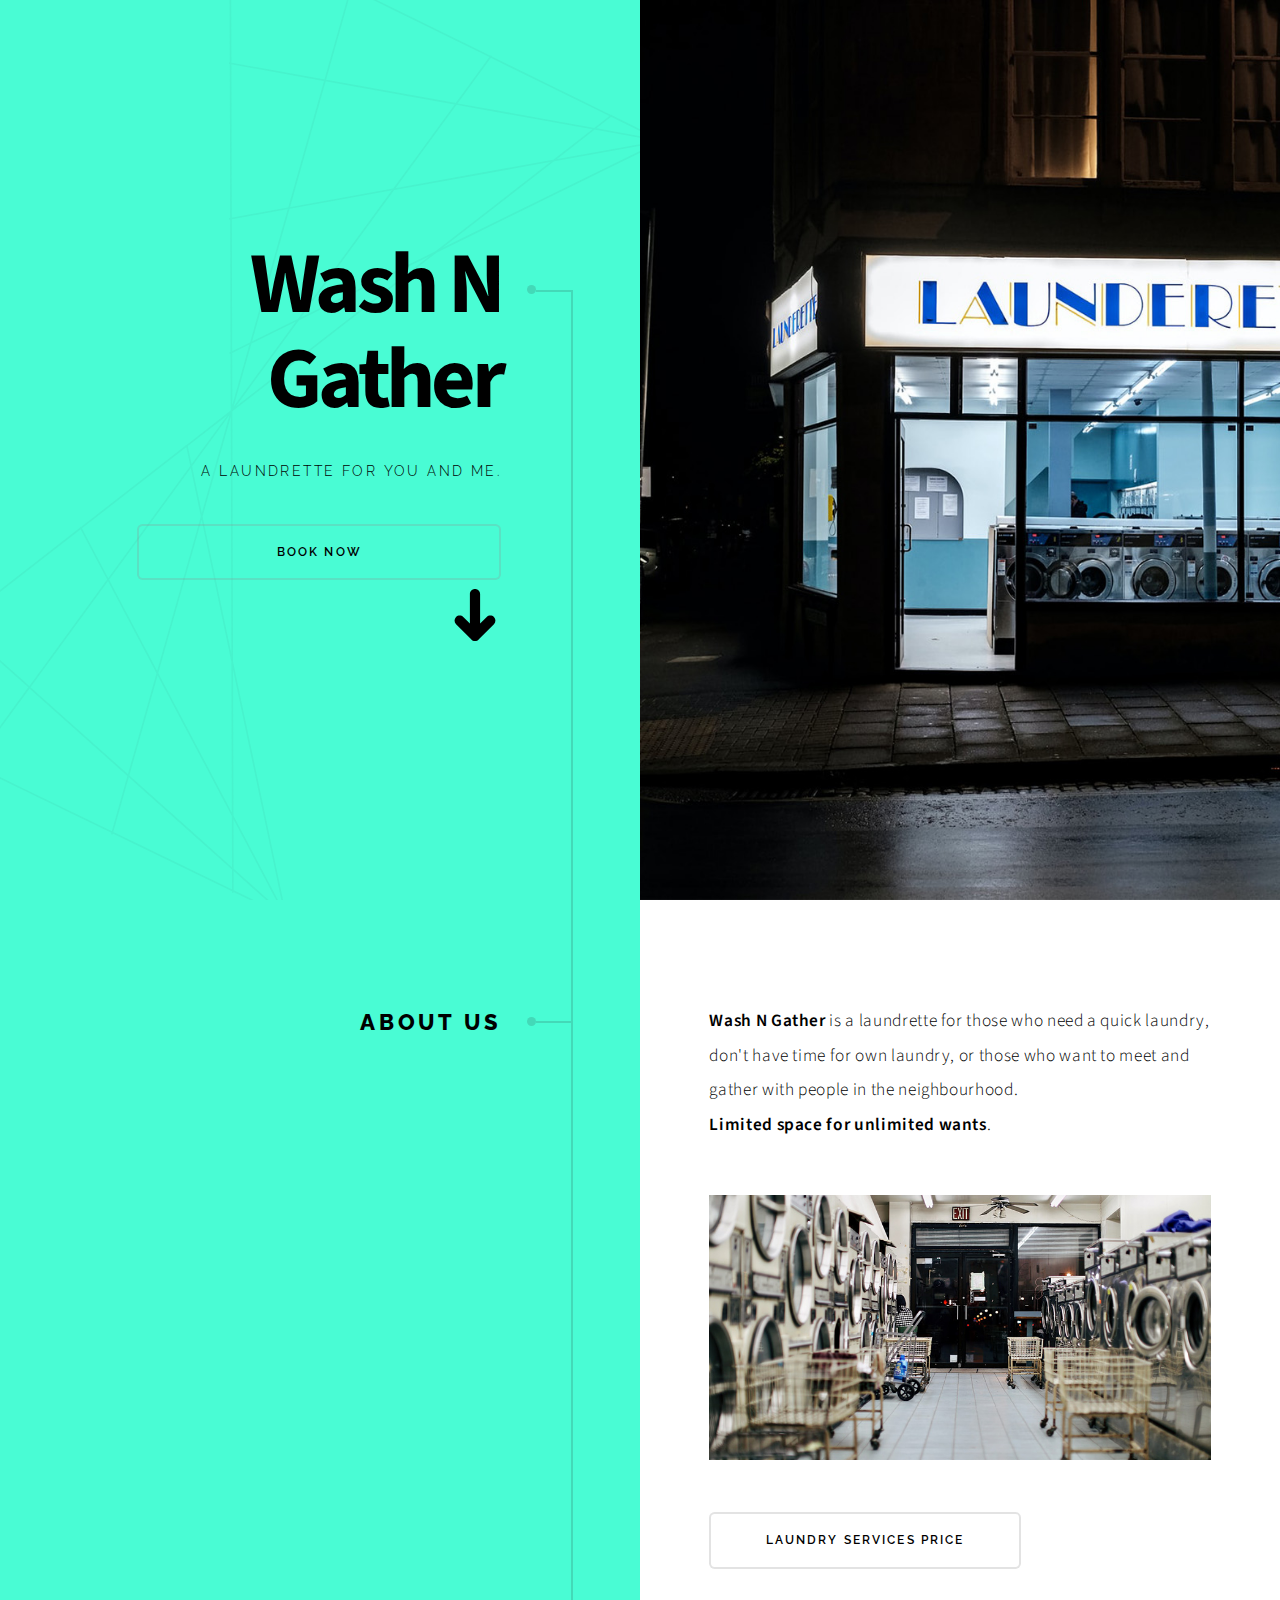
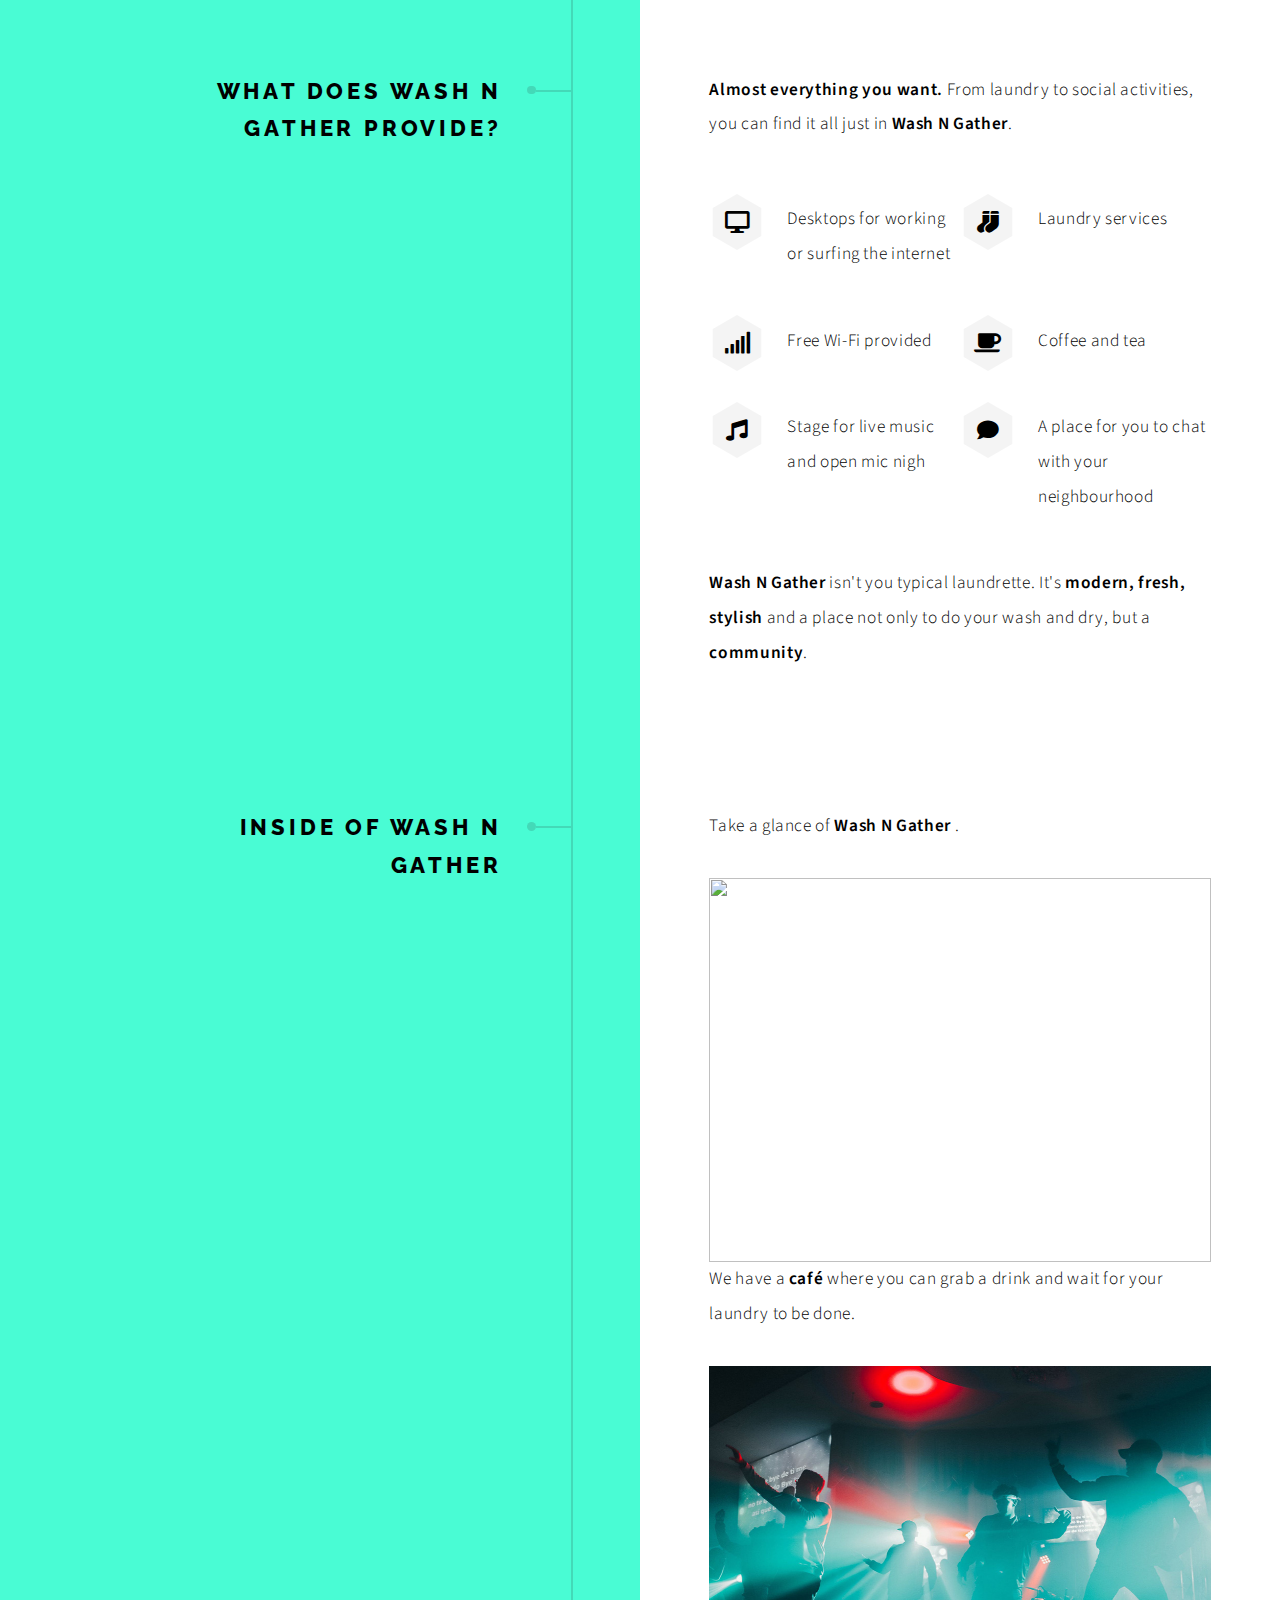
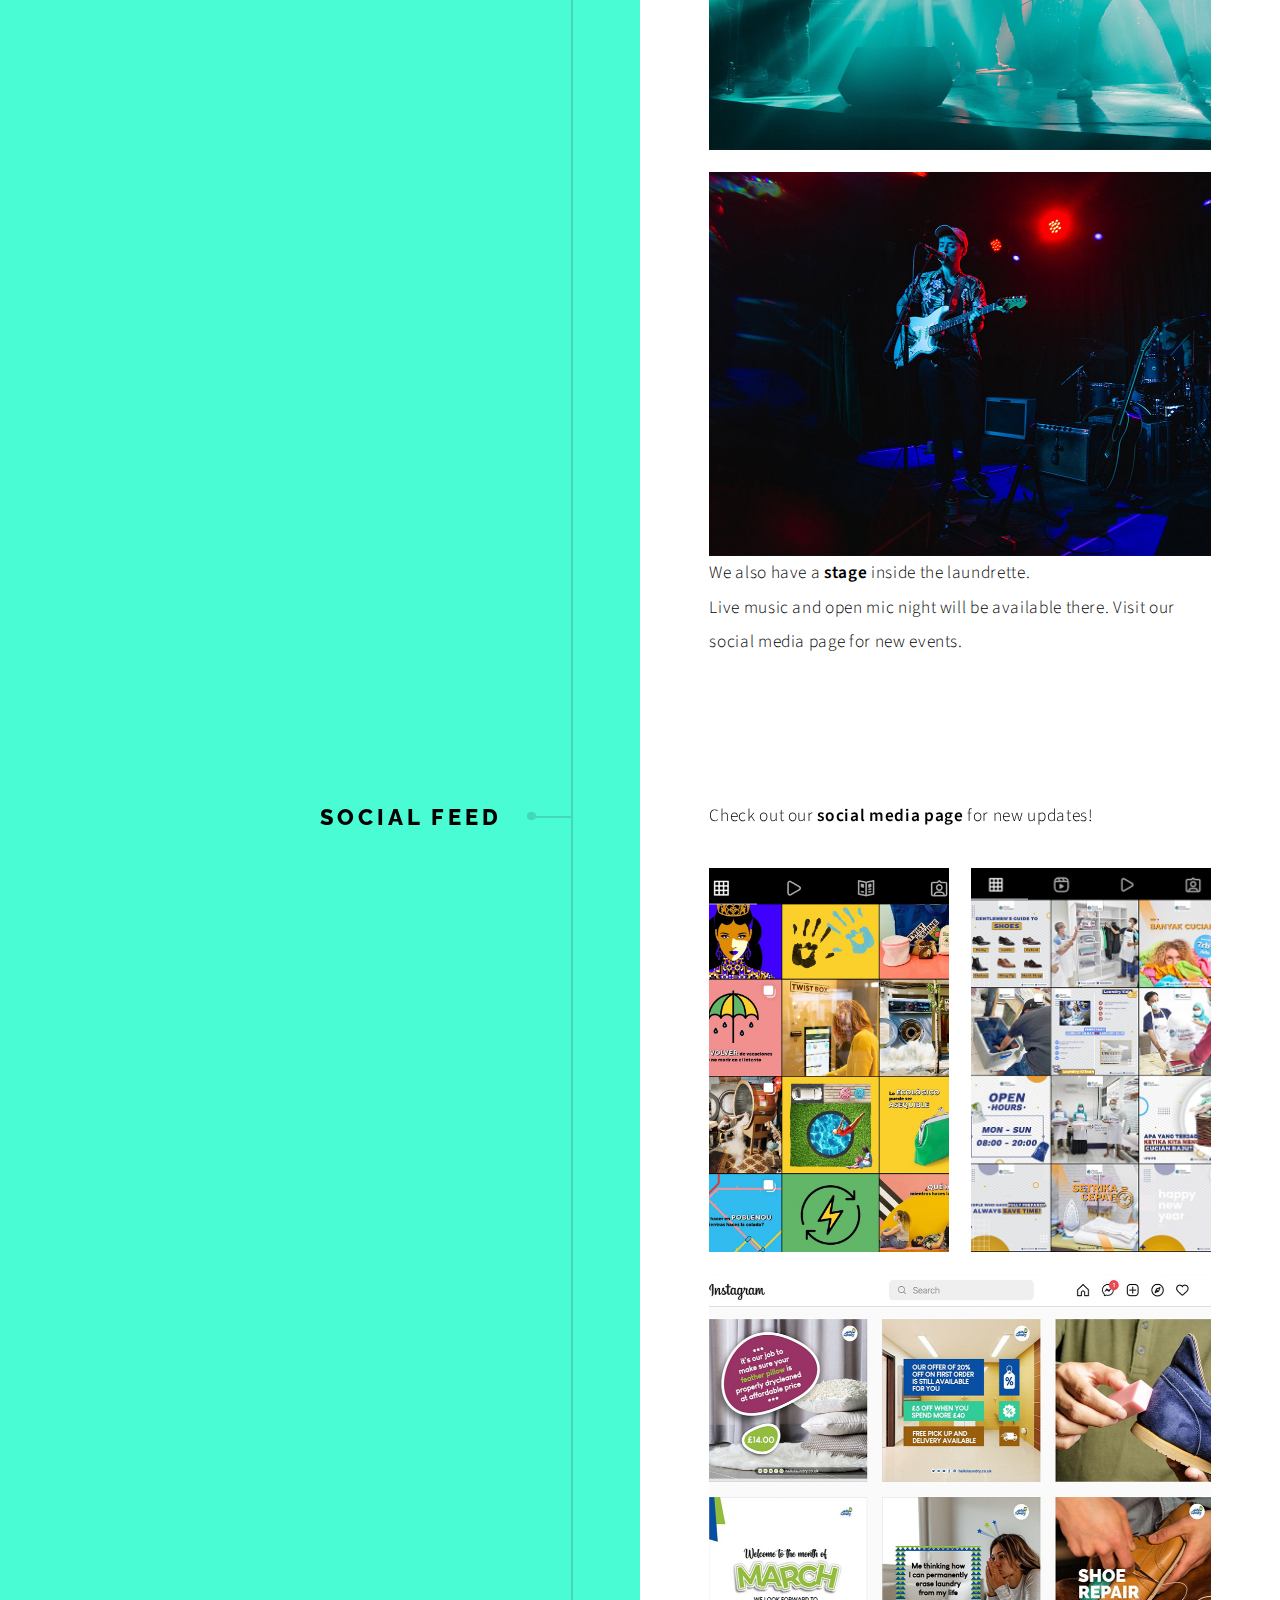
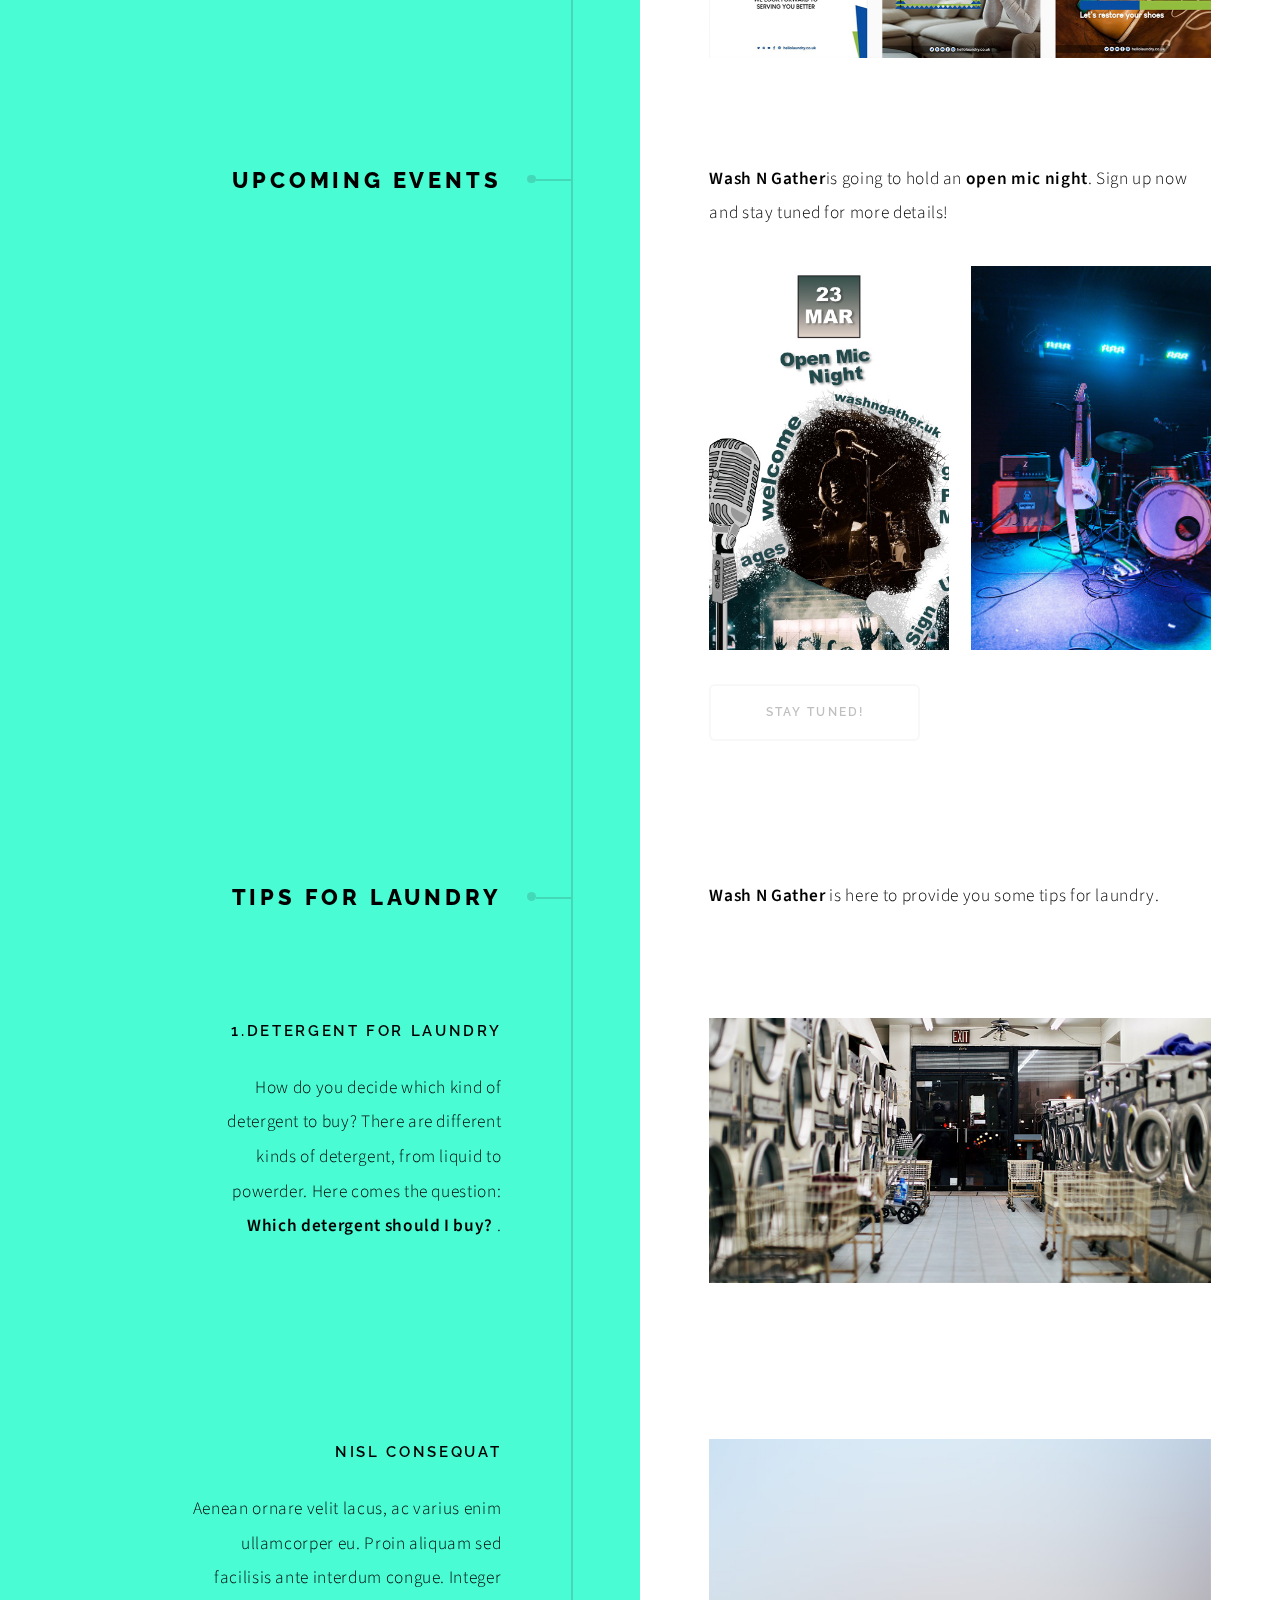
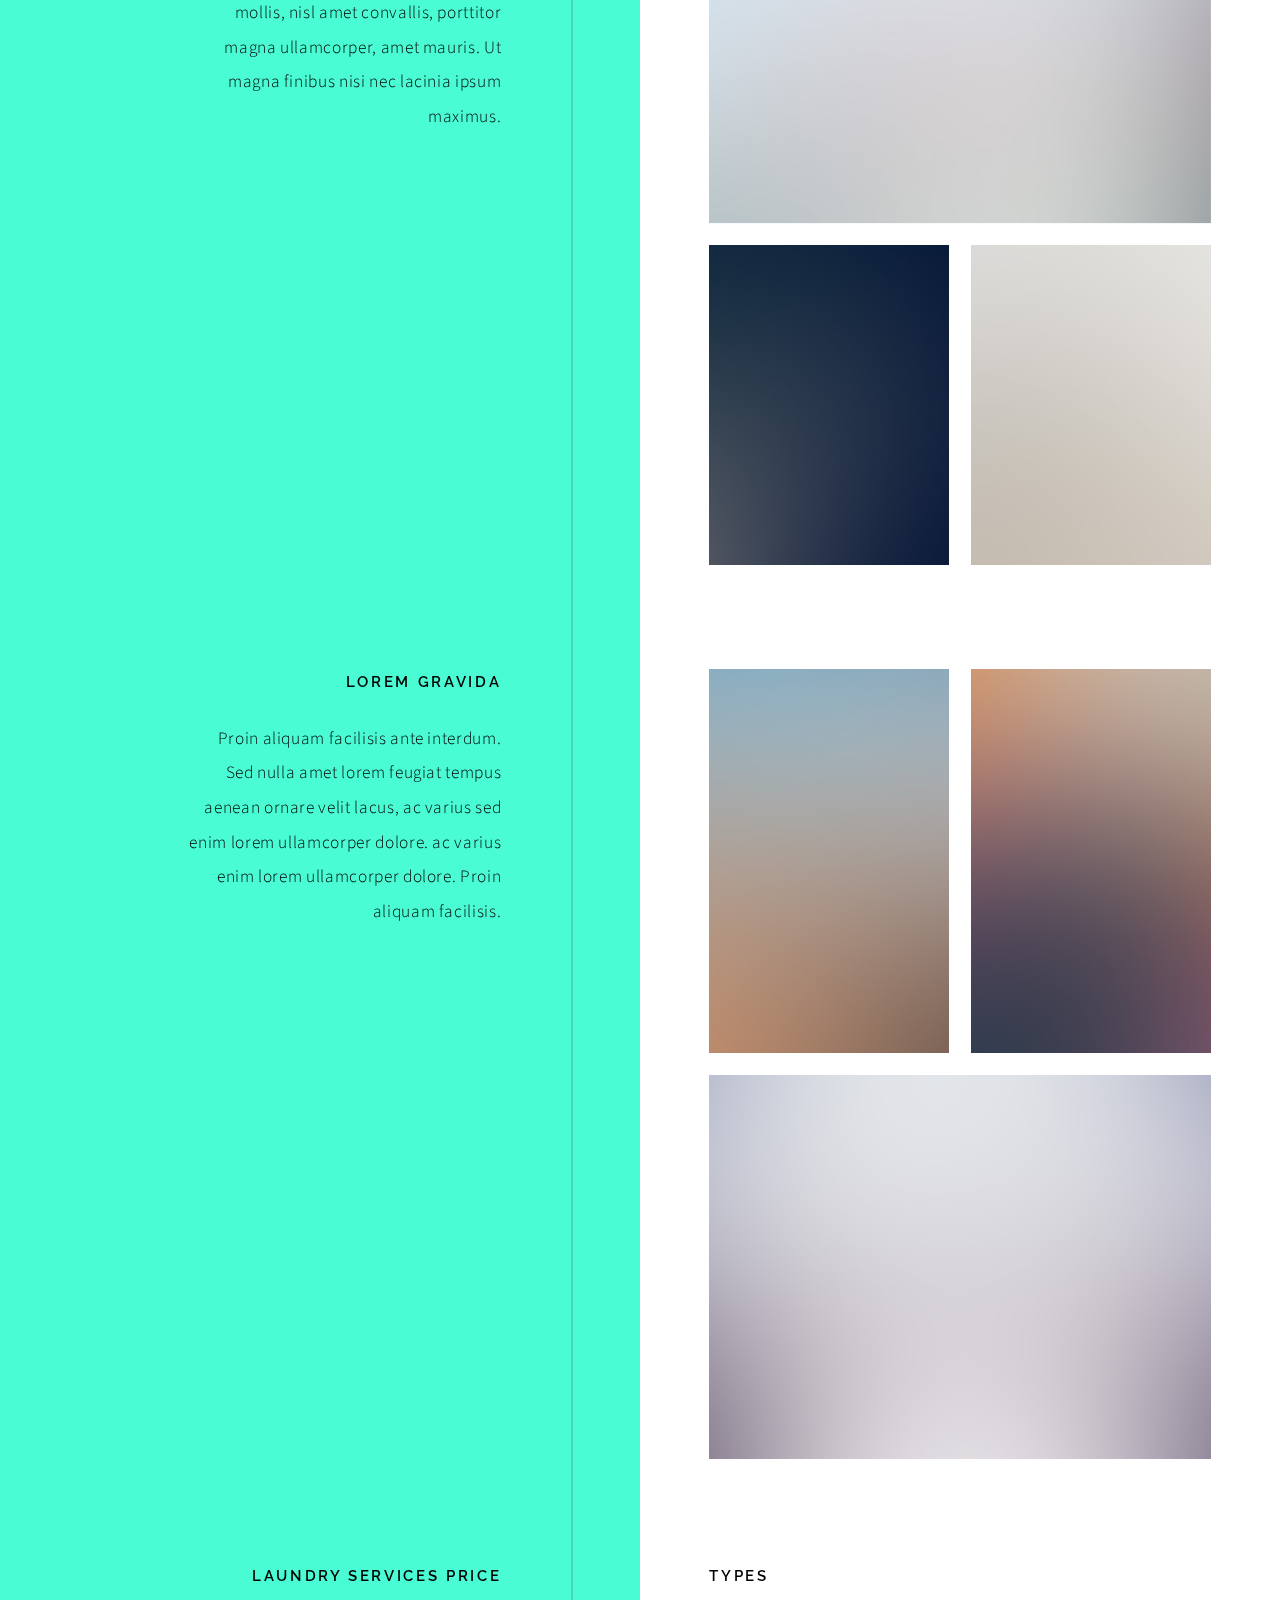
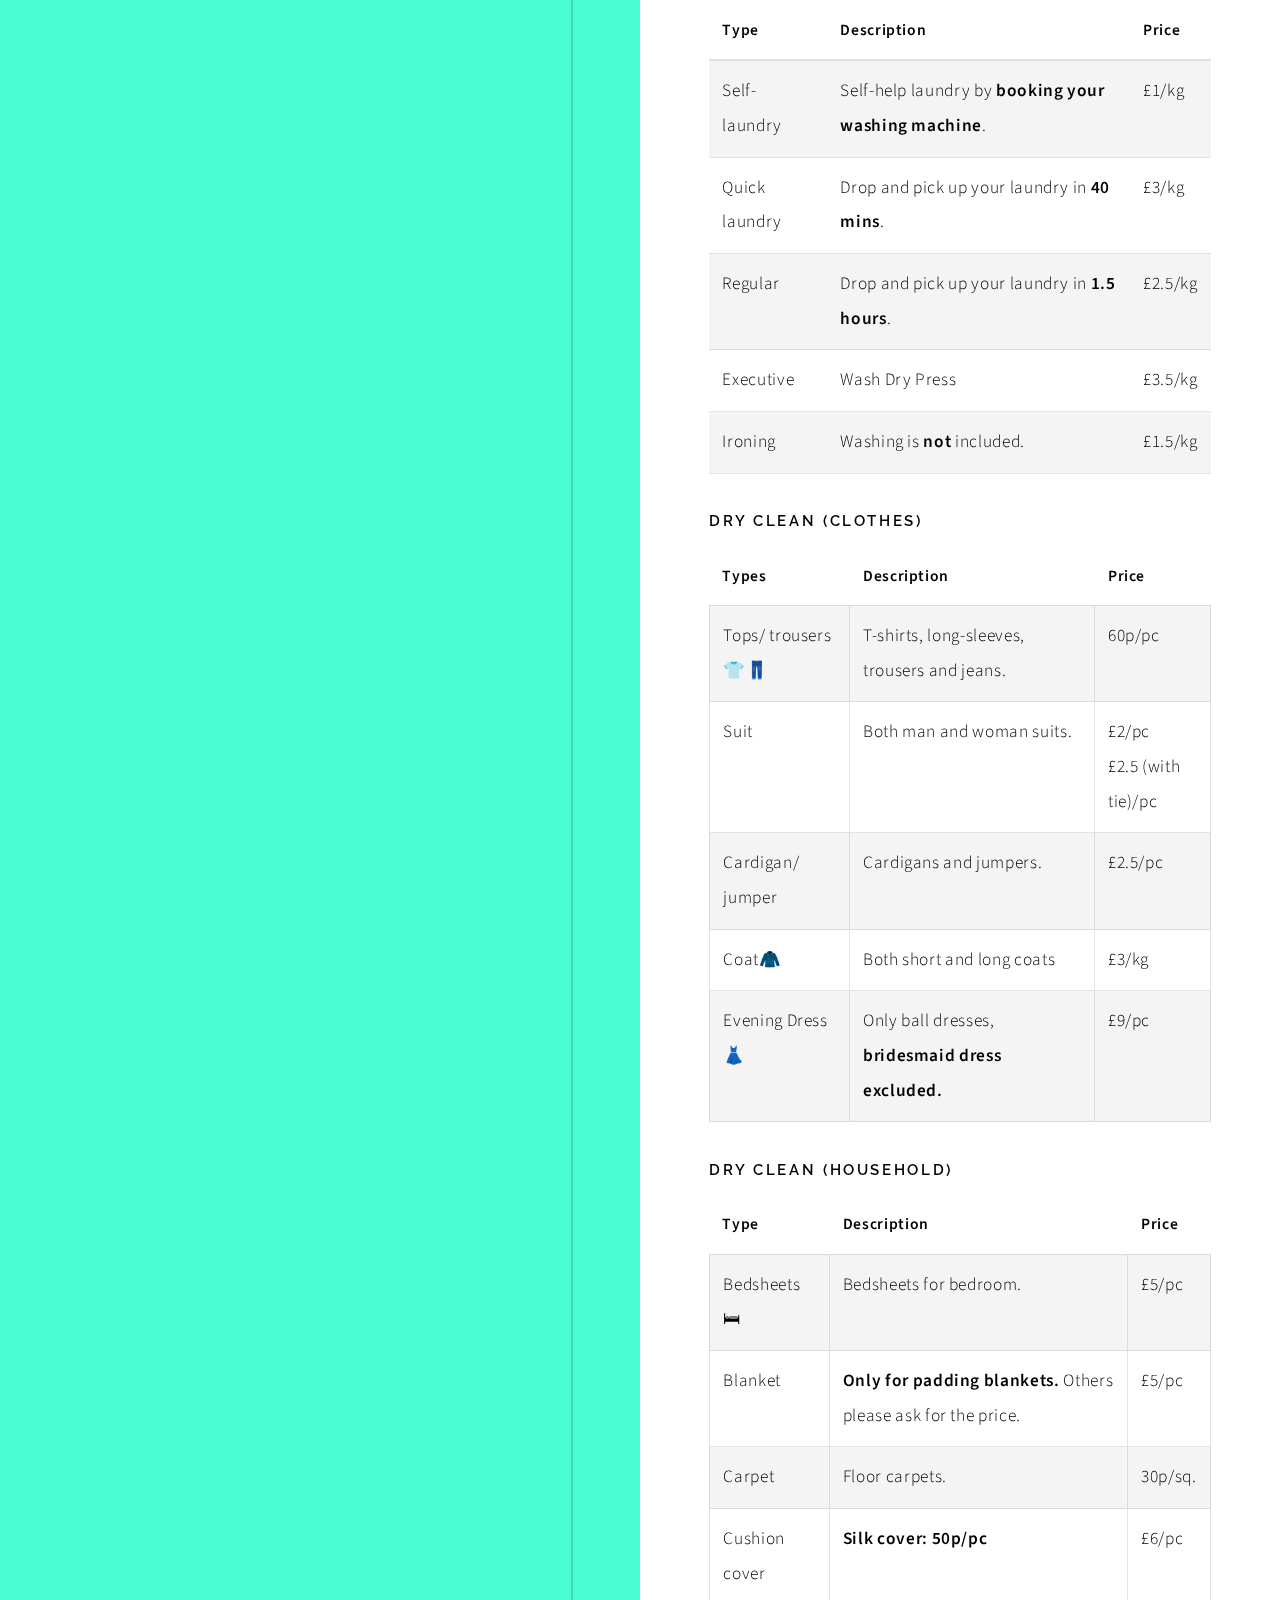
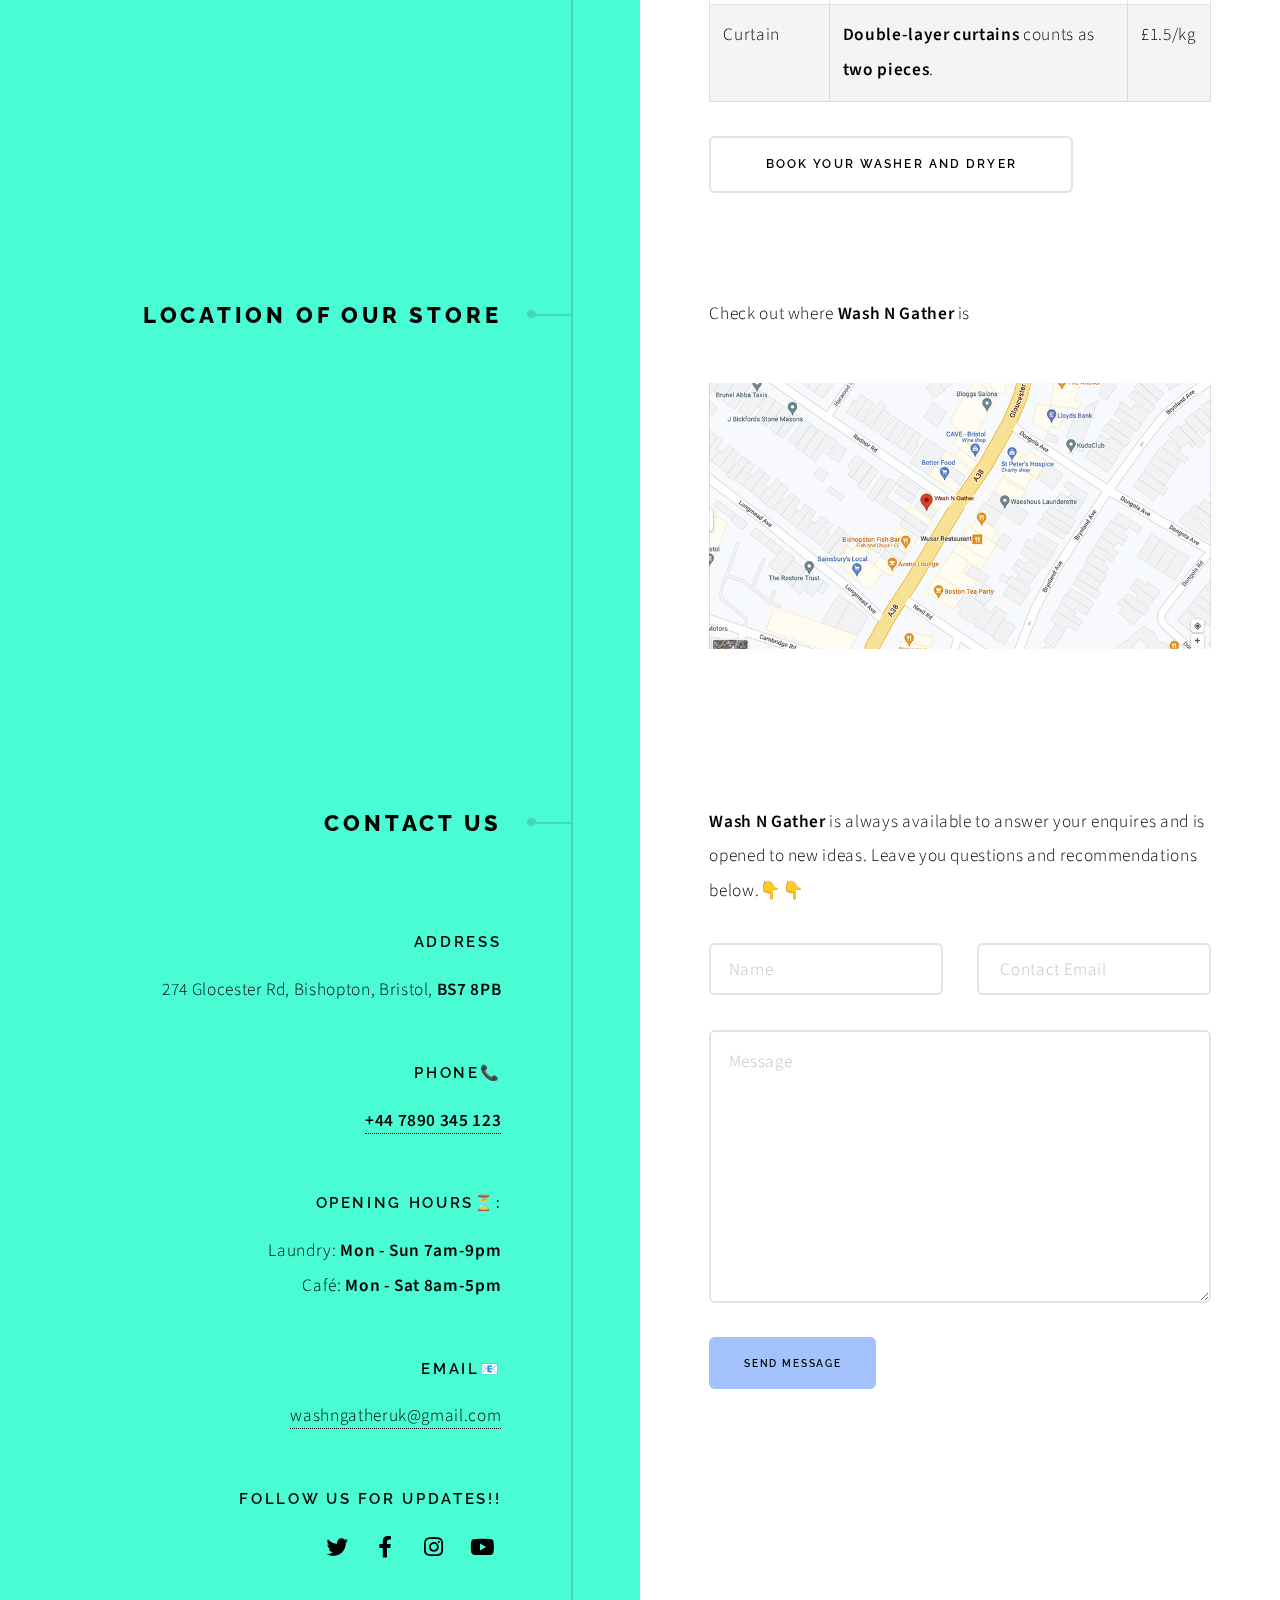
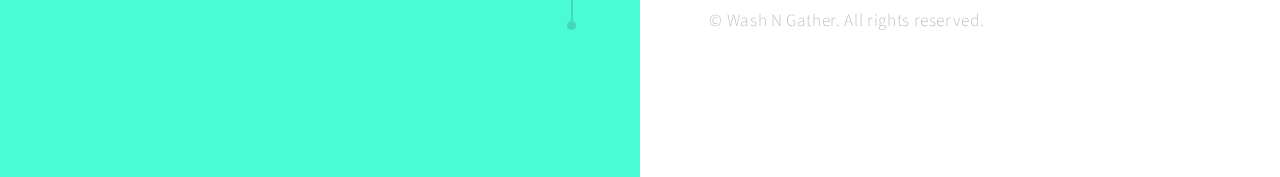
==== index.html @ a54f3ea3 "laundry bottle image" ====
<!DOCTYPE HTML>
<!--
	Paradigm Shift by HTML5 UP
	html5up.net | @ajlkn
	Free for personal and commercial use under the CCA 3.0 license (html5up.net/license)
-->
<html>
	<head>
		<title>Wash N Gather</title>
		<meta charset="utf-8" />
		<meta name="viewport" content="width=device-width, initial-scale=1, user-scalable=no" />
		<meta name="description" content="" />
		<meta name="keywords" content="" />
		<link rel="stylesheet" href="assets/css/main.css" />
	</head>
	<body class="is-preload">

		<!-- Wrapper -->
			<div id="wrapper">

				<!-- Intro -->
					<section class="intro">
						<header>
							<h1>Wash N Gather</h1>
							<p>A laundrette for you and me.</p>
							<a href="index.html#laundry-services-price" class="button large">Book now</a>
							<ul class="actions">
								<li><a href="#first" class="arrow scrolly"><span class="label">Next</span></a></li>
							</ul>
						</header>
						<div class="content">
							<span class="image fill" data-position="center"><img src="images/pic01_laundrette.jpg" alt="" /></span>
						</div>
					</section>

				<!-- Section -->
					<section id="first">
						<header>
							<h2>About Us</h2>
						</header>
						<div class="content">
							<p><strong>Wash N Gather</strong> is a laundrette for those who need a quick laundry, don't have time for own laundry, or those who want to meet and gather with people in the neighbourhood. <br> <strong>Limited space for unlimited wants</strong>.</p>
							<span class="image main"><img src="images/pic02_laundrette-washing-machine.jpg" alt="" /></span>
							<a href="index.html#laundry-services-price" class="button large">Laundry Services price</a>
						</div>
					</section>

				<!-- Section -->
					<section>
						<header>
							<h2>What does Wash N Gather provide?</h2>
						</header>
						<div class="content">
							<p><strong>Almost everything you want.</strong> From laundry to social activities, you can find it all just in <strong>Wash N Gather</strong>.</p>
							<ul class="feature-icons">
								<li class="icon solid fa-thin fa-desktop">Desktops for working or surfing the internet</li>
								<li class="icon solid fa-solid fa-socks">Laundry services</li>
								<li class="icon solid fa-signal">Free Wi-Fi provided</li>
								<li class="icon solid fa-solid fa-coffee">Coffee and tea </li>
								<li class="icon solid fa-music">Stage for live music and open mic nigh</li>
								<li class="icon solid fa-comment">A place for you to chat with your neighbourhood</li>
							</ul>
							<p><strong>Wash N Gather</strong> isn't you typical laundrette. It's <strong>modern, fresh, stylish</strong> and a place not only to do your wash and dry, but a <strong>community</strong>.</p>
						</div>
					</section>
				
				
					<section>
						<header>
							<h2>Inside of Wash N Gather</h2>
						</header>
						<div class="content">
							<p>Take a glance of <strong>	Wash N Gather </strong>.</p>
							<div class="gallery">
								<a href="images/gallery/fulls/01_café.jpg" class="landscape"><img src="images/gallery/thumbs/01_café.jpg" alt="" /></a>
							</div>
							<p>We have a <strong>café</strong> where you can grab a drink and wait for your laundry to be done.</p>
							
							<div class="gallery">
							<a href="images/gallery/fulls/10_stage_band.jpg" class="landscape"><img src="images/gallery/thumbs/10_stage_band.jpg" alt="" /></a>
							<a href="images/gallery/fulls/10_stage_singer.jpg" class="landscape"><img src="images/gallery/thumbs/10_stage_singer.jpg" alt="" /></a>
							</div>
							<p>We also have a <strong>stage</strong> inside the laundrette. <br> Live music and open mic night will be available there. Visit our social media page for new events.</p>
						</div>
					</section>
					<section>
						<header>
							<h2>Social feed</h2>
						</header>
						<div class="content">
							<p>Check out our <strong>social media page </strong> for new updates!</p>
								<div class="gallery">
									<a href="images/gallery/fulls/08_ig.jpg" class="portrait"><img src="images/gallery/thumbs/08_ig.jpg" alt="" /></a>
									<a href="images/gallery/fulls/09_ig.jpg" class="portrait"><img src="images/gallery/thumbs/09_ig.jpg" alt="" /></a>
									<a href="images/gallery/fulls/10_ig.jpg" class="landscape"><img src="images/gallery/thumbs/10_ig.jpg" alt="" /></a>
								</div>
							
						</div>
					</section>
						
				<!-- Section -->
					<section>
						<header>
							<h2>Upcoming events</h2>
						</header>
						<div class="content">
							<p><strong>Wash N Gather</strong>is going to hold an <strong>open mic night</strong>. Sign up now and stay tuned for more details! </p>
							<div class="gallery">
								<a href="images/gallery/fulls/08_poster.jpg" class="portrait"><img src="images/gallery/thumbs/08_poster.jpg" alt="" /></a>
								<a href="images/gallery/fulls/09_open-mic.jpg" class="portrait"><img src="images/gallery/thumbs/09_open-mic.jpg" alt="" /></a>
							</div>
							<div><br></div>
							<div><ul class="actions">
								
								<li><a href="#" class="button large disabled">Stay Tuned!</a></li>
							</ul>
							</div>
						</div>
					</section>
				<!-- Section -->
				<section>
					<header>
						<h2>Tips for laundry</h2>
					</header>
					<div class="content">
						<p><strong>Wash N Gather</strong> is here to provide you some tips for laundry.</p>

						<!-- Section -->
							<section>
								<header>
									<h3>1.Detergent for laundry</h3>
									<p>How do you decide which kind of detergent to buy? There are different kinds of detergent, from liquid to powerder. Here comes the question: <br><strong>Which detergent should I buy?</strong> .</p>
								</header>
								<div class="content">
									<span class="image main"><img src="images/pic02_laundrette-washing-machine.jpg" alt="" /></span>
								</div>
							</section>

						<!-- Section -->
							<section>
								<header>
									<h3>Nisl consequat</h3>
									<p>Aenean ornare velit lacus, ac varius enim ullamcorper eu. Proin aliquam sed facilisis ante interdum congue. Integer mollis, nisl amet convallis, porttitor magna ullamcorper, amet mauris. Ut magna finibus nisi nec lacinia ipsum maximus.</p>
								</header>
								<div class="content">
									<div class="gallery">
										<a href="images/gallery/fulls/05.jpg" class="landscape"><img src="images/gallery/thumbs/05.jpg" alt="" /></a>
										<a href="images/gallery/fulls/06.jpg"><img src="images/gallery/thumbs/06.jpg" alt="" /></a>
										<a href="images/gallery/fulls/07.jpg"><img src="images/gallery/thumbs/07.jpg" alt="" /></a>
									</div>
								</div>
							</section>

						<!-- Section -->
							<section>
								<header>
									<h3>Lorem gravida</h3>
									<p>Proin aliquam facilisis ante interdum. Sed nulla amet lorem feugiat tempus aenean ornare velit lacus, ac varius sed enim lorem ullamcorper dolore.  ac varius enim lorem ullamcorper dolore. Proin aliquam facilisis.</p>
								</header>
								<div class="content">
									<div class="gallery">
										<a href="images/gallery/fulls/08.jpg" class="portrait"><img src="images/gallery/thumbs/08.jpg" alt="" /></a>
										<a href="images/gallery/fulls/09.jpg" class="portrait"><img src="images/gallery/thumbs/09.jpg" alt="" /></a>
										<a href="images/gallery/fulls/10.jpg" class="landscape"><img src="images/gallery/thumbs/10.jpg" alt="" /></a>
									</div>
								</div>
							</section>

					</div>
				</section>
				<!-- Elements -->
				<!--
					<section>
						<header>
							<h2>Elements</h2>
						</header>
						<div class="content">

							<section>
								<header>
									<h3>Text</h3>
								</header>
								<div class="content">
									<p>This is <b>bold</b> and this is <strong>strong</strong>. This is <i>italic</i> and this is <em>emphasized</em>.
									This is <sup>superscript</sup> text and this is <sub>subscript</sub> text.
									This is <u>underlined</u> and this is code: <code>for (;;) { ... }</code>. Finally, <a href="#">this is a link</a>.</p>
									<hr />
									<h2>Heading Level 2</h2>
									<h3>Heading Level 3</h3>
									<h4>Heading Level 4</h4>
									<h5>Heading Level 5</h5>
									<hr />
									<h5>Blockquote</h5>
									<blockquote>Fringilla nisl. Donec accumsan interdum nisi, quis tincidunt felis sagittis eget tempus euismod. Vestibulum ante ipsum primis in faucibus vestibulum. Blandit adipiscing eu felis iaculis volutpat ac adipiscing accumsan faucibus. Vestibulum ante ipsum primis in faucibus lorem ipsum dolor sit amet nullam adipiscing eu felis.</blockquote>
									<h5>Preformatted</h5>
									<pre><code>i = 0;

while (!deck.isInOrder()) {
  print 'Iteration ' + i;
  deck.shuffle();
  i++;
}

print 'Sorted in ' + i + ' iterations.';</code></pre>
								</div>
							</section>

						<section>
								<header>
									<h3>Lists</h3>
								</header>
								<div class="content">

									<h4>Unordered</h4>
									<ul>
										<li>Dolor pulvinar etiam.</li>
										<li>Sagittis adipiscing.</li>
										<li>Felis enim feugiat.</li>
									</ul>

									<h4>Alternate</h4>
									<ul class="alt">
										<li>Dolor pulvinar etiam.</li>
										<li>Sagittis adipiscing.</li>
										<li>Felis enim feugiat.</li>
									</ul>

									<h4>Ordered</h4>
									<ol>
										<li>Dolor pulvinar etiam.</li>
										<li>Etiam vel felis viverra.</li>
										<li>Felis enim feugiat.</li>
										<li>Dolor pulvinar etiam.</li>
										<li>Etiam vel felis lorem.</li>
										<li>Felis enim et feugiat.</li>
									</ol>
									<h4>Icons</h4>
									<ul class="icons">
										<li><a href="#" class="icon brands fa-twitter"><span class="label">Twitter</span></a></li>
										<li><a href="#" class="icon brands fa-facebook-f"><span class="label">Facebook</span></a></li>
										<li><a href="#" class="icon brands fa-instagram"><span class="label">Instagram</span></a></li>
										<li><a href="#" class="icon brands fa-github"><span class="label">Github</span></a></li>
									</ul>

									<h4>Actions</h4>
									<ul class="actions">
										<li><a href="#" class="button primary">Default</a></li>
										<li><a href="#" class="button">Default</a></li>
									</ul>
									<ul class="actions stacked">
										<li><a href="#" class="button primary">Default</a></li>
										<li><a href="#" class="button">Default</a></li>
									</ul>
								</div>
							</section>

						-->	<section id="laundry-services-price">
								<header>
									<h3>Laundry services price</h3>
								</header>
								<div class="content">
									<h4>Types</h4>
									<div class="table-wrapper">
										<table>
											<thead>
												<tr>
													<th>Type</th>
													<th>Description</th>
													<th>Price</th>
												</tr>
											</thead>
											<tbody>
												<tr>
													<td>Self-laundry</td>
													<td>Self-help laundry by <strong> booking your washing machine</strong>.</td>
													<td>£1/kg</td>
												</tr>
												<tr>
													<td>Quick laundry</td>
													<td>Drop and pick up your laundry in <strong>40 mins</strong>.</td>
													<td>£3/kg</td>
												</tr>
												<tr>
													<td>Regular</td>
													<td> Drop and pick up your laundry in <strong>1.5 hours</strong>.</td>
													<td>£2.5/kg</td>
												</tr>
												<tr>
													<td>Executive</td>
													<td>Wash Dry Press</td>
													<td>£3.5/kg</td>
												</tr>
												<tr>
													<td>Ironing</td>
													<td>Washing is <strong>not</strong> included.</td>
													<td>£1.5/kg</td>
												</tr>
											</tbody>
											<!--<tfoot>
												<tr>
													<td colspan="2"></td>
													<td>100.00</td>
												</tr>
											</tfoot> -->
										</table>
									</div>


									<h4>Dry Clean (clothes)</h4>
									<div class="table-wrapper">
										<table class="alt">
											<thead>
												<tr>
													<th>Types</th>
													<th>Description</th>
													<th>Price</th>
												</tr>
											</thead>
											<tbody>
												<tr>
													<td>Tops/ trousers👕👖</td>
													<td>T-shirts, long-sleeves, trousers and jeans.</td>
													<td>60p/pc</td>
												</tr>
												<tr>
													<td>Suit</td>
													<td>Both man and woman suits.</td>
													<td>£2/pc <br> £2.5 (with tie)/pc</td>
													
												</tr>
												<tr>
													<td>Cardigan/ jumper</td>
													<td>Cardigans and jumpers.</td>
													<td>£2.5/pc</td>
												</tr>
												<tr>
													<td>Coat🧥</td>
													<td>Both short and long coats</td>
													<td>£3/kg</td>
												</tr>
												<tr>
													<td>Evening Dress👗</td>
													<td>Only ball dresses, <strong>bridesmaid dress excluded.</strong></td>
													<td>£9/pc</td>
												</tr>
												
											</tbody>
											<!--<tfoot>
												<tr>
													<td colspan="2"></td>
													<td>100.00</td>
												</tr>
											</tfoot> -->
										</table>
									</div>
									<div class="content">
										<h4>Dry Clean (household)</h4>
										<div class="table-wrapper">
											<table class="alt">
												<thead>
													<tr>
														<th>Type</th>
														<th>Description</th>
														<th>Price</th>
													</tr>
												</thead>
												<tbody>
													<tr>
														<td>Bedsheets🛏</td>
														<td>Bedsheets for bedroom.</td>
														<td>£5/pc</td>
													</tr>
													<tr>
														<td>Blanket</td>
														<td><strong>Only for padding blankets. </strong>Others please ask for the price.</td>
														<td>£5/pc</td>
													</tr>
													<tr>
														<td>Carpet</td>
														<td> Floor carpets.</td>
														<td>30p/sq.</td>
													</tr>
													<tr>
														<td>Cushion cover</td>
														<td><strong>Silk cover: 50p/pc</strong></td>
														<td>£6/pc</td>
													</tr>
													<tr>
														<td>Curtain</td>
														<td><strong>Double-layer curtains</strong> counts as <strong>two pieces</strong>.</td>
														<td>£1.5/kg</td>
													</tr>
												</tbody>
												<!--<tfoot>
													<tr>
														
														<td></td>
													</tr>
												</tfoot> -->
											</table>
										</div>
										<div><a href="index.html#laundry-services-price" class="button large">Book your washer and dryer</a></div>
								</div>

							</section>

						<!--	<section>
								<header>
									<h3>Buttons</h3>
								</header>
								<div class="content">
									<ul class="actions">
										<li><a href="#" class="button primary">Primary</a></li>
										<li><a href="#" class="button">Default</a></li>
									</ul>
									<ul class="actions">
										<li><a href="#" class="button large">Large</a></li>
										<li><a href="#" class="button">Default</a></li>
										<li><a href="#" class="button small">Small</a></li>
									</ul>
									<ul class="actions">
										<li><a href="#" class="button primary icon solid fa-download">Icon</a></li>
										<li><a href="#" class="button icon solid fa-download">Icon</a></li>
									</ul>
									<ul class="actions">
										<li><span class="button primary disabled">Disabled</span></li>
										<li><span class="button disabled">Disabled</span></li>
									</ul>
								</div>
							</section>

							<section>
								<header>
									<h3>Form</h3>
								</header>
								<div class="content">
									<form method="post" action="#">
										<div class="fields">
											<div class="field half">
												<label for="demo-name">Name</label>
												<input type="text" name="demo-name" id="demo-name" value="" placeholder="Jane Doe" />
											</div>
											<div class="field half">
												<label for="demo-email">Email</label>
												<input type="email" name="demo-email" id="demo-email" value="" placeholder="jane@untitled.tld" />
											</div>
											<div class="field">
												<label for="demo-category">Category</label>
												<select name="demo-category" id="demo-category">
													<option value="">-</option>
													<option value="1">Manufacturing</option>
													<option value="1">Shipping</option>
													<option value="1">Administration</option>
													<option value="1">Human Resources</option>
												</select>
											</div>
											<div class="field half">
												<input type="radio" id="demo-priority-low" name="demo-priority" checked>
												<label for="demo-priority-low">Low</label>
											</div>
											<div class="field half">
												<input type="radio" id="demo-priority-high" name="demo-priority">
												<label for="demo-priority-high">High</label>
											</div>
											<div class="field half">
												<input type="checkbox" id="demo-copy" name="demo-copy">
												<label for="demo-copy">Email me a copy</label>
											</div>
											<div class="field half">
												<input type="checkbox" id="demo-human" name="demo-human" checked>
												<label for="demo-human">Not a robot</label>
											</div>
											<div class="field">
												<label for="demo-message">Message</label>
												<textarea name="demo-message" id="demo-message" placeholder="Enter your message" rows="6"></textarea>
											</div>
										</div>
										<ul class="actions">
											<li><input type="submit" value="Send Message" class="primary" /></li>
											<li><input type="reset" value="Reset" /></li>
										</ul>
									</form>
								</div>
							</section>

						</div>
					</section>
				-->
				<!-- Section -->
				<section>
					<header>
						<h2>Location of our store</h2>
					</header>
					<div class="content">
						<p>Check out where <strong>Wash N Gather</strong> is</p>
						<span class="image main"><img src="images/pic02_map.jpg"></span>
						
					</div>
				</section>
				<!-- Section -->
					<section>
						<header>
							<h2>Contact Us</h2>
						</header>
						<div class="content">
							<p><strong>Wash N Gather</strong> is always available to answer your enquires and is opened to new ideas. Leave you questions and recommendations below.👇👇</p>
							<form>
								<div class="fields">
									<div class="field half">
										<input type="text" name="name" id="name" placeholder="Name" />
									</div>
									<div class="field half">
										<input type="email" name="email" id="email" placeholder=" Contact Email" />
									</div>
									<div class="field">
										<textarea name="message" id="message" placeholder="Message" rows="7"></textarea>
									</div>
								</div>
								<ul class="actions">
									<li><input type="submit" value="Send Message" class="button primary" /></li>
								</ul>
							</form>
						</div>
						<footer>
							<ul class="items">
								<li>
									<h3>Address</h3>
									<span>274 Glocester Rd, Bishopton, Bristol,<strong> BS7 8PB</strong></span>
									
								</li>
								<li>
									<h3>Phone📞</h3>
									<a href="#"> <strong> +44 7890 345 123</strong></a>
								</li>

								<li>
									<h3>Opening hours⏳:</h3>
									Laundry: <strong>Mon - Sun 7am-9pm</strong><br>
									Café:  <strong> Mon - Sat 8am-5pm </strong>
								</li>
								<li>
									<h3>Email📧</h3>
									<a href="#">washngatheruk@gmail.com</a>
								</li>
								<li>
									<h3>Follow us for updates!!</h3>
									<ul class="icons">
										<li><a href="#" class="icon brands fa-twitter"><span class="label">Twitter</span></a></li>
										<li><a href="#" class="icon brands fa-facebook-f"><span class="label">Facebook</span></a></li>
										<li><a href="#" class="icon brands fa-instagram"><span class="label">Instagram</span></a></li>
										<li><a href="#" class="icon brands fa-youtube"><span class="label">YouTube</span></a></li>
									</ul>
								</li>
							</ul>
						</footer>
					</section>

				<!-- Copyright -->
					<div class="copyright">&copy; Wash N Gather. All rights reserved.</div>

			</div>

		<!-- Scripts -->
			<script src="assets/js/jquery.min.js"></script>
			<script src="assets/js/jquery.scrolly.min.js"></script>
			<script src="assets/js/browser.min.js"></script>
			<script src="assets/js/breakpoints.min.js"></script>
			<script src="assets/js/util.js"></script>
			<script src="assets/js/main.js"></script>

	</body>
</html>
---- assets/css/main.css ----
@import url(fontawesome-all.min.css);
@import url("https://fonts.googleapis.com/css?family=Source+Sans+Pro:300,600,700,300i,600i,700i|Raleway:600,800");

/*
	Paradigm Shift by HTML5 UP
	html5up.net | @ajlkn
	Free for personal and commercial use under the CCA 3.0 license (html5up.net/license)
*/

html, body, div, span, applet, object,
iframe, h1, h2, h3, h4, h5, h6, p, blockquote,
pre, a, abbr, acronym, address, big, cite,
code, del, dfn, em, img, ins, kbd, q, s, samp,
small, strike, strong, sub, sup, tt, var, b,
u, i, center, dl, dt, dd, ol, ul, li, fieldset,
form, label, legend, table, caption, tbody,
tfoot, thead, tr, th, td, article, aside,
canvas, details, embed, figure, figcaption,
footer, header, hgroup, menu, nav, output, ruby,
section, summary, time, mark, audio, video {
	margin: 0;
	padding: 0;
	border: 0;
	font-size: 100%;
	font: inherit;
	vertical-align: baseline;}

article, aside, details, figcaption, figure,
footer, header, hgroup, menu, nav, section {
	display: block;}

body {
	line-height: 1;
}

ol, ul {
	list-style: none;
}

blockquote, q {
	quotes: none;
}

	blockquote:before, blockquote:after, q:before, q:after {
		content: '';
		content: none;
	}

table {
	border-collapse: collapse;
	border-spacing: 0;
}

body {
	-webkit-text-size-adjust: none;
}

mark {
	background-color: transparent;
	color: inherit;
}

input::-moz-focus-inner {
	border: 0;
	padding: 0;
}

input, select, textarea {
	-moz-appearance: none;
	-webkit-appearance: none;
	-ms-appearance: none;
	appearance: none;
}

/* Basic */

	@-ms-viewport {
		width: device-width;
	}

	body {
		-ms-overflow-style: scrollbar;
	}

	@media screen and (max-width: 480px) {

		html, body {
			min-width: 320px;
		}

	}

	html {
		box-sizing: border-box;
	}

	*, *:before, *:after {
		box-sizing: inherit;
	}

	html {
		overflow-x: hidden;
	}

	body {
		background: #ffffff;
		overflow-x: hidden;
	}

		body.is-preload *, body.is-preload *:before, body.is-preload *:after {
			-moz-animation: none !important;
			-webkit-animation: none !important;
			-ms-animation: none !important;
			animation: none !important;
			-moz-transition: none !important;
			-webkit-transition: none !important;
			-ms-transition: none !important;
			transition: none !important;
		}

/* Typography */

	html {
		font-size: 18pt;
	}

		@media screen and (max-width: 1920px) {

			html {
				font-size: 13pt;
			}

		}

		@media screen and (max-width: 1152px) {

			html {
				font-size: 14pt;
			}

		}

		@media screen and (max-width: 736px) {

			html {
				font-size: 12pt;
			}

		}

		@media screen and (max-width: 480px) {

			html {
				font-size: 11pt;
			}

		}

	body {
		background-color: #ffffff;
		color: #000000;
	}

	body, input, select, textarea {
		color: #000000;
		font-family: "Source Sans Pro", Helvetica, sans-serif;
		font-size: 1rem;
		font-weight: 300;
		letter-spacing: 0.0375em;
		line-height: 2;
	}

	a {
		-moz-transition: border-bottom-color 0.25s ease-in-out;
		-webkit-transition: border-bottom-color 0.25s ease-in-out;
		-ms-transition: border-bottom-color 0.25s ease-in-out;
		transition: border-bottom-color 0.25s ease-in-out;
		text-decoration: none;
		color: #000000;
		border-bottom: dotted 1px;
	}

		a:hover {
			text-decoration: none;
			border-bottom-color: transparent;
		}

	strong, b {
		font-weight: 600;
		color: #000000;
	}

	em, i {
		font-style: italic;
	}

	p {
		margin: 0 0 2rem 0;
	}

	h1, h2, h3, h4, h5, h6 {
		color: #000000;
		font-family: "Raleway", Helvetica, sans-serif;
		font-weight: 600;
		letter-spacing: 0.175em;
		line-height: 1.75;
		margin: 0 0 1.5rem 0;
		text-transform: uppercase;
	}

		h1 a, h2 a, h3 a, h4 a, h5 a, h6 a {
			color: inherit;
			text-decoration: none;
		}

	h1 {
		font-family: "Source Sans Pro", Helvetica, sans-serif;
		font-size: 5rem;
		font-weight: 700;
		letter-spacing: -0.05em;
		line-height: 1.1;
		margin: 0 0 1.5rem 0;
		text-transform: none;
	}

	h2 {
		font-size: 1.25rem;
		font-weight: 800;
		margin: 0 0 2rem 0;
	}

	h3 {
		font-size: 0.875rem;
	}

	h4 {
		font-size: 0.875rem;
	}

	h5 {
		font-size: 0.75rem;
	}

	h6 {
		font-size: 0.625rem;
	}

	@media screen and (max-width: 736px) {

		h1 {
			font-size: 4.5rem;
			line-height: 1.1;
		}

		h2 {
			font-size: 1.25rem;
			line-height: 1.7;
		}

		h3 {
			font-size: 0.9rem;
		}

		h4 {
			font-size: 0.75rem;
		}

		h5 {
			font-size: 0.675rem;
		}

	}

	@media screen and (max-width: 360px) {

		h1 {
			font-size: 3.75rem;
		}

		h2 {
			font-size: 1.125rem;
		}

		h3 {
			font-size: 0.8rem;
		}

		h4 {
			font-size: 0.675rem;
		}

		h5 {
			font-size: 0.675rem;
		}

	}

	sub {
		font-size: 0.8rem;
		position: relative;
		top: 0.5rem;
	}

	sup {
		font-size: 0.8rem;
		position: relative;
		top: -0.5rem;
	}

	blockquote {
		border-left: solid 0.5rem rgba(144, 144, 144, 0.25);
		font-style: italic;
		margin: 0 0 2rem 0;
		padding: 1rem 0 1rem 2rem;
	}

	code {
		background: rgba(144, 144, 144, 0.1);
		border-radius: 0.325rem;
		font-family: "Courier New", monospace;
		font-size: 0.9rem;
		margin: 0 0.25rem;
		padding: 0.25rem 0.65rem;
	}

	pre {
		-webkit-overflow-scrolling: touch;
		font-family: "Courier New", monospace;
		font-size: 0.9rem;
		margin: 0 0 2rem 0;
		width: 100%;
	}

		pre code {
			display: block;
			line-height: 1.75;
			padding: 1rem 1.5rem;
			overflow-x: auto;
		}

	hr {
		border: 0;
		border-bottom: solid 2px rgba(144, 144, 144, 0.25);
		margin: 3rem 0;
	}

		hr.major {
			margin: 5rem 0;
		}

		@media screen and (max-width: 736px) {

			hr.major {
				margin: 3rem 0;
			}

		}

/* Row */

	.row {
		display: flex;
		flex-wrap: wrap;
		box-sizing: border-box;
		align-items: stretch;
	}

		.row > * {
			box-sizing: border-box;
		}

		.row.gtr-uniform > * > :last-child {
			margin-bottom: 0;
		}

		.row.aln-left {
			justify-content: flex-start;
		}

		.row.aln-center {
			justify-content: center;
		}

		.row.aln-right {
			justify-content: flex-end;
		}

		.row.aln-top {
			align-items: flex-start;
		}

		.row.aln-middle {
			align-items: center;
		}

		.row.aln-bottom {
			align-items: flex-end;
		}

		.row > .imp {
			order: -1;
		}

		.row > .col-1 {
			width: 8.33333%;
		}

		.row > .off-1 {
			margin-left: 8.33333%;
		}

		.row > .col-2 {
			width: 16.66667%;
		}

		.row > .off-2 {
			margin-left: 16.66667%;
		}

		.row > .col-3 {
			width: 25%;
		}

		.row > .off-3 {
			margin-left: 25%;
		}

		.row > .col-4 {
			width: 33.33333%;
		}

		.row > .off-4 {
			margin-left: 33.33333%;
		}

		.row > .col-5 {
			width: 41.66667%;
		}

		.row > .off-5 {
			margin-left: 41.66667%;
		}

		.row > .col-6 {
			width: 50%;
		}

		.row > .off-6 {
			margin-left: 50%;
		}

		.row > .col-7 {
			width: 58.33333%;
		}

		.row > .off-7 {
			margin-left: 58.33333%;
		}

		.row > .col-8 {
			width: 66.66667%;
		}

		.row > .off-8 {
			margin-left: 66.66667%;
		}

		.row > .col-9 {
			width: 75%;
		}

		.row > .off-9 {
			margin-left: 75%;
		}

		.row > .col-10 {
			width: 83.33333%;
		}

		.row > .off-10 {
			margin-left: 83.33333%;
		}

		.row > .col-11 {
			width: 91.66667%;
		}

		.row > .off-11 {
			margin-left: 91.66667%;
		}

		.row > .col-12 {
			width: 100%;
		}

		.row > .off-12 {
			margin-left: 100%;
		}

		.row.gtr-0 {
			margin-top: 0;
			margin-left: 0rem;
		}

			.row.gtr-0 > * {
				padding: 0 0 0 0rem;
			}

			.row.gtr-0.gtr-uniform {
				margin-top: 0rem;
			}

				.row.gtr-0.gtr-uniform > * {
					padding-top: 0rem;
				}

		.row.gtr-25 {
			margin-top: 0;
			margin-left: -0.5rem;
		}

			.row.gtr-25 > * {
				padding: 0 0 0 0.5rem;
			}

			.row.gtr-25.gtr-uniform {
				margin-top: -0.5rem;
			}

				.row.gtr-25.gtr-uniform > * {
					padding-top: 0.5rem;
				}

		.row.gtr-50 {
			margin-top: 0;
			margin-left: -1rem;
		}

			.row.gtr-50 > * {
				padding: 0 0 0 1rem;
			}

			.row.gtr-50.gtr-uniform {
				margin-top: -1rem;
			}

				.row.gtr-50.gtr-uniform > * {
					padding-top: 1rem;
				}

		.row {
			margin-top: 0;
			margin-left: -2rem;
		}

			.row > * {
				padding: 0 0 0 2rem;
			}

			.row.gtr-uniform {
				margin-top: -2rem;
			}

				.row.gtr-uniform > * {
					padding-top: 2rem;
				}

		.row.gtr-150 {
			margin-top: 0;
			margin-left: -3rem;
		}

			.row.gtr-150 > * {
				padding: 0 0 0 3rem;
			}

			.row.gtr-150.gtr-uniform {
				margin-top: -3rem;
			}

				.row.gtr-150.gtr-uniform > * {
					padding-top: 3rem;
				}

		.row.gtr-200 {
			margin-top: 0;
			margin-left: -4rem;
		}

			.row.gtr-200 > * {
				padding: 0 0 0 4rem;
			}

			.row.gtr-200.gtr-uniform {
				margin-top: -4rem;
			}

				.row.gtr-200.gtr-uniform > * {
					padding-top: 4rem;
				}

		@media screen and (max-width: 1920px) {

			.row {
				display: flex;
				flex-wrap: wrap;
				box-sizing: border-box;
				align-items: stretch;
			}

				.row > * {
					box-sizing: border-box;
				}

				.row.gtr-uniform > * > :last-child {
					margin-bottom: 0;
				}

				.row.aln-left {
					justify-content: flex-start;
				}

				.row.aln-center {
					justify-content: center;
				}

				.row.aln-right {
					justify-content: flex-end;
				}

				.row.aln-top {
					align-items: flex-start;
				}

				.row.aln-middle {
					align-items: center;
				}

				.row.aln-bottom {
					align-items: flex-end;
				}

				.row > .imp-xlarge {
					order: -1;
				}

				.row > .col-1-xlarge {
					width: 8.33333%;
				}

				.row > .off-1-xlarge {
					margin-left: 8.33333%;
				}

				.row > .col-2-xlarge {
					width: 16.66667%;
				}

				.row > .off-2-xlarge {
					margin-left: 16.66667%;
				}

				.row > .col-3-xlarge {
					width: 25%;
				}

				.row > .off-3-xlarge {
					margin-left: 25%;
				}

				.row > .col-4-xlarge {
					width: 33.33333%;
				}

				.row > .off-4-xlarge {
					margin-left: 33.33333%;
				}

				.row > .col-5-xlarge {
					width: 41.66667%;
				}

				.row > .off-5-xlarge {
					margin-left: 41.66667%;
				}

				.row > .col-6-xlarge {
					width: 50%;
				}

				.row > .off-6-xlarge {
					margin-left: 50%;
				}

				.row > .col-7-xlarge {
					width: 58.33333%;
				}

				.row > .off-7-xlarge {
					margin-left: 58.33333%;
				}

				.row > .col-8-xlarge {
					width: 66.66667%;
				}

				.row > .off-8-xlarge {
					margin-left: 66.66667%;
				}

				.row > .col-9-xlarge {
					width: 75%;
				}

				.row > .off-9-xlarge {
					margin-left: 75%;
				}

				.row > .col-10-xlarge {
					width: 83.33333%;
				}

				.row > .off-10-xlarge {
					margin-left: 83.33333%;
				}

				.row > .col-11-xlarge {
					width: 91.66667%;
				}

				.row > .off-11-xlarge {
					margin-left: 91.66667%;
				}

				.row > .col-12-xlarge {
					width: 100%;
				}

				.row > .off-12-xlarge {
					margin-left: 100%;
				}

				.row.gtr-0 {
					margin-top: 0;
					margin-left: 0rem;
				}

					.row.gtr-0 > * {
						padding: 0 0 0 0rem;
					}

					.row.gtr-0.gtr-uniform {
						margin-top: 0rem;
					}

						.row.gtr-0.gtr-uniform > * {
							padding-top: 0rem;
						}

				.row.gtr-25 {
					margin-top: 0;
					margin-left: -0.5rem;
				}

					.row.gtr-25 > * {
						padding: 0 0 0 0.5rem;
					}

					.row.gtr-25.gtr-uniform {
						margin-top: -0.5rem;
					}

						.row.gtr-25.gtr-uniform > * {
							padding-top: 0.5rem;
						}

				.row.gtr-50 {
					margin-top: 0;
					margin-left: -1rem;
				}

					.row.gtr-50 > * {
						padding: 0 0 0 1rem;
					}

					.row.gtr-50.gtr-uniform {
						margin-top: -1rem;
					}

						.row.gtr-50.gtr-uniform > * {
							padding-top: 1rem;
						}

				.row {
					margin-top: 0;
					margin-left: -2rem;
				}

					.row > * {
						padding: 0 0 0 2rem;
					}

					.row.gtr-uniform {
						margin-top: -2rem;
					}

						.row.gtr-uniform > * {
							padding-top: 2rem;
						}

				.row.gtr-150 {
					margin-top: 0;
					margin-left: -3rem;
				}

					.row.gtr-150 > * {
						padding: 0 0 0 3rem;
					}

					.row.gtr-150.gtr-uniform {
						margin-top: -3rem;
					}

						.row.gtr-150.gtr-uniform > * {
							padding-top: 3rem;
						}

				.row.gtr-200 {
					margin-top: 0;
					margin-left: -4rem;
				}

					.row.gtr-200 > * {
						padding: 0 0 0 4rem;
					}

					.row.gtr-200.gtr-uniform {
						margin-top: -4rem;
					}

						.row.gtr-200.gtr-uniform > * {
							padding-top: 4rem;
						}

		}

		@media screen and (max-width: 1280px) {

			.row {
				display: flex;
				flex-wrap: wrap;
				box-sizing: border-box;
				align-items: stretch;
			}

				.row > * {
					box-sizing: border-box;
				}

				.row.gtr-uniform > * > :last-child {
					margin-bottom: 0;
				}

				.row.aln-left {
					justify-content: flex-start;
				}

				.row.aln-center {
					justify-content: center;
				}

				.row.aln-right {
					justify-content: flex-end;
				}

				.row.aln-top {
					align-items: flex-start;
				}

				.row.aln-middle {
					align-items: center;
				}

				.row.aln-bottom {
					align-items: flex-end;
				}

				.row > .imp-large {
					order: -1;
				}

				.row > .col-1-large {
					width: 8.33333%;
				}

				.row > .off-1-large {
					margin-left: 8.33333%;
				}

				.row > .col-2-large {
					width: 16.66667%;
				}

				.row > .off-2-large {
					margin-left: 16.66667%;
				}

				.row > .col-3-large {
					width: 25%;
				}

				.row > .off-3-large {
					margin-left: 25%;
				}

				.row > .col-4-large {
					width: 33.33333%;
				}

				.row > .off-4-large {
					margin-left: 33.33333%;
				}

				.row > .col-5-large {
					width: 41.66667%;
				}

				.row > .off-5-large {
					margin-left: 41.66667%;
				}

				.row > .col-6-large {
					width: 50%;
				}

				.row > .off-6-large {
					margin-left: 50%;
				}

				.row > .col-7-large {
					width: 58.33333%;
				}

				.row > .off-7-large {
					margin-left: 58.33333%;
				}

				.row > .col-8-large {
					width: 66.66667%;
				}

				.row > .off-8-large {
					margin-left: 66.66667%;
				}

				.row > .col-9-large {
					width: 75%;
				}

				.row > .off-9-large {
					margin-left: 75%;
				}

				.row > .col-10-large {
					width: 83.33333%;
				}

				.row > .off-10-large {
					margin-left: 83.33333%;
				}

				.row > .col-11-large {
					width: 91.66667%;
				}

				.row > .off-11-large {
					margin-left: 91.66667%;
				}

				.row > .col-12-large {
					width: 100%;
				}

				.row > .off-12-large {
					margin-left: 100%;
				}

				.row.gtr-0 {
					margin-top: 0;
					margin-left: 0rem;
				}

					.row.gtr-0 > * {
						padding: 0 0 0 0rem;
					}

					.row.gtr-0.gtr-uniform {
						margin-top: 0rem;
					}

						.row.gtr-0.gtr-uniform > * {
							padding-top: 0rem;
						}

				.row.gtr-25 {
					margin-top: 0;
					margin-left: -0.375rem;
				}

					.row.gtr-25 > * {
						padding: 0 0 0 0.375rem;
					}

					.row.gtr-25.gtr-uniform {
						margin-top: -0.375rem;
					}

						.row.gtr-25.gtr-uniform > * {
							padding-top: 0.375rem;
						}

				.row.gtr-50 {
					margin-top: 0;
					margin-left: -0.75rem;
				}

					.row.gtr-50 > * {
						padding: 0 0 0 0.75rem;
					}

					.row.gtr-50.gtr-uniform {
						margin-top: -0.75rem;
					}

						.row.gtr-50.gtr-uniform > * {
							padding-top: 0.75rem;
						}

				.row {
					margin-top: 0;
					margin-left: -1.5rem;
				}

					.row > * {
						padding: 0 0 0 1.5rem;
					}

					.row.gtr-uniform {
						margin-top: -1.5rem;
					}

						.row.gtr-uniform > * {
							padding-top: 1.5rem;
						}

				.row.gtr-150 {
					margin-top: 0;
					margin-left: -2.25rem;
				}

					.row.gtr-150 > * {
						padding: 0 0 0 2.25rem;
					}

					.row.gtr-150.gtr-uniform {
						margin-top: -2.25rem;
					}

						.row.gtr-150.gtr-uniform > * {
							padding-top: 2.25rem;
						}

				.row.gtr-200 {
					margin-top: 0;
					margin-left: -3rem;
				}

					.row.gtr-200 > * {
						padding: 0 0 0 3rem;
					}

					.row.gtr-200.gtr-uniform {
						margin-top: -3rem;
					}

						.row.gtr-200.gtr-uniform > * {
							padding-top: 3rem;
						}

		}

		@media screen and (max-width: 1152px) {

			.row {
				display: flex;
				flex-wrap: wrap;
				box-sizing: border-box;
				align-items: stretch;
			}

				.row > * {
					box-sizing: border-box;
				}

				.row.gtr-uniform > * > :last-child {
					margin-bottom: 0;
				}

				.row.aln-left {
					justify-content: flex-start;
				}

				.row.aln-center {
					justify-content: center;
				}

				.row.aln-right {
					justify-content: flex-end;
				}

				.row.aln-top {
					align-items: flex-start;
				}

				.row.aln-middle {
					align-items: center;
				}

				.row.aln-bottom {
					align-items: flex-end;
				}

				.row > .imp-medium {
					order: -1;
				}

				.row > .col-1-medium {
					width: 8.33333%;
				}

				.row > .off-1-medium {
					margin-left: 8.33333%;
				}

				.row > .col-2-medium {
					width: 16.66667%;
				}

				.row > .off-2-medium {
					margin-left: 16.66667%;
				}

				.row > .col-3-medium {
					width: 25%;
				}

				.row > .off-3-medium {
					margin-left: 25%;
				}

				.row > .col-4-medium {
					width: 33.33333%;
				}

				.row > .off-4-medium {
					margin-left: 33.33333%;
				}

				.row > .col-5-medium {
					width: 41.66667%;
				}

				.row > .off-5-medium {
					margin-left: 41.66667%;
				}

				.row > .col-6-medium {
					width: 50%;
				}

				.row > .off-6-medium {
					margin-left: 50%;
				}

				.row > .col-7-medium {
					width: 58.33333%;
				}

				.row > .off-7-medium {
					margin-left: 58.33333%;
				}

				.row > .col-8-medium {
					width: 66.66667%;
				}

				.row > .off-8-medium {
					margin-left: 66.66667%;
				}

				.row > .col-9-medium {
					width: 75%;
				}

				.row > .off-9-medium {
					margin-left: 75%;
				}

				.row > .col-10-medium {
					width: 83.33333%;
				}

				.row > .off-10-medium {
					margin-left: 83.33333%;
				}

				.row > .col-11-medium {
					width: 91.66667%;
				}

				.row > .off-11-medium {
					margin-left: 91.66667%;
				}

				.row > .col-12-medium {
					width: 100%;
				}

				.row > .off-12-medium {
					margin-left: 100%;
				}

				.row.gtr-0 {
					margin-top: 0;
					margin-left: 0rem;
				}

					.row.gtr-0 > * {
						padding: 0 0 0 0rem;
					}

					.row.gtr-0.gtr-uniform {
						margin-top: 0rem;
					}

						.row.gtr-0.gtr-uniform > * {
							padding-top: 0rem;
						}

				.row.gtr-25 {
					margin-top: 0;
					margin-left: -0.375rem;
				}

					.row.gtr-25 > * {
						padding: 0 0 0 0.375rem;
					}

					.row.gtr-25.gtr-uniform {
						margin-top: -0.375rem;
					}

						.row.gtr-25.gtr-uniform > * {
							padding-top: 0.375rem;
						}

				.row.gtr-50 {
					margin-top: 0;
					margin-left: -0.75rem;
				}

					.row.gtr-50 > * {
						padding: 0 0 0 0.75rem;
					}

					.row.gtr-50.gtr-uniform {
						margin-top: -0.75rem;
					}

						.row.gtr-50.gtr-uniform > * {
							padding-top: 0.75rem;
						}

				.row {
					margin-top: 0;
					margin-left: -1.5rem;
				}

					.row > * {
						padding: 0 0 0 1.5rem;
					}

					.row.gtr-uniform {
						margin-top: -1.5rem;
					}

						.row.gtr-uniform > * {
							padding-top: 1.5rem;
						}

				.row.gtr-150 {
					margin-top: 0;
					margin-left: -2.25rem;
				}

					.row.gtr-150 > * {
						padding: 0 0 0 2.25rem;
					}

					.row.gtr-150.gtr-uniform {
						margin-top: -2.25rem;
					}

						.row.gtr-150.gtr-uniform > * {
							padding-top: 2.25rem;
						}

				.row.gtr-200 {
					margin-top: 0;
					margin-left: -3rem;
				}

					.row.gtr-200 > * {
						padding: 0 0 0 3rem;
					}

					.row.gtr-200.gtr-uniform {
						margin-top: -3rem;
					}

						.row.gtr-200.gtr-uniform > * {
							padding-top: 3rem;
						}

		}

		@media screen and (max-width: 736px) {

			.row {
				display: flex;
				flex-wrap: wrap;
				box-sizing: border-box;
				align-items: stretch;
			}

				.row > * {
					box-sizing: border-box;
				}

				.row.gtr-uniform > * > :last-child {
					margin-bottom: 0;
				}

				.row.aln-left {
					justify-content: flex-start;
				}

				.row.aln-center {
					justify-content: center;
				}

				.row.aln-right {
					justify-content: flex-end;
				}

				.row.aln-top {
					align-items: flex-start;
				}

				.row.aln-middle {
					align-items: center;
				}

				.row.aln-bottom {
					align-items: flex-end;
				}

				.row > .imp-small {
					order: -1;
				}

				.row > .col-1-small {
					width: 8.33333%;
				}

				.row > .off-1-small {
					margin-left: 8.33333%;
				}

				.row > .col-2-small {
					width: 16.66667%;
				}

				.row > .off-2-small {
					margin-left: 16.66667%;
				}

				.row > .col-3-small {
					width: 25%;
				}

				.row > .off-3-small {
					margin-left: 25%;
				}

				.row > .col-4-small {
					width: 33.33333%;
				}

				.row > .off-4-small {
					margin-left: 33.33333%;
				}

				.row > .col-5-small {
					width: 41.66667%;
				}

				.row > .off-5-small {
					margin-left: 41.66667%;
				}

				.row > .col-6-small {
					width: 50%;
				}

				.row > .off-6-small {
					margin-left: 50%;
				}

				.row > .col-7-small {
					width: 58.33333%;
				}

				.row > .off-7-small {
					margin-left: 58.33333%;
				}

				.row > .col-8-small {
					width: 66.66667%;
				}

				.row > .off-8-small {
					margin-left: 66.66667%;
				}

				.row > .col-9-small {
					width: 75%;
				}

				.row > .off-9-small {
					margin-left: 75%;
				}

				.row > .col-10-small {
					width: 83.33333%;
				}

				.row > .off-10-small {
					margin-left: 83.33333%;
				}

				.row > .col-11-small {
					width: 91.66667%;
				}

				.row > .off-11-small {
					margin-left: 91.66667%;
				}

				.row > .col-12-small {
					width: 100%;
				}

				.row > .off-12-small {
					margin-left: 100%;
				}

				.row.gtr-0 {
					margin-top: 0;
					margin-left: 0rem;
				}

					.row.gtr-0 > * {
						padding: 0 0 0 0rem;
					}

					.row.gtr-0.gtr-uniform {
						margin-top: 0rem;
					}

						.row.gtr-0.gtr-uniform > * {
							padding-top: 0rem;
						}

				.row.gtr-25 {
					margin-top: 0;
					margin-left: -0.3125rem;
				}

					.row.gtr-25 > * {
						padding: 0 0 0 0.3125rem;
					}

					.row.gtr-25.gtr-uniform {
						margin-top: -0.3125rem;
					}

						.row.gtr-25.gtr-uniform > * {
							padding-top: 0.3125rem;
						}

				.row.gtr-50 {
					margin-top: 0;
					margin-left: -0.625rem;
				}

					.row.gtr-50 > * {
						padding: 0 0 0 0.625rem;
					}

					.row.gtr-50.gtr-uniform {
						margin-top: -0.625rem;
					}

						.row.gtr-50.gtr-uniform > * {
							padding-top: 0.625rem;
						}

				.row {
					margin-top: 0;
					margin-left: -1.25rem;
				}

					.row > * {
						padding: 0 0 0 1.25rem;
					}

					.row.gtr-uniform {
						margin-top: -1.25rem;
					}

						.row.gtr-uniform > * {
							padding-top: 1.25rem;
						}

				.row.gtr-150 {
					margin-top: 0;
					margin-left: -1.875rem;
				}

					.row.gtr-150 > * {
						padding: 0 0 0 1.875rem;
					}

					.row.gtr-150.gtr-uniform {
						margin-top: -1.875rem;
					}

						.row.gtr-150.gtr-uniform > * {
							padding-top: 1.875rem;
						}

				.row.gtr-200 {
					margin-top: 0;
					margin-left: -2.5rem;
				}

					.row.gtr-200 > * {
						padding: 0 0 0 2.5rem;
					}

					.row.gtr-200.gtr-uniform {
						margin-top: -2.5rem;
					}

						.row.gtr-200.gtr-uniform > * {
							padding-top: 2.5rem;
						}

		}

		@media screen and (max-width: 480px) {

			.row {
				display: flex;
				flex-wrap: wrap;
				box-sizing: border-box;
				align-items: stretch;
			}

				.row > * {
					box-sizing: border-box;
				}

				.row.gtr-uniform > * > :last-child {
					margin-bottom: 0;
				}

				.row.aln-left {
					justify-content: flex-start;
				}

				.row.aln-center {
					justify-content: center;
				}

				.row.aln-right {
					justify-content: flex-end;
				}

				.row.aln-top {
					align-items: flex-start;
				}

				.row.aln-middle {
					align-items: center;
				}

				.row.aln-bottom {
					align-items: flex-end;
				}

				.row > .imp-xsmall {
					order: -1;
				}

				.row > .col-1-xsmall {
					width: 8.33333%;
				}

				.row > .off-1-xsmall {
					margin-left: 8.33333%;
				}

				.row > .col-2-xsmall {
					width: 16.66667%;
				}

				.row > .off-2-xsmall {
					margin-left: 16.66667%;
				}

				.row > .col-3-xsmall {
					width: 25%;
				}

				.row > .off-3-xsmall {
					margin-left: 25%;
				}

				.row > .col-4-xsmall {
					width: 33.33333%;
				}

				.row > .off-4-xsmall {
					margin-left: 33.33333%;
				}

				.row > .col-5-xsmall {
					width: 41.66667%;
				}

				.row > .off-5-xsmall {
					margin-left: 41.66667%;
				}

				.row > .col-6-xsmall {
					width: 50%;
				}

				.row > .off-6-xsmall {
					margin-left: 50%;
				}

				.row > .col-7-xsmall {
					width: 58.33333%;
				}

				.row > .off-7-xsmall {
					margin-left: 58.33333%;
				}

				.row > .col-8-xsmall {
					width: 66.66667%;
				}

				.row > .off-8-xsmall {
					margin-left: 66.66667%;
				}

				.row > .col-9-xsmall {
					width: 75%;
				}

				.row > .off-9-xsmall {
					margin-left: 75%;
				}

				.row > .col-10-xsmall {
					width: 83.33333%;
				}

				.row > .off-10-xsmall {
					margin-left: 83.33333%;
				}

				.row > .col-11-xsmall {
					width: 91.66667%;
				}

				.row > .off-11-xsmall {
					margin-left: 91.66667%;
				}

				.row > .col-12-xsmall {
					width: 100%;
				}

				.row > .off-12-xsmall {
					margin-left: 100%;
				}

				.row.gtr-0 {
					margin-top: 0;
					margin-left: 0rem;
				}

					.row.gtr-0 > * {
						padding: 0 0 0 0rem;
					}

					.row.gtr-0.gtr-uniform {
						margin-top: 0rem;
					}

						.row.gtr-0.gtr-uniform > * {
							padding-top: 0rem;
						}

				.row.gtr-25 {
					margin-top: 0;
					margin-left: -0.3125rem;
				}

					.row.gtr-25 > * {
						padding: 0 0 0 0.3125rem;
					}

					.row.gtr-25.gtr-uniform {
						margin-top: -0.3125rem;
					}

						.row.gtr-25.gtr-uniform > * {
							padding-top: 0.3125rem;
						}

				.row.gtr-50 {
					margin-top: 0;
					margin-left: -0.625rem;
				}

					.row.gtr-50 > * {
						padding: 0 0 0 0.625rem;
					}

					.row.gtr-50.gtr-uniform {
						margin-top: -0.625rem;
					}

						.row.gtr-50.gtr-uniform > * {
							padding-top: 0.625rem;
						}

				.row {
					margin-top: 0;
					margin-left: -1.25rem;
				}

					.row > * {
						padding: 0 0 0 1.25rem;
					}

					.row.gtr-uniform {
						margin-top: -1.25rem;
					}

						.row.gtr-uniform > * {
							padding-top: 1.25rem;
						}

				.row.gtr-150 {
					margin-top: 0;
					margin-left: -1.875rem;
				}

					.row.gtr-150 > * {
						padding: 0 0 0 1.875rem;
					}

					.row.gtr-150.gtr-uniform {
						margin-top: -1.875rem;
					}

						.row.gtr-150.gtr-uniform > * {
							padding-top: 1.875rem;
						}

				.row.gtr-200 {
					margin-top: 0;
					margin-left: -2.5rem;
				}

					.row.gtr-200 > * {
						padding: 0 0 0 2.5rem;
					}

					.row.gtr-200.gtr-uniform {
						margin-top: -2.5rem;
					}

						.row.gtr-200.gtr-uniform > * {
							padding-top: 2.5rem;
						}

		}

/* Box */

	.box {
		border: solid 2px rgba(144, 144, 144, 0.25);
		border-radius: 0.325rem;
		margin-bottom: 2rem;
		padding: 1.5rem;
	}

		.box > :last-child {
			margin-bottom: 0;
		}

		.box.alt {
			border: 0;
			border-radius: 0;
			padding: 0;
		}

/* Button */

	input[type="submit"],
	input[type="reset"],
	input[type="button"],
	button,
	.button {
		-moz-appearance: none;
		-webkit-appearance: none;
		-ms-appearance: none;
		appearance: none;
		-moz-transition: background-color 0.25s ease-in-out, box-shadow 0.25s ease-in-out, color 0.25s ease-in-out;
		-webkit-transition: background-color 0.25s ease-in-out, box-shadow 0.25s ease-in-out, color 0.25s ease-in-out;
		-ms-transition: background-color 0.25s ease-in-out, box-shadow 0.25s ease-in-out, color 0.25s ease-in-out;
		transition: background-color 0.25s ease-in-out, box-shadow 0.25s ease-in-out, color 0.25s ease-in-out;
		background-color: transparent;
		border-radius: 0.325rem;
		border: 0;
		box-shadow: inset 0 0 0 2px rgba(144, 144, 144, 0.25);
		color: #000000 !important;
		cursor: pointer;
		display: inline-block;
		font-family: "Raleway", Helvetica, sans-serif;
		font-size: 0.6rem;
		font-weight: 600;
		height: 3rem;
		letter-spacing: 0.175em;
		line-height: 3rem;
		padding: 0 2rem;
		text-align: center;
		text-decoration: none;
		text-transform: uppercase;
		white-space: nowrap;
	}

		input[type="submit"]:hover,
		input[type="reset"]:hover,
		input[type="button"]:hover,
		button:hover,
		.button:hover {
			box-shadow: inset 0 0 0 2px #6082B6;
			color: #6082B6 !important;
		}

		input[type="submit"]:active,
		input[type="reset"]:active,
		input[type="button"]:active,
		button:active,
		.button:active {
			background-color: rgba(73, 252, 212, 0.25);
			box-shadow: inset 0 0 0 2px #6082B6;
			color: #6082B6 !important;
		}

		input[type="submit"].small,
		input[type="reset"].small,
		input[type="button"].small,
		button.small,
		.button.small {
			font-size: 0.5rem;
			height: 2.25rem;
			line-height: 2.25rem;
			padding: 0 1.25rem;
		}

		input[type="submit"].large,
		input[type="reset"].large,
		input[type="button"].large,
		button.large,
		.button.large {
			font-size: 0.7rem;
			height: 3.2625rem;
			line-height: 3.2625rem;
			padding: 0 3.25rem;
		}

		input[type="submit"].wide,
		input[type="reset"].wide,
		input[type="button"].wide,
		button.wide,
		.button.wide {
			min-width: 13rem;
		}

		input[type="submit"].icon:before,
		input[type="reset"].icon:before,
		input[type="button"].icon:before,
		button.icon:before,
		.button.icon:before {
			margin-right: 0.5rem;
		}

		input[type="submit"].fit,
		input[type="reset"].fit,
		input[type="button"].fit,
		button.fit,
		.button.fit {
			width: 100%;
		}

		input[type="submit"].disabled, input[type="submit"]:disabled,
		input[type="reset"].disabled,
		input[type="reset"]:disabled,
		input[type="button"].disabled,
		input[type="button"]:disabled,
		button.disabled,
		button:disabled,
		.button.disabled,
		.button:disabled {
			pointer-events: none;
			opacity: 0.25;
		}

		input[type="submit"].primary,
		input[type="reset"].primary,
		input[type="button"].primary,
		button.primary,
		.button.primary {
			background-color:#A2C2FD ;
			box-shadow: none;
			color: #000000 !important;
		}

			input[type="submit"].primary:hover,
			input[type="reset"].primary:hover,
			input[type="button"].primary:hover,
			button.primary:hover,
			.button.primary:hover {
				background-color: #93ffe7;
			}

			input[type="submit"].primary:active,
			input[type="reset"].primary:active,
			input[type="button"].primary:active,
			button.primary:active,
			.button.primary:active {
				background-color: #44f2cb;
			}

		@media screen and (max-width: 736px) {

			input[type="submit"],
			input[type="reset"],
			input[type="button"],
			button,
			.button {
				font-size: 0.7rem;
				height: 3.3rem;
				line-height: 3.3rem;
			}

				input[type="submit"].large,
				input[type="reset"].large,
				input[type="button"].large,
				button.large,
				.button.large {
					font-size: 0.8rem;
					height: 3.75rem;
					line-height: 3.75rem;
				}

				input[type="submit"].small,
				input[type="reset"].small,
				input[type="button"].small,
				button.small,
				.button.small {
					font-size: 0.6rem;
					height: 3rem;
					line-height: 3rem;
				}

		}

/* Form */

	form {
		margin: 0 0 2rem 0;
	}

		form > :last-child {
			margin-bottom: 0;
		}

		form > .fields {
			display: -moz-flex;
			display: -webkit-flex;
			display: -ms-flex;
			display: flex;
			-moz-flex-wrap: wrap;
			-webkit-flex-wrap: wrap;
			-ms-flex-wrap: wrap;
			flex-wrap: wrap;
			margin: -2rem 0 2rem -2rem;
			width: calc(100% + 4rem);
		}

			form > .fields > .field {
				-moz-flex-grow: 0;
				-webkit-flex-grow: 0;
				-ms-flex-grow: 0;
				flex-grow: 0;
				-moz-flex-shrink: 0;
				-webkit-flex-shrink: 0;
				-ms-flex-shrink: 0;
				flex-shrink: 0;
				padding: 2rem 0 0 2rem;
				width: calc(100% - 2rem);
			}

				form > .fields > .field > :last-child {
					margin-bottom: 0;
				}

				form > .fields > .field.half {
					width: calc(50% - 1rem);
				}

				form > .fields > .field.third {
					width: calc(100%/3 - 0.66667rem);
				}

				form > .fields > .field.quarter {
					width: calc(25% - 0.5rem);
				}

		@media screen and (max-width: 480px) {

			form > .fields {
				margin: -1.5rem 0 2rem -1.5rem;
				width: calc(100% + 3rem);
			}

				form > .fields > .field {
					padding: 1.5rem 0 0 1.5rem;
					width: calc(100% - 1.5rem);
				}

					form > .fields > .field.half {
						width: calc(100% - 1.5rem);
					}

					form > .fields > .field.third {
						width: calc(100% - 1.5rem);
					}

					form > .fields > .field.quarter {
						width: calc(100% - 1.5rem);
					}

		}

	input[type="text"],
	input[type="password"],
	input[type="email"],
	input[type="tel"],
	input[type="search"],
	input[type="url"],
	select,
	textarea {
		-moz-appearance: none;
		-webkit-appearance: none;
		-ms-appearance: none;
		appearance: none;
		border-radius: 0.325rem;
		border: solid 2px rgba(144, 144, 144, 0.25);
		color: inherit;
		display: block;
		outline: 0;
		padding: 0 1rem;
		text-decoration: none;
		width: 100%;
	}

		input[type="text"]:invalid,
		input[type="password"]:invalid,
		input[type="email"]:invalid,
		input[type="tel"]:invalid,
		input[type="search"]:invalid,
		input[type="url"]:invalid,
		select:invalid,
		textarea:invalid {
			box-shadow: none;
		}

		input[type="text"]:focus,
		input[type="password"]:focus,
		input[type="email"]:focus,
		input[type="tel"]:focus,
		input[type="search"]:focus,
		input[type="url"]:focus,
		select:focus,
		textarea:focus {
			border-color: #2ee4bb;
		}

	label {
		color: #000000;
		display: block;
		font-family: "Raleway", Helvetica, sans-serif;
		font-size: 0.75rem;
		font-weight: 600;
		letter-spacing: 0.175em;
		line-height: 1.75;
		margin: 0 0 1rem 0;
		text-transform: uppercase;
	}

	input[type="text"],
	input[type="password"],
	input[type="email"],
	input[type="tel"],
	input[type="search"],
	input[type="url"] {
		height: 3rem;
	}

	select {
		background-image: url("data:image/svg+xml;charset=utf8,%3Csvg xmlns='http://www.w3.org/2000/svg' width='40' height='40' preserveAspectRatio='none' viewBox='0 0 40 40'%3E%3Cpath d='M9.4,12.3l10.4,10.4l10.4-10.4c0.2-0.2,0.5-0.4,0.9-0.4c0.3,0,0.6,0.1,0.9,0.4l3.3,3.3c0.2,0.2,0.4,0.5,0.4,0.9 c0,0.4-0.1,0.6-0.4,0.9L20.7,31.9c-0.2,0.2-0.5,0.4-0.9,0.4c-0.3,0-0.6-0.1-0.9-0.4L4.3,17.3c-0.2-0.2-0.4-0.5-0.4-0.9 c0-0.4,0.1-0.6,0.4-0.9l3.3-3.3c0.2-0.2,0.5-0.4,0.9-0.4S9.1,12.1,9.4,12.3z' fill='rgba(144, 144, 144, 0.25)' /%3E%3C/svg%3E");
		background-position: calc(100% - 1rem) center;
		background-repeat: no-repeat;
		background-size: 1.25rem;
		height: 3rem;
		padding-right: 3rem;
		text-overflow: ellipsis;
	}

		select option {
			background-color: #ffffff;
			color: #000000;
		}

		select:focus::-ms-value {
			background-color: transparent;
		}

		select::-ms-expand {
			display: none;
		}

	textarea {
		padding: 0.75rem 1rem;
	}

	input[type="checkbox"],
	input[type="radio"] {
		-moz-appearance: none;
		-webkit-appearance: none;
		-ms-appearance: none;
		appearance: none;
		display: block;
		float: left;
		margin-right: -2rem;
		opacity: 0;
		width: 1rem;
		z-index: -1;
	}

		input[type="checkbox"] + label,
		input[type="radio"] + label {
			text-decoration: none;
			color: #000000;
			cursor: pointer;
			display: inline-block;
			font-family: "Source Sans Pro", Helvetica, sans-serif;
			font-size: 1rem;
			font-weight: 300;
			letter-spacing: 0.0375em;
			padding-left: 2.675rem;
			padding-right: 0.875rem;
			position: relative;
			text-transform: none;
		}

			input[type="checkbox"] + label:before,
			input[type="radio"] + label:before {
				-moz-osx-font-smoothing: grayscale;
				-webkit-font-smoothing: antialiased;
				display: inline-block;
				font-style: normal;
				font-variant: normal;
				text-rendering: auto;
				line-height: 1;
				text-transform: none !important;
				font-family: 'Font Awesome 5 Free';
				font-weight: 900;
			}

			input[type="checkbox"] + label:before,
			input[type="radio"] + label:before {
				border-radius: 0.325rem;
				border: solid 2px rgba(144, 144, 144, 0.25);
				content: '';
				display: inline-block;
				font-size: 0.8rem;
				height: 2.25rem;
				left: 0;
				line-height: 2.25rem;
				position: absolute;
				text-align: center;
				top: -0.15rem;
				width: 2.25rem;
			}

		input[type="checkbox"]:checked + label:before,
		input[type="radio"]:checked + label:before {
			content: '\f00c';
			background-color: #49fcd4;
			border-color: #49fcd4;
			color: #ffffff;
		}

		input[type="checkbox"]:focus + label:before,
		input[type="radio"]:focus + label:before {
			border-color: #49fcd4;
			box-shadow: 0 0 0 1px #49fcd4;
		}

	input[type="checkbox"] + label:before {
		border-radius: 0.325rem;
	}

	input[type="radio"] + label:before {
		border-radius: 100%;
	}

	::-webkit-input-placeholder {
		opacity: 1.0;
		color: rgba(0, 0, 0, 0.25) !important;
	}

	:-moz-placeholder {
		opacity: 1.0;
		color: rgba(0, 0, 0, 0.25) !important;
	}

	::-moz-placeholder {
		opacity: 1.0;
		color: rgba(0, 0, 0, 0.25) !important;
	}

	:-ms-input-placeholder {
		opacity: 1.0;
		color: rgba(0, 0, 0, 0.25) !important;
	}

	@media screen and (max-width: 736px) {

		label {
			font-size: 0.675rem;
		}

		input[type="checkbox"] + label,
		input[type="radio"] + label {
			font-size: 1rem;
		}

	}

	@media screen and (max-width: 360px) {

		label {
			font-size: 0.675rem;
		}

		input[type="checkbox"] + label,
		input[type="radio"] + label {
			font-size: 1rem;
		}

	}

/* Icon */

	.icon {
		text-decoration: none;
		border-bottom: none;
		position: relative;
	}

		.icon:before {
			-moz-osx-font-smoothing: grayscale;
			-webkit-font-smoothing: antialiased;
			display: inline-block;
			font-style: normal;
			font-variant: normal;
			text-rendering: auto;
			line-height: 1;
			text-transform: none !important;
			font-family: 'Font Awesome 5 Free';
			font-weight: 400;
		}

		.icon > .label {
			display: none;
		}

		.icon.solid:before {
			font-weight: 900;
		}

		.icon.brands:before {
			font-family: 'Font Awesome 5 Brands';
		}

/* Image */

	.image {
		border: 0;
		display: inline-block;
		position: relative;
	}

		.image img {
			display: block;
		}

		.image[data-position] img {
			-moz-object-fit: cover;
			-webkit-object-fit: cover;
			-ms-object-fit: cover;
			object-fit: cover;
			display: block;
			position: absolute;
			top: 0;
			left: 0;
			width: 100%;
			height: 100%;
		}

		.image[data-position="top left"] img {
			-moz-object-position: top left;
			-webkit-object-position: top left;
			-ms-object-position: top left;
			object-position: top left;
		}

		.image[data-position="top"] img {
			-moz-object-position: top;
			-webkit-object-position: top;
			-ms-object-position: top;
			object-position: top;
		}

		.image[data-position="top right"] img {
			-moz-object-position: top right;
			-webkit-object-position: top right;
			-ms-object-position: top right;
			object-position: top right;
		}

		.image[data-position="right"] img {
			-moz-object-position: right;
			-webkit-object-position: right;
			-ms-object-position: right;
			object-position: right;
		}

		.image[data-position="bottom right"] img {
			-moz-object-position: bottom right;
			-webkit-object-position: bottom right;
			-ms-object-position: bottom right;
			object-position: bottom right;
		}

		.image[data-position="bottom"] img {
			-moz-object-position: bottom;
			-webkit-object-position: bottom;
			-ms-object-position: bottom;
			object-position: bottom;
		}

		.image[data-position="bottom left"] img {
			-moz-object-position: bottom left;
			-webkit-object-position: bottom left;
			-ms-object-position: bottom left;
			object-position: bottom left;
		}

		.image[data-position="left"] img {
			-moz-object-position: left;
			-webkit-object-position: left;
			-ms-object-position: left;
			object-position: left;
		}

		.image[data-position="center"] img {
			-moz-object-position: center;
			-webkit-object-position: center;
			-ms-object-position: center;
			object-position: center;
		}

		.image[data-position="25% 25%"] img {
			-moz-object-position: 25% 25%;
			-webkit-object-position: 25% 25%;
			-ms-object-position: 25% 25%;
			object-position: 25% 25%;
		}

		.image[data-position="75% 25%"] img {
			-moz-object-position: 75% 25%;
			-webkit-object-position: 75% 25%;
			-ms-object-position: 75% 25%;
			object-position: 75% 25%;
		}

		.image[data-position="75% 75%"] img {
			-moz-object-position: 75% 75%;
			-webkit-object-position: 75% 75%;
			-ms-object-position: 75% 75%;
			object-position: 75% 75%;
		}

		.image[data-position="25% 75%"] img {
			-moz-object-position: 25% 75%;
			-webkit-object-position: 25% 75%;
			-ms-object-position: 25% 75%;
			object-position: 25% 75%;
		}

		.image.left, .image.right {
			max-width: 40%;
		}

			.image.left img, .image.right img {
				width: 100%;
			}

		.image.left {
			float: left;
			margin: 0 2rem 2rem 0;
			top: 0.25rem;
		}

		.image.right {
			float: right;
			margin: 0 0 2rem 2rem;
			top: 0.25rem;
		}

		.image.fit {
			display: block;
			margin: 0 0 2rem 0;
			width: 100%;
		}

			.image.fit img {
				width: 100%;
			}

		.image.main {
			display: block;
			margin: 3rem 0;
			width: 100%;
		}

			.image.main img {
				width: 100%;
			}

			.image.main:first-child {
				margin-top: 0;
			}

		.image.fill {
			height: 100%;
			left: 0;
			position: absolute;
			top: 0;
			width: 100%;
		}

			.image.fill img {
				height: 100%;
				left: 0;
				position: absolute;
				top: 0;
				width: 100%;
			}

/* List */

	ol {
		list-style: decimal;
		margin: 0 0 2rem 0;
		padding-left: 1.25rem;
	}

		ol li {
			padding-left: 0.25rem;
		}

	ul {
		list-style: disc;
		margin: 0 0 2rem 0;
		padding-left: 1rem;
	}

		ul li {
			padding-left: 0.325rem;
		}

		ul.alt {
			list-style: none;
			padding-left: 0;
		}

			ul.alt > li {
				border-top: solid 1px rgba(144, 144, 144, 0.25);
				padding: 0.75rem 0;
			}

				ul.alt > li:first-child {
					border-top: 0;
					padding-top: 0;
				}

				ul.alt > li:last-child {
					padding-bottom: 0;
				}

		ul.items {
			list-style: none;
			padding-left: 0;
		}

			ul.items > li {
				padding-left: 0;
				margin: 0 0 3rem 0;
			}

				ul.items > li > h3 {
					margin: 0 0 1rem 0;
				}

				ul.items > li > :last-child {
					margin-bottom: 0;
				}

				ul.items > li:last-child {
					margin-bottom: 0;
				}

		@media screen and (max-width: 736px) {

			ul.items > li {
				margin: 0 0 2rem 0;
			}

		}

	dl {
		margin: 0 0 2rem 0;
	}

		dl dt {
			display: block;
			font-weight: 600;
			margin: 0 0 1rem 0;
		}

		dl dd {
			margin-left: 1.5rem;
		}

/* Actions */

	ul.actions {
		display: -moz-flex;
		display: -webkit-flex;
		display: -ms-flex;
		display: flex;
		cursor: default;
		list-style: none;
		margin-left: -1rem;
		padding-left: 0;
	}

		ul.actions li {
			padding: 0 0 0 1rem;
			vertical-align: middle;
		}

		ul.actions.special {
			-moz-justify-content: center;
			-webkit-justify-content: center;
			-ms-justify-content: center;
			justify-content: center;
			width: 100%;
			margin-left: 0;
		}

			ul.actions.special li:first-child {
				padding-left: 0;
			}

		ul.actions.stacked {
			-moz-flex-direction: column;
			-webkit-flex-direction: column;
			-ms-flex-direction: column;
			flex-direction: column;
			margin-left: 0;
		}

			ul.actions.stacked li {
				padding: 1.3rem 0 0 0;
			}

				ul.actions.stacked li:first-child {
					padding-top: 0;
				}

		ul.actions.fit {
			width: calc(100% + 1rem);
		}

			ul.actions.fit li {
				-moz-flex-grow: 1;
				-webkit-flex-grow: 1;
				-ms-flex-grow: 1;
				flex-grow: 1;
				-moz-flex-shrink: 1;
				-webkit-flex-shrink: 1;
				-ms-flex-shrink: 1;
				flex-shrink: 1;
				width: 100%;
			}

				ul.actions.fit li > * {
					width: 100%;
				}

			ul.actions.fit.stacked {
				width: 100%;
			}

		@media screen and (max-width: 480px) {

			ul.actions:not(.fixed) {
				-moz-flex-direction: column;
				-webkit-flex-direction: column;
				-ms-flex-direction: column;
				flex-direction: column;
				margin-left: 0;
				width: 100% !important;
			}

				ul.actions:not(.fixed) li {
					-moz-flex-grow: 1;
					-webkit-flex-grow: 1;
					-ms-flex-grow: 1;
					flex-grow: 1;
					-moz-flex-shrink: 1;
					-webkit-flex-shrink: 1;
					-ms-flex-shrink: 1;
					flex-shrink: 1;
					padding: 1rem 0 0 0;
					text-align: center;
					width: 100%;
				}

					ul.actions:not(.fixed) li > * {
						width: 100%;
					}

					ul.actions:not(.fixed) li:first-child {
						padding-top: 0;
					}

					ul.actions:not(.fixed) li input[type="submit"],
					ul.actions:not(.fixed) li input[type="reset"],
					ul.actions:not(.fixed) li input[type="button"],
					ul.actions:not(.fixed) li button,
					ul.actions:not(.fixed) li .button {
						width: 100%;
					}

						ul.actions:not(.fixed) li input[type="submit"].icon:before,
						ul.actions:not(.fixed) li input[type="reset"].icon:before,
						ul.actions:not(.fixed) li input[type="button"].icon:before,
						ul.actions:not(.fixed) li button.icon:before,
						ul.actions:not(.fixed) li .button.icon:before {
							margin-left: -0.5rem;
						}

		}

/* Icons */

	ul.icons {
		cursor: default;
		list-style: none;
		padding-left: 0;
	}

		ul.icons li {
			display: inline-block;
		}

			ul.icons li:last-child {
				padding-right: 0;
			}

			ul.icons li .icon {
				-moz-transition: background-color 0.25s ease-in-out;
				-webkit-transition: background-color 0.25s ease-in-out;
				-ms-transition: background-color 0.25s ease-in-out;
				transition: background-color 0.25s ease-in-out;
				width: 2.25rem;
				height: 2.25rem;
				text-align: center;
				line-height: 2.25rem;
				border-radius: 2.25rem;
				display: inline-block;
			}

				ul.icons li .icon:before {
					font-size: 1.25rem;
				}

				ul.icons li .icon:hover {
					background-color: rgba(144, 144, 144, 0.1);
				}

/* Table */

	.table-wrapper {
		-webkit-overflow-scrolling: touch;
		overflow-x: auto;
	}

	table {
		margin: 0 0 2rem 0;
		width: 100%;
	}

		table tbody tr {
			border: solid 1px rgba(144, 144, 144, 0.25);
			border-left: 0;
			border-right: 0;
		}

			table tbody tr:nth-child(2n + 1) {
				background-color: rgba(144, 144, 144, 0.1);
			}

		table td {
			padding: 0.75rem 0.75rem;
		}

		table th {
			color: #000000;
			font-size: 0.9rem;
			font-weight: 600;
			padding: 0 0.75rem 0.75rem 0.75rem;
			text-align: left;
		}

		table thead {
			border-bottom: solid 2px rgba(144, 144, 144, 0.25);
		}

		table tfoot {
			border-top: solid 2px rgba(144, 144, 144, 0.25);
		}

		table.alt {
			border-collapse: separate;
		}

			table.alt tbody tr td {
				border: solid 1px rgba(144, 144, 144, 0.25);
				border-left-width: 0;
				border-top-width: 0;
			}

				table.alt tbody tr td:first-child {
					border-left-width: 1px;
				}

			table.alt tbody tr:first-child td {
				border-top-width: 1px;
			}

			table.alt thead {
				border-bottom: 0;
			}

			table.alt tfoot {
				border-top: 0;
			}

/* Arrow */

	a.arrow {
		border-bottom: 0;
		display: inline-block;
		height: 4rem;
		position: relative;
		width: 6rem;
	}

		a.arrow .label {
			display: none;
		}

		a.arrow:before {
			background-image: url("data:image/svg+xml;charset=utf8,%3Csvg xmlns='http://www.w3.org/2000/svg' x='0px' y='0px' viewBox='0 0 512 512'%3E%3Cpath d='M442.53,346.28L293.65,495.16c-0.33,0.33-0.7,0.62-1.05,0.94c-9.16,9.77-22.15,15.9-36.6,15.9 c-14.44,0-27.43-6.13-36.59-15.88c-0.35-0.33-0.72-0.62-1.06-0.96L69.47,346.28c-19.62-19.62-19.62-51.44,0-71.05 c19.62-19.62,51.43-19.62,71.06,0l65.23,65.23V50.24C205.76,22.5,228.25,0,256,0s50.24,22.5,50.24,50.24v290.21l65.23-65.23 c19.62-19.62,51.43-19.62,71.05,0C462.15,294.84,462.15,326.66,442.53,346.28z' fill='%23000000' /%3E%3C/svg%3E");
			background-position: center;
			background-repeat: no-repeat;
			background-size: contain;
			content: '';
			display: inline-block;
			height: 100%;
			position: relative;
			width: 3rem;
		}

/* Gallery */

	@-moz-keyframes gallery-modal-spinner {
		0% {
			-moz-transform: rotate(0deg);
			-webkit-transform: rotate(0deg);
			-ms-transform: rotate(0deg);
			transform: rotate(0deg);
		}

		100% {
			-moz-transform: rotate(360deg);
			-webkit-transform: rotate(360deg);
			-ms-transform: rotate(360deg);
			transform: rotate(360deg);
		}
	}

	@-webkit-keyframes gallery-modal-spinner {
		0% {
			-moz-transform: rotate(0deg);
			-webkit-transform: rotate(0deg);
			-ms-transform: rotate(0deg);
			transform: rotate(0deg);
		}

		100% {
			-moz-transform: rotate(360deg);
			-webkit-transform: rotate(360deg);
			-ms-transform: rotate(360deg);
			transform: rotate(360deg);
		}
	}

	@-ms-keyframes gallery-modal-spinner {
		0% {
			-moz-transform: rotate(0deg);
			-webkit-transform: rotate(0deg);
			-ms-transform: rotate(0deg);
			transform: rotate(0deg);
		}

		100% {
			-moz-transform: rotate(360deg);
			-webkit-transform: rotate(360deg);
			-ms-transform: rotate(360deg);
			transform: rotate(360deg);
		}
	}

	@keyframes gallery-modal-spinner {
		0% {
			-moz-transform: rotate(0deg);
			-webkit-transform: rotate(0deg);
			-ms-transform: rotate(0deg);
			transform: rotate(0deg);
		}

		100% {
			-moz-transform: rotate(360deg);
			-webkit-transform: rotate(360deg);
			-ms-transform: rotate(360deg);
			transform: rotate(360deg);
		}
	}

	.gallery {
		display: flex;
		flex-wrap: wrap;
		margin: -1.25rem 0 0 -1.25rem;
		width: calc(100% + 1.25rem);
	}

		.gallery a {
			border-bottom: 0;
			display: block;
			margin: 1.25rem 0 0 1.25rem;
			outline: 0;
			position: relative;
			width: calc(50% - 1.25rem);
		}

			.gallery a img {
				display: block;
				height: 25vw;
				min-height: 18rem;
				object-fit: cover;
				object-position: center;
				width: 100%;
			}

			.gallery a.landscape {
				width: 100%;
			}

				.gallery a.landscape img {
					height: 30vw;
				}

			.gallery a.portrait img {
				height: 30vw;
			}

		.gallery .modal {
			display: -moz-flex;
			display: -webkit-flex;
			display: -ms-flex;
			display: flex;
			-moz-align-items: center;
			-webkit-align-items: center;
			-ms-align-items: center;
			align-items: center;
			-moz-justify-content: center;
			-webkit-justify-content: center;
			-ms-justify-content: center;
			justify-content: center;
			pointer-events: none;
			-moz-user-select: none;
			-webkit-user-select: none;
			-ms-user-select: none;
			user-select: none;
			-moz-transition: opacity 0.5s ease, visibility 0.5s, z-index 0.5s;
			-webkit-transition: opacity 0.5s ease, visibility 0.5s, z-index 0.5s;
			-ms-transition: opacity 0.5s ease, visibility 0.5s, z-index 0.5s;
			transition: opacity 0.5s ease, visibility 0.5s, z-index 0.5s;
			-webkit-tap-highlight-color: rgba(0, 0, 0, 0);
			background-color: rgba(255, 255, 255, 0.875);
			height: 100%;
			left: 0;
			opacity: 0;
			outline: 0;
			position: fixed;
			top: 0;
			visibility: none;
			width: 100%;
			z-index: 0;
		}

			.gallery .modal:before {
				-moz-animation: gallery-modal-spinner 1s infinite linear;
				-webkit-animation: gallery-modal-spinner 1s infinite linear;
				-ms-animation: gallery-modal-spinner 1s infinite linear;
				animation: gallery-modal-spinner 1s infinite linear;
				-moz-transition: opacity 0.25s ease;
				-webkit-transition: opacity 0.25s ease;
				-ms-transition: opacity 0.25s ease;
				transition: opacity 0.25s ease;
				-moz-transition-delay: 0.5s;
				-webkit-transition-delay: 0.5s;
				-ms-transition-delay: 0.5s;
				transition-delay: 0.5s;
				background-image: url("data:image/svg+xml;charset=utf8,%3Csvg xmlns='http://www.w3.org/2000/svg' xmlns:xlink='http://www.w3.org/1999/xlink' width='96px' height='96px' viewBox='0 0 96 96' zoomAndPan='disable'%3E%3Cstyle%3Ecircle %7Bfill: transparent%3B stroke: %23000000%3B stroke-width: 2px%3B %7D%3C/style%3E%3Cdefs%3E%3CclipPath id='corner'%3E%3Cpolygon points='0,0 48,0 48,48 96,48 96,96 0,96' /%3E%3C/clipPath%3E%3C/defs%3E%3Cg clip-path='url(%23corner)'%3E%3Ccircle cx='48' cy='48' r='32'/%3E%3C/g%3E%3C/svg%3E");
				background-position: center;
				background-repeat: no-repeat;
				background-size: 4rem;
				content: '';
				display: block;
				height: 4rem;
				left: 50%;
				margin: -2rem 0 0 -2rem;
				opacity: 0;
				position: absolute;
				top: 50%;
				width: 4rem;
			}

			.gallery .modal:after {
				background-image: url("data:image/svg+xml;charset=utf8,%3Csvg xmlns='http://www.w3.org/2000/svg' xmlns:xlink='http://www.w3.org/1999/xlink' width='64px' height='64px' viewBox='0 0 64 64' zoomAndPan='disable'%3E%3Cstyle%3Eline %7Bstroke: %23000000%3Bstroke-width: 2px%3B%7D%3C/style%3E%3Cline x1='20' y1='20' x2='44' y2='44' /%3E%3Cline x1='20' y1='44' x2='44' y2='20' /%3E%3C/svg%3E");
				background-position: center;
				background-repeat: no-repeat;
				background-size: 3rem;
				content: '';
				cursor: pointer;
				display: block;
				height: 4rem;
				position: absolute;
				right: 0.5rem;
				top: 0.5rem;
				width: 4rem;
			}

			.gallery .modal .inner {
				-moz-transform: translateY(0.75rem);
				-webkit-transform: translateY(0.75rem);
				-ms-transform: translateY(0.75rem);
				transform: translateY(0.75rem);
				-moz-transition: opacity 0.25s ease, -moz-transform 0.25s ease;
				-webkit-transition: opacity 0.25s ease, -webkit-transform 0.25s ease;
				-ms-transition: opacity 0.25s ease, -ms-transform 0.25s ease;
				transition: opacity 0.25s ease, transform 0.25s ease;
				opacity: 0;
			}

				.gallery .modal .inner img {
					box-shadow: 0 1rem 3rem 0 rgba(0, 0, 0, 0.35);
					display: block;
					max-height: 90vh;
					max-width: 90vw;
				}

			.gallery .modal.visible {
				pointer-events: auto;
				opacity: 1;
				visibility: visible;
				z-index: 11000;
			}

				.gallery .modal.visible:before {
					opacity: 1;
				}

			.gallery .modal.loaded .inner {
				-moz-transform: translateY(0);
				-webkit-transform: translateY(0);
				-ms-transform: translateY(0);
				transform: translateY(0);
				-moz-transition: opacity 0.5s ease, -moz-transform 0.5s ease;
				-webkit-transition: opacity 0.5s ease, -webkit-transform 0.5s ease;
				-ms-transition: opacity 0.5s ease, -ms-transform 0.5s ease;
				transition: opacity 0.5s ease, transform 0.5s ease;
				opacity: 1;
			}

			.gallery .modal.loaded:before {
				-moz-transition-delay: 0s;
				-webkit-transition-delay: 0s;
				-ms-transition-delay: 0s;
				transition-delay: 0s;
				opacity: 0;
			}

		@media screen and (max-width: 1152px) {

			.gallery a img {
				height: 20rem;
			}

			.gallery a.landscape img {
				height: 25rem;
			}

			.gallery a.portrait img {
				height: 25rem;
			}

			.gallery .modal .inner img {
				max-width: 100vw;
			}

		}

		@media screen and (max-width: 736px) {

			.gallery {
				margin: -0.625rem 0 0 -0.625rem;
				width: calc(100% + 0.625rem);
			}

				.gallery a {
					margin: 0.625rem 0 0 0.625rem;
					width: calc(50% - 0.625rem);
				}

					.gallery a img {
						height: 20rem;
					}

					.gallery a.landscape img {
						height: 20rem;
					}

					.gallery a.portrait img {
						height: 30rem;
					}

		}

		@media screen and (max-width: 480px) {

			.gallery a img {
				height: 12rem;
				min-height: 0;
			}

			.gallery a.landscape img {
				height: 12rem;
			}

			.gallery a.portrait img {
				height: 14rem;
			}

		}

/* Feature Icons */

	ul.feature-icons {
		display: flex;
		flex-wrap: wrap;
		list-style: none;
		margin: 3rem 0;
		padding-left: 0;
	}

		ul.feature-icons:first-child {
			margin-top: 0;
		}

		ul.feature-icons li {
			margin: 2.5rem 0 0 0;
			padding: 0.5rem 0 0 4.5rem;
			position: relative;
			width: 50%;
		}

			ul.feature-icons li:before {
				background-image: url("data:image/svg+xml;charset=utf8,%3Csvg xmlns='http://www.w3.org/2000/svg' x='0px' y='0px' viewBox='0 0 512 512'%3E%3Cpath d='M256,0l221.7,128v256L256,512L34.3,384V128L256,0z' fill='rgba(144, 144, 144, 0.1)' /%3E%3C/svg%3E");
				background-position: center;
				background-repeat: no-repeat;
				background-size: contain;
				color: #000000;
				display: block;
				font-size: 1.25rem;
				height: 3.25rem;
				left: 0;
				line-height: 3.25rem;
				position: absolute;
				text-align: center;
				top: 0;
				width: 3.25rem;
			}

			ul.feature-icons li:nth-child(1), ul.feature-icons li:nth-child(2) {
				margin-top: 0;
			}

		@media screen and (max-width: 736px) {

			ul.feature-icons {
				margin: 0 0 3rem 0;
			}

				ul.feature-icons li {
					width: 100%;
				}

					ul.feature-icons li:nth-child(2) {
						margin-top: 2rem;
					}

		}

/* Wrapper */

	#wrapper {
		position: relative;
		width: 100vw;
		padding: 0 0 10rem 0;
	}

		#wrapper:before {
			background-attachment: fixed;
			background-color: #49fcd4;
			background-image: url("data:image/svg+xml;charset=utf8,%3Csvg xmlns='http://www.w3.org/2000/svg' viewBox='0 0 920 1750' x='0px' y='0px'%3E %3Cpath style='fill: rgba(67, 217, 184, 0.25)' d='M889.72,1137.55l-2.91-0.75l-364.39,282.94l-0.7-0.9l-0.51,0.11l-94.77-451.5l-32.51-15.75l-16.73-8.11l0,0.68 l-1.46,0l0-1.39l-1.89-0.92l-112.41-54.47l-0.29,1.03l-1.41-0.37l0.37-1.31l-34.14-16.54l-98.56-47.76l-0.59,0.81l-1.16-0.88 l0.42-0.57L11.43,766.33l-0.25,0.2l-0.9-1.15l102.87-79.98l0.08-0.1l0.02,0.02l116.68-90.72l-0.18-0.34l1.3-0.66l0.05,0.09 l100.5-78.14l-0.07-0.32l0.65-0.14l42.3-32.89l-0.15-54.54l-0.59,0.29l-0.64-1.31l1.23-0.6l-0.01-4.54l-0.33-122.47l-0.99,0.18 l-0.28-1.43l1.27-0.23l-0.4-147.49l-0.87-0.16l0.28-1.43l0.58,0.1l-0.35-127.48l-0.13-0.06l0.64-1.31L489.97,76.8l0.73,0.19 l-0.04,0.14l132.63,65.11l0.33-0.45l1.16,0.88l-0.16,0.22l114.21,56.07l0.45-0.35l0.72,0.93l47.89,23.51l2.76-1.36l0.56,4.61 l-3.32-1.63L571.52,330.88L375.95,482.93l0.66,239.95l51.12,243.57l222.53,107.83l236.23,60.93l2.27-1.77 M375.8,425.34l17.25-8.47 l36.13-127.75l-53.73,9.66L375.8,425.34z M551,241.05l38.19-52.2l-123.83-22.27l-34.13,120.68l98.99-17.81L551,241.05z M532.3,269.09l151.34-27.22l37.63-29.25l-130.48-23.47L532.3,269.09z M303.38,733.9l-2.36-4.48l-44.18-83.78L182.5,747.25 l40.78,36.46l52.69,47.11L303.38,733.9z M277.18,831.91l56.95,50.93L375.69,920l-0.13-49.23l-71.19-135L277.18,831.91z M303.96,731.86l41.93-148.25l-9.74-46.39L257.8,644.33L303.96,731.86z M304.94,733.73l9.55,18.12l61.05,115.78l-0.39-144.6 l-16.9-80.53l-11.71-55.81L304.94,733.73z M375.21,211.79l0.23,85.51l54.17-9.74l34.29-121.23l-88.87-15.98L375.21,211.79z M430.78,288.83l-17.88,63.21L394.81,416l44.01-21.6l90.15-123.23L430.78,288.83z M287.76,898.62l87.99,42.64l-0.05-19.29 l-91.37-81.71l-7.59-6.78l-14.88,52.59L287.76,898.62z M174.26,843.62l86.26,41.8l15-53.03l-93.89-83.95l-53.34,72.91L174.26,843.62 z M113.18,687.22L12.71,765.33l55.69,26.99l58.56,28.38l53.58-73.24l-34.83-31.14L113.18,687.22z M230.62,595.92l-116.27,90.4 l63.02,56.36l4.03,3.61l74.67-102.08l-7.47-14.17L230.62,595.92z M331.94,517.15l-100.15,77.86l25.25,47.88l78.71-107.59l-1.71-8.14 L331.94,517.15z M333.22,516.15l2.02,9.64l1.66,7.92l34.65-47.37L333.22,516.15z M337.31,535.63l9.43,44.95l26.67-94.3 L337.31,535.63z M347.39,583.66l27.74,132.16l-0.62-228.04L347.39,583.66z M374.7,21.83l0.35,127.02l89.27,16.06l24.61-87 L374.7,21.83z M490.25,78.56l-22.26,78.7l-2.24,7.91l124.39,22.37l10.23-13.99l22.04-30.12L490.25,78.56z M623.74,144.09 l-12.29,16.8l-19.71,26.95l131.07,23.58l14.73-11.45L623.74,144.09z M739,200.67l-13.3,10.34l-0.96,0.74l58.14,10.46L739,200.67z M723.19,212.96l-25.33,19.69l-11.14,8.66l97.03-17.45L723.19,212.96z M782.89,225.5l-98.64,17.74l-107.06,83.23L782.89,225.5z M631.68,282.26l49.48-38.47l-150.1,27l-89.41,122.22l129.1-63.37L631.68,282.26z M565.06,334.05l-125.28,61.5l-45.94,62.8 l-14.96,20.44L565.06,334.05z M425.31,412.87l11.65-15.93l-42.69,20.96l-13.66,48.3l-3.58,12.67L425.31,412.87z M392.51,418.76 l-16.71,8.2l0.01,4.72l0.12,45.68L392.51,418.76z M377.21,941.96l21.37,10.36l24.14,11.7l-45.56-40.74L377.21,941.96z M377.15,921.31l34.83,31.15l12.57,11.24l-47.53-90.14L377.15,921.31z M376.63,730.07l0.38,140.33l48.29,91.59L376.63,730.07z M806.29,1197.48l75.8-58.86l-28.56,11.47l-25.6,10.28l14.96,7.25l-0.64,1.31l-16.16-7.83l-124.76,50.1l40.56,36.27L806.29,1197.48z M522.43,1146.18l58.88,111.66l52.71-21.17l64.61-25.95l-75.11-67.17L522.43,1146.18z M621.92,1142.14l-115.78-103.53l-46.8-12.07 l62.33,118.2l7.06-0.18L621.92,1142.14z M700.14,1210.12l124.19-49.87l-42.89-20.78l-155.8,4.04L700.14,1210.12z M679.7,1295.77 l61.03-47.39l-40.9-36.57l-117.85,47.32l42.09,79.82L679.7,1295.77z M522.48,1417.85l1.83-1.42l98.6-76.56l-42.28-80.19 l-84.25,33.83L522.48,1417.85z M496.08,1292.06l83.87-33.68l-59.14-112.16l-55.04,1.43L496.08,1292.06z M465.46,1146.2l54.58-1.42 l-62.61-118.74l-18.03-4.65l0.36-1.41l16.74,4.32l-27.63-52.4L465.46,1146.2z M458.42,1024.79l45.35,11.7l-74.14-66.29 L458.42,1024.79z M431.46,969.87l75.38,67.41l136.26,35.15L431.46,969.87z M649.76,1075.65l-140.54-36.25l114.83,102.68l154.53-4.01 L649.76,1075.65z M656.92,1077.5l124.84,60.5l51.97-1.35l47.7-1.24L656.92,1077.5z M784.62,1139.38l41.54,20.13l56.45-22.67 L784.62,1139.38z'/%3E %3C/svg%3E");
			background-position: -50% 10%;
			background-repeat: repeat-y;
			background-size: 75% auto;
			content: '';
			display: block;
			height: 100%;
			left: 0;
			position: absolute;
			top: 0;
			width: 50vw;
			z-index: -1;
		}

		#wrapper section {
			display: grid;
			grid-template-areas: "header content" "footer content";
			grid-template-columns: 50vw 50vw;
			grid-template-rows: 1fr;
		}

			#wrapper section:first-child {
				margin-top: 0;
			}

			#wrapper section > header {
				grid-area: header;
				justify-self: end;
				text-align: right;
			}

				#wrapper section > header h2 {
					margin: 0 0 5rem 0;
				}

				#wrapper section > header h1 + p {
					font-family: "Raleway", Helvetica, sans-serif;
					font-size: 0.8rem;
					letter-spacing: 0.175em;
					line-height: 2.5;
					text-transform: uppercase;
				}

				#wrapper section > header ul.actions {
					justify-content: flex-end;
				}

			#wrapper section > .content {
				grid-area: content;
				max-width: 60rem;
				position: relative;
			}

			#wrapper section > footer {
				grid-area: footer;
				text-align: right;
			}

				#wrapper section > footer ul.actions {
					justify-content: flex-end;
				}

		#wrapper > section {
			position: relative;
		}

			#wrapper > section > header:before {
				background: #43d9b8;
				content: '';
				display: block;
				margin-top: 1rem;
				position: absolute;
				width: 2px;
			}

			#wrapper > section > header h1, #wrapper > section > header h2 {
				position: relative;
			}

				#wrapper > section > header h1:before, #wrapper > section > header h2:before {
					background: #43d9b8;
					content: '';
					display: block;
					height: 2px;
					position: absolute;
					top: 1rem;
				}

				#wrapper > section > header h1:after, #wrapper > section > header h2:after {
					background: #43d9b8;
					border-radius: 0.5rem;
					content: '';
					display: block;
					height: 0.5rem;
					position: absolute;
					top: 0.75rem;
					width: 0.5rem;
				}

			#wrapper > section > header h1 {
				margin-top: -2rem;
			}

				#wrapper > section > header h1:before {
					top: 3rem;
				}

				#wrapper > section > header h1:after {
					top: 2.75rem;
				}

			#wrapper > section > .content > section {
				position: relative;
			}

				#wrapper > section > .content > section:first-child {
					margin-top: 6rem;
				}

			#wrapper > section.intro {
				align-items: center;
			}

				#wrapper > section.intro > header {
					padding-top: 4rem;
					width: 100%;
				}

					#wrapper > section.intro > header > * {
						margin-left: auto;
					}

					#wrapper > section.intro > header:before {
						left: auto;
					}

				#wrapper > section.intro > .content {
					height: 100vh;
					max-width: none;
				}

			#wrapper > section:last-of-type > header:before {
				height: 100%;
			}

			#wrapper > section:last-of-type > header:after {
				background: #43d9b8;
				border-radius: 0.5rem;
				bottom: -1.5rem;
				content: '';
				display: block;
				height: 0.5rem;
				position: absolute;
				width: 0.5rem;
				z-index: 1;
			}

		#wrapper .copyright {
			color: rgba(0, 0, 0, 0.25);
			font-size: 1rem;
			left: 50vw;
			position: relative;
			width: 50vw;
		}

			#wrapper .copyright a {
				color: inherit;
			}

		#wrapper section {
			margin: 7.5rem 0 0 0;
		}

			#wrapper section > header {
				padding: 0 10rem 0 5rem;
				width: 35rem;
			}

			#wrapper section > .content {
				padding: 0 5rem;
			}

			#wrapper section > footer {
				padding: 0 10rem;
			}

		#wrapper > section > header:before {
			height: calc(100% + 10rem);
			left: calc(50vw - 5rem);
		}

		#wrapper > section > header h1:before, #wrapper > section > header h2:before {
			right: -5rem;
			width: 2.5rem;
		}

		#wrapper > section > header h1:after, #wrapper > section > header h2:after {
			right: -2.5rem;
		}

		#wrapper > section > .content > section {
			left: calc(-50vw - 5rem);
		}

			#wrapper > section > .content > section > header {
				width: 32rem;
			}

		#wrapper > section.intro > header > * {
			width: 20rem;
		}

		#wrapper > section.intro > header:before {
			margin-left: calc(50vw - 10rem);
		}

		@media screen and (max-width: 1152px) {

			#wrapper > section.intro > header > * {
				width: 100%;
			}

			#wrapper > section.intro > header:before {
				margin-left: 0;
			}

		}

		#wrapper > section:last-of-type > header:after {
			left: calc(50vw - 5rem - 0.25rem + 1px);
		}

		#wrapper .copyright {
			padding: 0 5rem;
		}

		@media screen and (max-width: 1280px) {

			#wrapper {
				padding: 0 0 8rem 0;
			}

				#wrapper section {
					margin: 6rem 0 0 0;
				}

					#wrapper section > header {
						padding: 0 8rem 0 4rem;
						width: 33rem;
					}

					#wrapper section > .content {
						padding: 0 4rem;
					}

					#wrapper section > footer {
						padding: 0 8rem;
					}

				#wrapper > section > header:before {
					height: calc(100% + 8rem);
					left: calc(50vw - 4rem);
				}

				#wrapper > section > header h1:before, #wrapper > section > header h2:before {
					right: -4rem;
					width: 2rem;
				}

				#wrapper > section > header h1:after, #wrapper > section > header h2:after {
					right: -2rem;
				}

				#wrapper > section > .content > section {
					left: calc(-50vw - 4rem);
				}

					#wrapper > section > .content > section > header {
						width: 30rem;
					}

				#wrapper > section.intro > header > * {
					width: 21rem;
				}

				#wrapper > section.intro > header:before {
					margin-left: calc(50vw - 8rem);
				}

		}

		@media screen and (max-width: 1280px) and (max-width: 1152px) {

			#wrapper > section.intro > header > * {
				width: 100%;
			}

			#wrapper > section.intro > header:before {
				margin-left: 0;
			}

		}

		@media screen and (max-width: 1280px) {

				#wrapper > section:last-of-type > header:after {
					left: calc(50vw - 4rem - 0.25rem + 1px);
				}

				#wrapper .copyright {
					padding: 0 4rem;
				}

		}

		@media screen and (max-width: 1152px) {

			#wrapper {
				padding: 0;
			}

				#wrapper:before {
					display: none;
				}

				#wrapper section {
					grid-template-areas: "header" "content" "footer";
					grid-template-columns: 1fr;
					grid-template-rows: 3fr;
				}

					#wrapper section > header {
						justify-self: start;
						padding: 0;
						text-align: left;
						width: 100%;
					}

						#wrapper section > header ul.actions {
							justify-content: flex-start;
						}

					#wrapper section > .content {
						padding: 0;
						width: 100%;
						overflow-x: hidden;
					}

					#wrapper section > footer {
						padding: 0;
						text-align: left;
					}

						#wrapper section > footer ul.actions {
							justify-content: flex-start;
						}

				#wrapper > section {
					margin: 0;
				}

					#wrapper > section > header {
						background-attachment: fixed;
						background-color:#B6D0E2 ;
						background-image: url("data:image/svg+xml;charset=utf8,%3Csvg xmlns='http://www.w3.org/2000/svg' viewBox='0 0 920 1750' x='0px' y='0px'%3E %3Cpath style='fill: rgba(67, 217, 184, 0.5)' d='M889.72,1137.55l-2.91-0.75l-364.39,282.94l-0.7-0.9l-0.51,0.11l-94.77-451.5l-32.51-15.75l-16.73-8.11l0,0.68 l-1.46,0l0-1.39l-1.89-0.92l-112.41-54.47l-0.29,1.03l-1.41-0.37l0.37-1.31l-34.14-16.54l-98.56-47.76l-0.59,0.81l-1.16-0.88 l0.42-0.57L11.43,766.33l-0.25,0.2l-0.9-1.15l102.87-79.98l0.08-0.1l0.02,0.02l116.68-90.72l-0.18-0.34l1.3-0.66l0.05,0.09 l100.5-78.14l-0.07-0.32l0.65-0.14l42.3-32.89l-0.15-54.54l-0.59,0.29l-0.64-1.31l1.23-0.6l-0.01-4.54l-0.33-122.47l-0.99,0.18 l-0.28-1.43l1.27-0.23l-0.4-147.49l-0.87-0.16l0.28-1.43l0.58,0.1l-0.35-127.48l-0.13-0.06l0.64-1.31L489.97,76.8l0.73,0.19 l-0.04,0.14l132.63,65.11l0.33-0.45l1.16,0.88l-0.16,0.22l114.21,56.07l0.45-0.35l0.72,0.93l47.89,23.51l2.76-1.36l0.56,4.61 l-3.32-1.63L571.52,330.88L375.95,482.93l0.66,239.95l51.12,243.57l222.53,107.83l236.23,60.93l2.27-1.77 M375.8,425.34l17.25-8.47 l36.13-127.75l-53.73,9.66L375.8,425.34z M551,241.05l38.19-52.2l-123.83-22.27l-34.13,120.68l98.99-17.81L551,241.05z M532.3,269.09l151.34-27.22l37.63-29.25l-130.48-23.47L532.3,269.09z M303.38,733.9l-2.36-4.48l-44.18-83.78L182.5,747.25 l40.78,36.46l52.69,47.11L303.38,733.9z M277.18,831.91l56.95,50.93L375.69,920l-0.13-49.23l-71.19-135L277.18,831.91z M303.96,731.86l41.93-148.25l-9.74-46.39L257.8,644.33L303.96,731.86z M304.94,733.73l9.55,18.12l61.05,115.78l-0.39-144.6 l-16.9-80.53l-11.71-55.81L304.94,733.73z M375.21,211.79l0.23,85.51l54.17-9.74l34.29-121.23l-88.87-15.98L375.21,211.79z M430.78,288.83l-17.88,63.21L394.81,416l44.01-21.6l90.15-123.23L430.78,288.83z M287.76,898.62l87.99,42.64l-0.05-19.29 l-91.37-81.71l-7.59-6.78l-14.88,52.59L287.76,898.62z M174.26,843.62l86.26,41.8l15-53.03l-93.89-83.95l-53.34,72.91L174.26,843.62 z M113.18,687.22L12.71,765.33l55.69,26.99l58.56,28.38l53.58-73.24l-34.83-31.14L113.18,687.22z M230.62,595.92l-116.27,90.4 l63.02,56.36l4.03,3.61l74.67-102.08l-7.47-14.17L230.62,595.92z M331.94,517.15l-100.15,77.86l25.25,47.88l78.71-107.59l-1.71-8.14 L331.94,517.15z M333.22,516.15l2.02,9.64l1.66,7.92l34.65-47.37L333.22,516.15z M337.31,535.63l9.43,44.95l26.67-94.3 L337.31,535.63z M347.39,583.66l27.74,132.16l-0.62-228.04L347.39,583.66z M374.7,21.83l0.35,127.02l89.27,16.06l24.61-87 L374.7,21.83z M490.25,78.56l-22.26,78.7l-2.24,7.91l124.39,22.37l10.23-13.99l22.04-30.12L490.25,78.56z M623.74,144.09 l-12.29,16.8l-19.71,26.95l131.07,23.58l14.73-11.45L623.74,144.09z M739,200.67l-13.3,10.34l-0.96,0.74l58.14,10.46L739,200.67z M723.19,212.96l-25.33,19.69l-11.14,8.66l97.03-17.45L723.19,212.96z M782.89,225.5l-98.64,17.74l-107.06,83.23L782.89,225.5z M631.68,282.26l49.48-38.47l-150.1,27l-89.41,122.22l129.1-63.37L631.68,282.26z M565.06,334.05l-125.28,61.5l-45.94,62.8 l-14.96,20.44L565.06,334.05z M425.31,412.87l11.65-15.93l-42.69,20.96l-13.66,48.3l-3.58,12.67L425.31,412.87z M392.51,418.76 l-16.71,8.2l0.01,4.72l0.12,45.68L392.51,418.76z M377.21,941.96l21.37,10.36l24.14,11.7l-45.56-40.74L377.21,941.96z M377.15,921.31l34.83,31.15l12.57,11.24l-47.53-90.14L377.15,921.31z M376.63,730.07l0.38,140.33l48.29,91.59L376.63,730.07z M806.29,1197.48l75.8-58.86l-28.56,11.47l-25.6,10.28l14.96,7.25l-0.64,1.31l-16.16-7.83l-124.76,50.1l40.56,36.27L806.29,1197.48z M522.43,1146.18l58.88,111.66l52.71-21.17l64.61-25.95l-75.11-67.17L522.43,1146.18z M621.92,1142.14l-115.78-103.53l-46.8-12.07 l62.33,118.2l7.06-0.18L621.92,1142.14z M700.14,1210.12l124.19-49.87l-42.89-20.78l-155.8,4.04L700.14,1210.12z M679.7,1295.77 l61.03-47.39l-40.9-36.57l-117.85,47.32l42.09,79.82L679.7,1295.77z M522.48,1417.85l1.83-1.42l98.6-76.56l-42.28-80.19 l-84.25,33.83L522.48,1417.85z M496.08,1292.06l83.87-33.68l-59.14-112.16l-55.04,1.43L496.08,1292.06z M465.46,1146.2l54.58-1.42 l-62.61-118.74l-18.03-4.65l0.36-1.41l16.74,4.32l-27.63-52.4L465.46,1146.2z M458.42,1024.79l45.35,11.7l-74.14-66.29 L458.42,1024.79z M431.46,969.87l75.38,67.41l136.26,35.15L431.46,969.87z M649.76,1075.65l-140.54-36.25l114.83,102.68l154.53-4.01 L649.76,1075.65z M656.92,1077.5l124.84,60.5l51.97-1.35l47.7-1.24L656.92,1077.5z M784.62,1139.38l41.54,20.13l56.45-22.67 L784.62,1139.38z'/%3E %3C/svg%3E");
						background-position: 25% 50%;
						background-repeat: repeat-y;
						background-size: 40rem auto;
					}

						#wrapper > section > header > * {
							max-width: 25rem;
						}

						#wrapper > section > header > :last-child {
							margin-bottom: 0;
						}

						#wrapper > section > header:before {
							display: none;
						}

						#wrapper > section > header h1:before, #wrapper > section > header h2:before {
							display: none;
						}

						#wrapper > section > header h1:after, #wrapper > section > header h2:after {
							display: none;
						}

					#wrapper > section > .content > :last-child {
						margin-bottom: 0;
					}

					#wrapper > section > .content > section {
						left: 0;
					}

						#wrapper > section > .content > section:first-child {
							margin-top: 0;
						}

						#wrapper > section > .content > section > header {
							width: 100%;
						}

						#wrapper > section > .content > section:last-child {
							margin-bottom: 0;
						}

					#wrapper > section > footer > :last-child {
						margin-bottom: 0;
					}

					#wrapper > section.intro {
						margin-bottom: 0;
					}

						#wrapper > section.intro > header {
							margin-bottom: 0;
						}

							#wrapper > section.intro > header ul.actions {
								display: none;
							}

							#wrapper > section.intro > header > * {
								margin-left: 0;
								margin-right: 0;
								width: 100%;
							}

							#wrapper > section.intro > header > ul.actions {
								margin-left: -1rem;
							}

							#wrapper > section.intro > header:before {
								margin-left: 0;
							}

					#wrapper > section:last-of-type > header:after {
						display: none;
					}

				#wrapper .copyright {
					left: 0;
					width: 100%;
				}

				#wrapper section {
					margin: 6rem 0 0 0;
				}

				#wrapper > section {
					margin: 0;
				}

					#wrapper > section > header {
						padding: 4rem 4rem;
					}

					#wrapper > section > .content {
						padding: 4rem 4rem;
					}

						#wrapper > section > .content > section {
							margin: 4rem 0;
						}

					#wrapper > section > footer {
						padding: 0 4rem 4rem 4rem;
					}

					#wrapper > section.intro > header {
						padding: 8rem 4rem 5rem 4rem;
					}

				#wrapper .copyright {
					padding: 0 4rem 4rem 4rem;
				}

		}

		@media screen and (max-width: 736px) {

			#wrapper section {
				margin: 3rem 0 0 0;
			}

			#wrapper > section {
				margin: 0;
			}

				#wrapper > section > header {
					padding: 3rem 2rem;
				}

				#wrapper > section > .content {
					padding: 3rem 2rem;
				}

					#wrapper > section > .content > section {
						margin: 3rem 0;
					}

				#wrapper > section > footer {
					padding: 0 2rem 3rem 2rem;
				}

				#wrapper > section.intro > header {
					padding: 5.5rem 2rem 2.5rem 2rem;
				}

			#wrapper .copyright {
				padding: 0 2rem 2rem 2rem;
			}

		}

		@media screen and (max-width: 360px) {

			#wrapper section {
				margin: 2.25rem 0 0 0;
			}

			#wrapper > section {
				margin: 0;
			}

				#wrapper > section > header {
					padding: 2.25rem 1.5rem;
				}

				#wrapper > section > .content {
					padding: 2.25rem 1.5rem;
				}

					#wrapper > section > .content > section {
						margin: 2.25rem 0;
					}

				#wrapper > section > footer {
					padding: 0 1.5rem 2.25rem 1.5rem;
				}

				#wrapper > section.intro > header {
					padding: 4.875rem 1.5rem 1.875rem 1.5rem;
				}

			#wrapper .copyright {
				padding: 0 1.5rem 1.5rem 1.5rem;
			}

		}

	body.is-mobile #wrapper:before {
		background-attachment: scroll;
		background-position: 50% -3%;
		background-repeat: repeat-y;
		background-size: 150% auto;
	}

	body.is-mobile #wrapper > section > header {
		background-attachment: scroll;
		background-position: 25% 50%;
	}

	body.is-mobile #wrapper > section.intro > header {
		background-position: 25% 23%;
	}

	#wrapper:before {
		transition: opacity 1s ease;
	}

		body.is-preload #wrapper:before {
			opacity: 0;
		}

	#wrapper > section.intro {
		transition: opacity 1s ease;
		opacity: 1;
	}

		#wrapper > section.intro > header {
			transition: transform 1s ease;
		}

		#wrapper > section.intro > .content {
			transition: transform 1s ease;
		}

		body.is-preload #wrapper > section.intro {
			opacity: 0;
		}

			body.is-preload #wrapper > section.intro > header {
				transform: translateY(1rem);
			}

			body.is-preload #wrapper > section.intro > .content {
				transform: translateY(-1rem);
			}

		@media screen and (max-width: 1280px) {

			#wrapper > section.intro > header > * {
				transition: transform 1s ease, opacity 1s ease;
			}

			body.is-preload #wrapper > section.intro > header {
				transform: none;
			}

				body.is-preload #wrapper > section.intro > header > * {
					transform: translate(-0.5rem);
					opacity: 0;
				}

			body.is-preload #wrapper > section.intro > .content {
				transform: none;
			}

		}

	body.is-ie #wrapper section {
		display: flex;
		flex-wrap: wrap;
	}

		body.is-ie #wrapper section > header {
			width: 50%;
		}

		body.is-ie #wrapper section > .content {
			width: 50%;
		}

		body.is-ie #wrapper section > footer {
			width: 50%;
			text-align: left;
			margin-left: 50%;
			padding: 5rem;
		}

	body.is-ie #wrapper > section > .content > section {
		width: 100vw;
	}

	@media screen and (max-width: 1280px) {

		body.is-ie #wrapper section > footer {
			padding: 4rem;
		}

	}
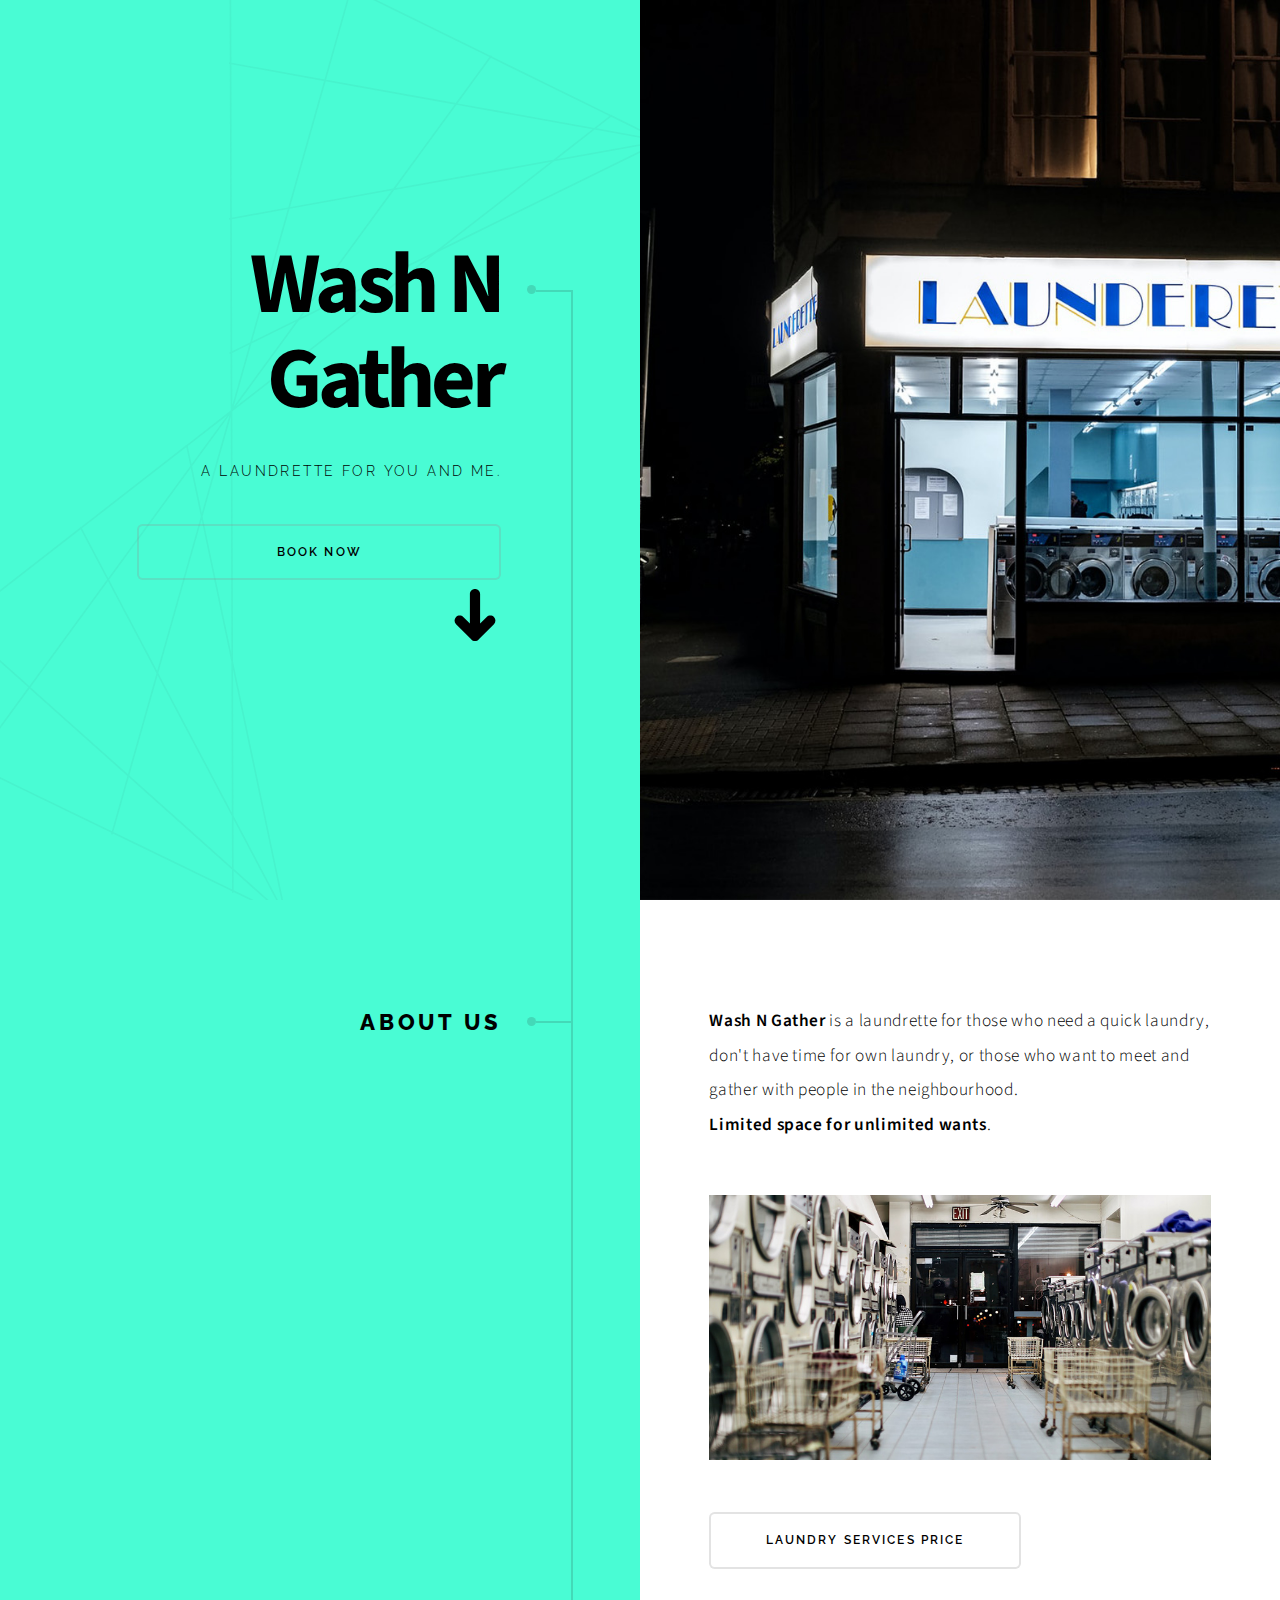
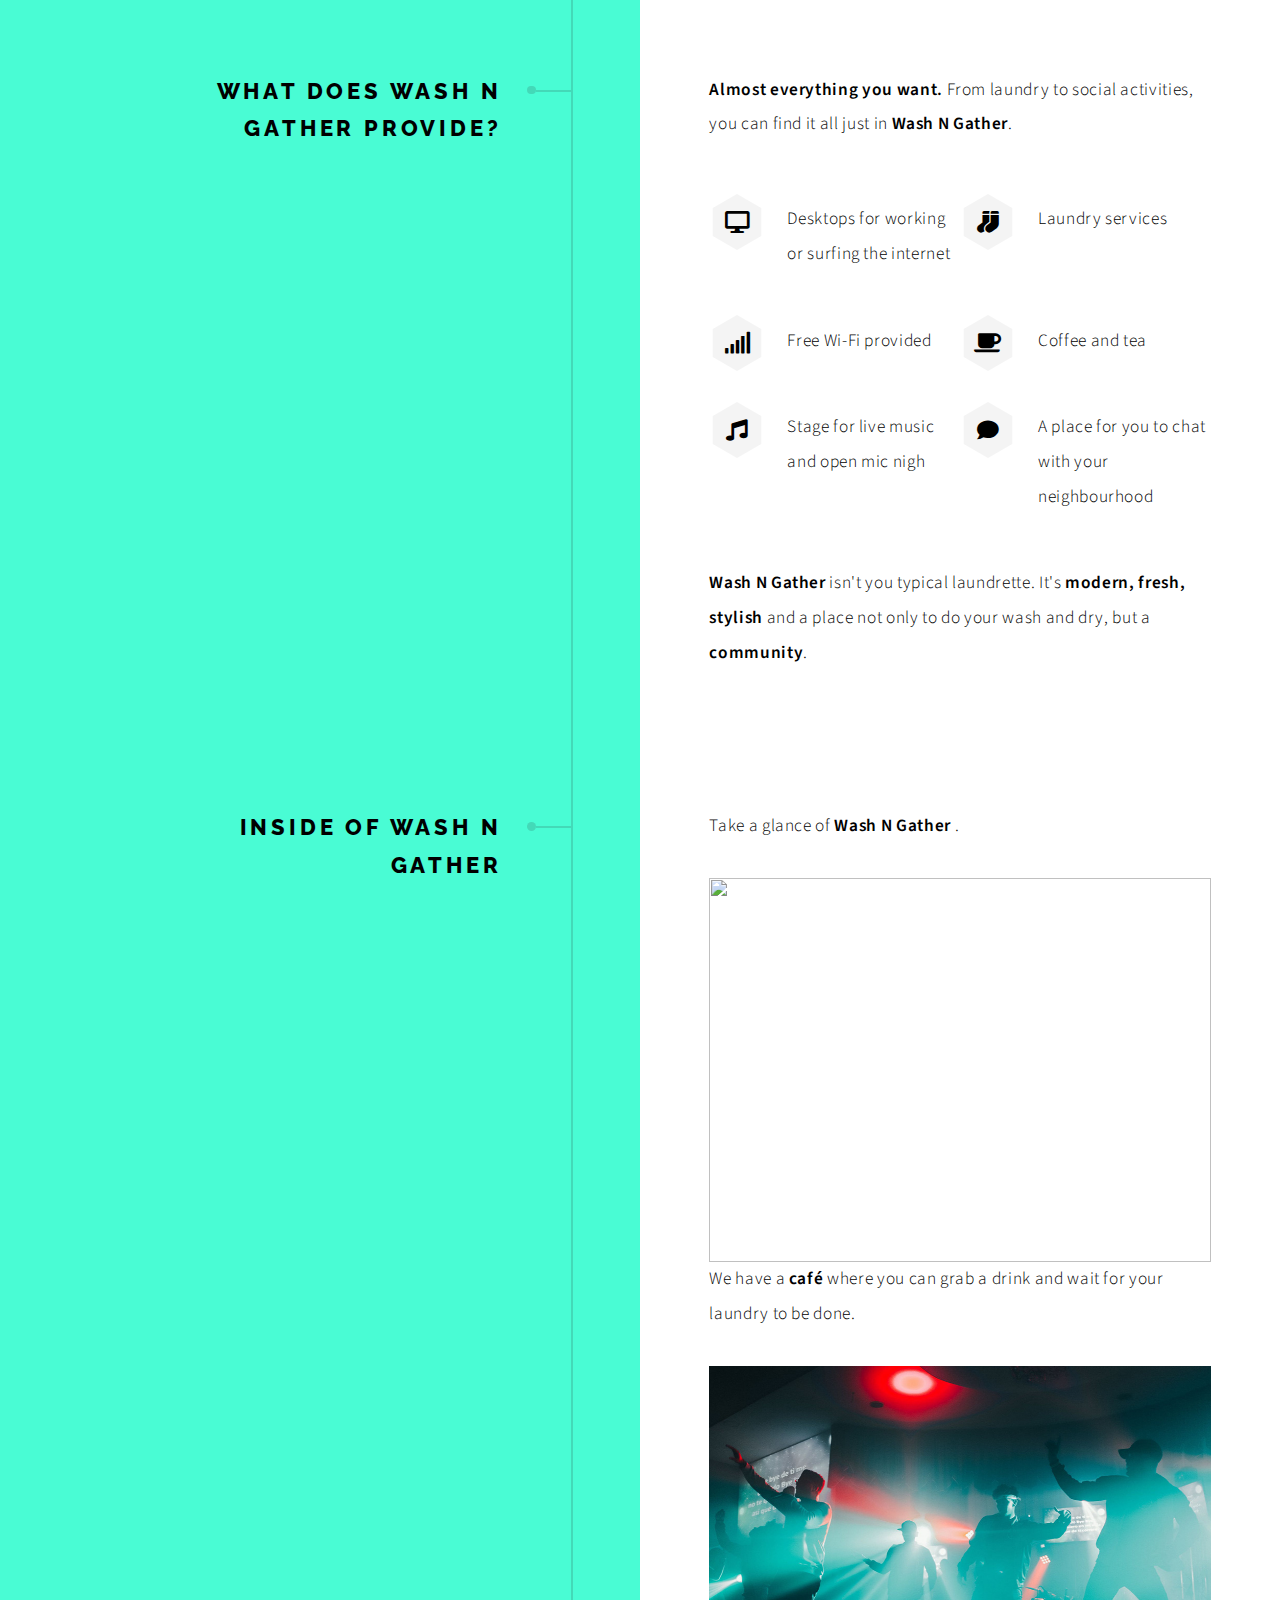
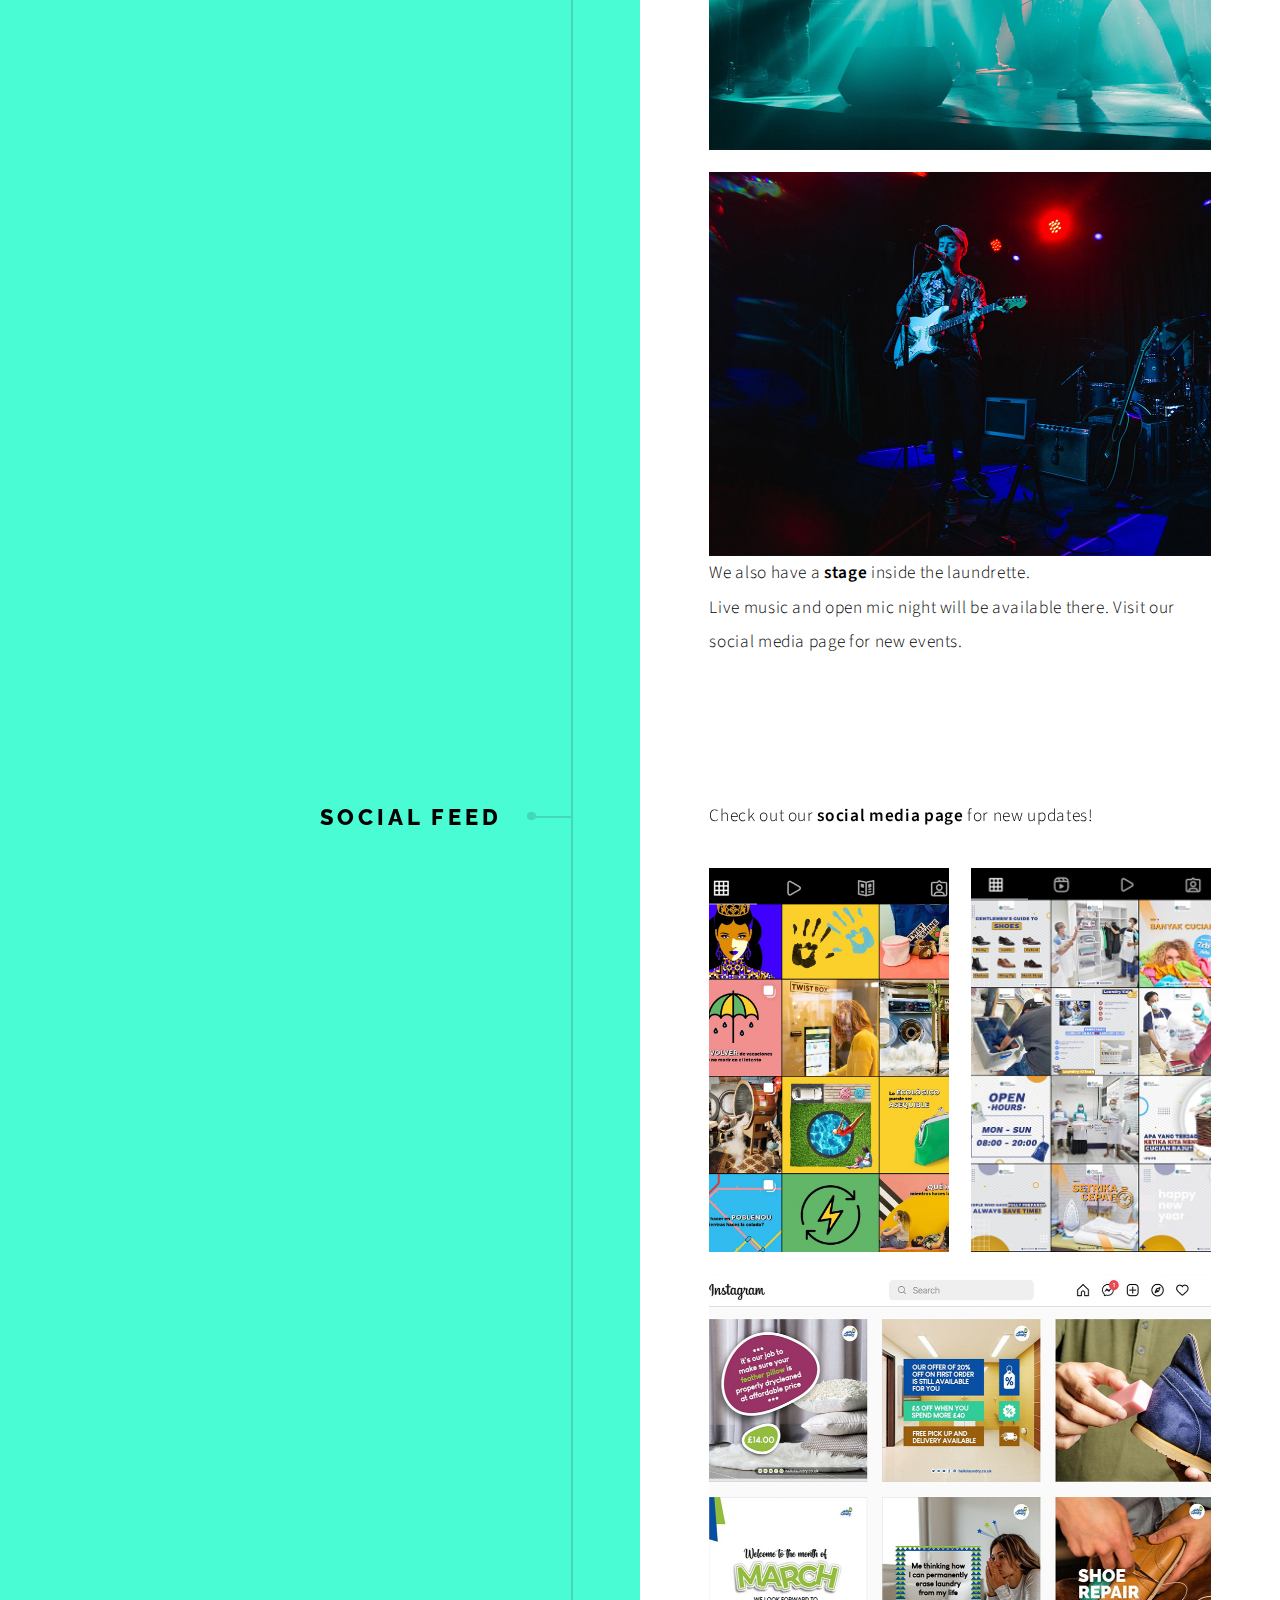
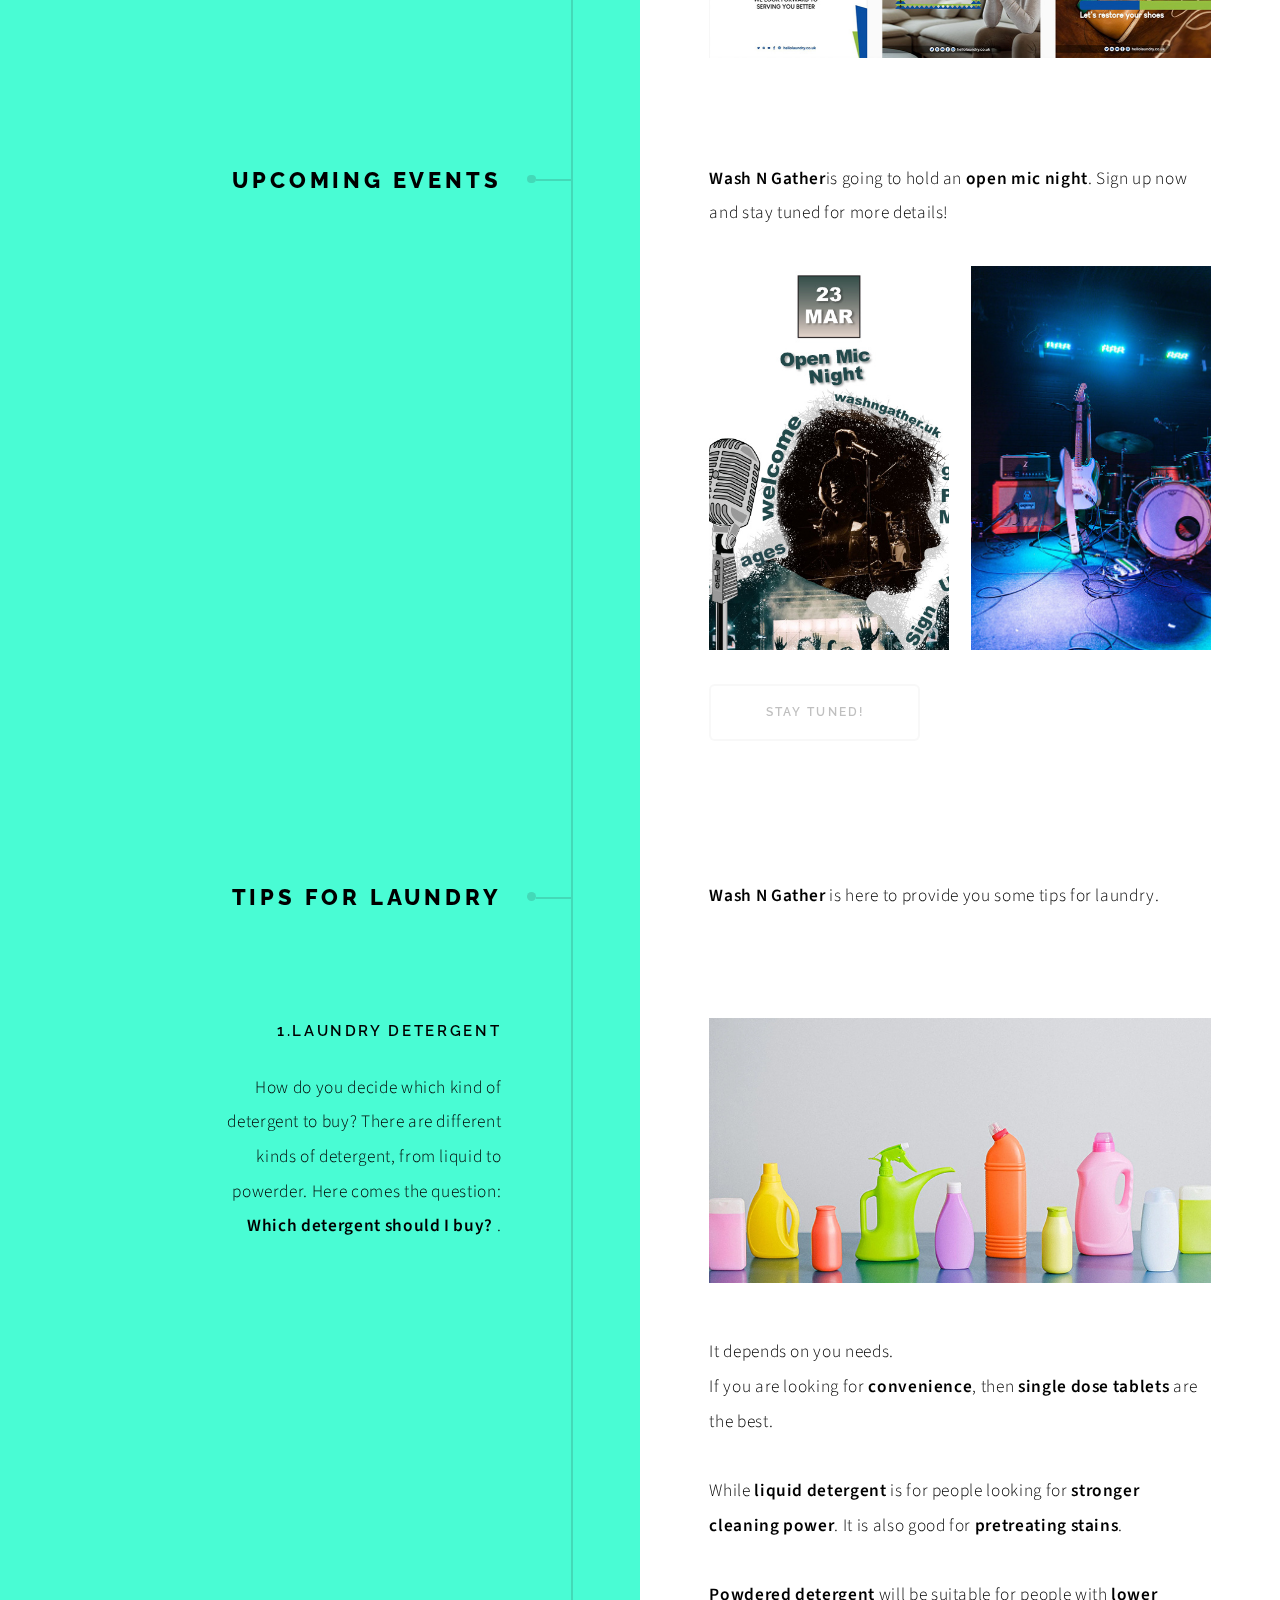
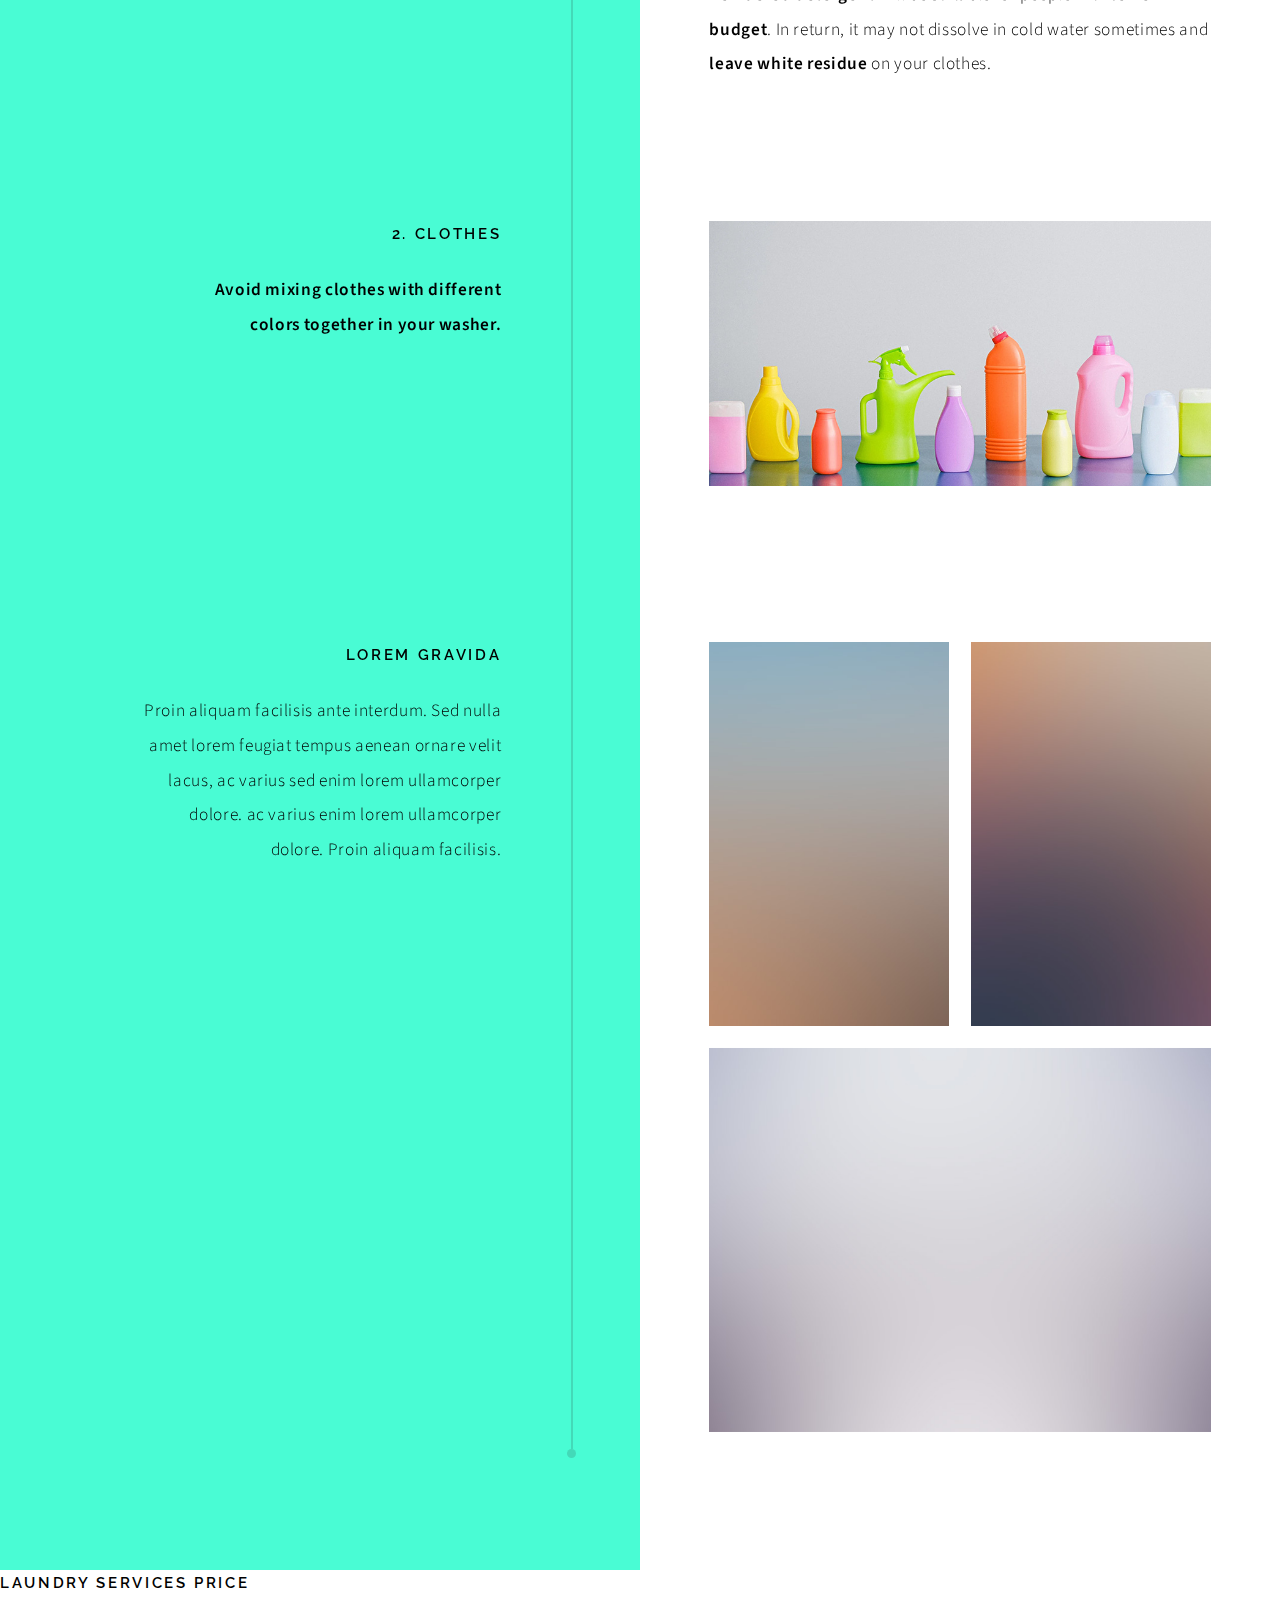
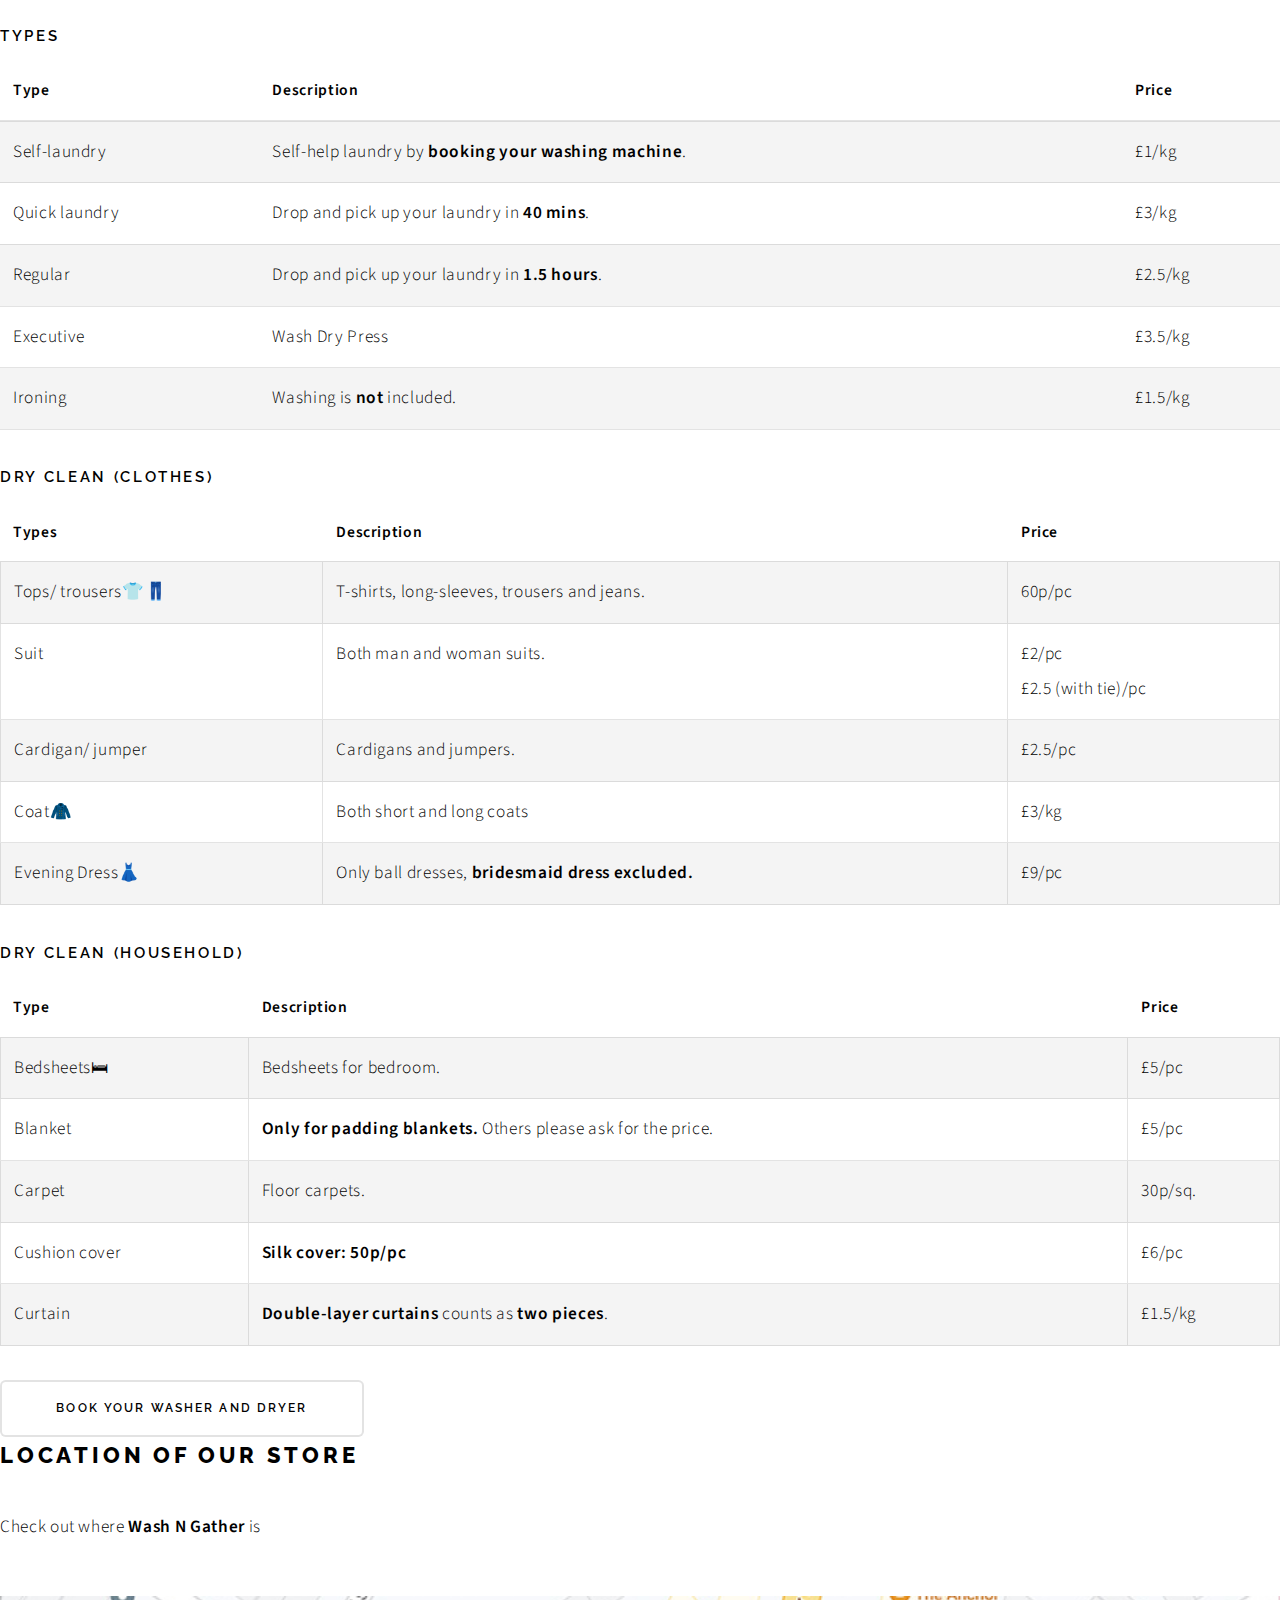
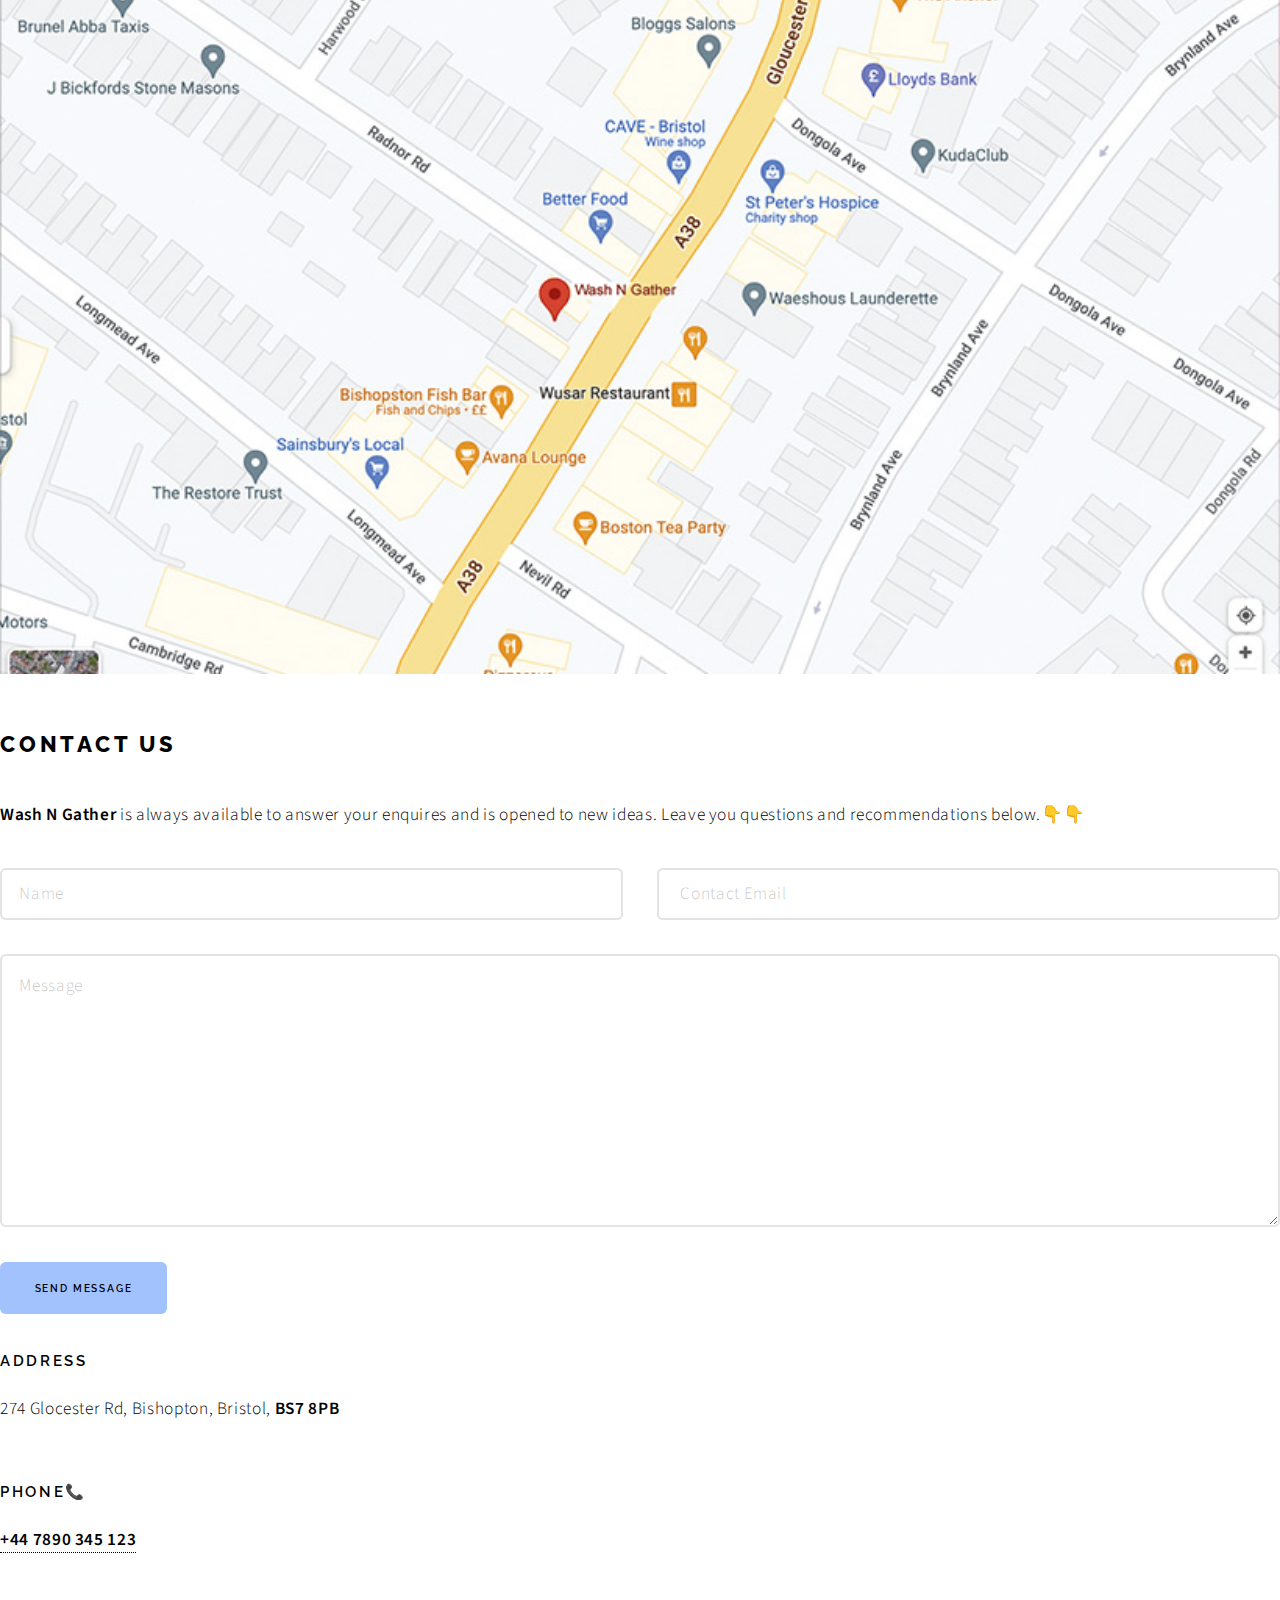
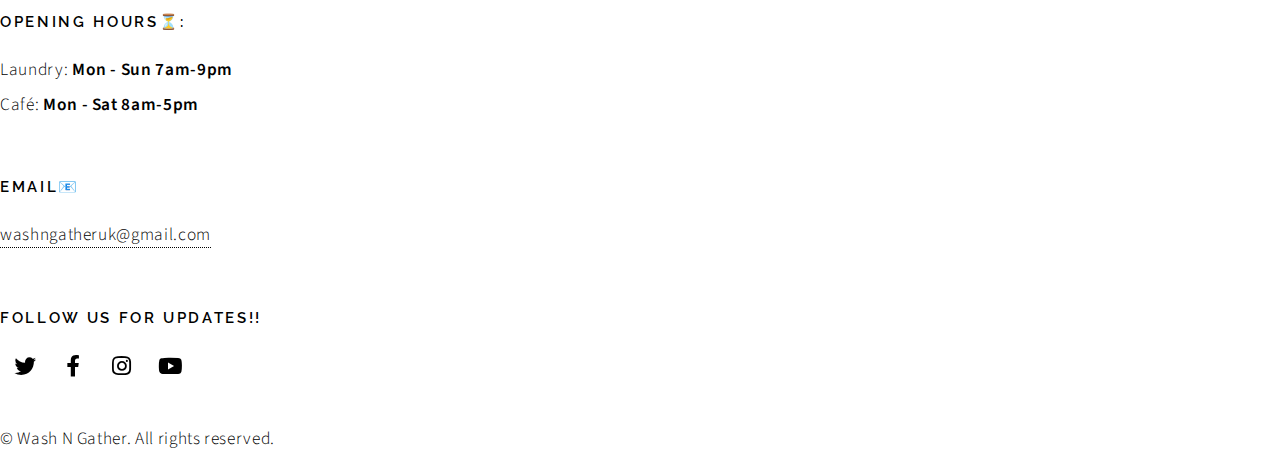
==== commit 3b20c0be: "putting clothes in washer image" ====
--- a/index.html
+++ b/index.html
@@ -128,25 +128,24 @@
 						<!-- Section -->
 							<section>
 								<header>
-									<h3>1.Detergent for laundry</h3>
+									<h3>1.Laundry Detergent</h3>
 									<p>How do you decide which kind of detergent to buy? There are different kinds of detergent, from liquid to powerder. Here comes the question: <br><strong>Which detergent should I buy?</strong> .</p>
 								</header>
 								<div class="content">
-									<span class="image main"><img src="images/pic02_laundrette-washing-machine.jpg" alt="" /></span>
+									<span class="image main"><img src="images/pic02_laundry-bottle.jpg" alt="" /></span>
+									<p>It depends on you needs.<br>If you are looking for <strong>convenience</strong>, then <strong>single dose tablets</strong> are the best. <br><br>While <strong>liquid detergent</strong>  is for people looking for <strong>stronger cleaning power</strong>. It is also good for <strong>pretreating stains</strong>.
+									<br><br><strong>Powdered detergent</strong> will be suitable for people with <strong> lower budget</strong>. In return, it may not dissolve in cold water sometimes and <strong>leave white residue</strong> on your clothes. </p>
 								</div>
 							</section>
 
 						<!-- Section -->
 							<section>
 								<header>
-									<h3>Nisl consequat</h3>
-									<p>Aenean ornare velit lacus, ac varius enim ullamcorper eu. Proin aliquam sed facilisis ante interdum congue. Integer mollis, nisl amet convallis, porttitor magna ullamcorper, amet mauris. Ut magna finibus nisi nec lacinia ipsum maximus.</p>
-								</header>
-								<div class="content">
-									<div class="gallery">
-										<a href="images/gallery/fulls/05.jpg" class="landscape"><img src="images/gallery/thumbs/05.jpg" alt="" /></a>
-										<a href="images/gallery/fulls/06.jpg"><img src="images/gallery/thumbs/06.jpg" alt="" /></a>
-										<a href="images/gallery/fulls/07.jpg"><img src="images/gallery/thumbs/07.jpg" alt="" /></a>
+									<h3>2. Clothes</h3>
+									<p><strong>Avoid mixing clothes with different colors together in your washer.</strong></p>
+								</header>
+								<div class="content">
+									<span class="image main"><img src="images/pic02_laundry-bottle.jpg" alt="" /></span>
 									</div>
 								</div>
 							</section>
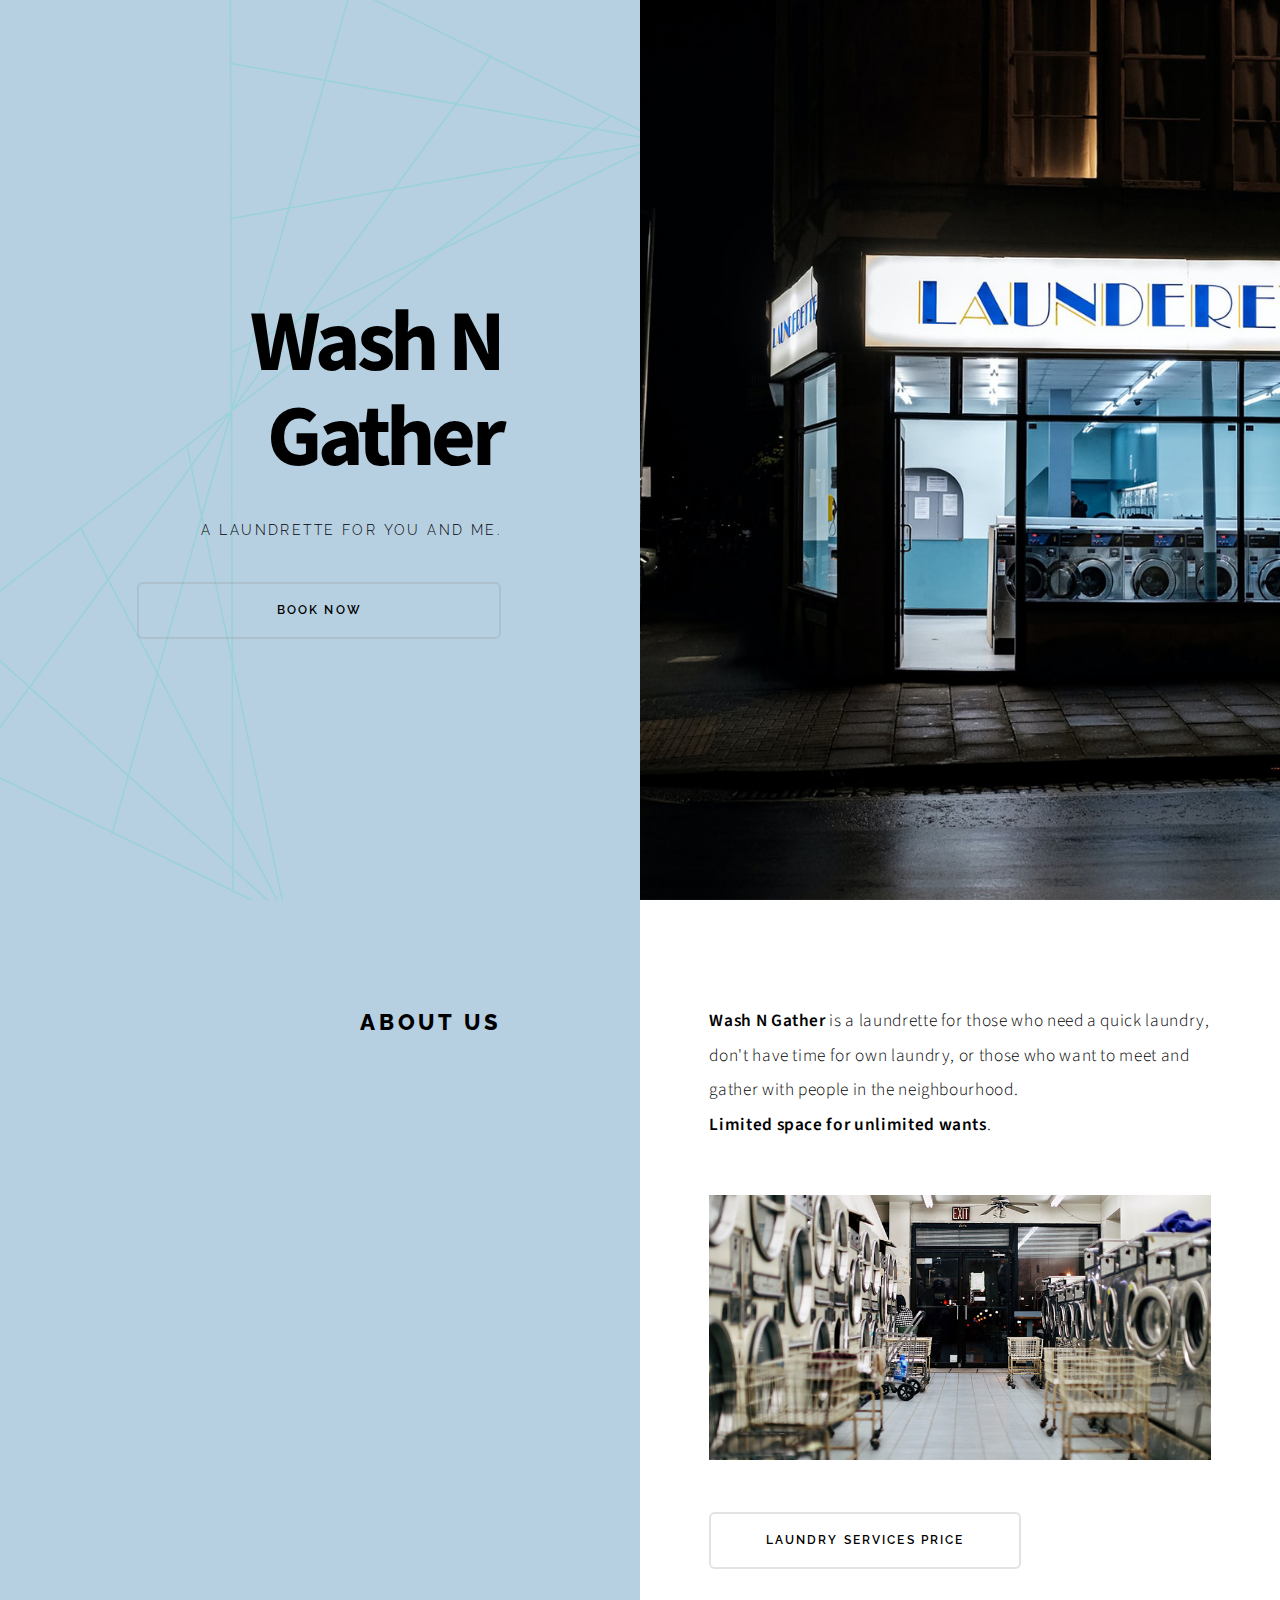
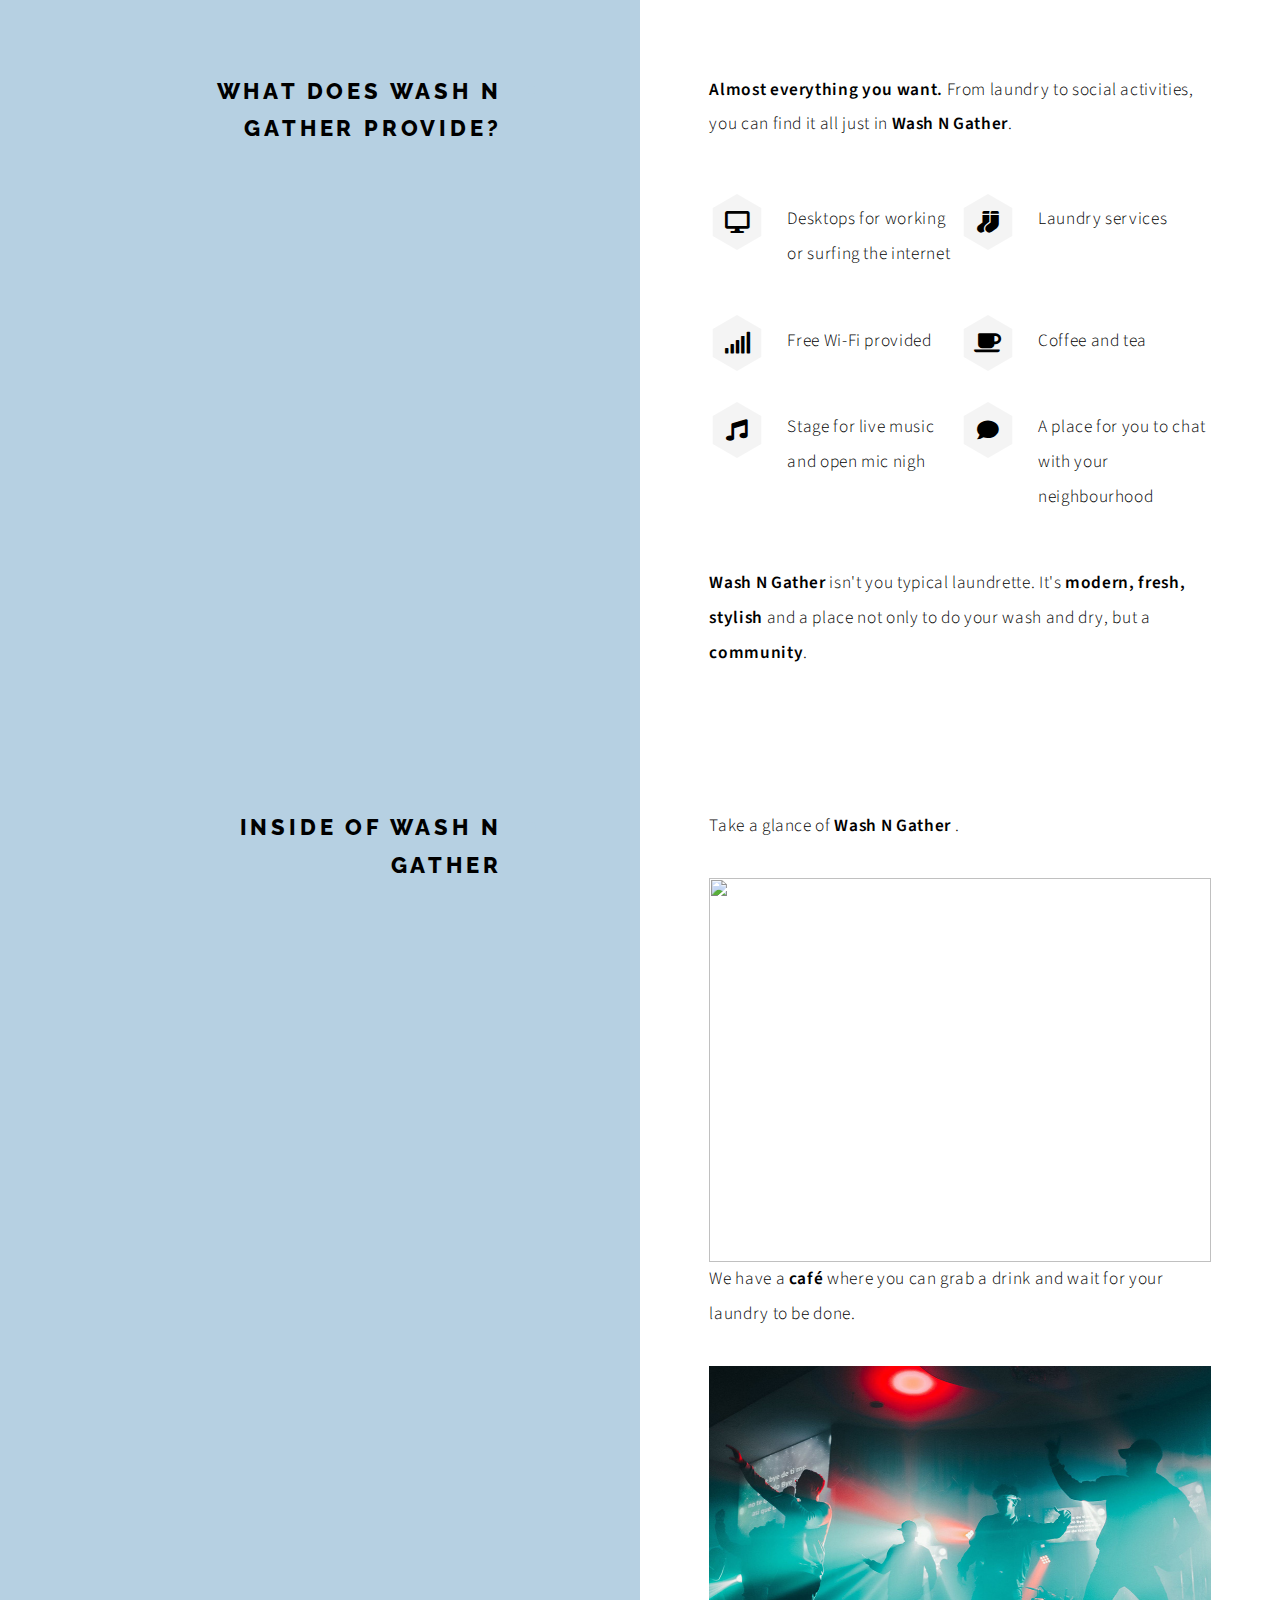
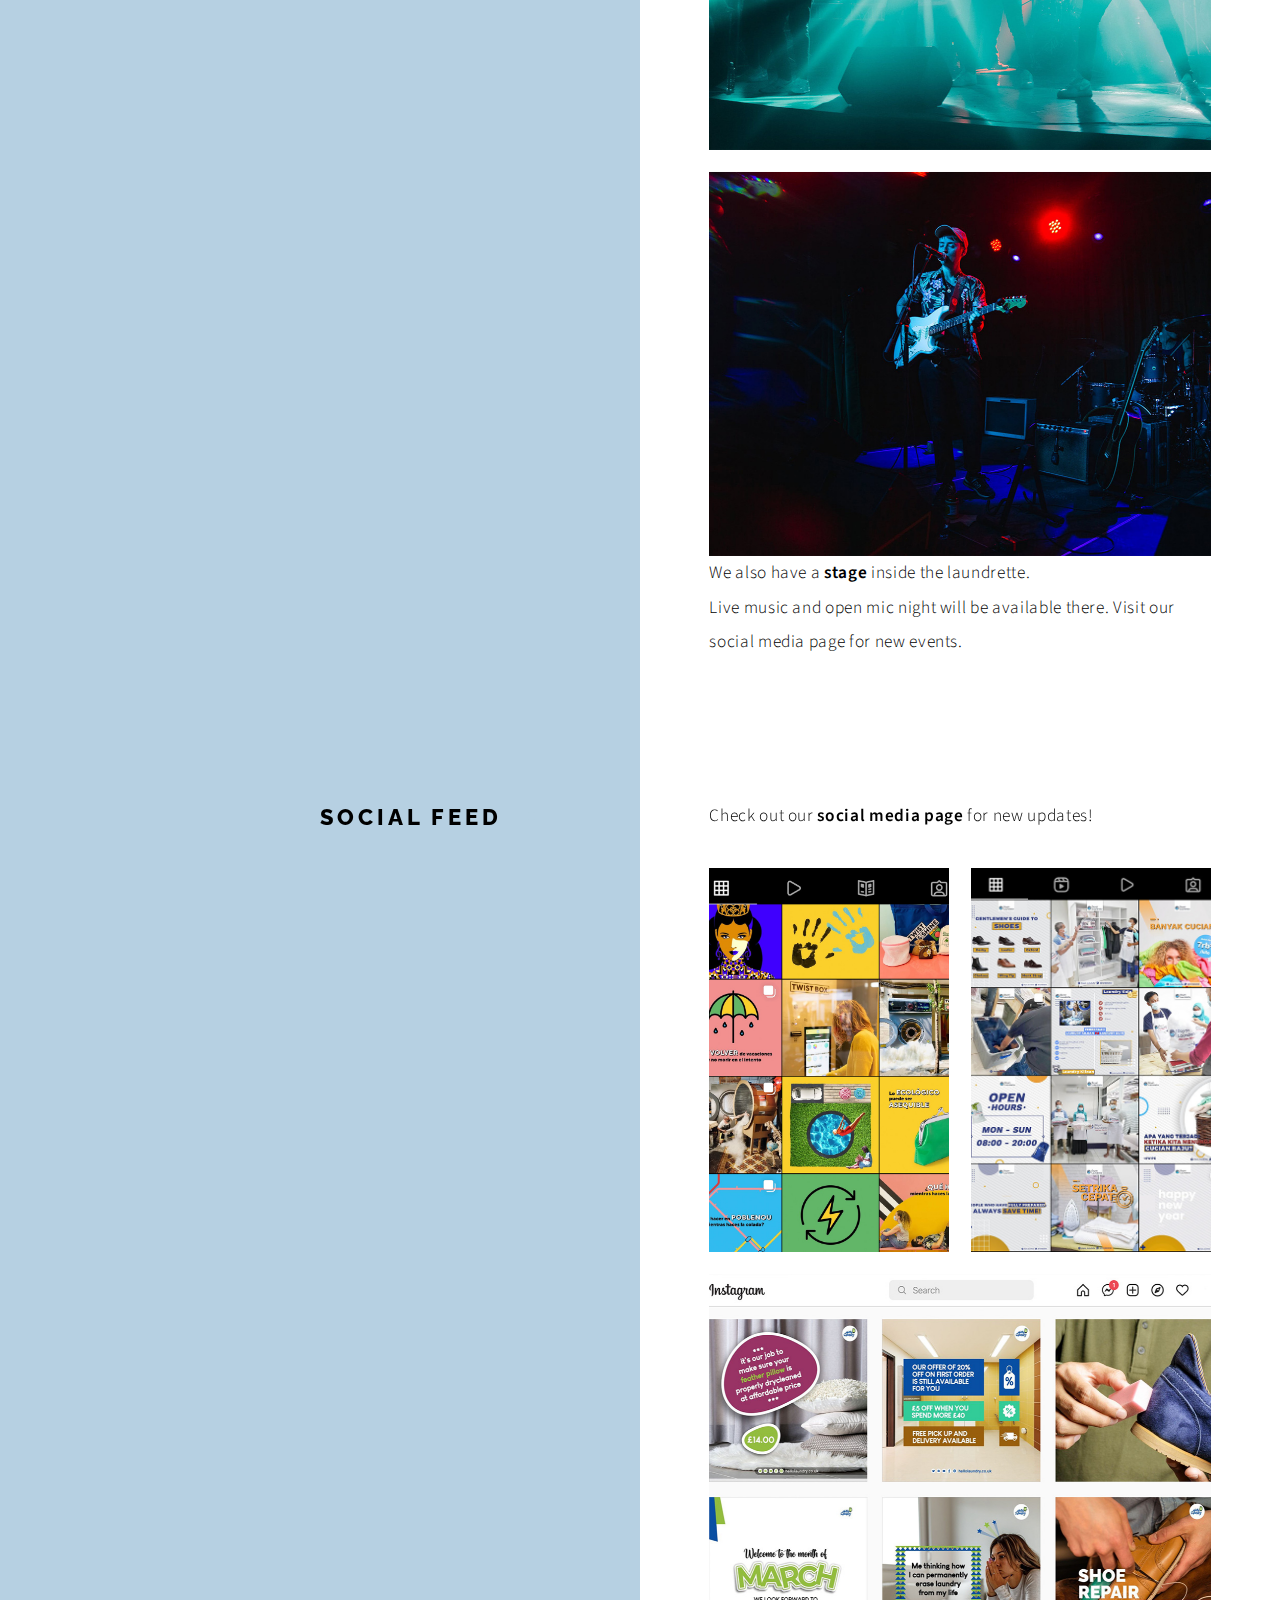
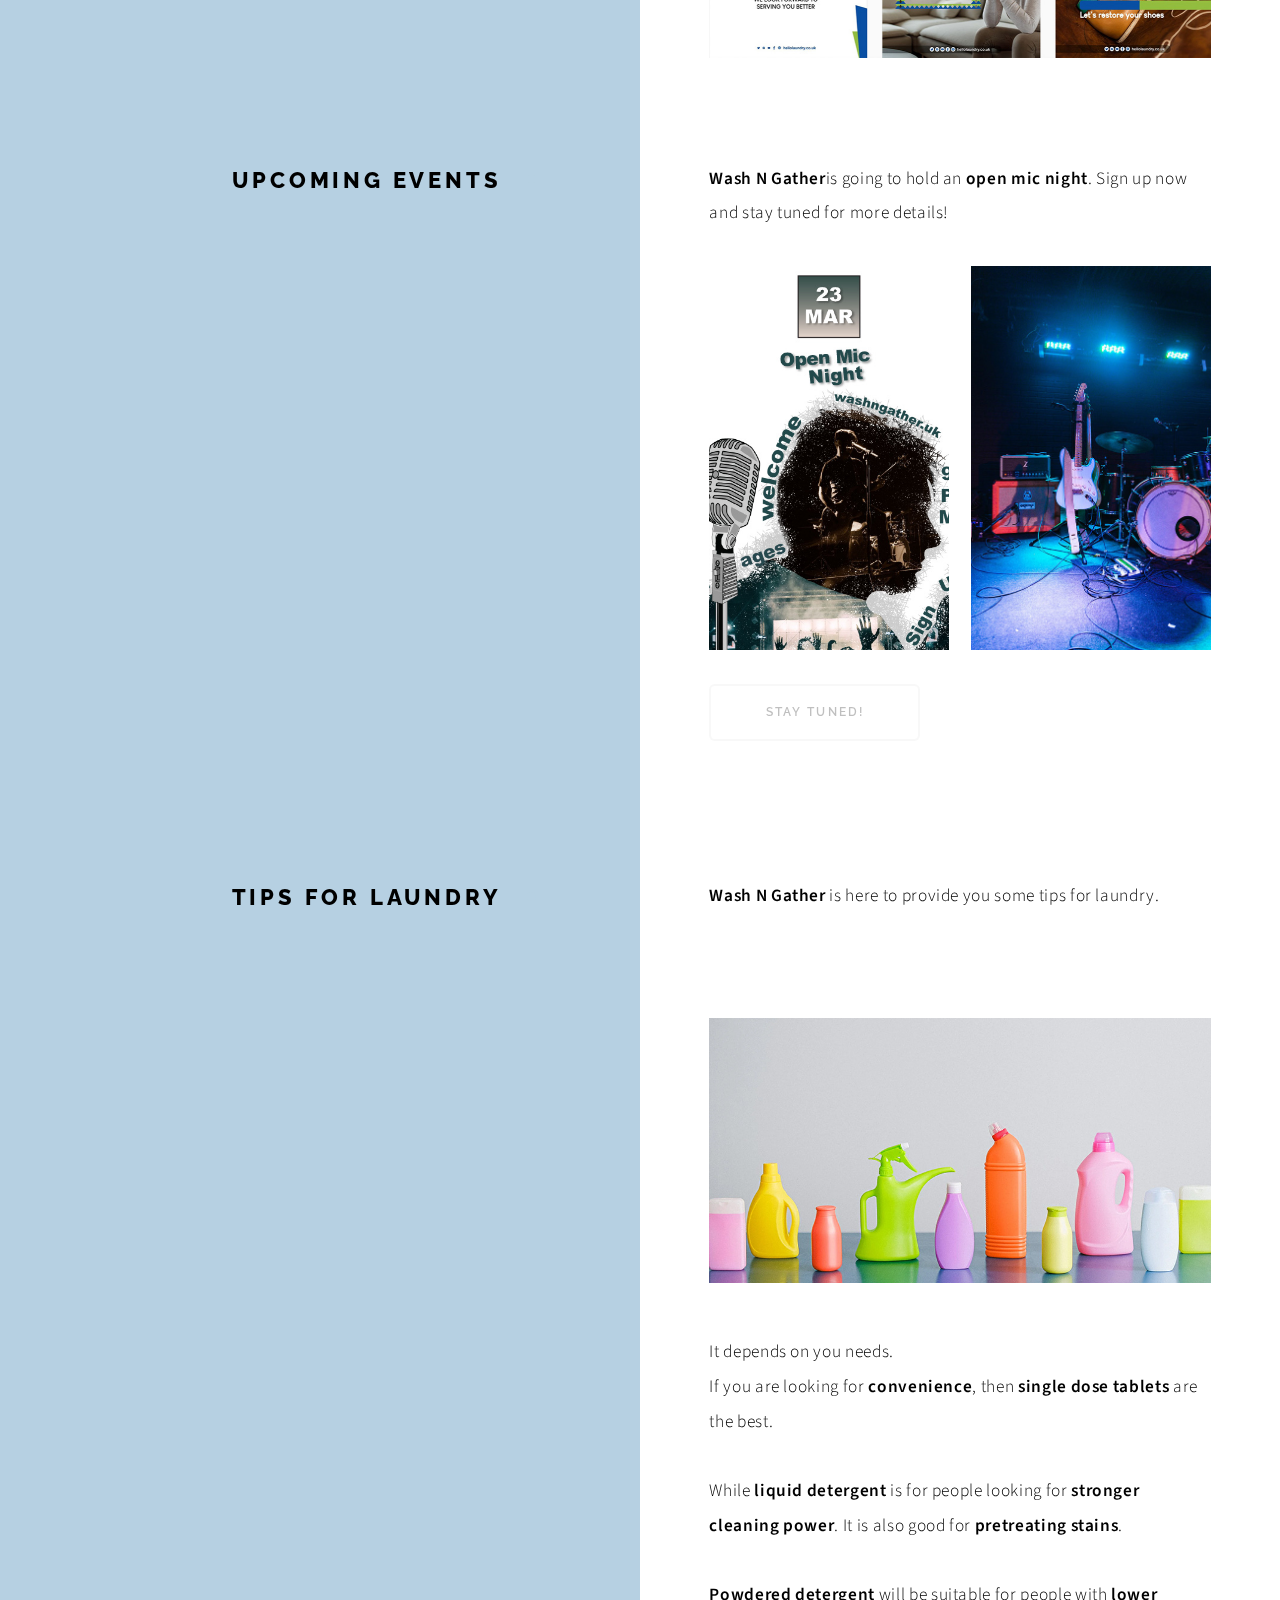
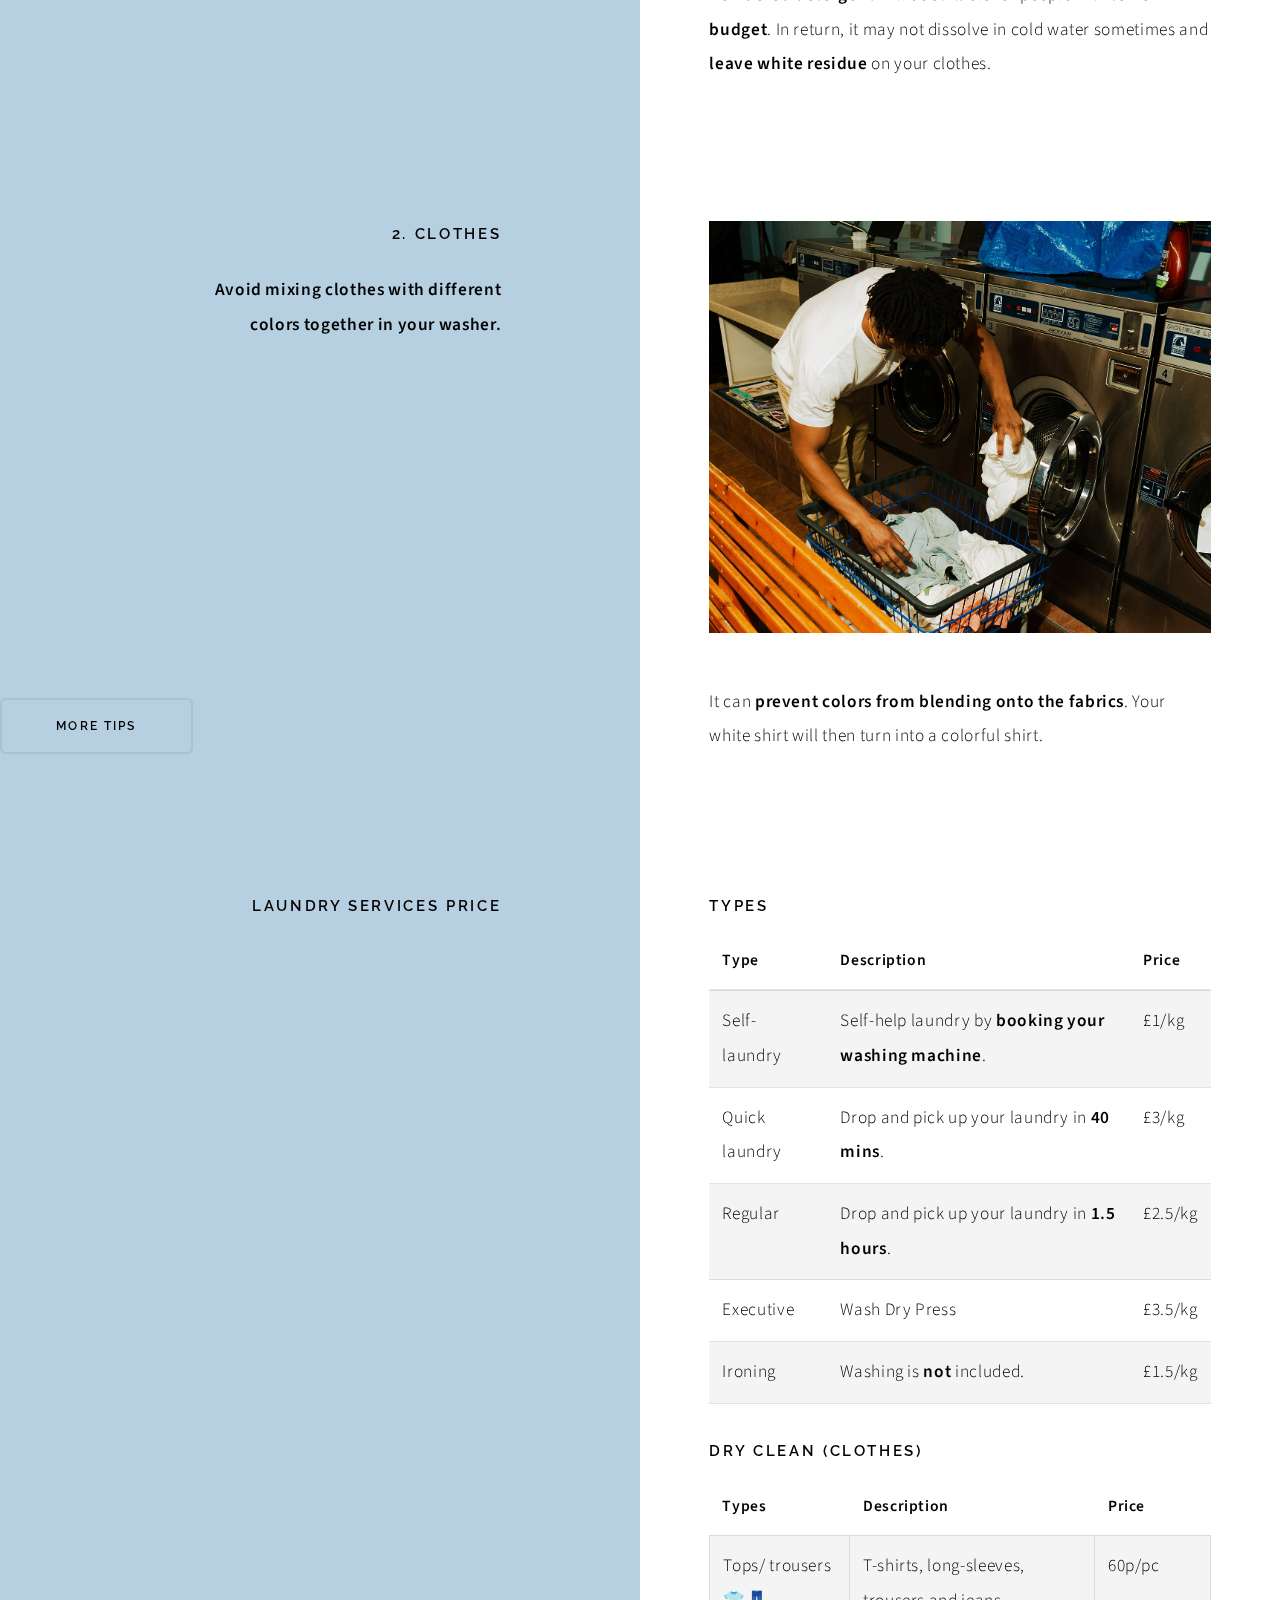
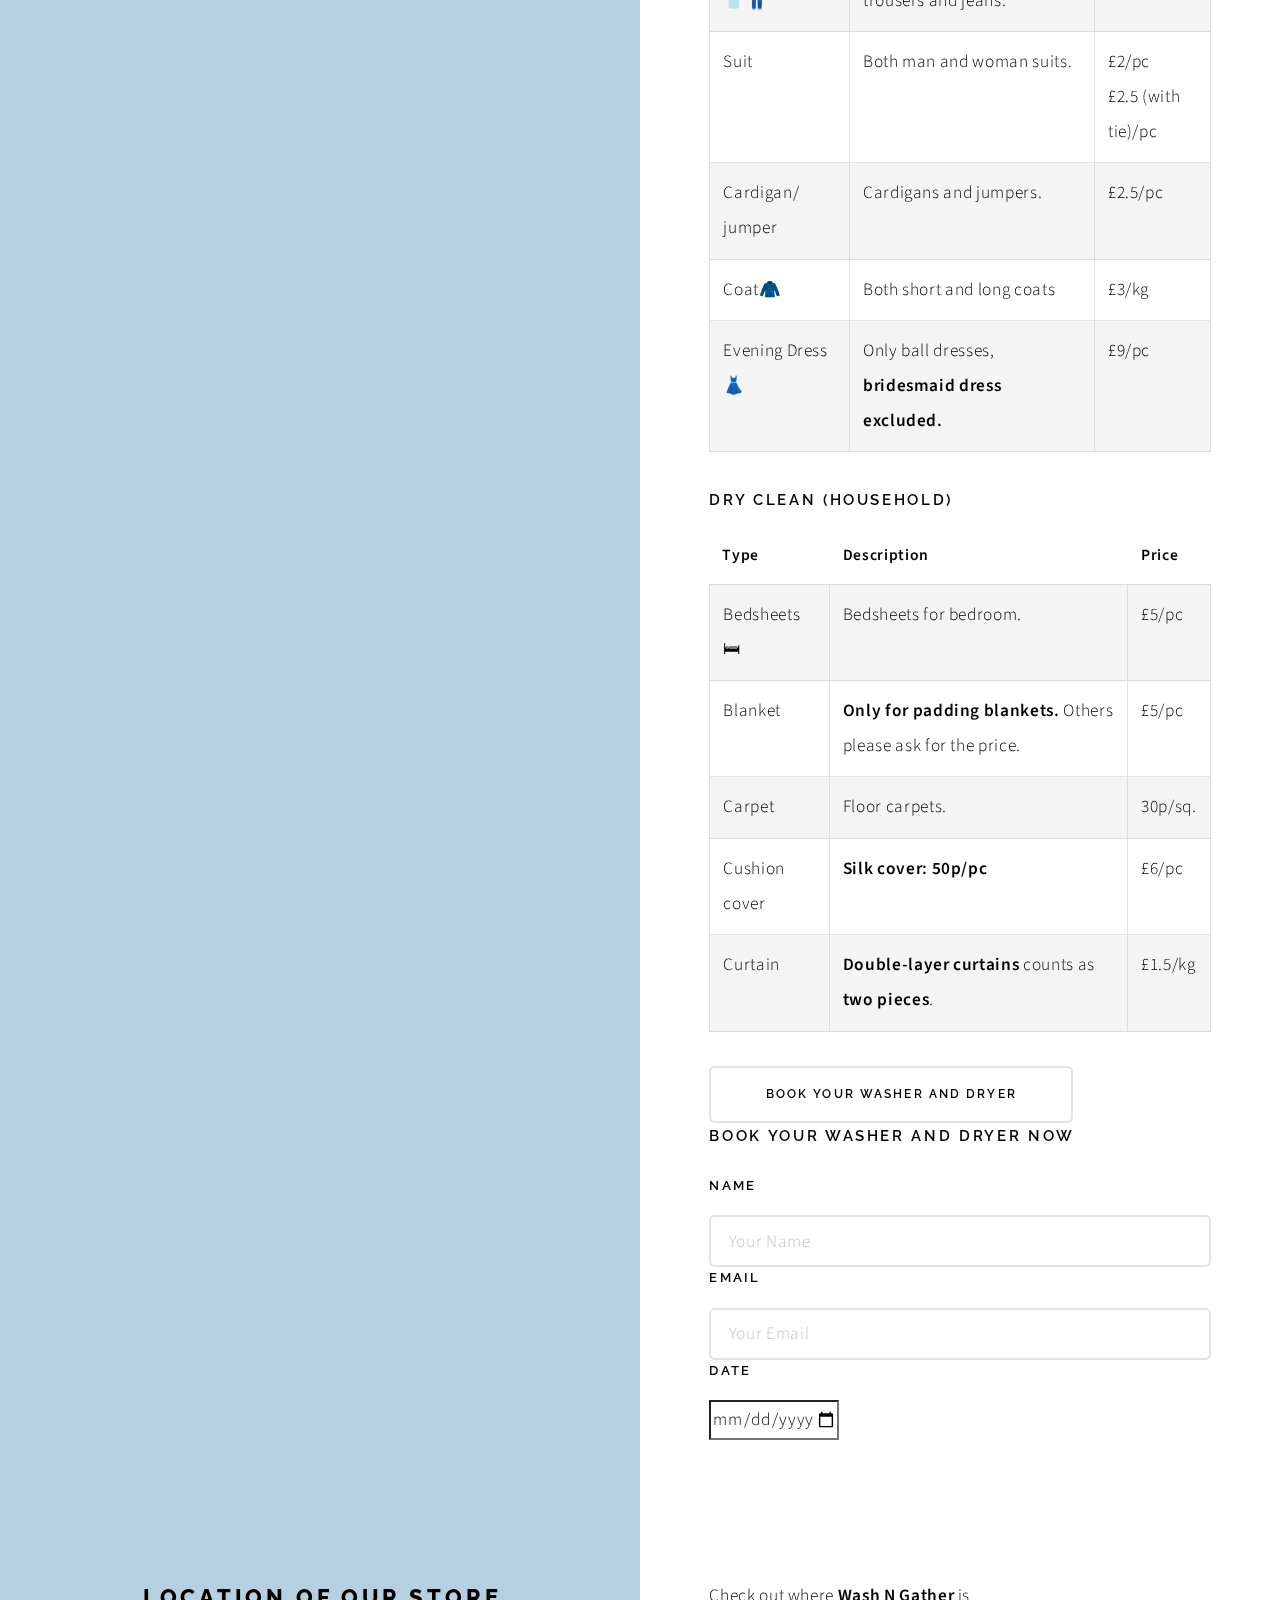
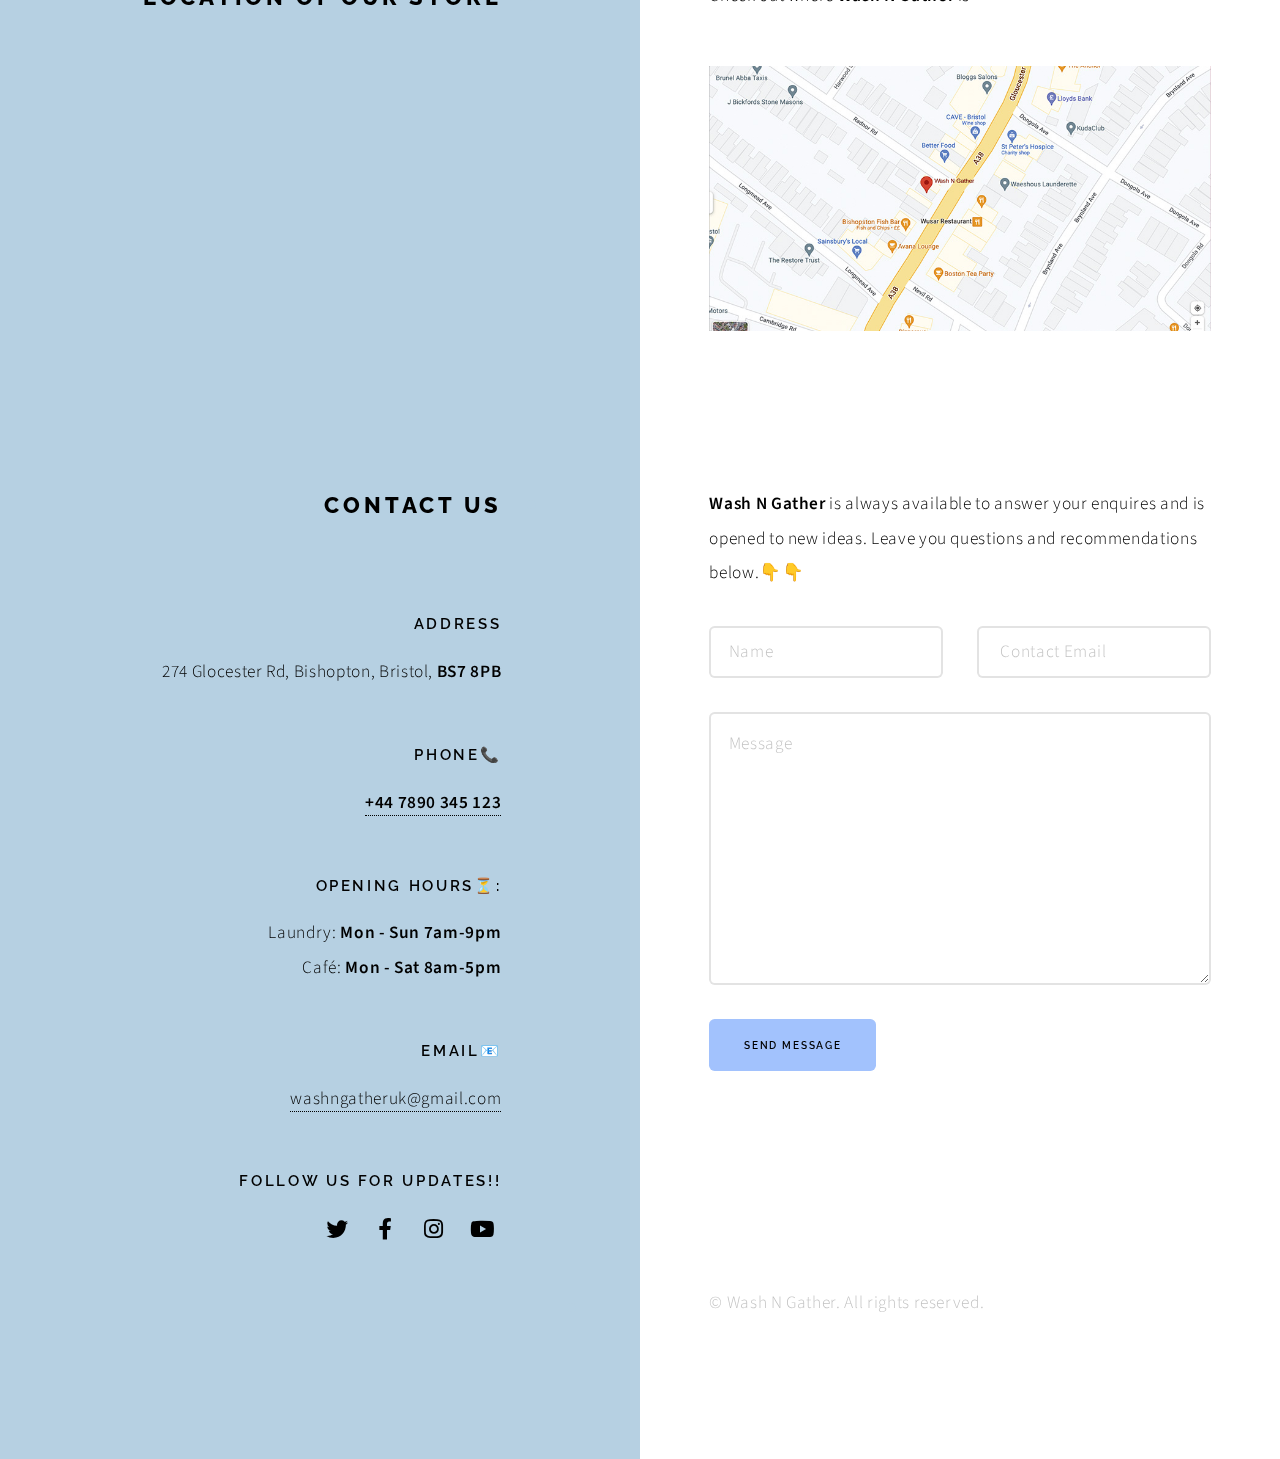
==== commit 3b140504: "form" ====
--- a/index.html
+++ b/index.html
@@ -24,9 +24,7 @@
 							<h1>Wash N Gather</h1>
 							<p>A laundrette for you and me.</p>
 							<a href="index.html#laundry-services-price" class="button large">Book now</a>
-							<ul class="actions">
-								<li><a href="#first" class="arrow scrolly"><span class="label">Next</span></a></li>
-							</ul>
+							
 						</header>
 						<div class="content">
 							<span class="image fill" data-position="center"><img src="images/pic01_laundrette.jpg" alt="" /></span>
@@ -128,8 +126,7 @@
 						<!-- Section -->
 							<section>
 								<header>
-									<h3>1.Laundry Detergent</h3>
-									<p>How do you decide which kind of detergent to buy? There are different kinds of detergent, from liquid to powerder. Here comes the question: <br><strong>Which detergent should I buy?</strong> .</p>
+
 								</header>
 								<div class="content">
 									<span class="image main"><img src="images/pic02_laundry-bottle.jpg" alt="" /></span>
@@ -145,28 +142,18 @@
 									<p><strong>Avoid mixing clothes with different colors together in your washer.</strong></p>
 								</header>
 								<div class="content">
-									<span class="image main"><img src="images/pic02_laundry-bottle.jpg" alt="" /></span>
-									</div>
-								</div>
-							</section>
-
-						<!-- Section -->
-							<section>
-								<header>
-									<h3>Lorem gravida</h3>
-									<p>Proin aliquam facilisis ante interdum. Sed nulla amet lorem feugiat tempus aenean ornare velit lacus, ac varius sed enim lorem ullamcorper dolore.  ac varius enim lorem ullamcorper dolore. Proin aliquam facilisis.</p>
-								</header>
-								<div class="content">
-									<div class="gallery">
-										<a href="images/gallery/fulls/08.jpg" class="portrait"><img src="images/gallery/thumbs/08.jpg" alt="" /></a>
-										<a href="images/gallery/fulls/09.jpg" class="portrait"><img src="images/gallery/thumbs/09.jpg" alt="" /></a>
-										<a href="images/gallery/fulls/10.jpg" class="landscape"><img src="images/gallery/thumbs/10.jpg" alt="" /></a>
-									</div>
-								</div>
-							</section>
-
-					</div>
-				</section>
+									<span class="image main"><img src="images/pic01_washer.jpg" alt="" /></span>
+									<p>It can <strong>prevent colors from blending onto the fabrics</strong>. Your white shirt will then turn into a colorful shirt.</p>
+									</div>
+									<div><ul class="actions">
+								
+										<li><a href="#" class="button large">More tips</a></li>
+									</ul>
+									</div>
+								</div>
+							</section>
+
+						
 				<!-- Elements -->
 				<!--
 					<section>
@@ -398,7 +385,18 @@
 												</tfoot> -->
 											</table>
 										</div>
-										<div><a href="index.html#laundry-services-price" class="button large">Book your washer and dryer</a></div>
+										<div><button class="button large" onclick="openForm()">Book your washer and dryer</a></div>
+											<div class="form-popup">
+												<form action="/action_page.php" class="form-container">
+													<h3>Book your washer and dryer now</h3>
+													<label for="name"><b>Name</b></label>
+													<input type="text" placeholder="Your Name" name="name" required>
+													<label for="email"><b>Email</b></label>
+													<input type="text" placeholder="Your Email" name="email" required>
+													<label for="date"><b>Date</b></label>
+													<input type="date" id="date" name="date" value="DD//MM/YYYY" min="2022-03-11" max="2023-07-31"></label>
+												</form>
+											</div>
 								</div>
 
 							</section>
--- a/assets/css/main.css
+++ b/assets/css/main.css
@@ -2835,7 +2835,7 @@
 				border-top: 0;
 			}
 
-/* Arrow */
+/* Arrow 
 
 	a.arrow {
 		border-bottom: 0;
@@ -2860,7 +2860,7 @@
 			position: relative;
 			width: 3rem;
 		}
-
+*/
 /* Gallery */
 
 	@-moz-keyframes gallery-modal-spinner {
@@ -3223,7 +3223,7 @@
 
 		#wrapper:before {
 			background-attachment: fixed;
-			background-color: #49fcd4;
+			background-color: #B6D0E2;
 			background-image: url("data:image/svg+xml;charset=utf8,%3Csvg xmlns='http://www.w3.org/2000/svg' viewBox='0 0 920 1750' x='0px' y='0px'%3E %3Cpath style='fill: rgba(67, 217, 184, 0.25)' d='M889.72,1137.55l-2.91-0.75l-364.39,282.94l-0.7-0.9l-0.51,0.11l-94.77-451.5l-32.51-15.75l-16.73-8.11l0,0.68 l-1.46,0l0-1.39l-1.89-0.92l-112.41-54.47l-0.29,1.03l-1.41-0.37l0.37-1.31l-34.14-16.54l-98.56-47.76l-0.59,0.81l-1.16-0.88 l0.42-0.57L11.43,766.33l-0.25,0.2l-0.9-1.15l102.87-79.98l0.08-0.1l0.02,0.02l116.68-90.72l-0.18-0.34l1.3-0.66l0.05,0.09 l100.5-78.14l-0.07-0.32l0.65-0.14l42.3-32.89l-0.15-54.54l-0.59,0.29l-0.64-1.31l1.23-0.6l-0.01-4.54l-0.33-122.47l-0.99,0.18 l-0.28-1.43l1.27-0.23l-0.4-147.49l-0.87-0.16l0.28-1.43l0.58,0.1l-0.35-127.48l-0.13-0.06l0.64-1.31L489.97,76.8l0.73,0.19 l-0.04,0.14l132.63,65.11l0.33-0.45l1.16,0.88l-0.16,0.22l114.21,56.07l0.45-0.35l0.72,0.93l47.89,23.51l2.76-1.36l0.56,4.61 l-3.32-1.63L571.52,330.88L375.95,482.93l0.66,239.95l51.12,243.57l222.53,107.83l236.23,60.93l2.27-1.77 M375.8,425.34l17.25-8.47 l36.13-127.75l-53.73,9.66L375.8,425.34z M551,241.05l38.19-52.2l-123.83-22.27l-34.13,120.68l98.99-17.81L551,241.05z M532.3,269.09l151.34-27.22l37.63-29.25l-130.48-23.47L532.3,269.09z M303.38,733.9l-2.36-4.48l-44.18-83.78L182.5,747.25 l40.78,36.46l52.69,47.11L303.38,733.9z M277.18,831.91l56.95,50.93L375.69,920l-0.13-49.23l-71.19-135L277.18,831.91z M303.96,731.86l41.93-148.25l-9.74-46.39L257.8,644.33L303.96,731.86z M304.94,733.73l9.55,18.12l61.05,115.78l-0.39-144.6 l-16.9-80.53l-11.71-55.81L304.94,733.73z M375.21,211.79l0.23,85.51l54.17-9.74l34.29-121.23l-88.87-15.98L375.21,211.79z M430.78,288.83l-17.88,63.21L394.81,416l44.01-21.6l90.15-123.23L430.78,288.83z M287.76,898.62l87.99,42.64l-0.05-19.29 l-91.37-81.71l-7.59-6.78l-14.88,52.59L287.76,898.62z M174.26,843.62l86.26,41.8l15-53.03l-93.89-83.95l-53.34,72.91L174.26,843.62 z M113.18,687.22L12.71,765.33l55.69,26.99l58.56,28.38l53.58-73.24l-34.83-31.14L113.18,687.22z M230.62,595.92l-116.27,90.4 l63.02,56.36l4.03,3.61l74.67-102.08l-7.47-14.17L230.62,595.92z M331.94,517.15l-100.15,77.86l25.25,47.88l78.71-107.59l-1.71-8.14 L331.94,517.15z M333.22,516.15l2.02,9.64l1.66,7.92l34.65-47.37L333.22,516.15z M337.31,535.63l9.43,44.95l26.67-94.3 L337.31,535.63z M347.39,583.66l27.74,132.16l-0.62-228.04L347.39,583.66z M374.7,21.83l0.35,127.02l89.27,16.06l24.61-87 L374.7,21.83z M490.25,78.56l-22.26,78.7l-2.24,7.91l124.39,22.37l10.23-13.99l22.04-30.12L490.25,78.56z M623.74,144.09 l-12.29,16.8l-19.71,26.95l131.07,23.58l14.73-11.45L623.74,144.09z M739,200.67l-13.3,10.34l-0.96,0.74l58.14,10.46L739,200.67z M723.19,212.96l-25.33,19.69l-11.14,8.66l97.03-17.45L723.19,212.96z M782.89,225.5l-98.64,17.74l-107.06,83.23L782.89,225.5z M631.68,282.26l49.48-38.47l-150.1,27l-89.41,122.22l129.1-63.37L631.68,282.26z M565.06,334.05l-125.28,61.5l-45.94,62.8 l-14.96,20.44L565.06,334.05z M425.31,412.87l11.65-15.93l-42.69,20.96l-13.66,48.3l-3.58,12.67L425.31,412.87z M392.51,418.76 l-16.71,8.2l0.01,4.72l0.12,45.68L392.51,418.76z M377.21,941.96l21.37,10.36l24.14,11.7l-45.56-40.74L377.21,941.96z M377.15,921.31l34.83,31.15l12.57,11.24l-47.53-90.14L377.15,921.31z M376.63,730.07l0.38,140.33l48.29,91.59L376.63,730.07z M806.29,1197.48l75.8-58.86l-28.56,11.47l-25.6,10.28l14.96,7.25l-0.64,1.31l-16.16-7.83l-124.76,50.1l40.56,36.27L806.29,1197.48z M522.43,1146.18l58.88,111.66l52.71-21.17l64.61-25.95l-75.11-67.17L522.43,1146.18z M621.92,1142.14l-115.78-103.53l-46.8-12.07 l62.33,118.2l7.06-0.18L621.92,1142.14z M700.14,1210.12l124.19-49.87l-42.89-20.78l-155.8,4.04L700.14,1210.12z M679.7,1295.77 l61.03-47.39l-40.9-36.57l-117.85,47.32l42.09,79.82L679.7,1295.77z M522.48,1417.85l1.83-1.42l98.6-76.56l-42.28-80.19 l-84.25,33.83L522.48,1417.85z M496.08,1292.06l83.87-33.68l-59.14-112.16l-55.04,1.43L496.08,1292.06z M465.46,1146.2l54.58-1.42 l-62.61-118.74l-18.03-4.65l0.36-1.41l16.74,4.32l-27.63-52.4L465.46,1146.2z M458.42,1024.79l45.35,11.7l-74.14-66.29 L458.42,1024.79z M431.46,969.87l75.38,67.41l136.26,35.15L431.46,969.87z M649.76,1075.65l-140.54-36.25l114.83,102.68l154.53-4.01 L649.76,1075.65z M656.92,1077.5l124.84,60.5l51.97-1.35l47.7-1.24L656.92,1077.5z M784.62,1139.38l41.54,20.13l56.45-22.67 L784.62,1139.38z'/%3E %3C/svg%3E");
 			background-position: -50% 10%;
 			background-repeat: repeat-y;
@@ -3291,7 +3291,7 @@
 		}
 
 			#wrapper > section > header:before {
-				background: #43d9b8;
+				background: #B6D0E2;
 				content: '';
 				display: block;
 				margin-top: 1rem;
@@ -3304,7 +3304,7 @@
 			}
 
 				#wrapper > section > header h1:before, #wrapper > section > header h2:before {
-					background: #43d9b8;
+					background:#B6D0E2;
 					content: '';
 					display: block;
 					height: 2px;
@@ -3313,7 +3313,7 @@
 				}
 
 				#wrapper > section > header h1:after, #wrapper > section > header h2:after {
-					background: #43d9b8;
+					background: #B6D0E2;
 					border-radius: 0.5rem;
 					content: '';
 					display: block;
@@ -3370,7 +3370,7 @@
 			}
 
 			#wrapper > section:last-of-type > header:after {
-				background: #43d9b8;
+				background: #B6D0E2;
 				border-radius: 0.5rem;
 				bottom: -1.5rem;
 				content: '';
@@ -3854,7 +3854,7 @@
 		flex-wrap: wrap;
 	}
 
-		body.is-ie #wrapper section > header {
+	/*	body.is-ie #wrapper section > header {
 			width: 50%;
 		}
 
@@ -3872,7 +3872,7 @@
 	body.is-ie #wrapper > section > .content > section {
 		width: 100vw;
 	}
-
+	*/
 	@media screen and (max-width: 1280px) {
 
 		body.is-ie #wrapper section > footer {
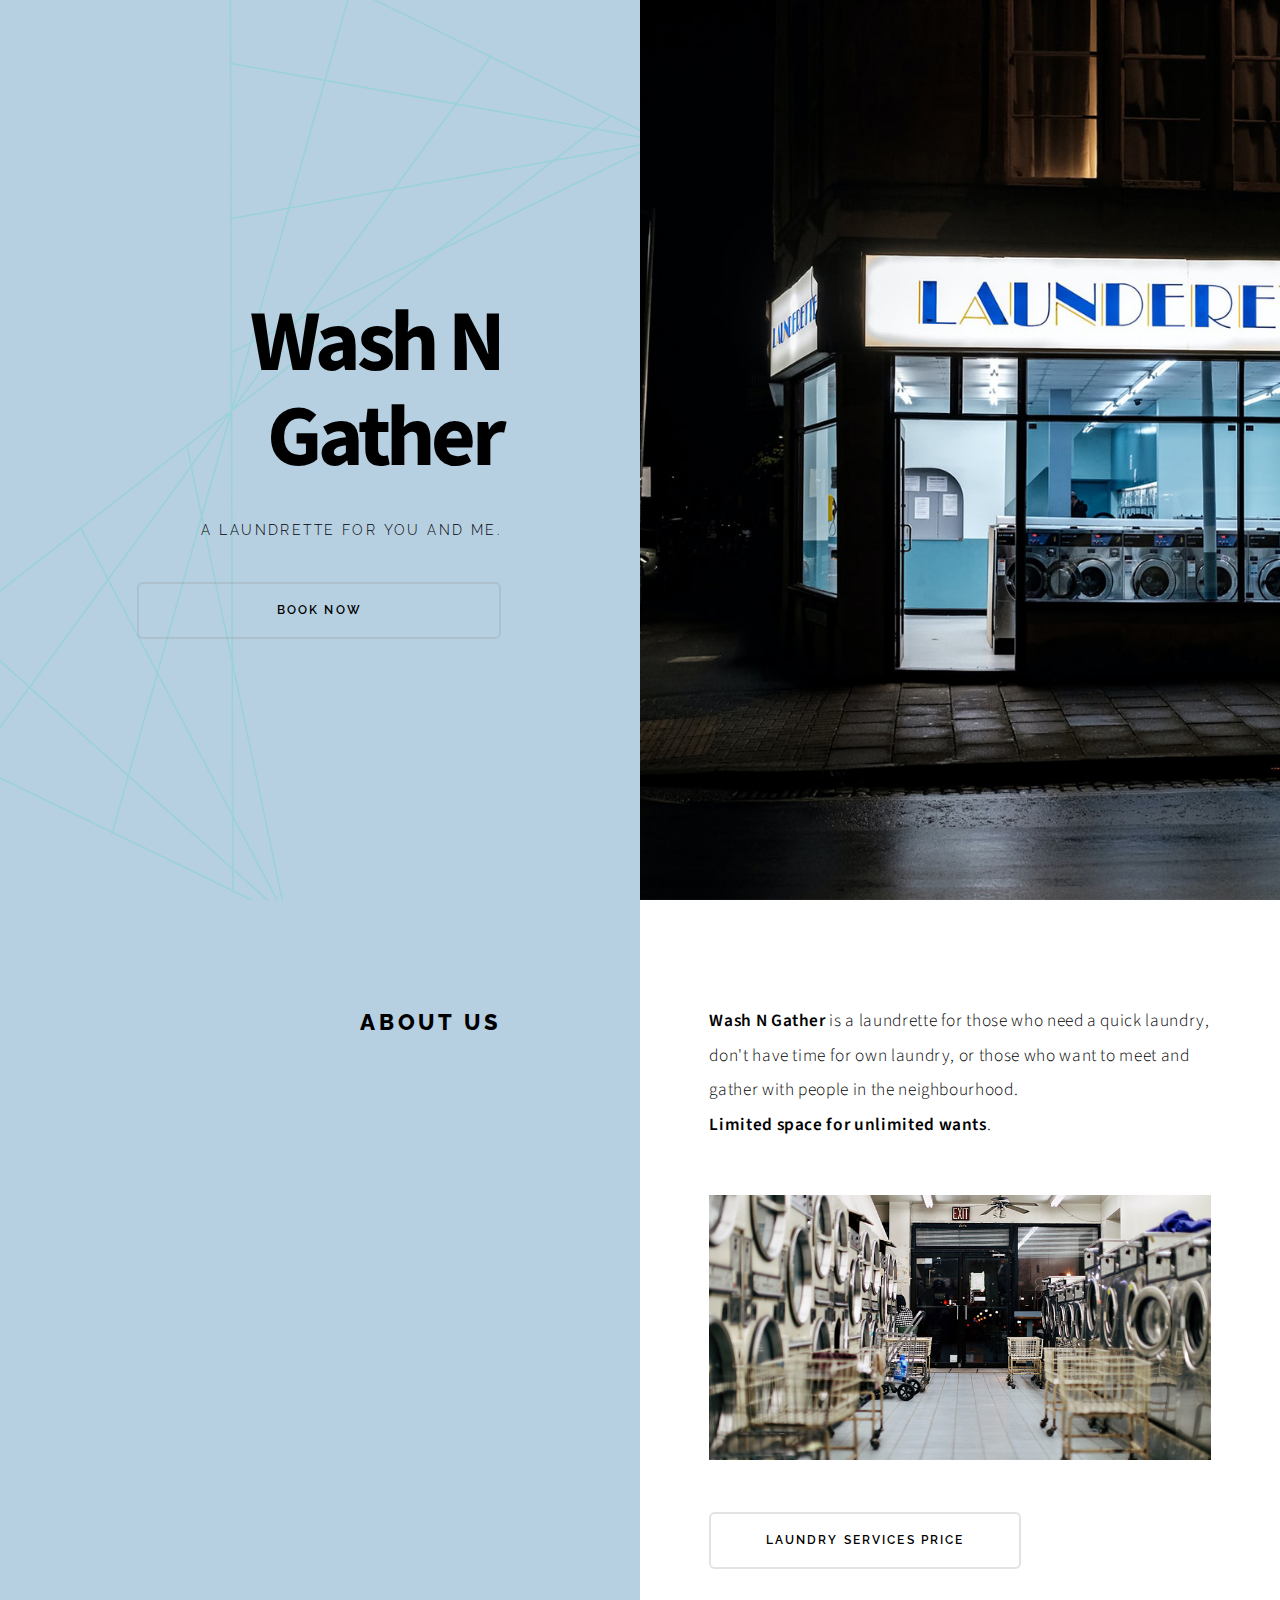
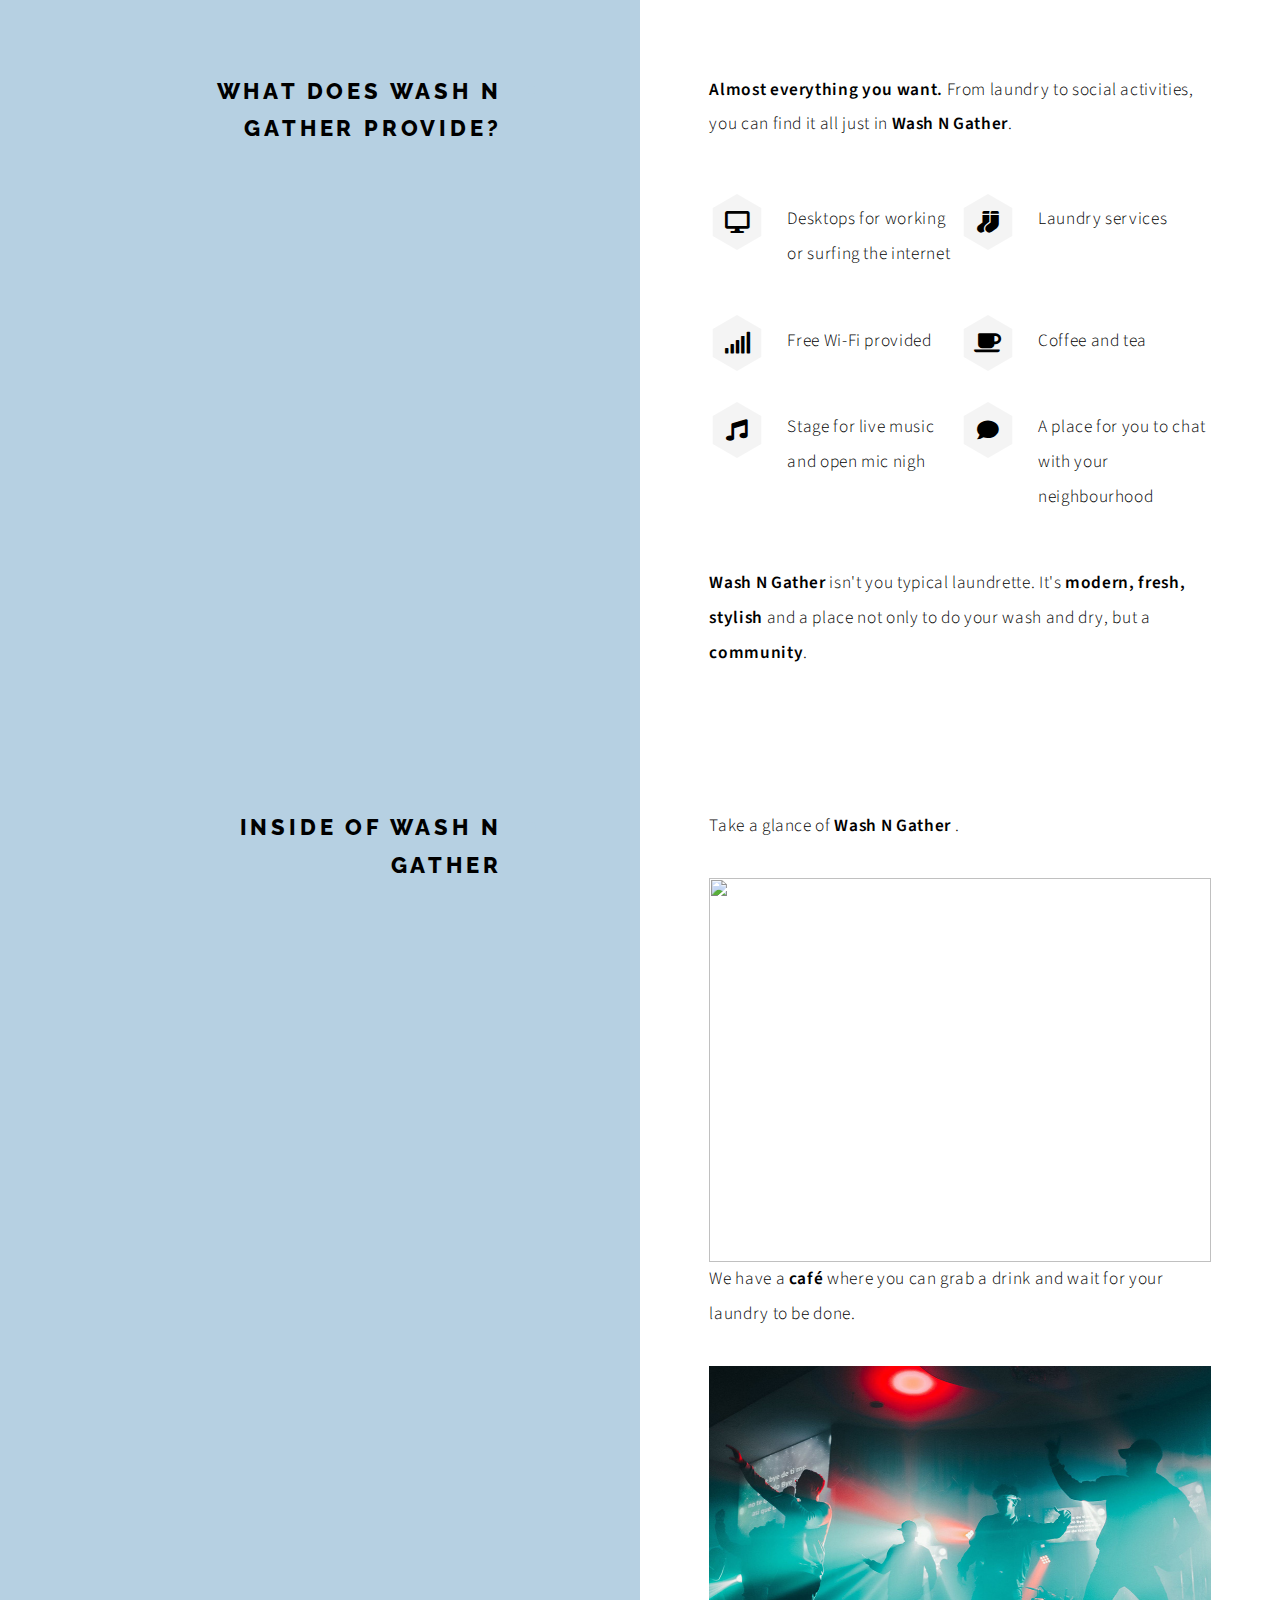
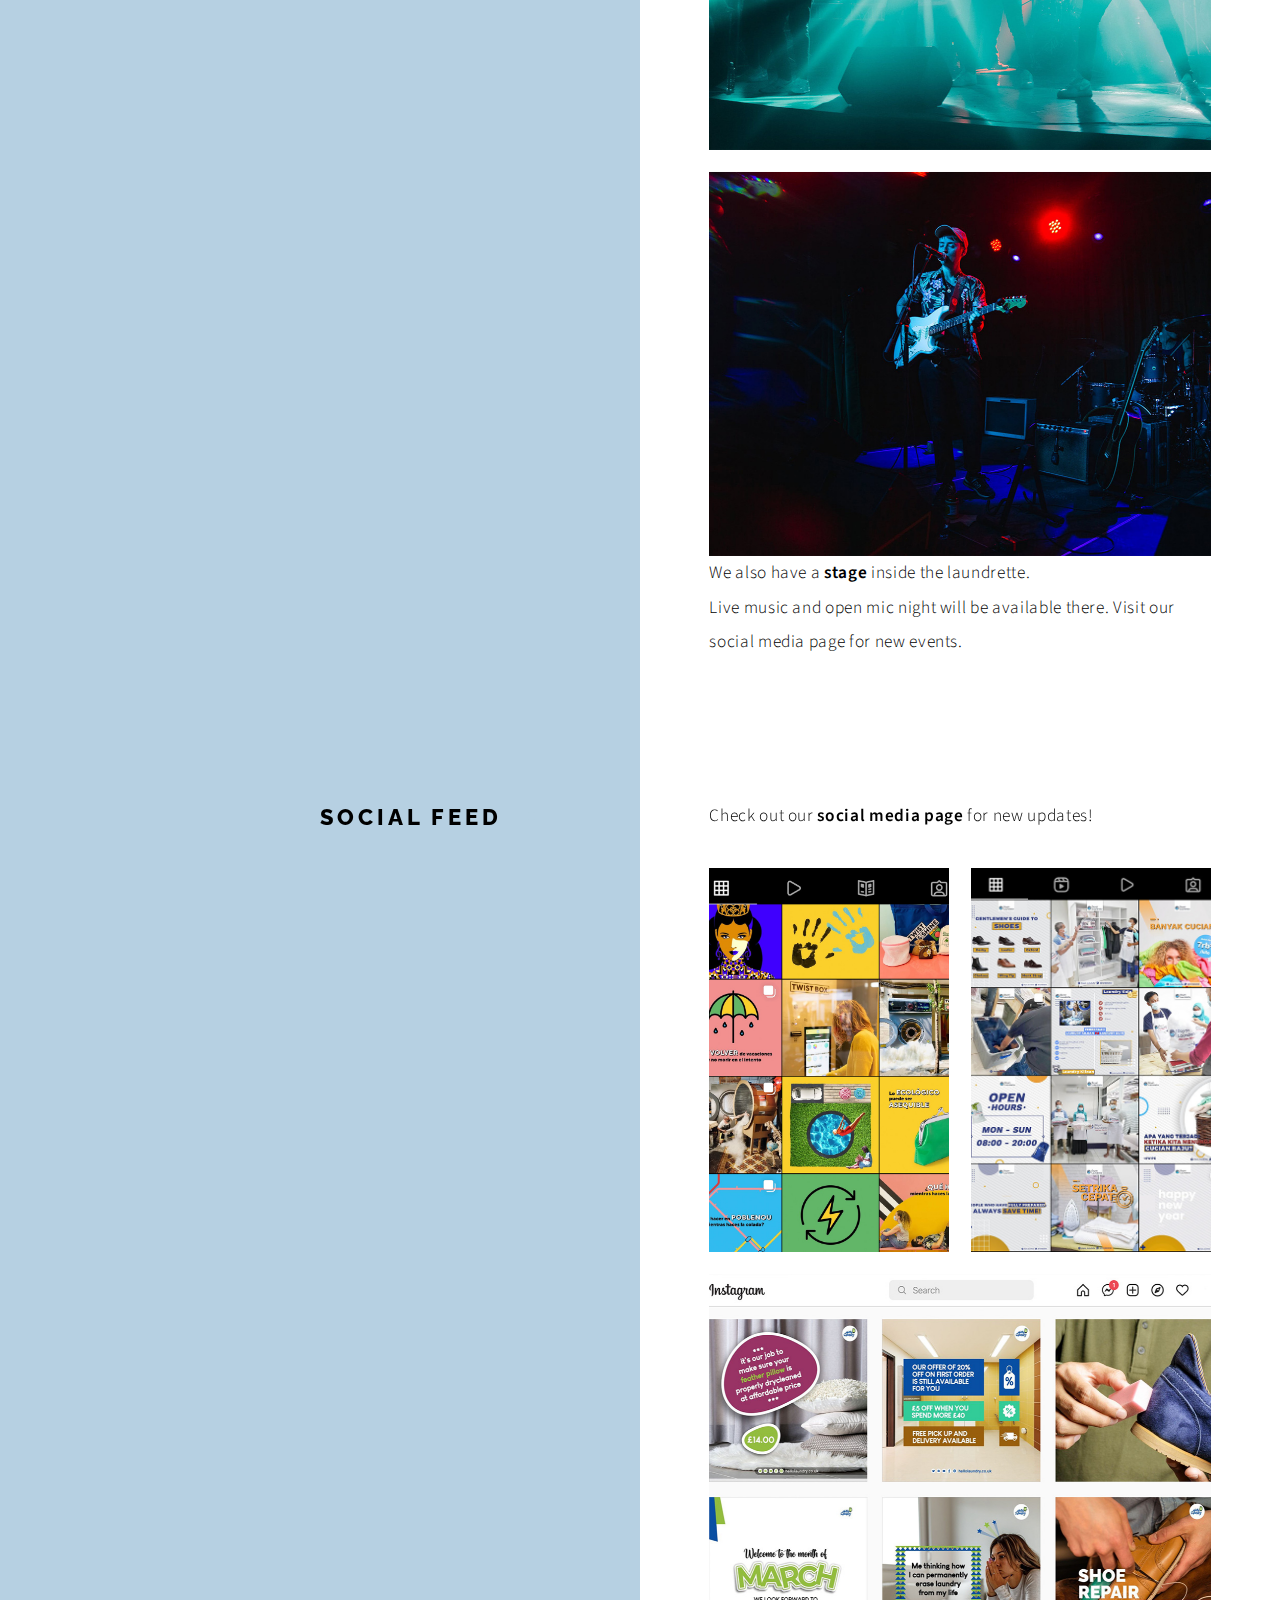
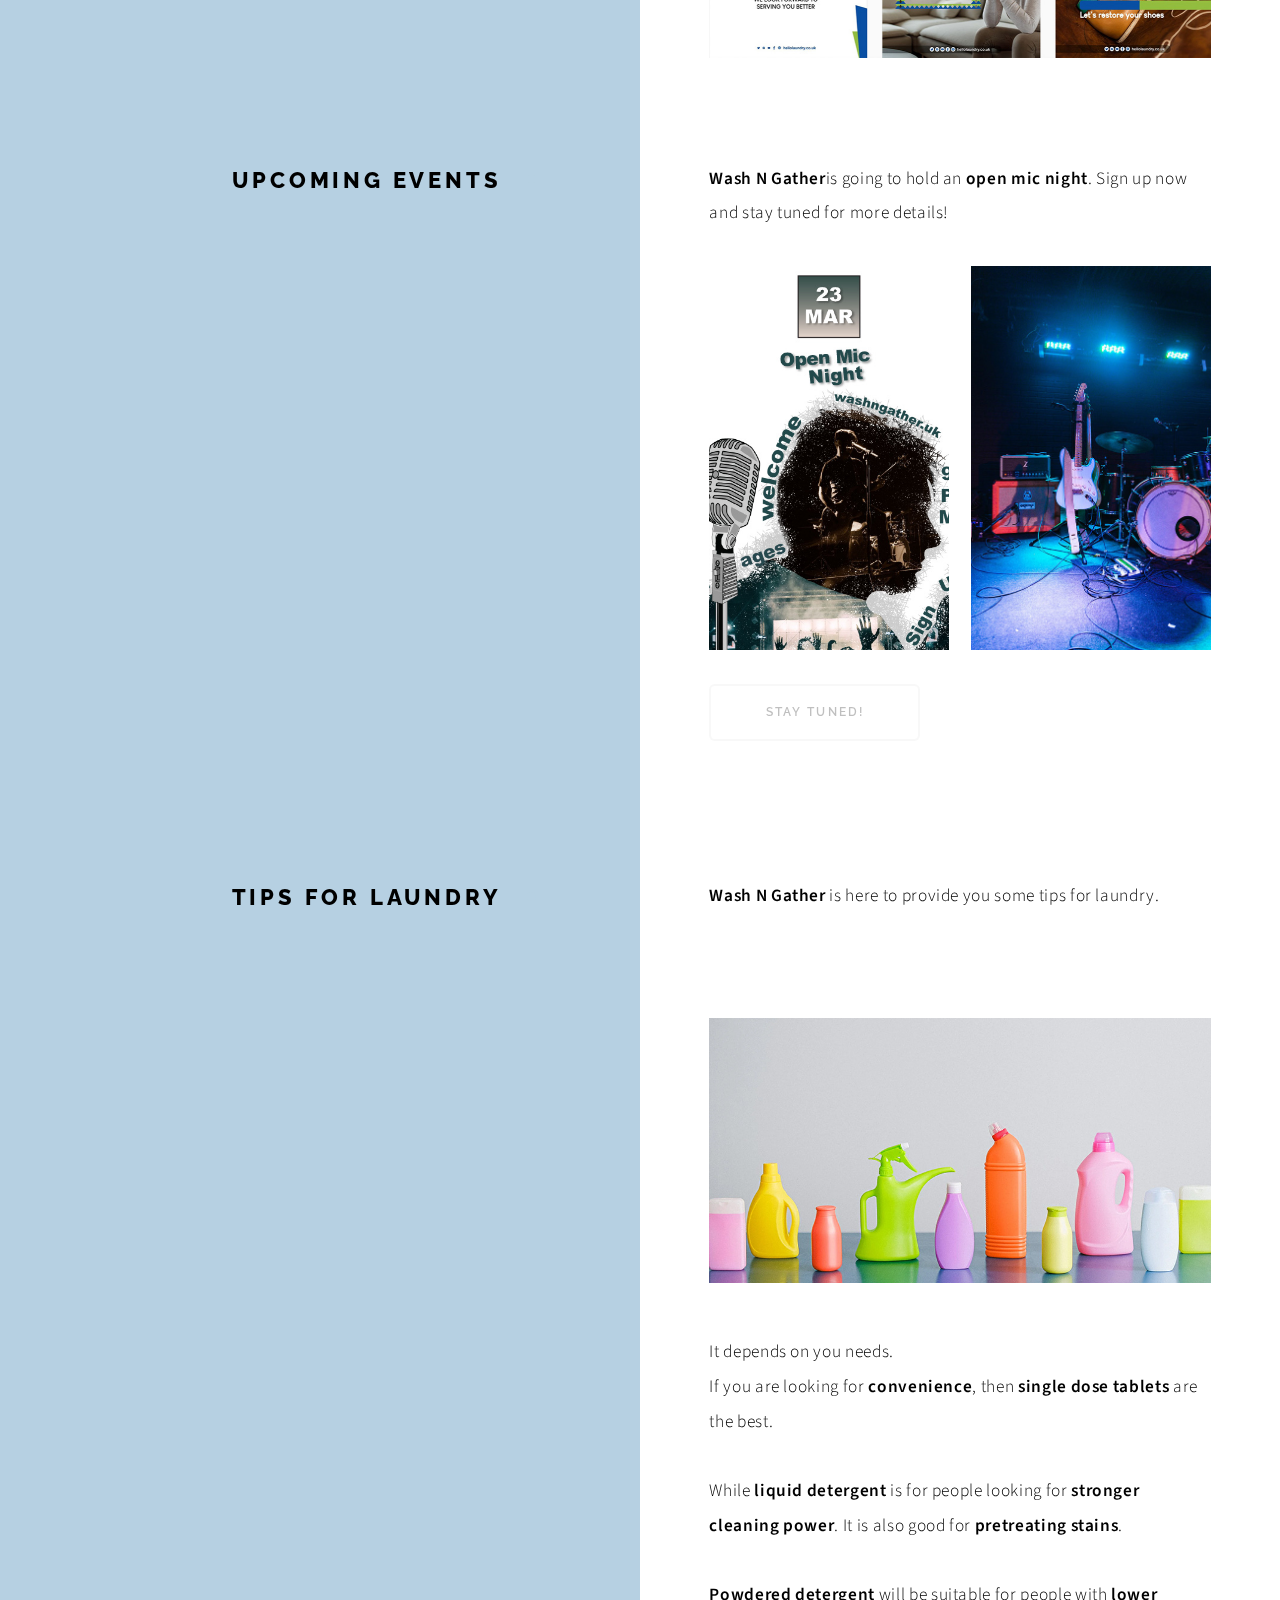
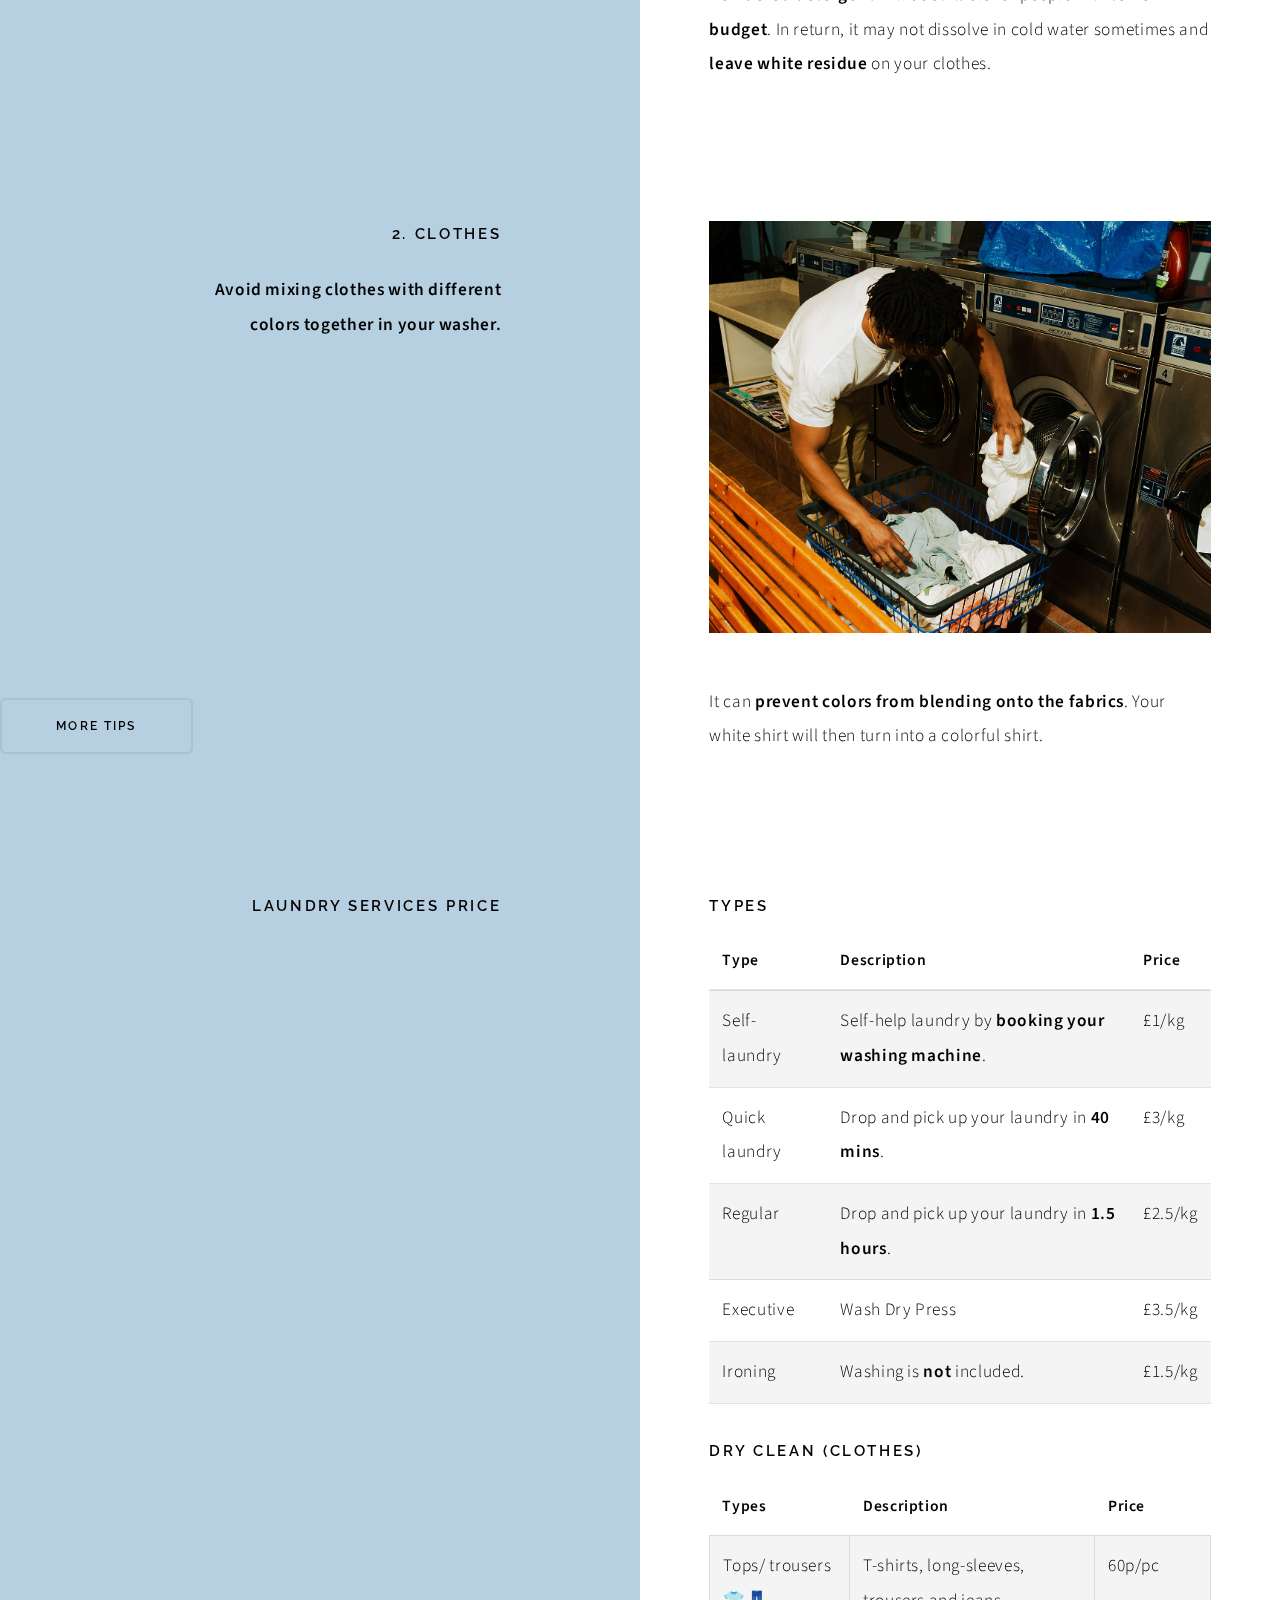
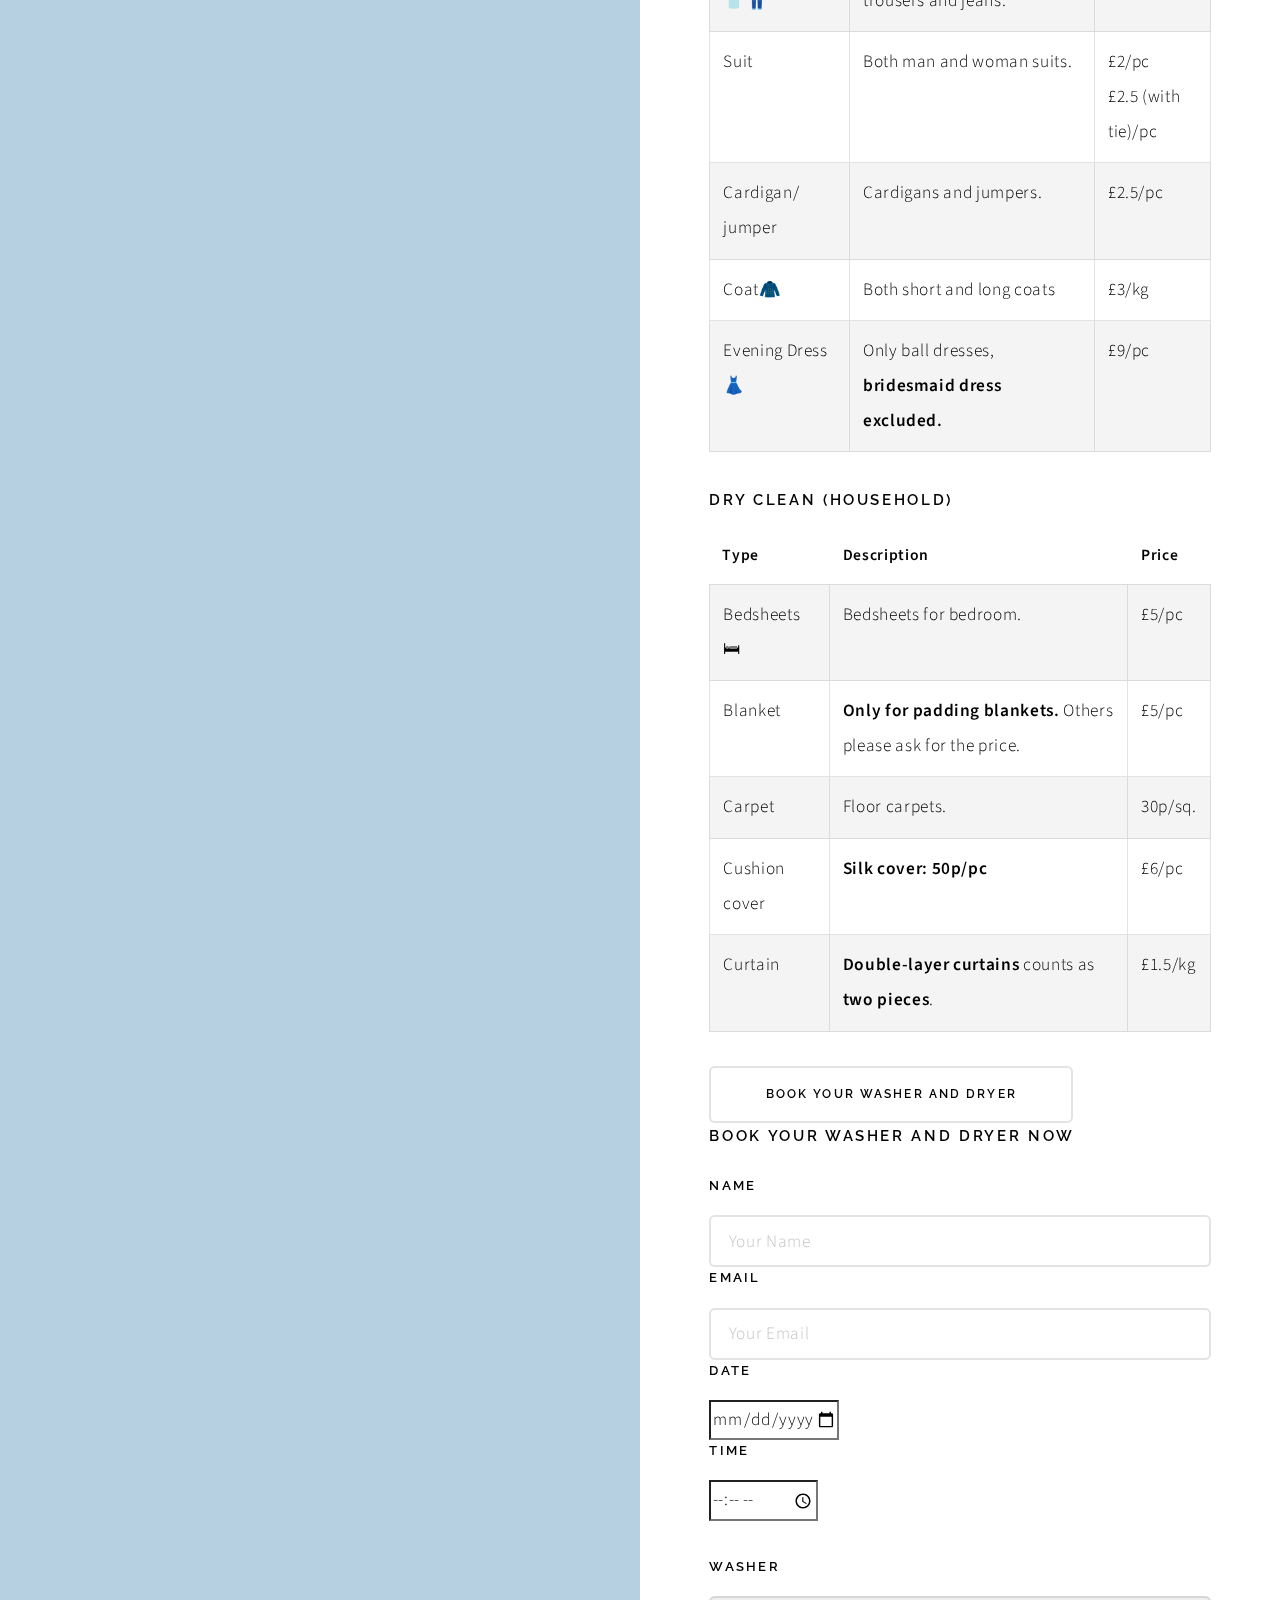
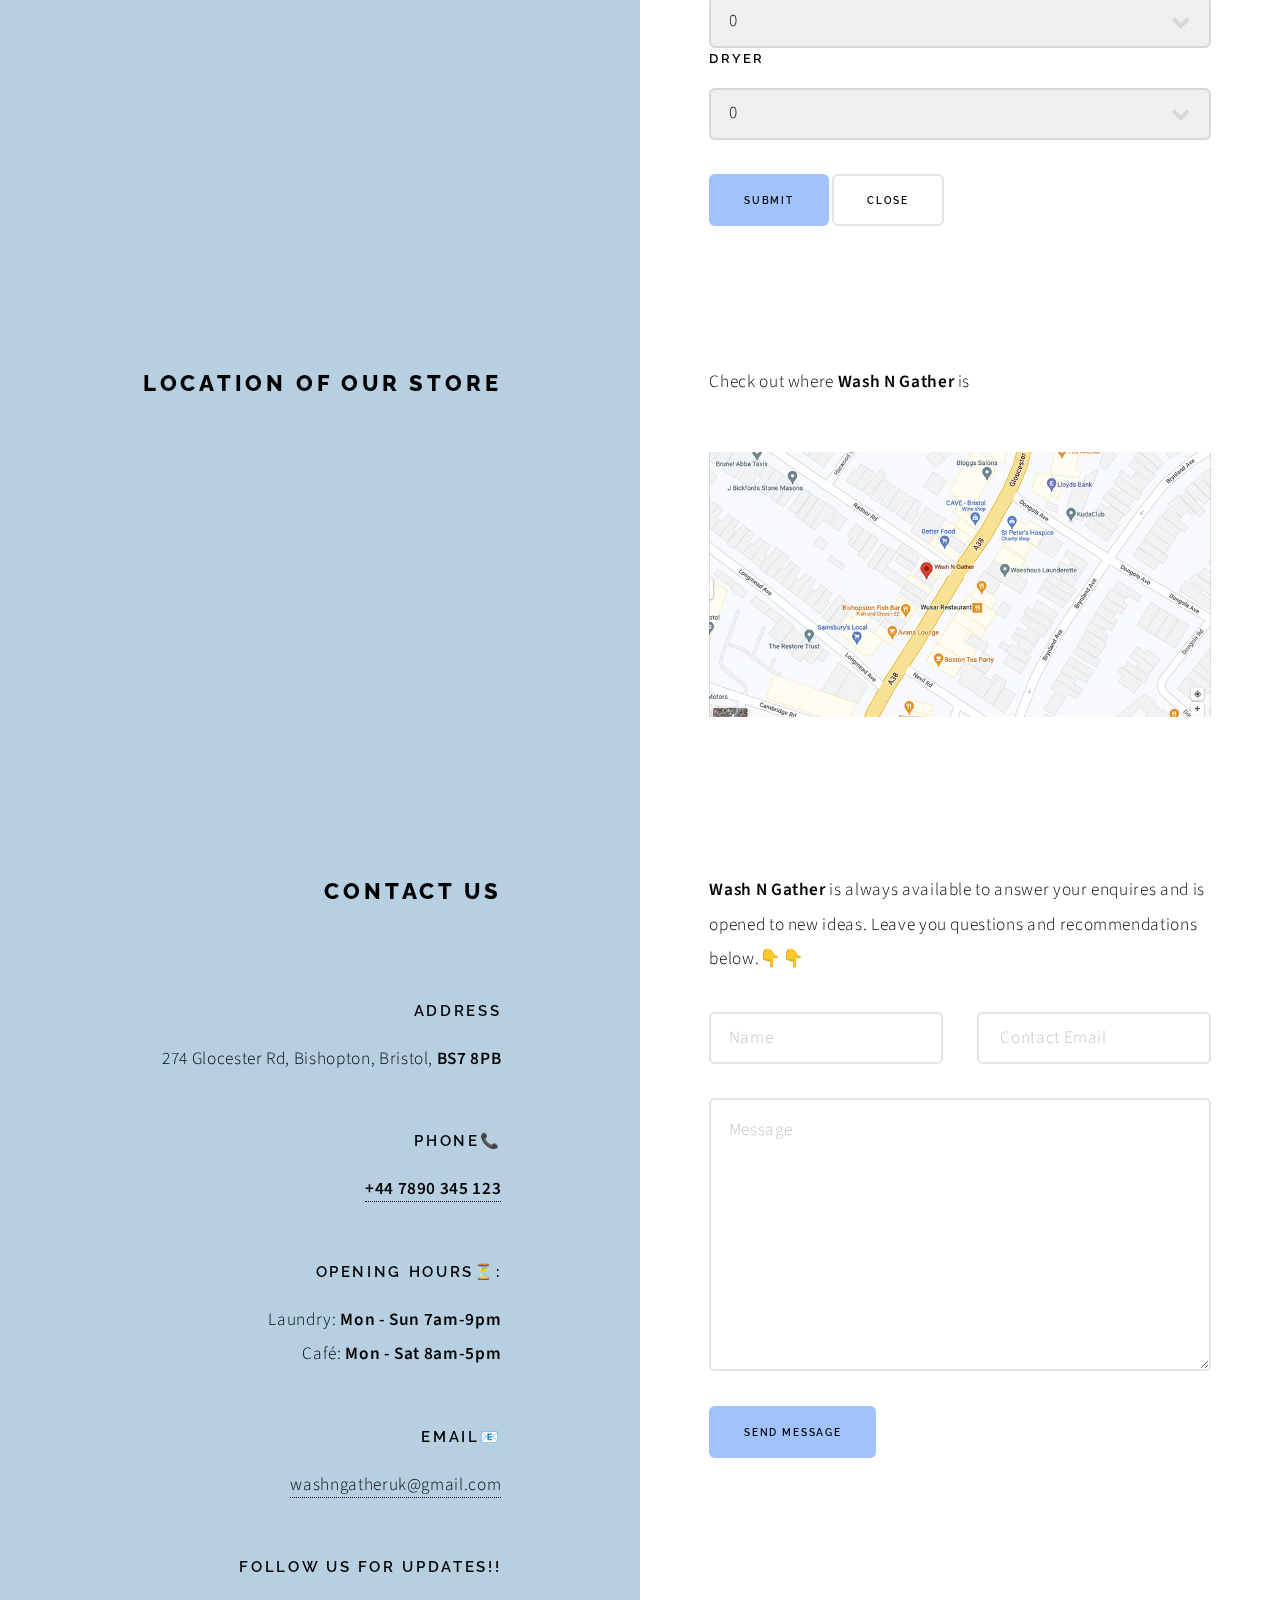
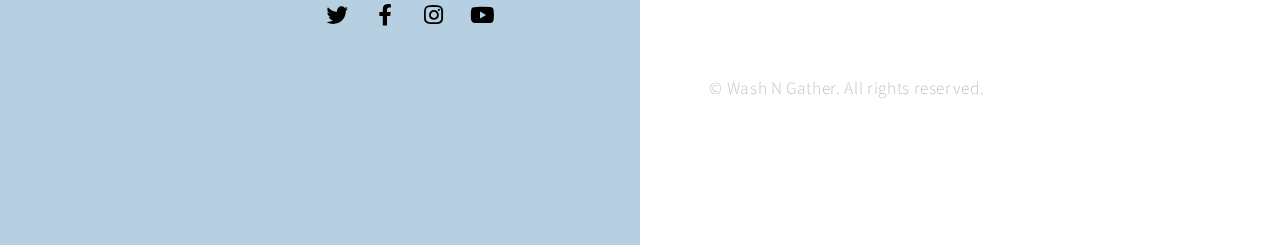
==== commit a72e647e: "form input border" ====
--- a/index.html
+++ b/index.html
@@ -386,7 +386,7 @@
 											</table>
 										</div>
 										<div><button class="button large" onclick="openForm()">Book your washer and dryer</a></div>
-											<div class="form-popup">
+											<div class="form-popup" id="form-popup">
 												<form action="/action_page.php" class="form-container">
 													<h3>Book your washer and dryer now</h3>
 													<label for="name"><b>Name</b></label>
@@ -395,6 +395,29 @@
 													<input type="text" placeholder="Your Email" name="email" required>
 													<label for="date"><b>Date</b></label>
 													<input type="date" id="date" name="date" value="DD//MM/YYYY" min="2022-03-11" max="2023-07-31"></label>
+													<label for="time"><b>Time</b></label>
+													<input type="time" id="appt" name="appt"  min="07:00" max="21:00" required>
+													<br><br>
+												
+													<label for="washer">Washer</label>
+													<select>
+														<option value="0">0</option>
+														<option value="1">1</option>
+														<option value="2">2</option>
+														<option value="3">3</option>
+													</select>
+
+													<label for="dryer">Dryer</label>
+													<select>
+														<option value="0">0</option>
+														<option value="1">1</option>
+														<option value="2">2</option>
+														<option value="3">3</option>
+													</select>
+													<br>
+													<button type="submit" class="button primary">Submit</button>
+													<button type="button" class="button" onclick="closeForm()">Close</button>
+
 												</form>
 											</div>
 								</div>
--- a/assets/css/main.css
+++ b/assets/css/main.css
@@ -2135,7 +2135,7 @@
 		input[type="url"]:focus,
 		select:focus,
 		textarea:focus {
-			border-color: #2ee4bb;
+			border-color:#6082B6 ;
 		}
 
 	label {
@@ -3854,7 +3854,7 @@
 		flex-wrap: wrap;
 	}
 
-	/*	body.is-ie #wrapper section > header {
+		body.is-ie #wrapper section > header {
 			width: 50%;
 		}
 
@@ -3872,7 +3872,7 @@
 	body.is-ie #wrapper > section > .content > section {
 		width: 100vw;
 	}
-	*/
+
 	@media screen and (max-width: 1280px) {
 
 		body.is-ie #wrapper section > footer {
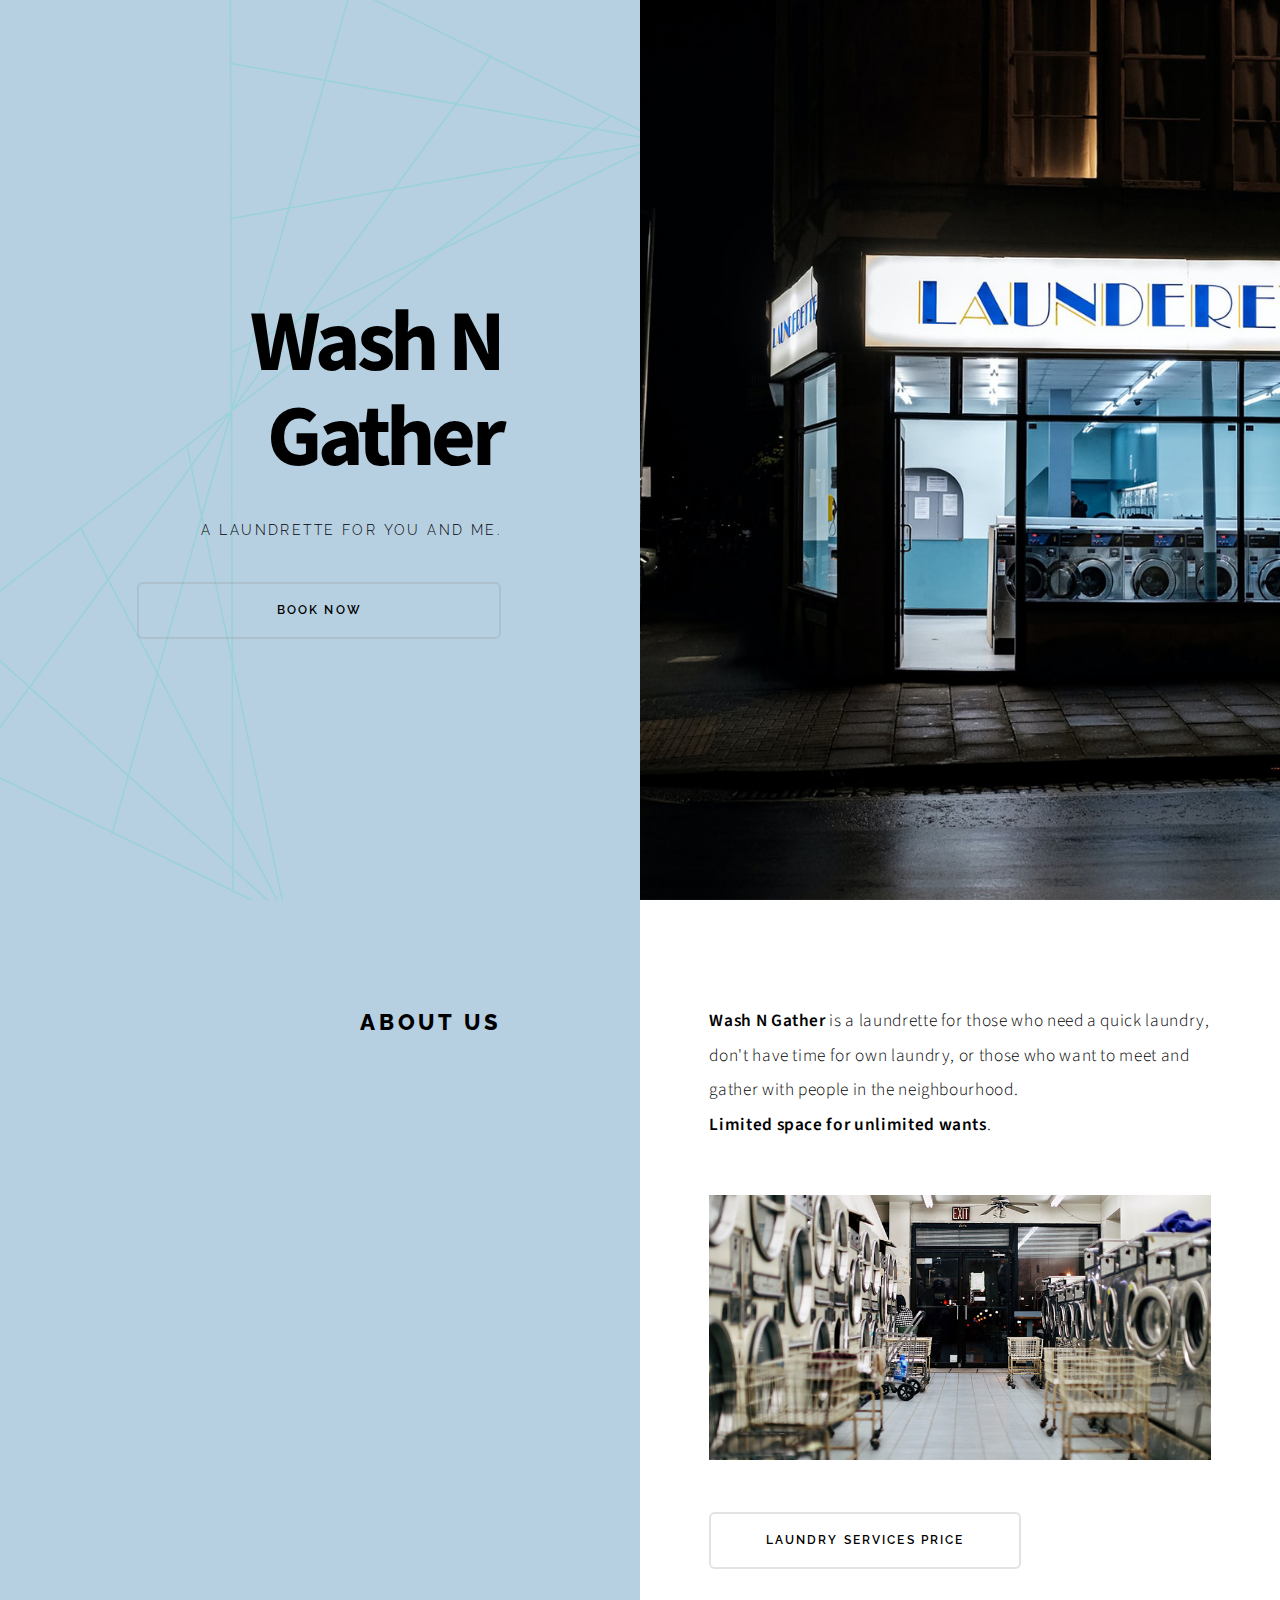
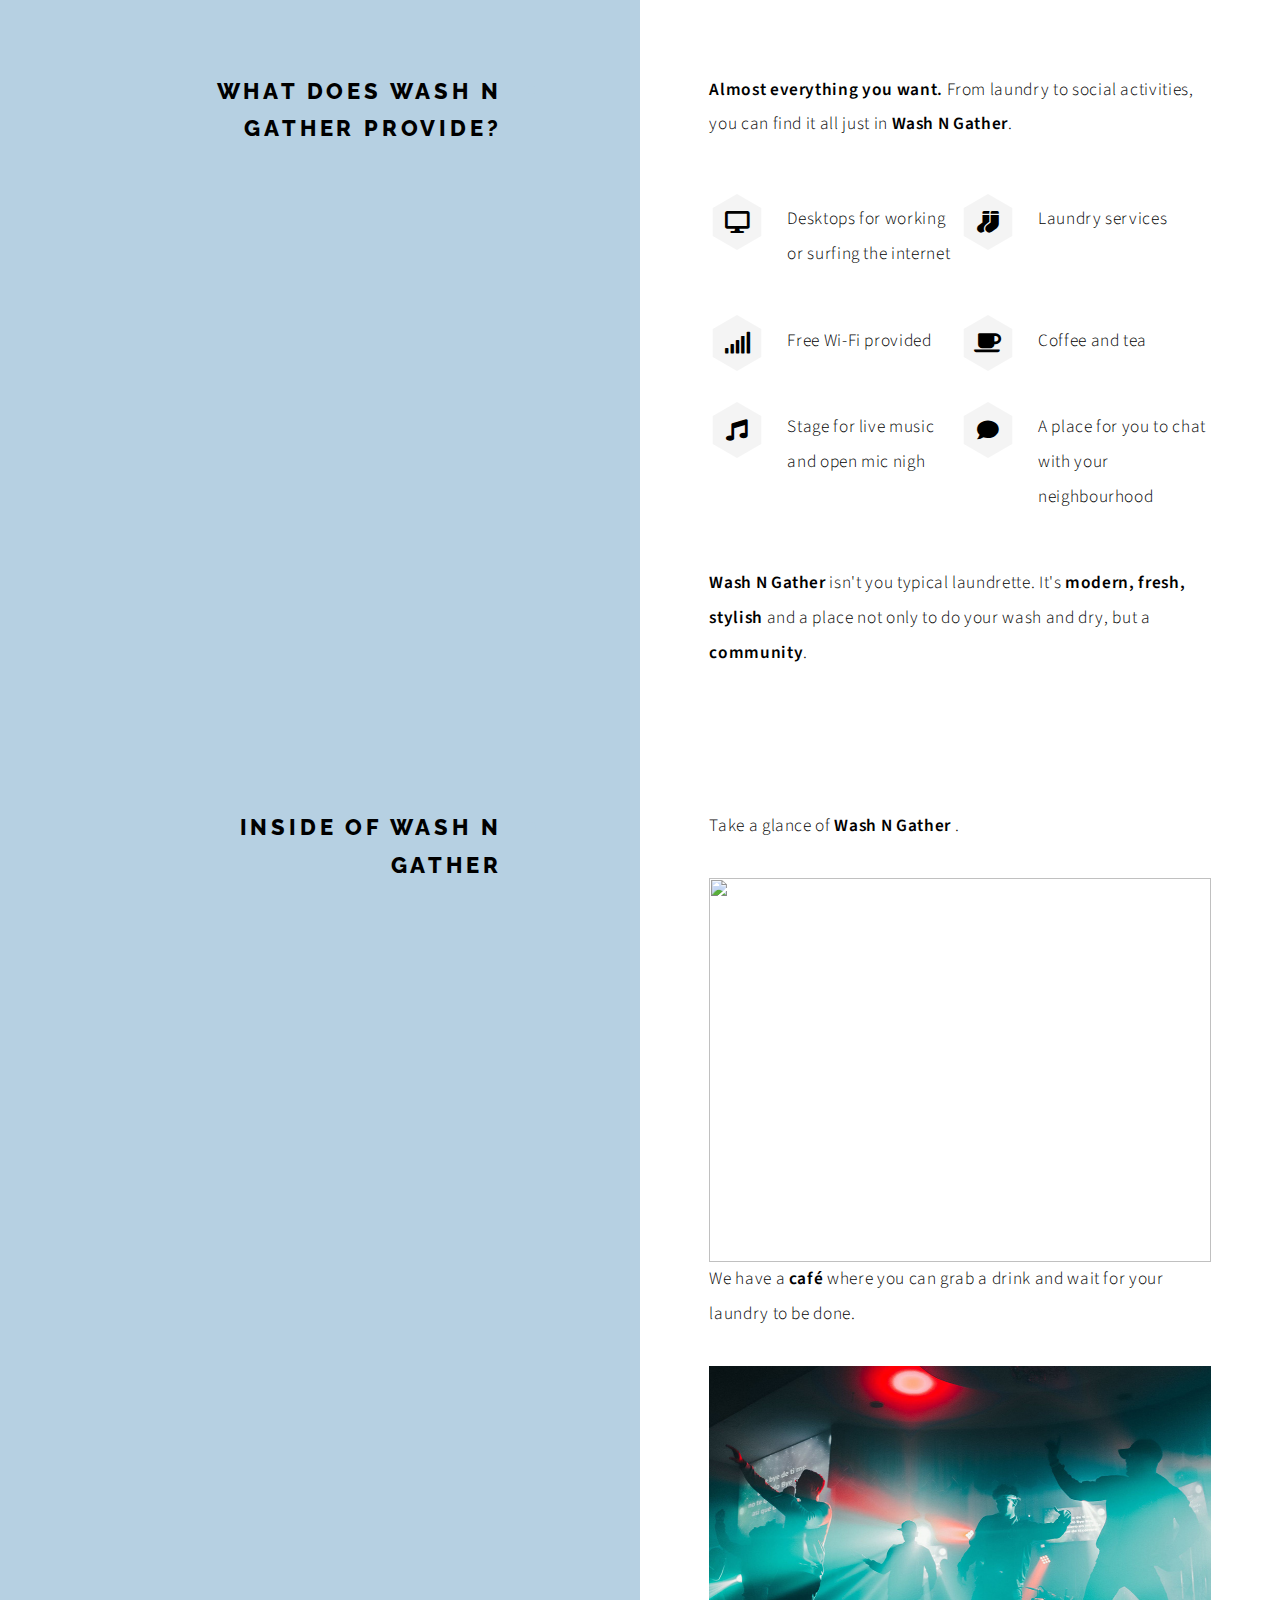
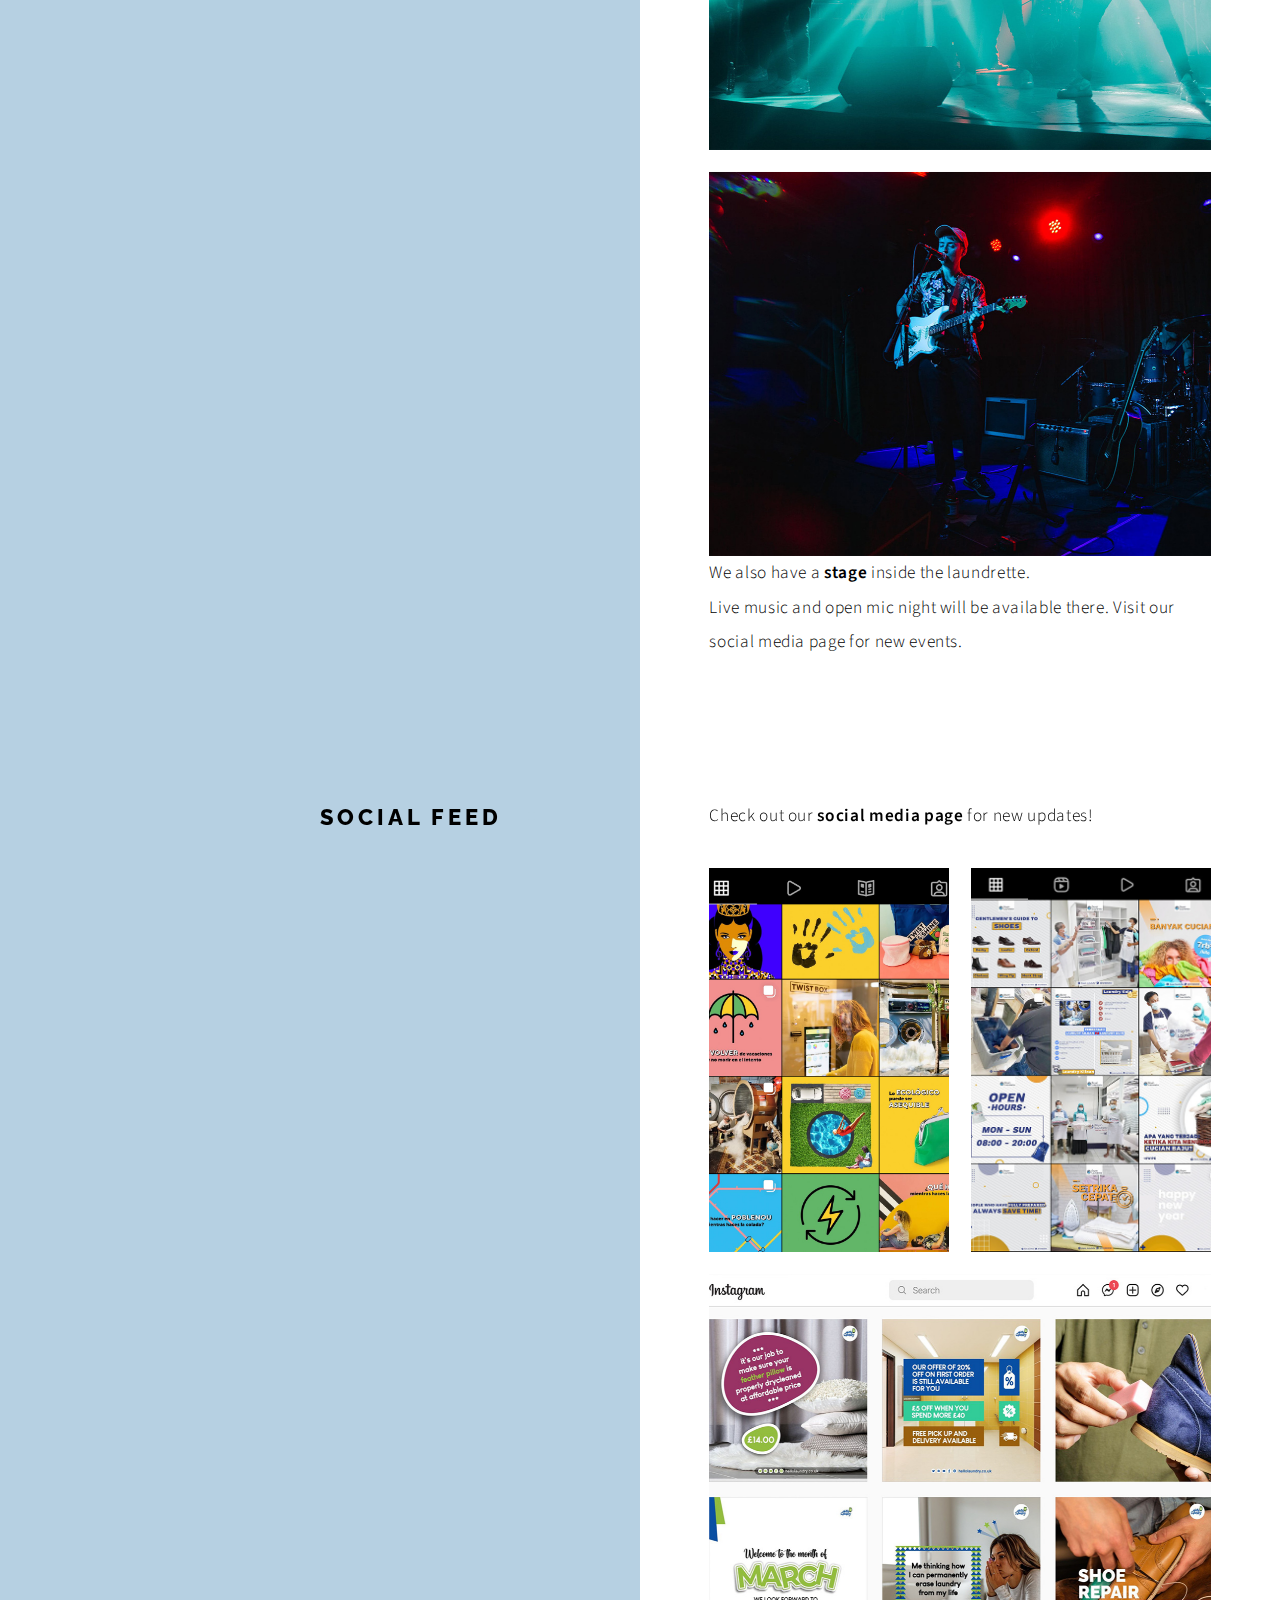
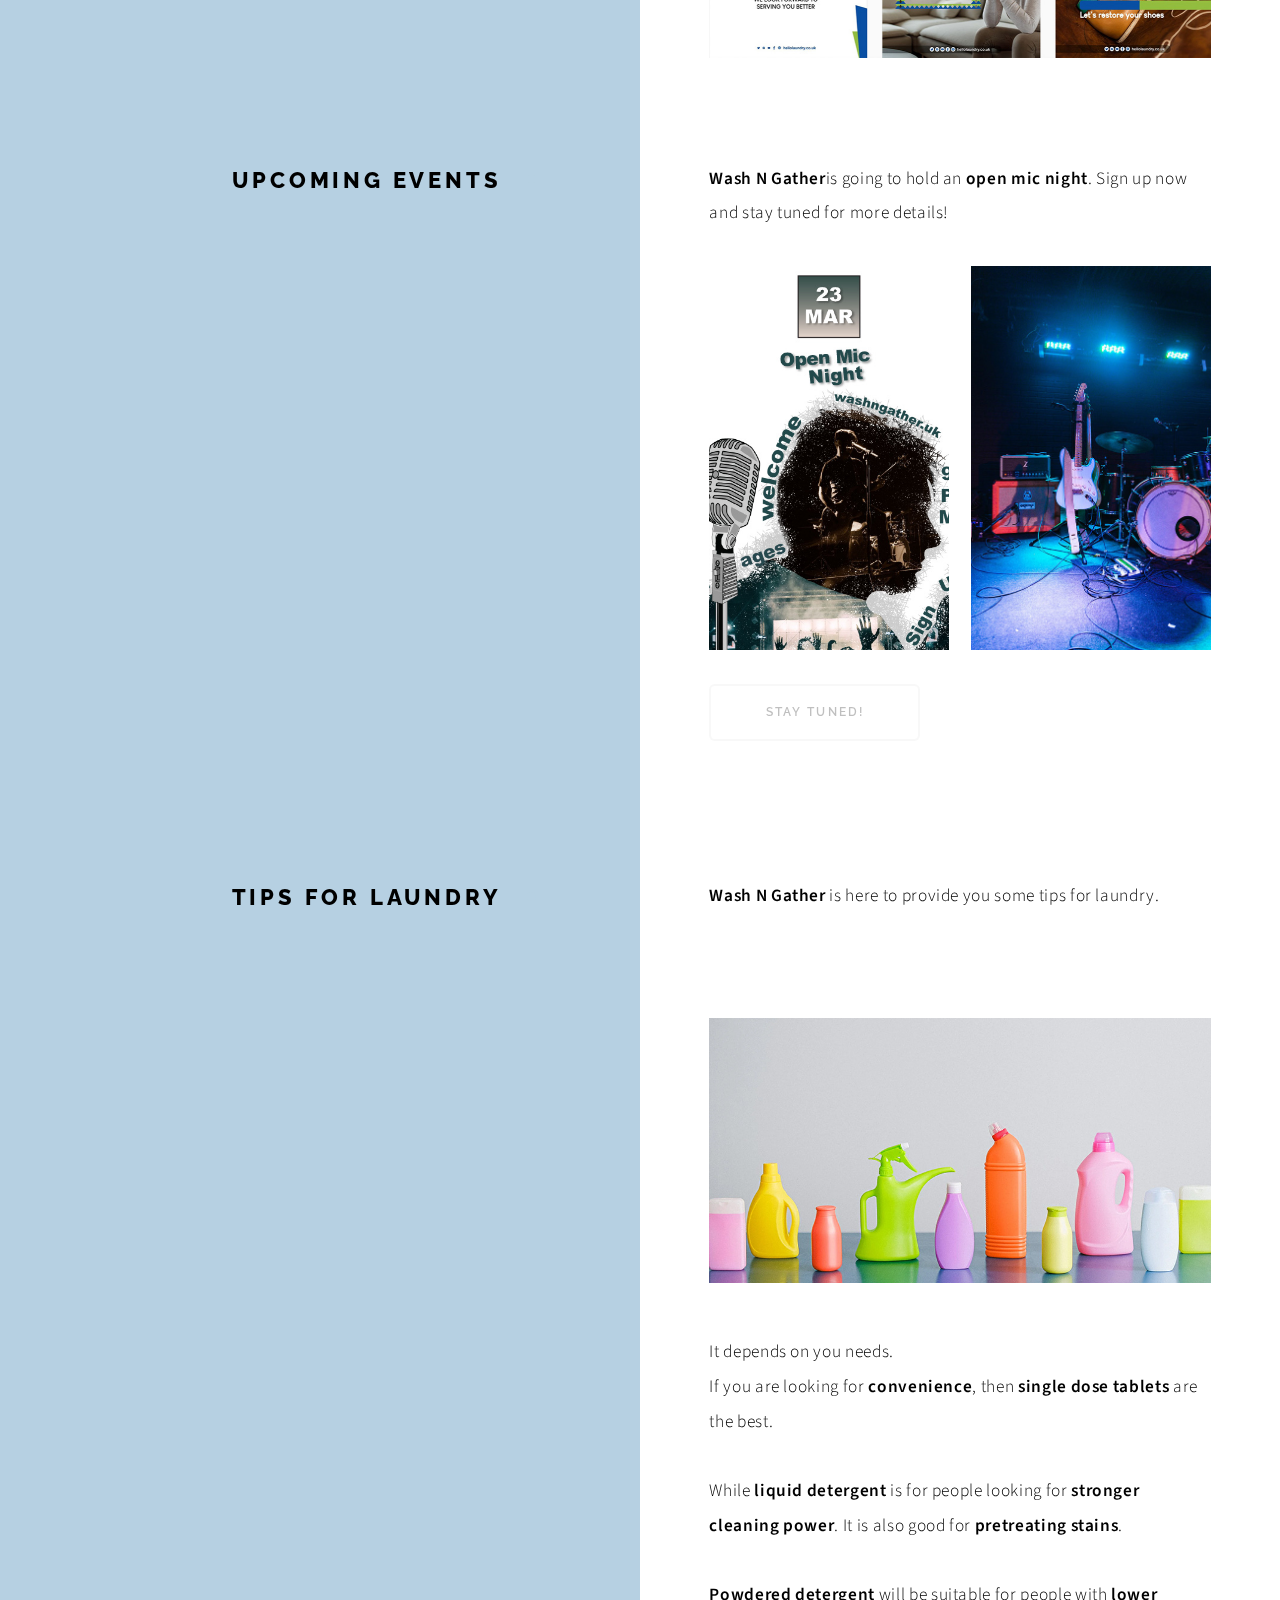
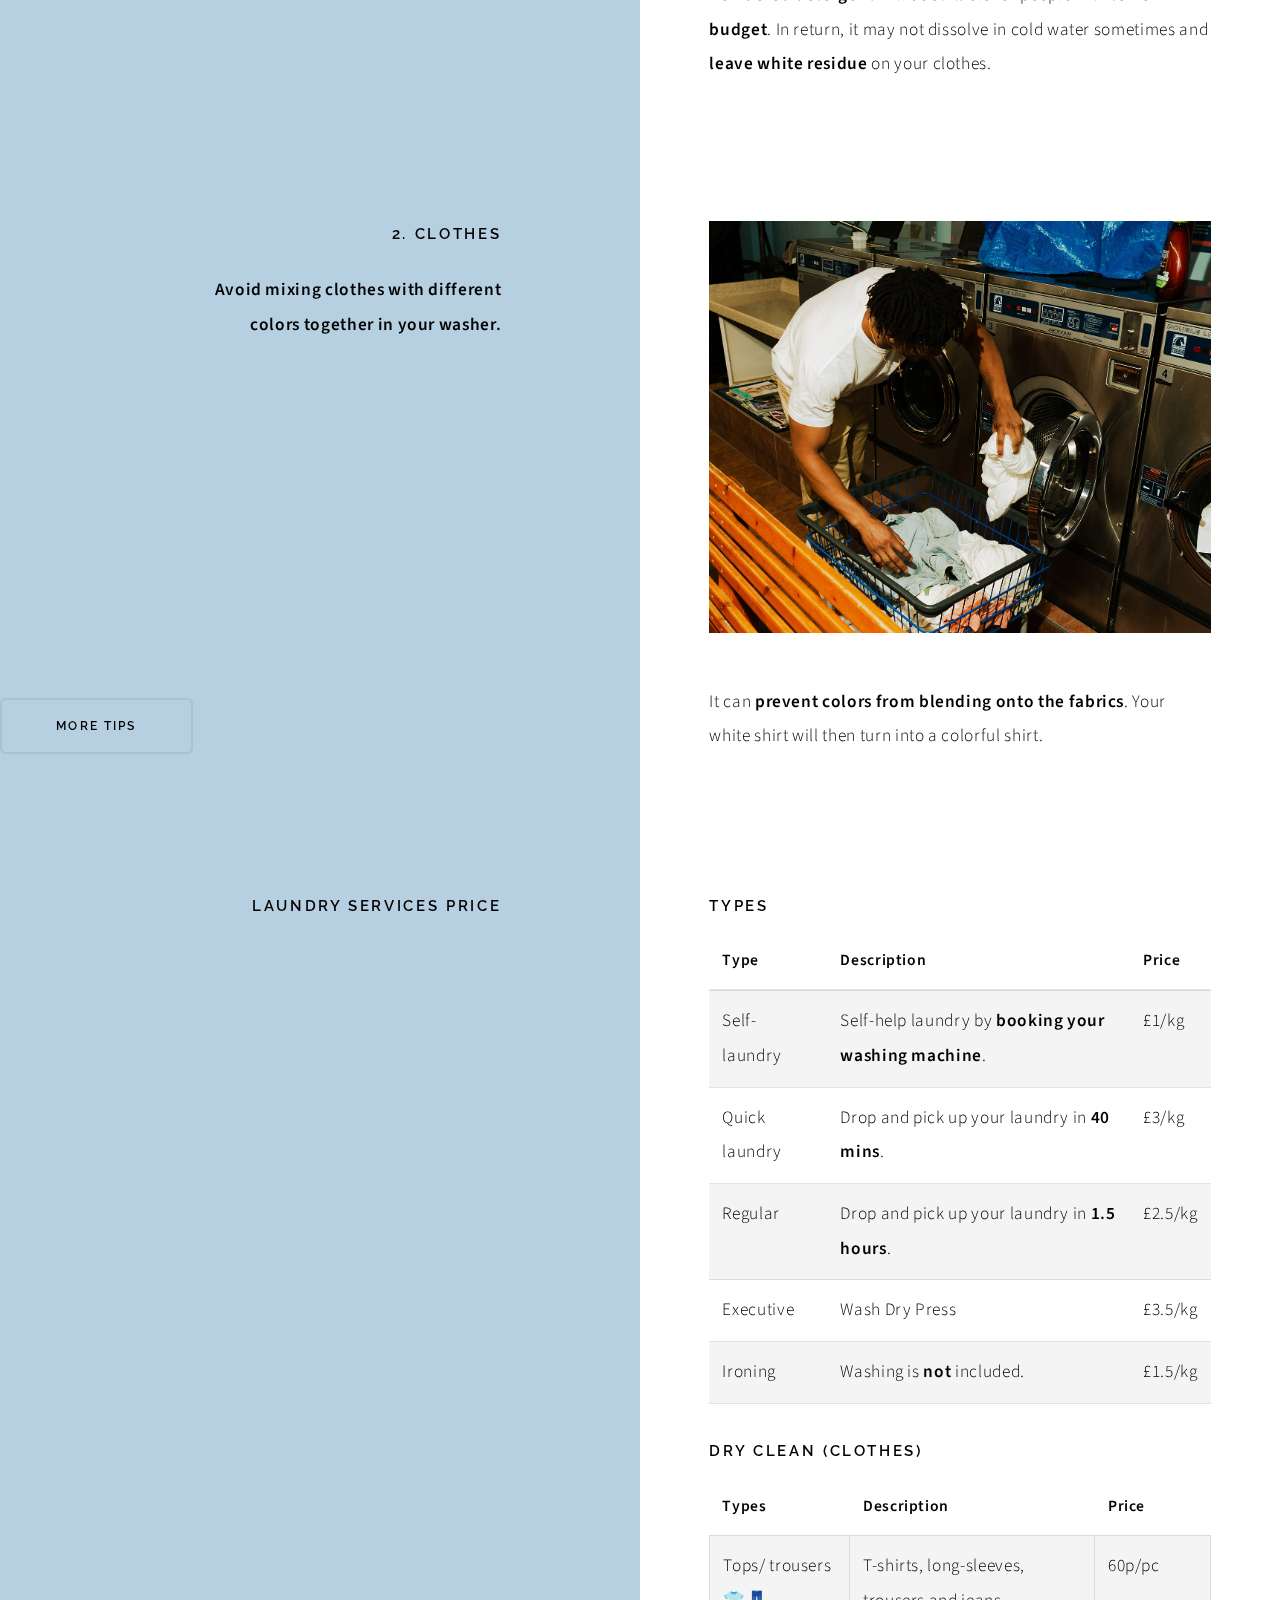
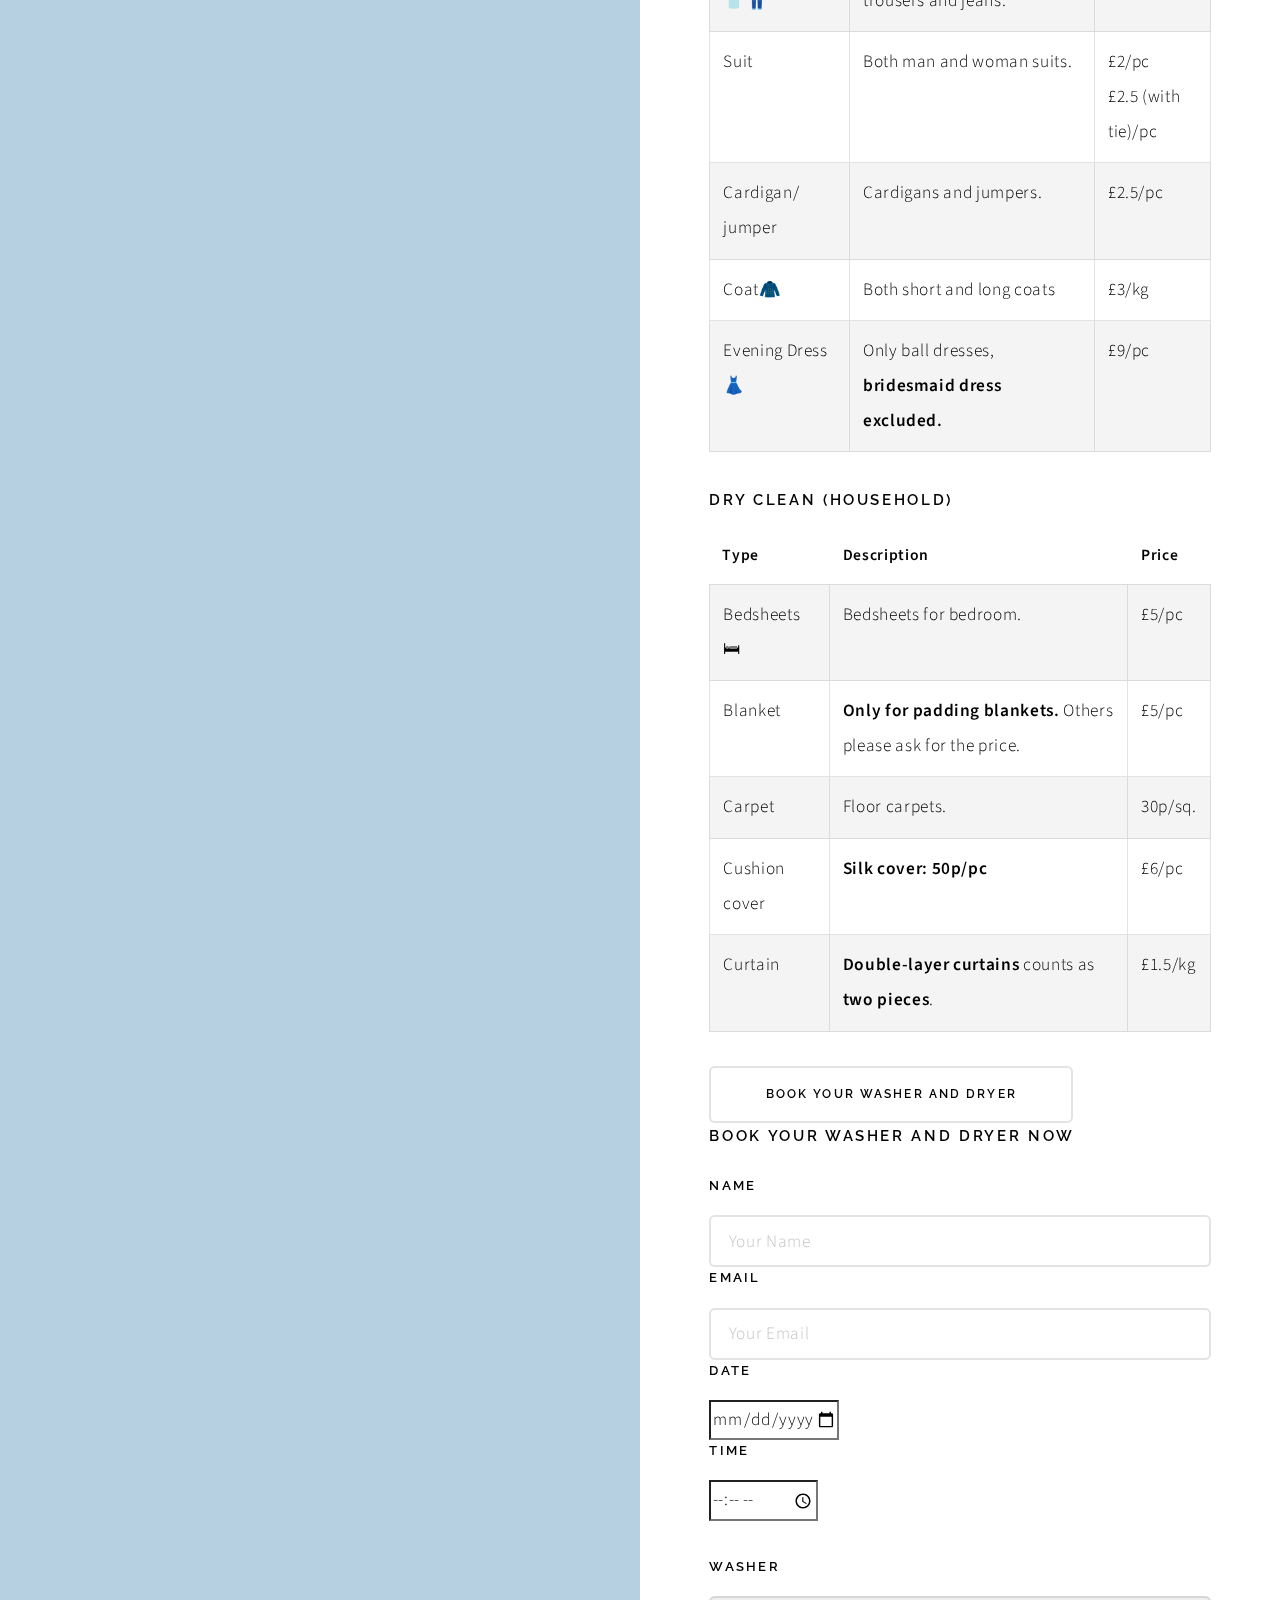
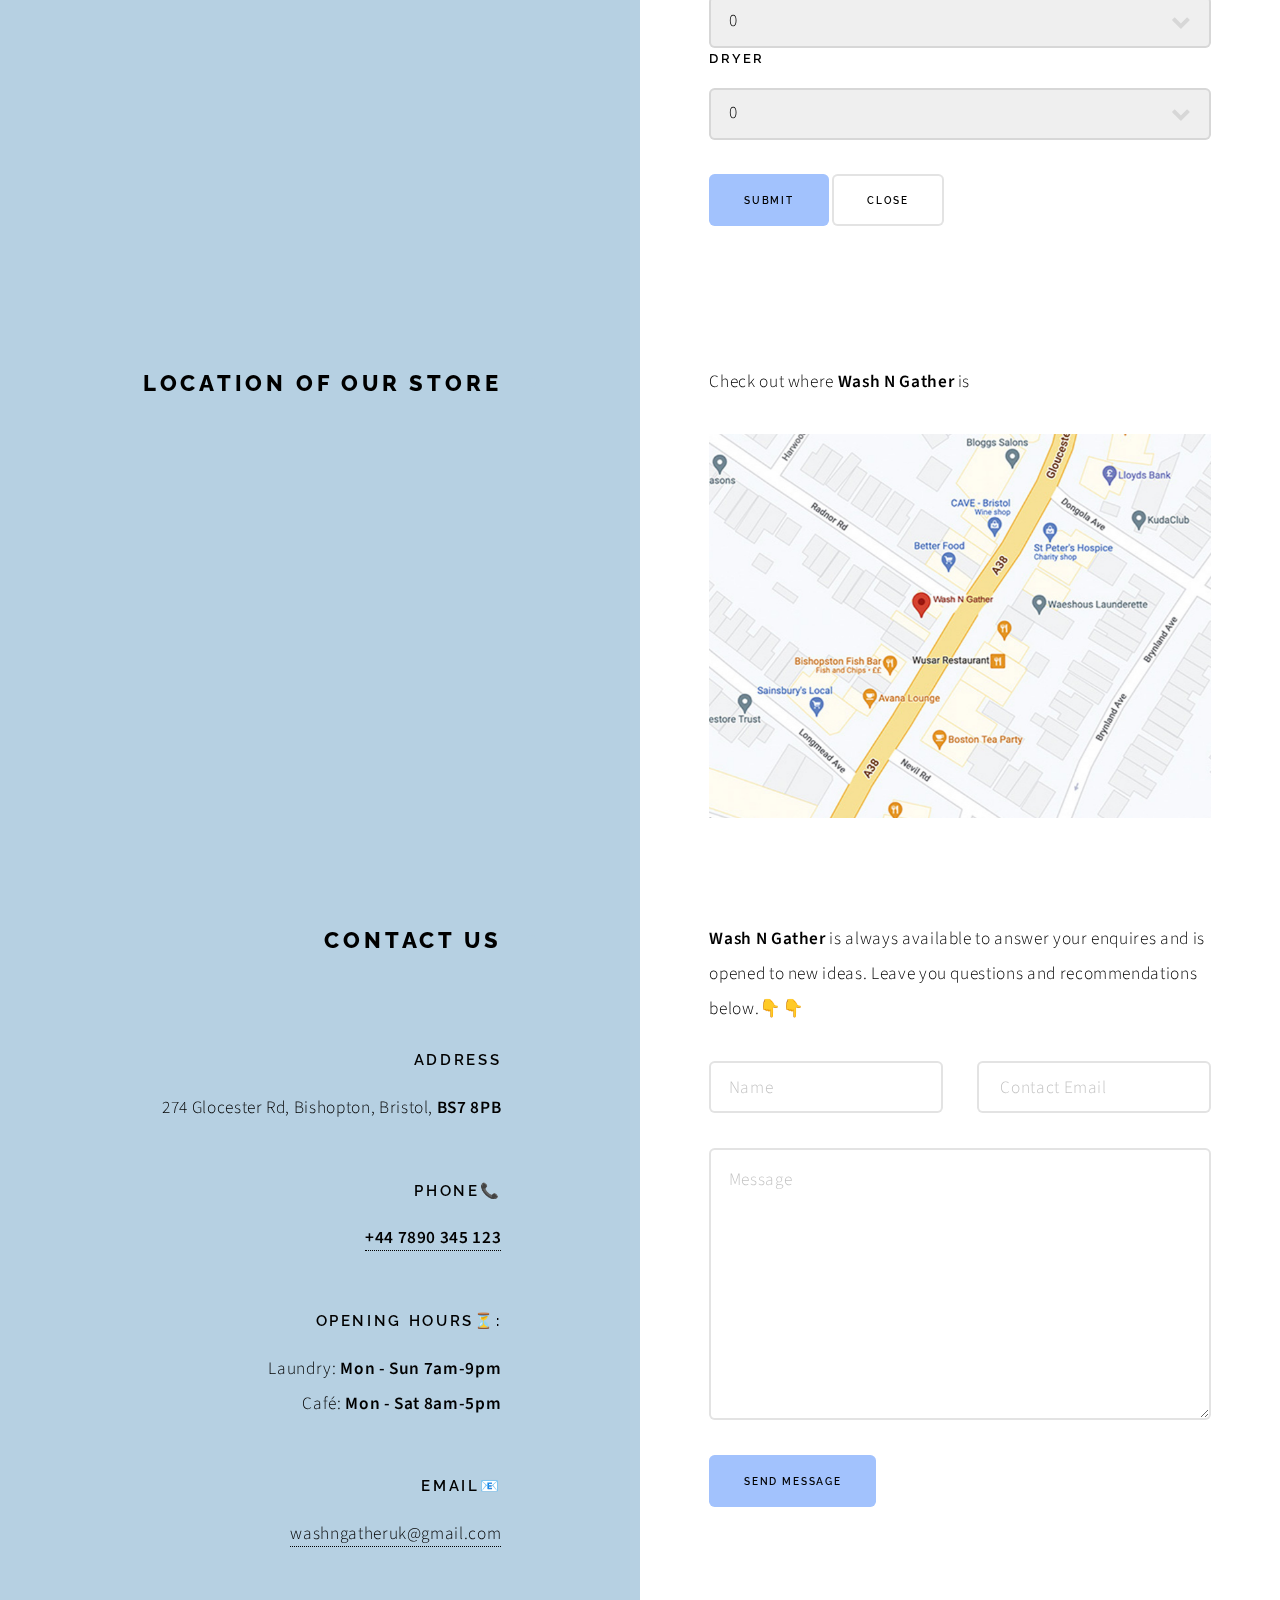
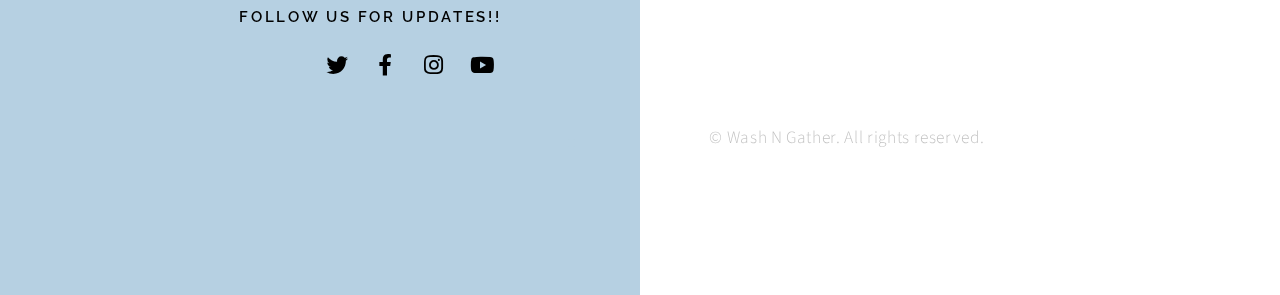
==== commit 509cf087: "map gallery" ====
--- a/index.html
+++ b/index.html
@@ -513,7 +513,9 @@
 					</header>
 					<div class="content">
 						<p>Check out where <strong>Wash N Gather</strong> is</p>
-						<span class="image main"><img src="images/pic02_map.jpg"></span>
+						<div class="gallery">
+							<a href="images/gallery/fulls/04_map.jpg" class="landscape"><img src="images/gallery/thumbs/04_map.jpg" alt="" /></a>
+						</div>
 						
 					</div>
 				</section>
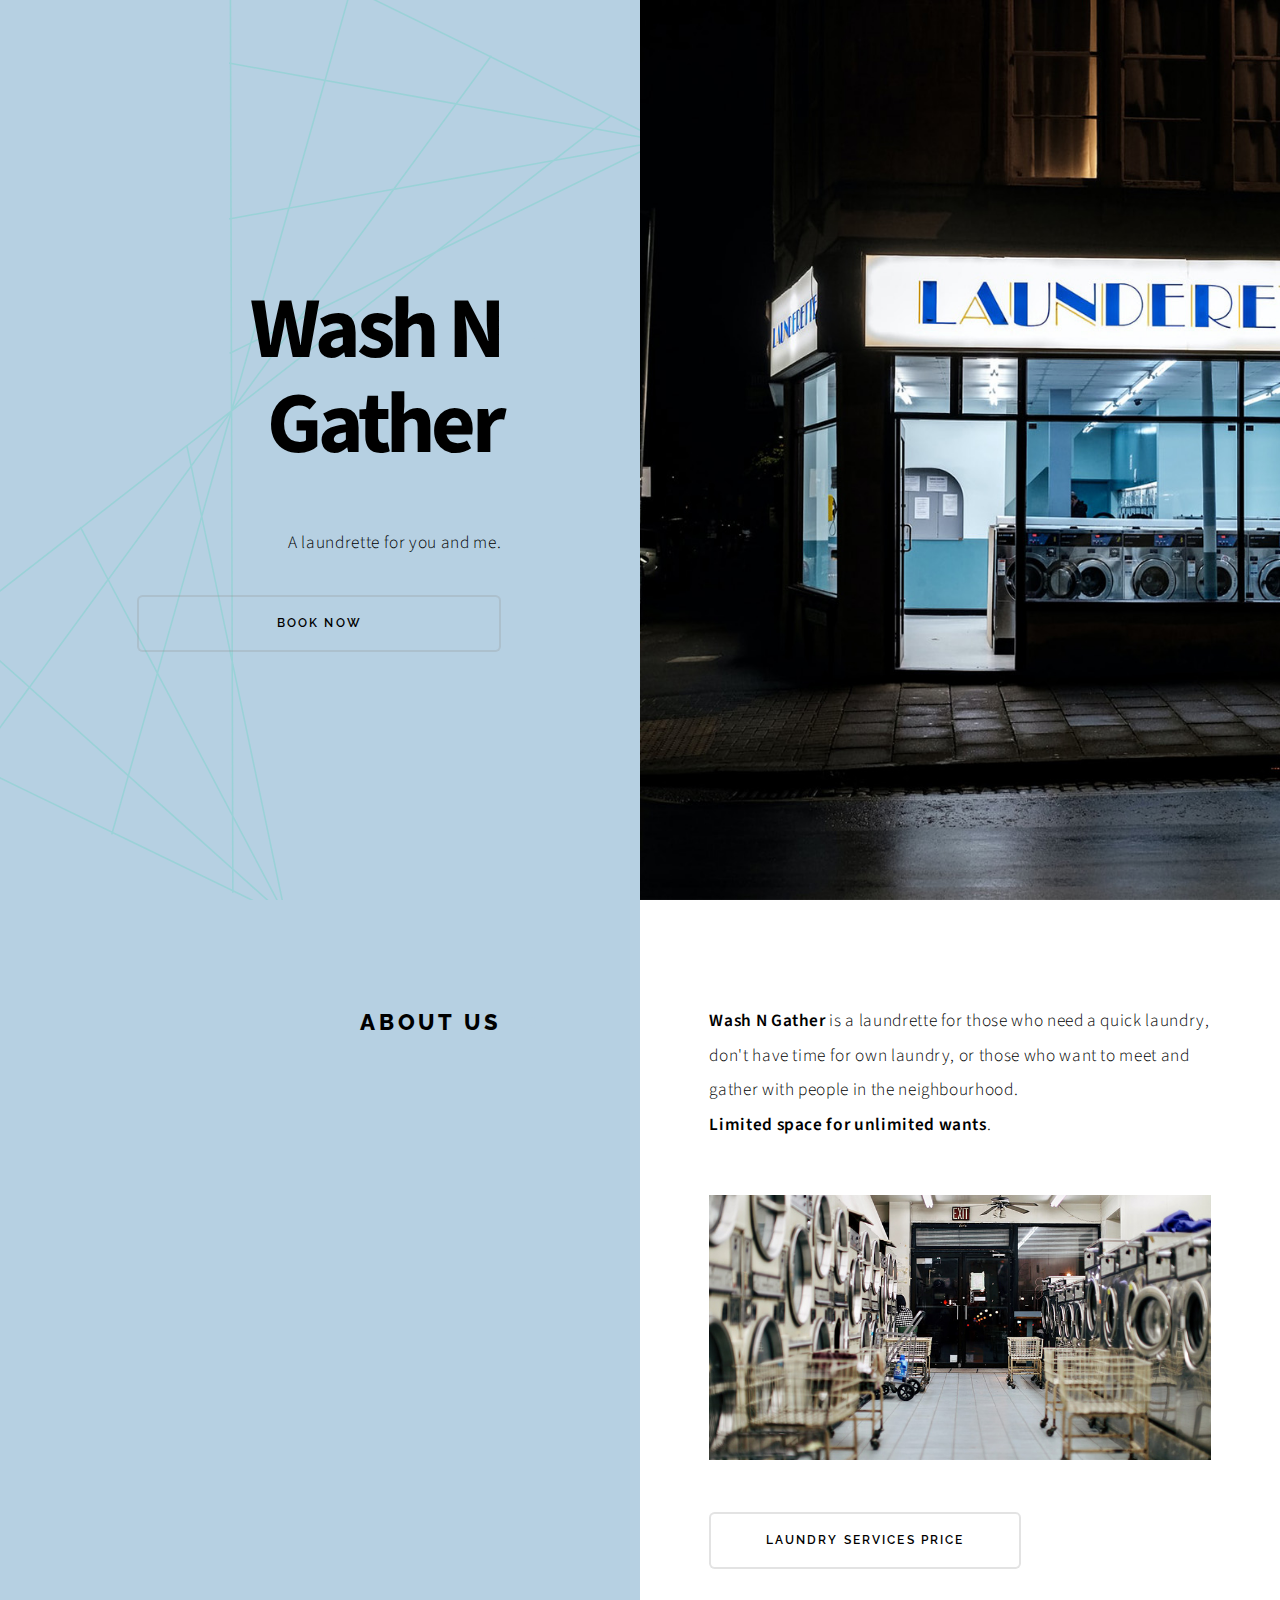
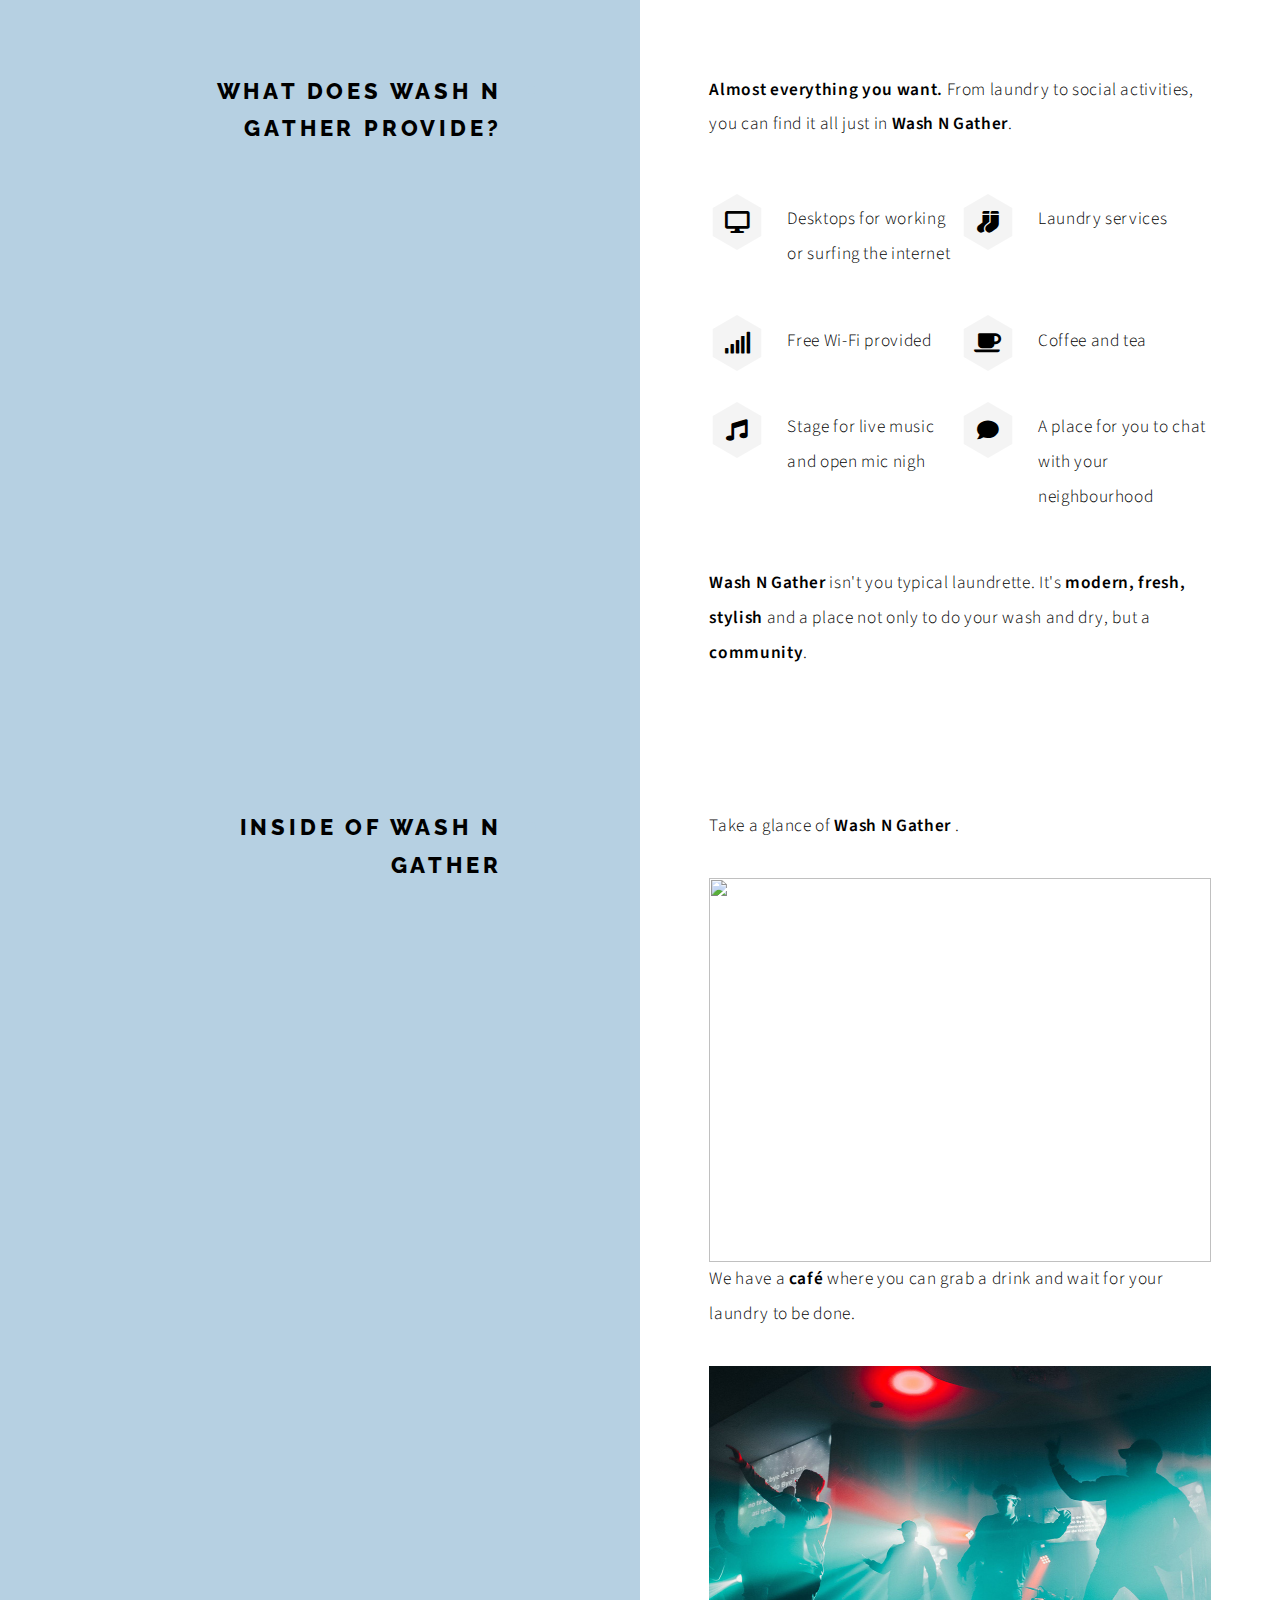
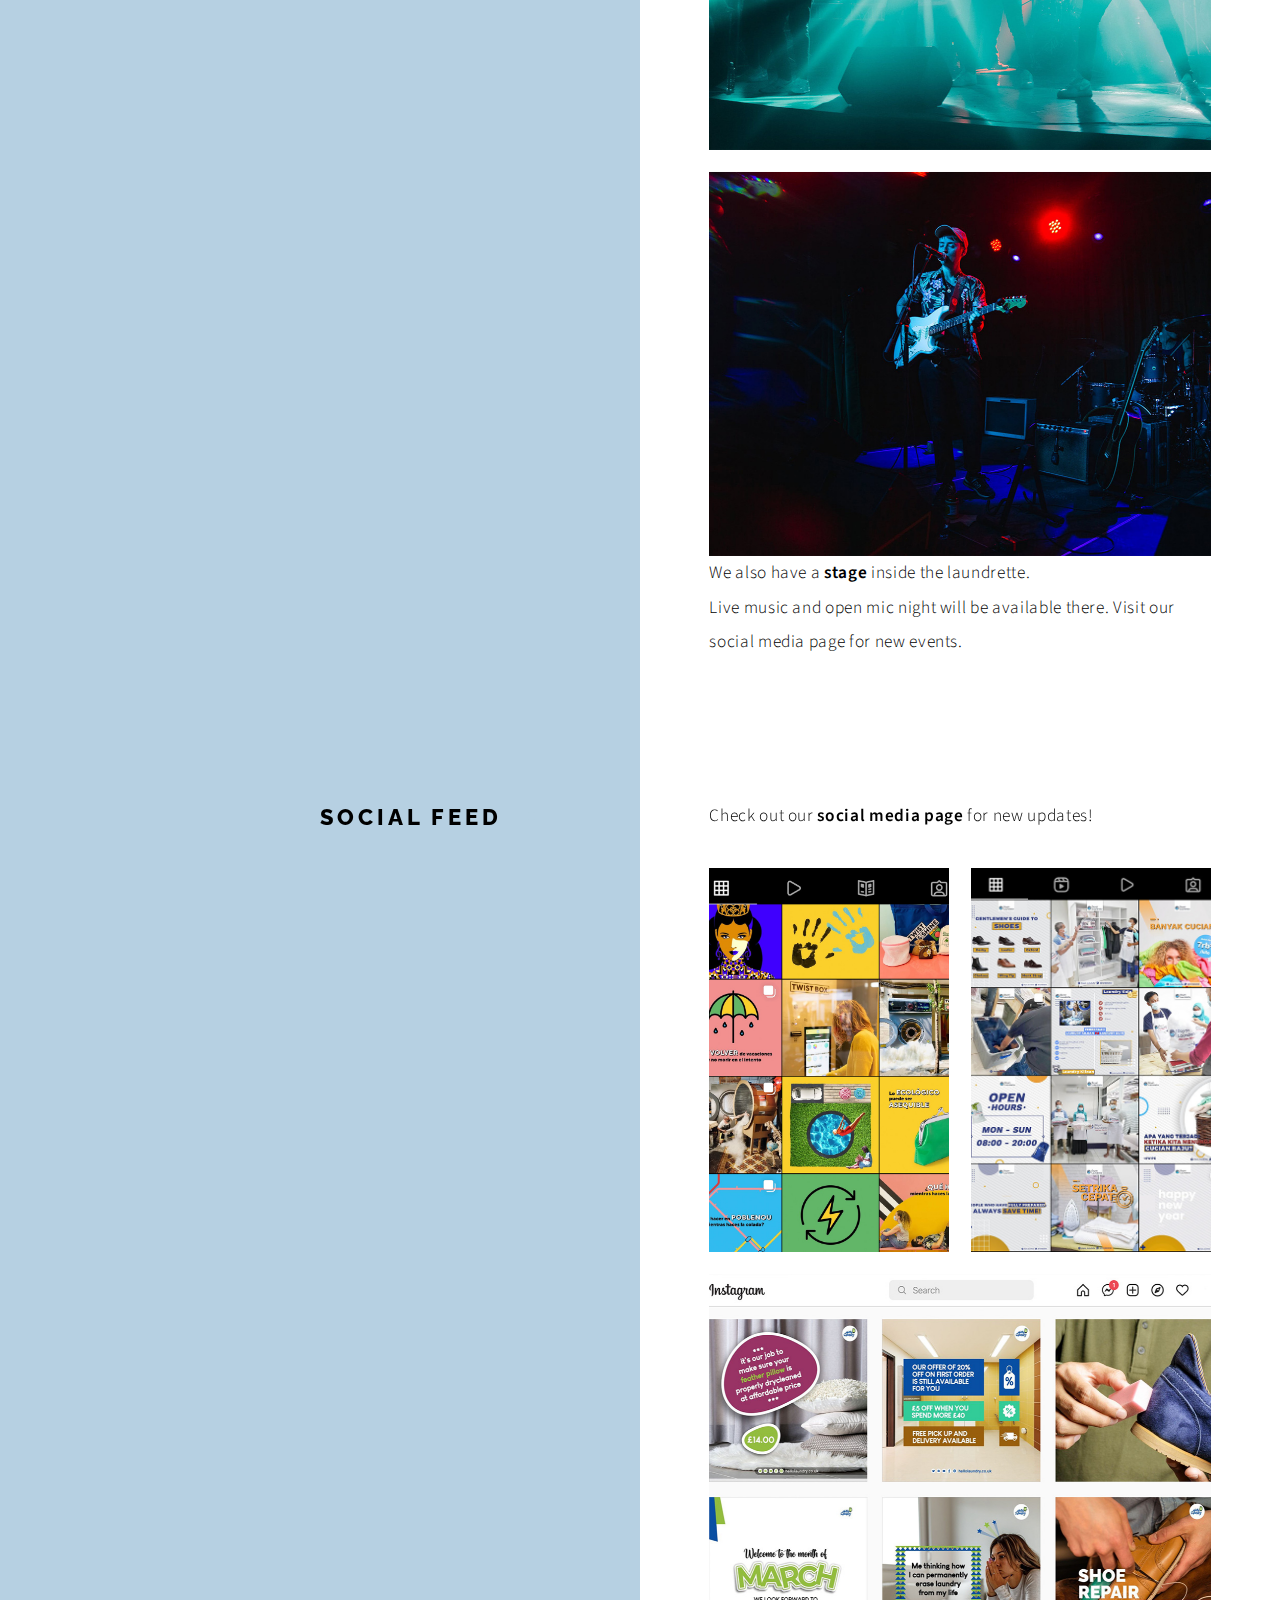
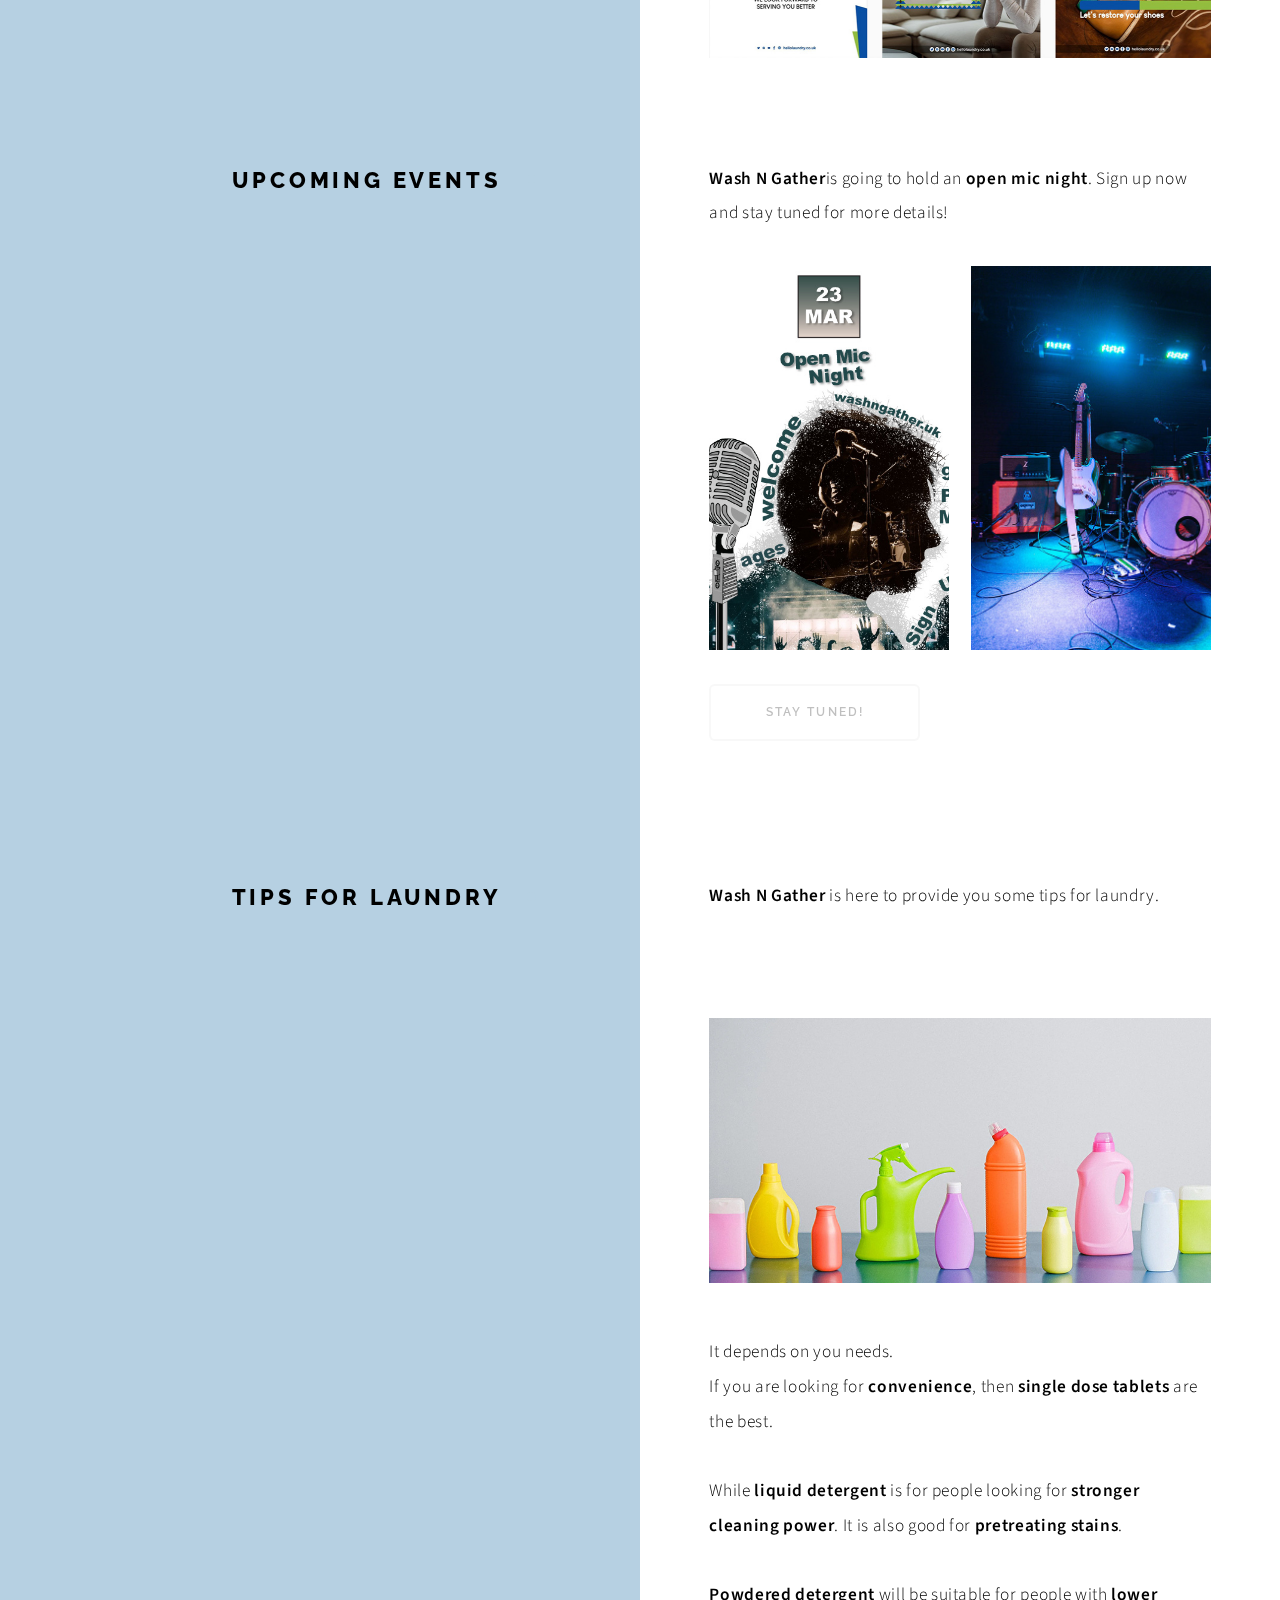
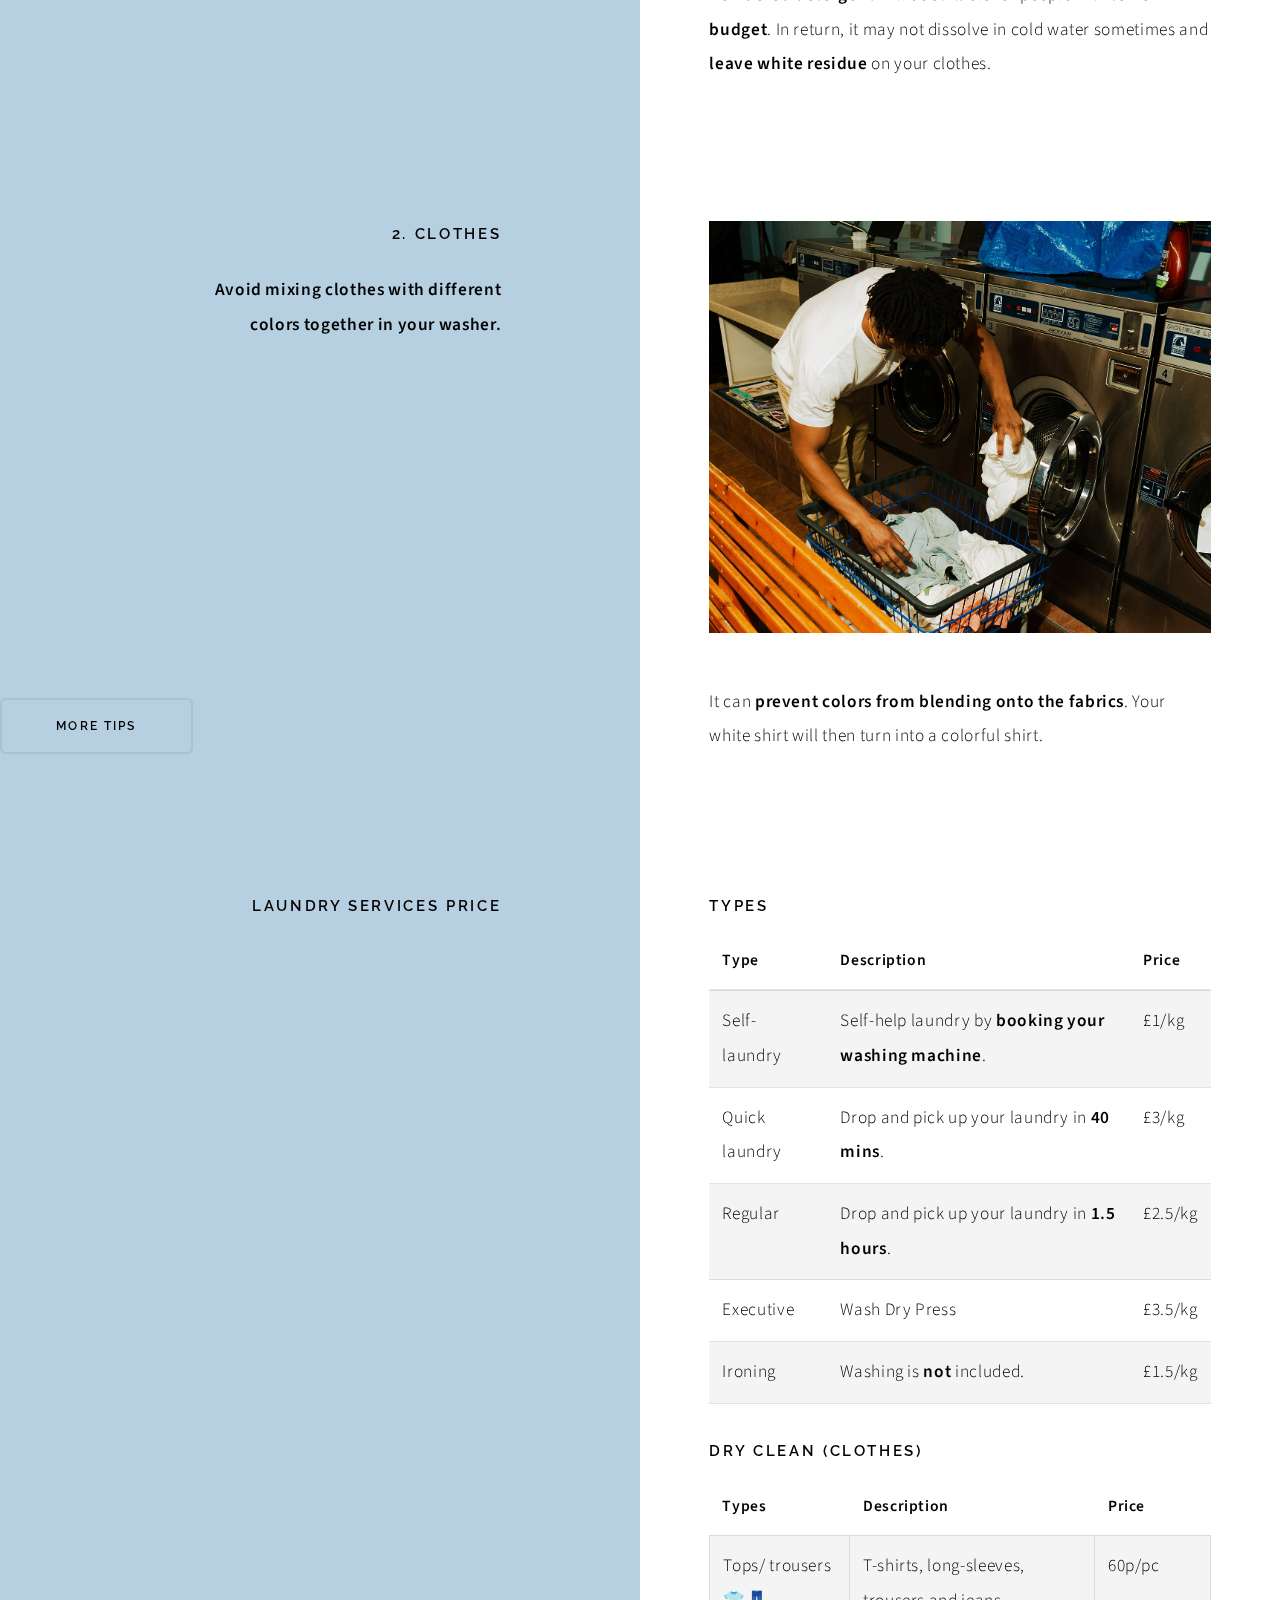
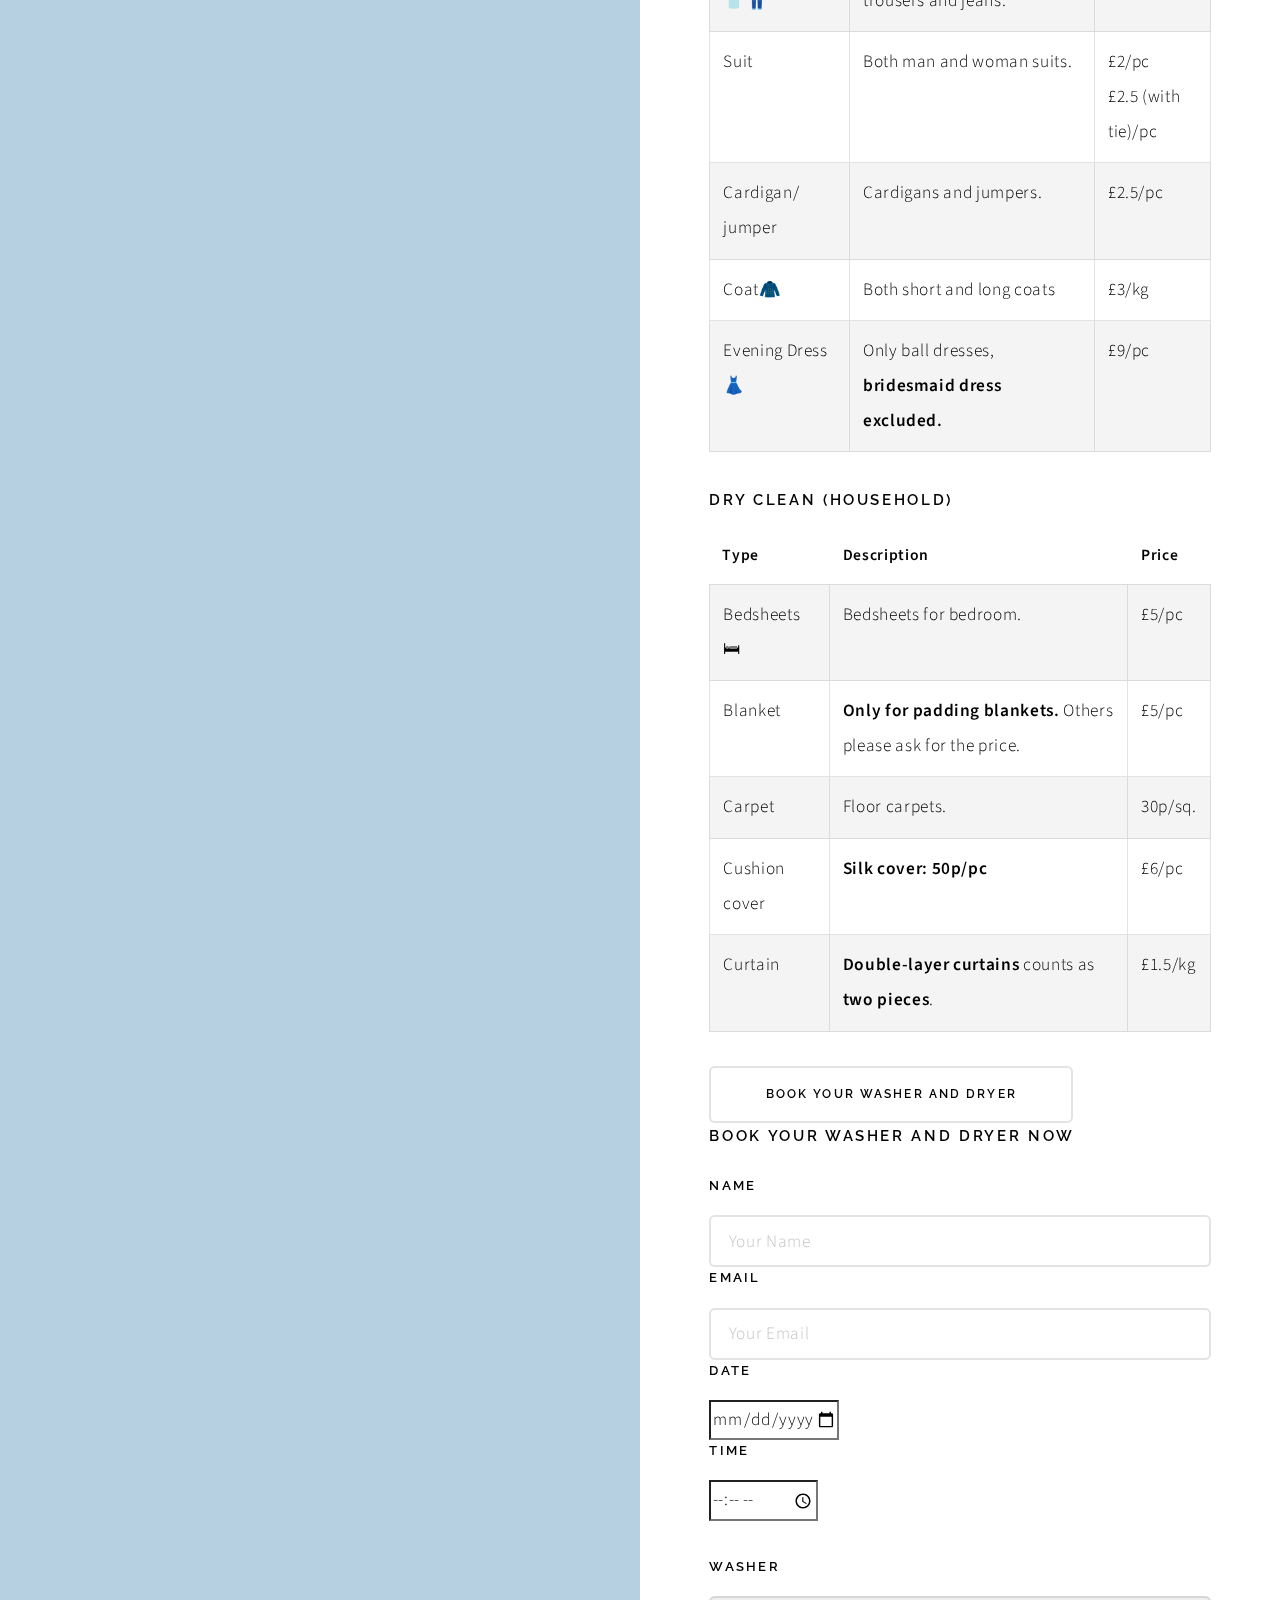
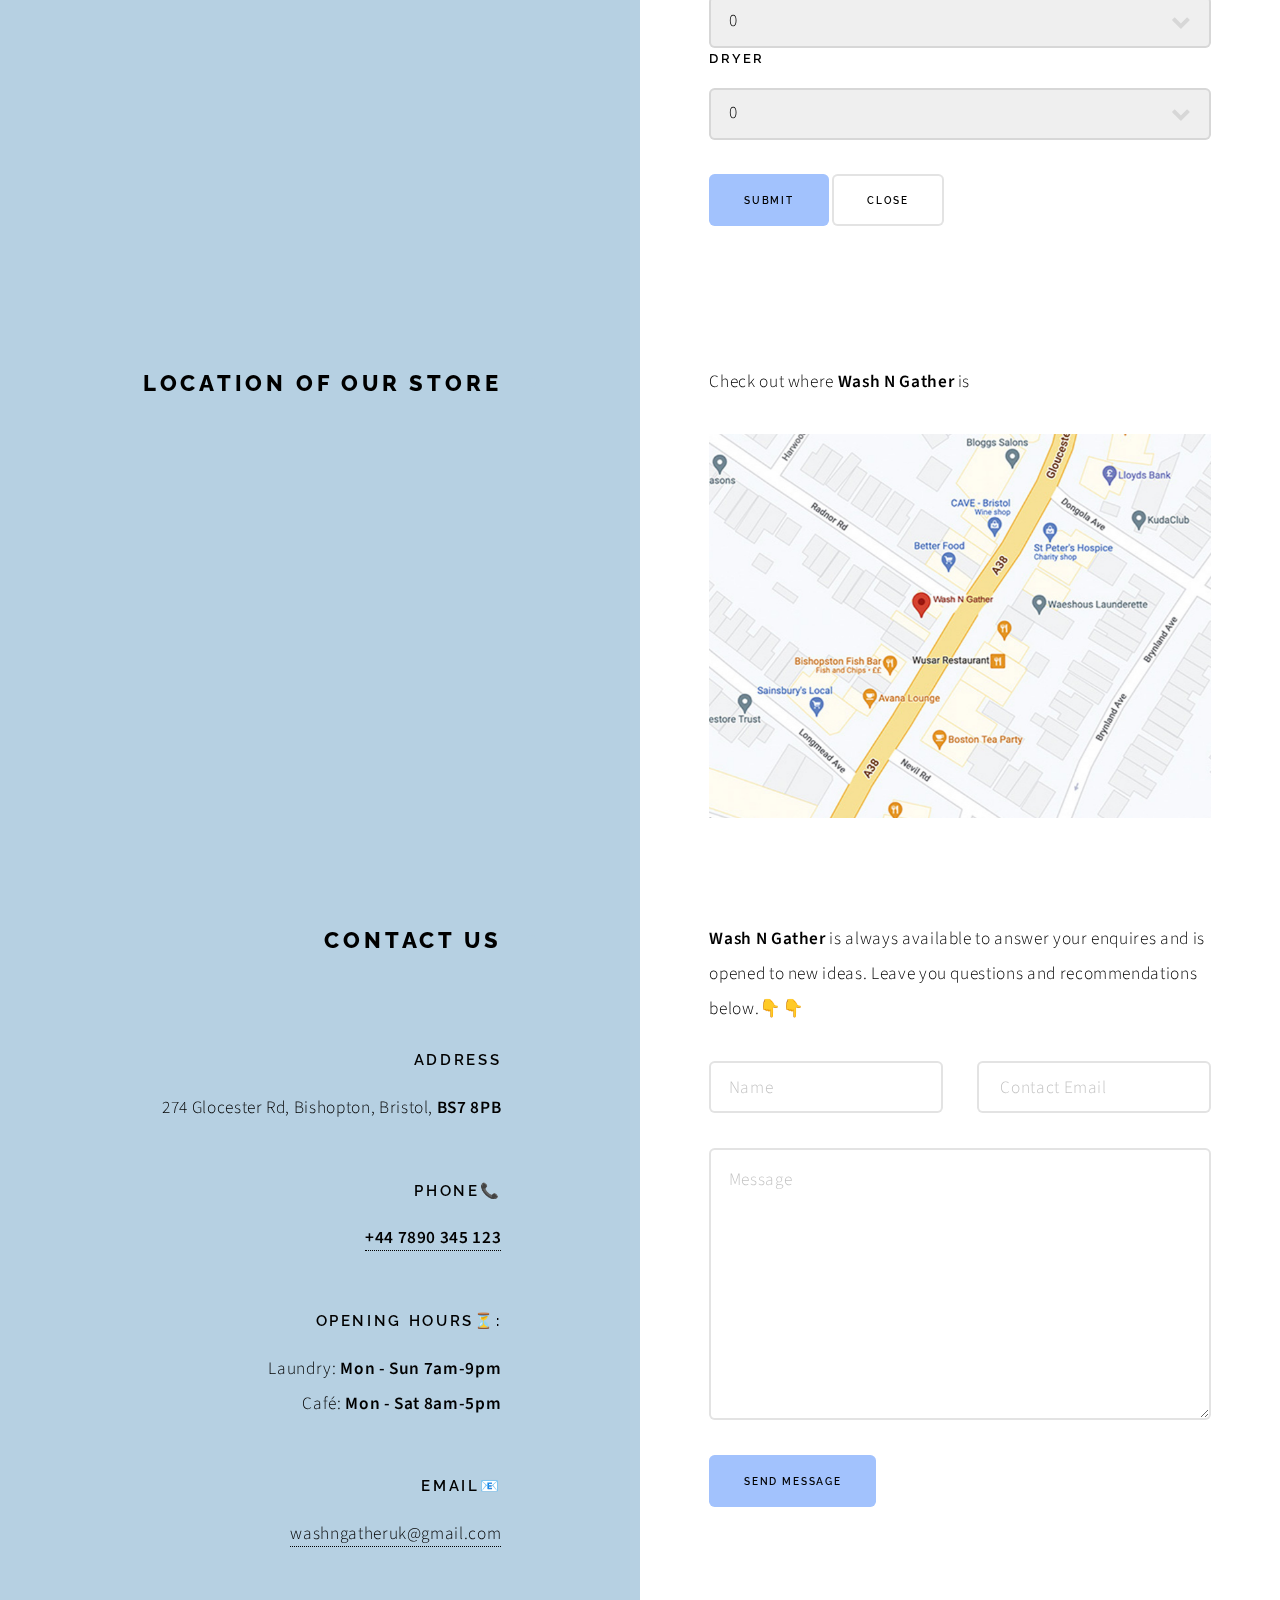
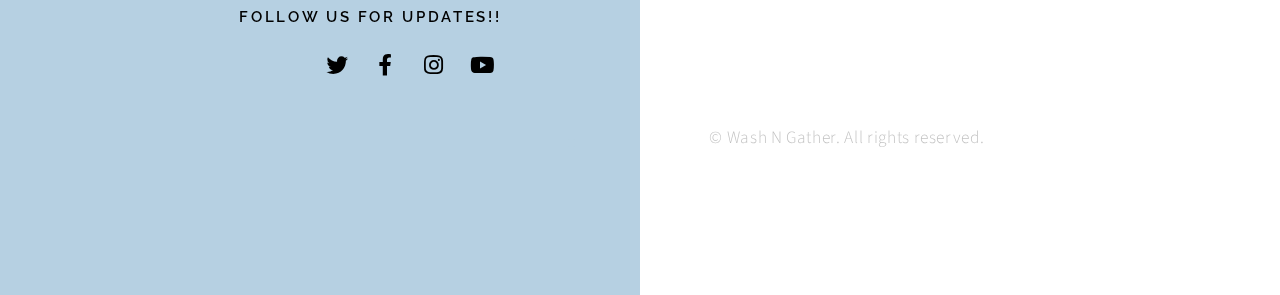
==== commit bca68529: "logo" ====
--- a/index.html
+++ b/index.html
@@ -22,6 +22,7 @@
 					<section class="intro">
 						<header>
 							<h1>Wash N Gather</h1>
+							<span class="image main" data-position="center"><img src="images/" alt="" /></span>
 							<p>A laundrette for you and me.</p>
 							<a href="index.html#laundry-services-price" class="button large">Book now</a>
 							
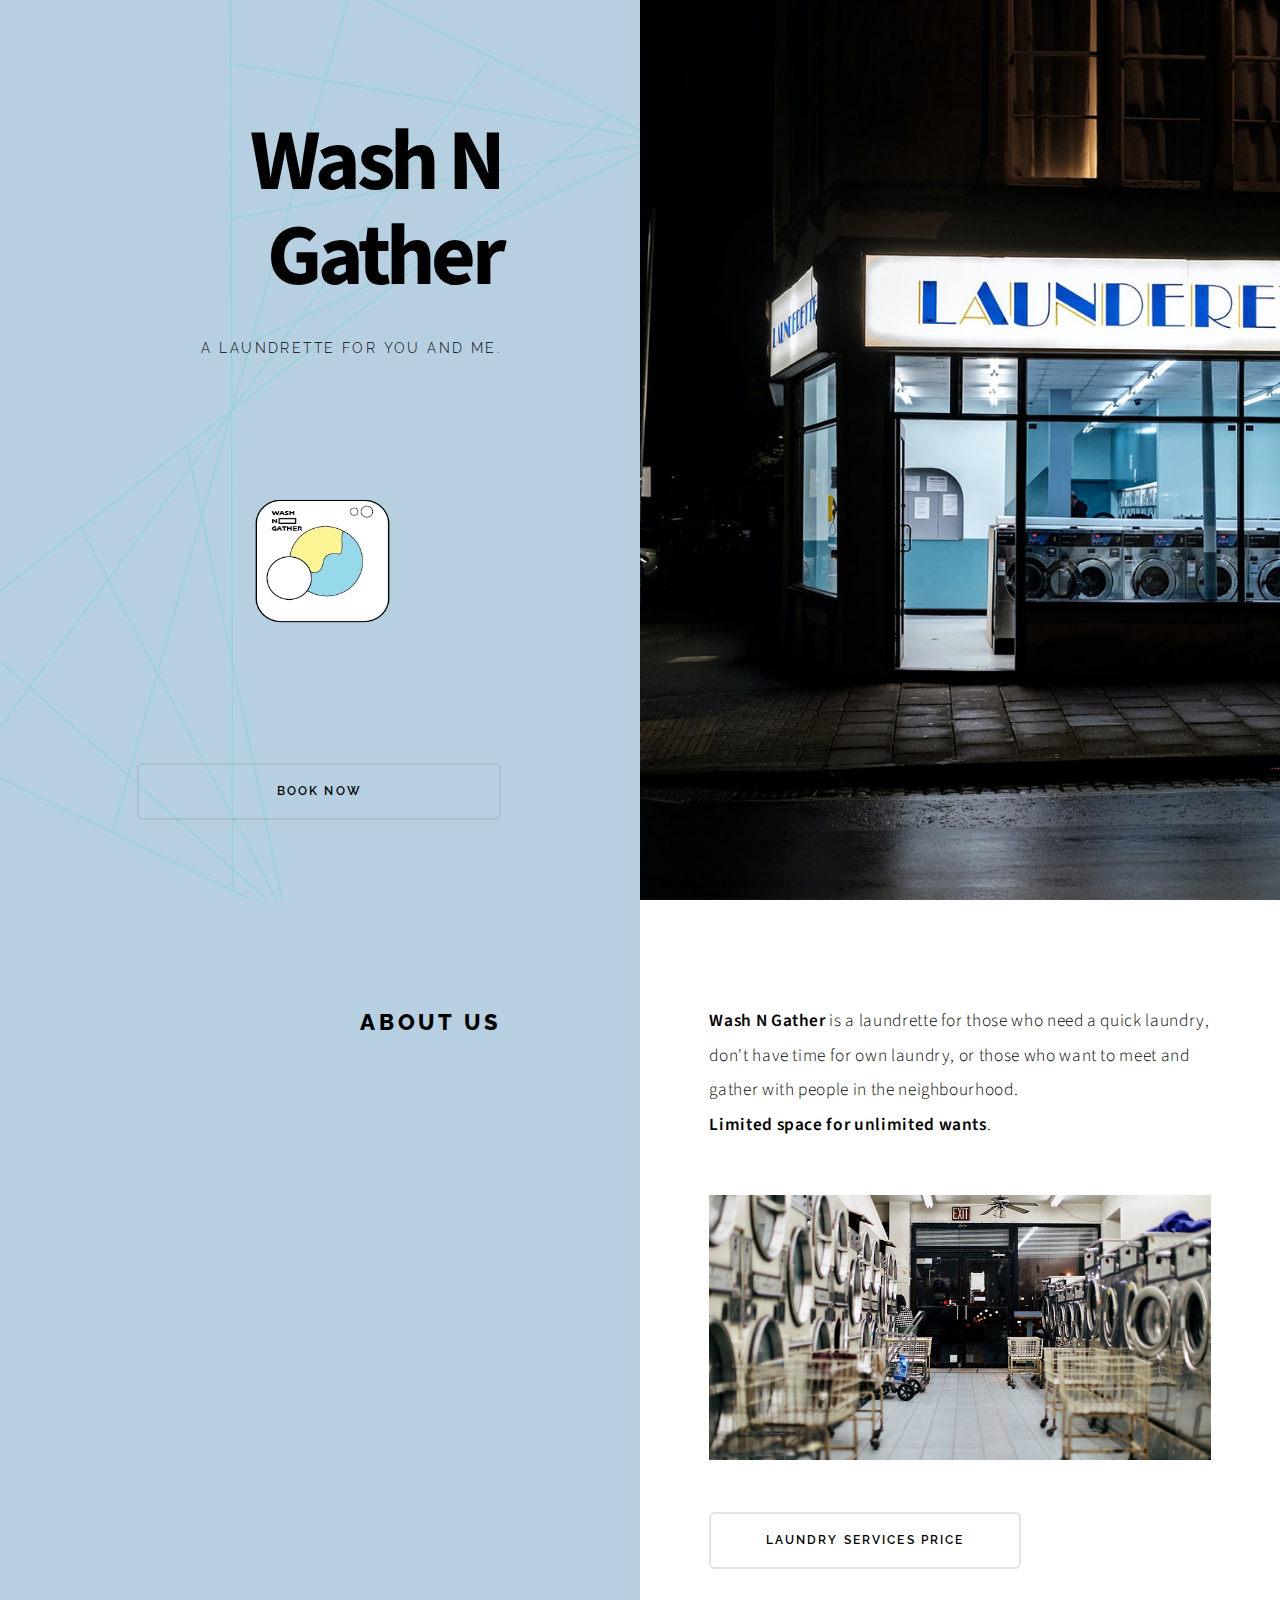
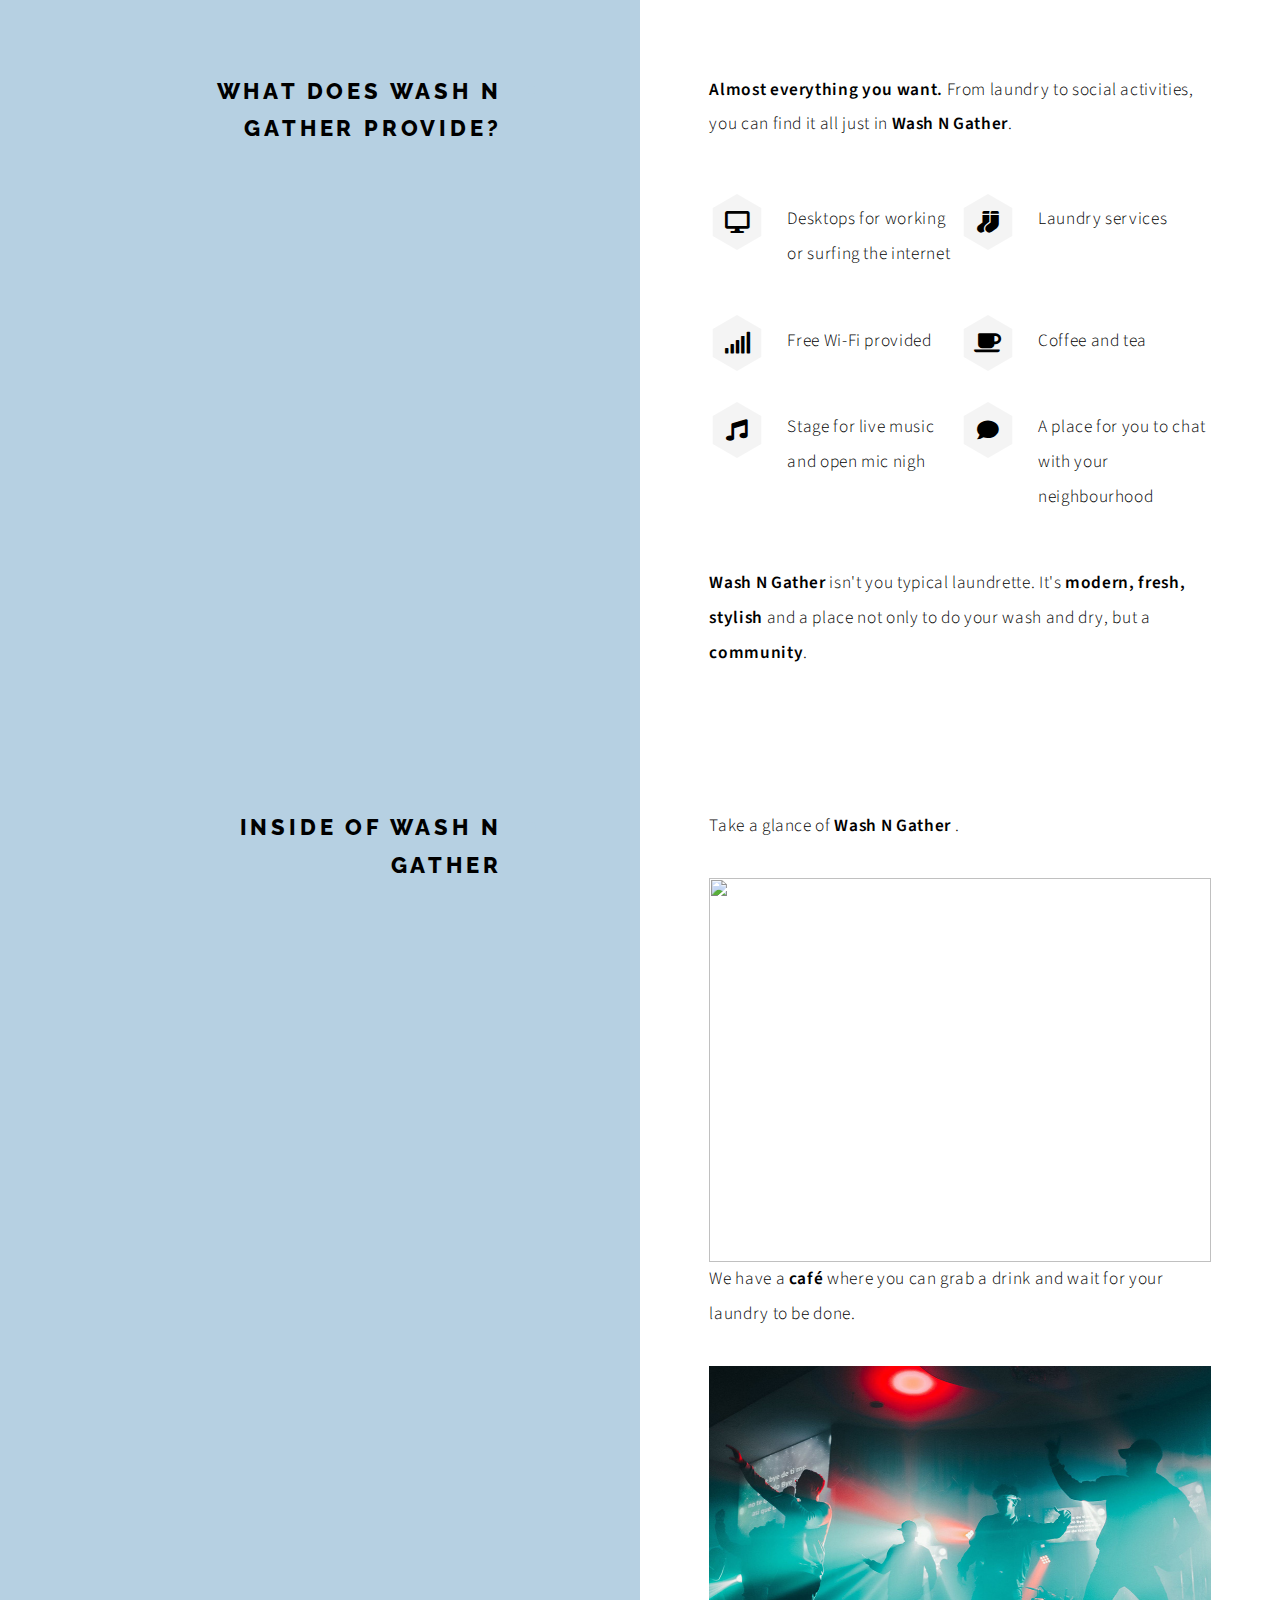
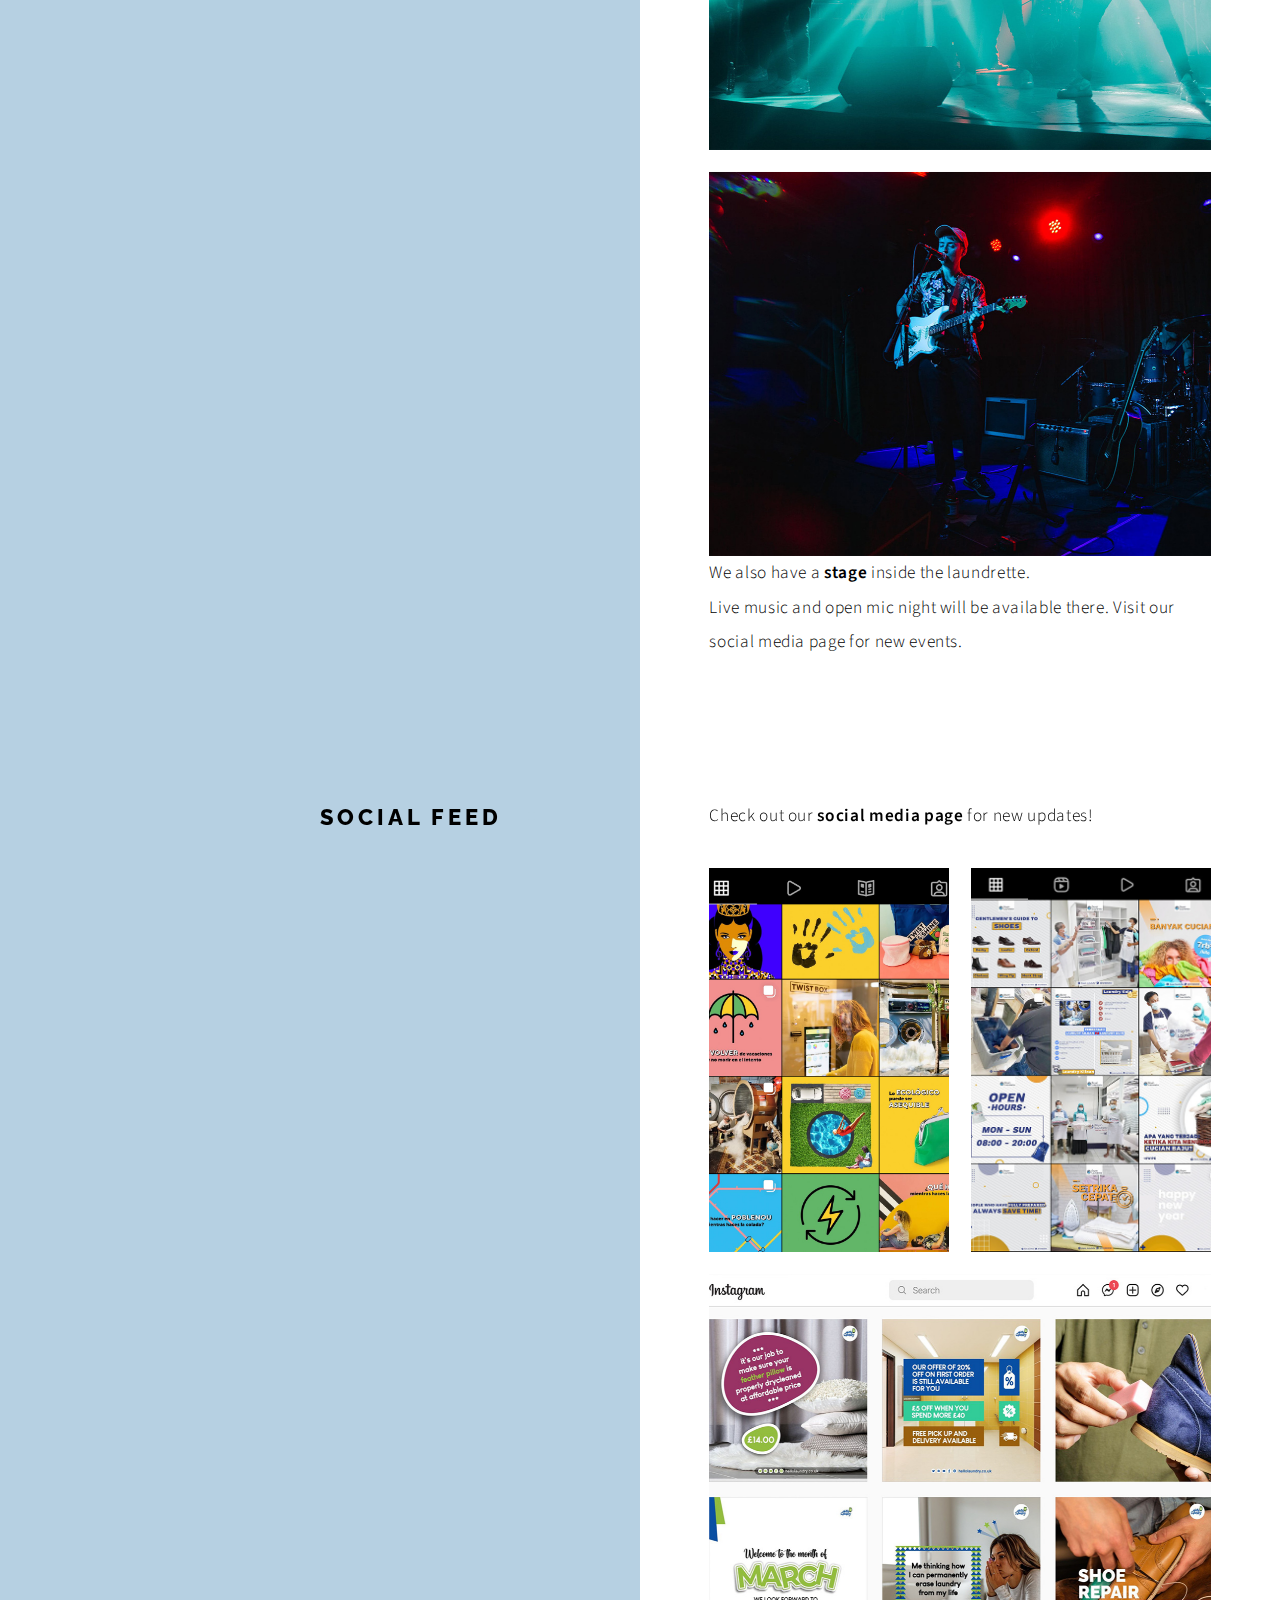
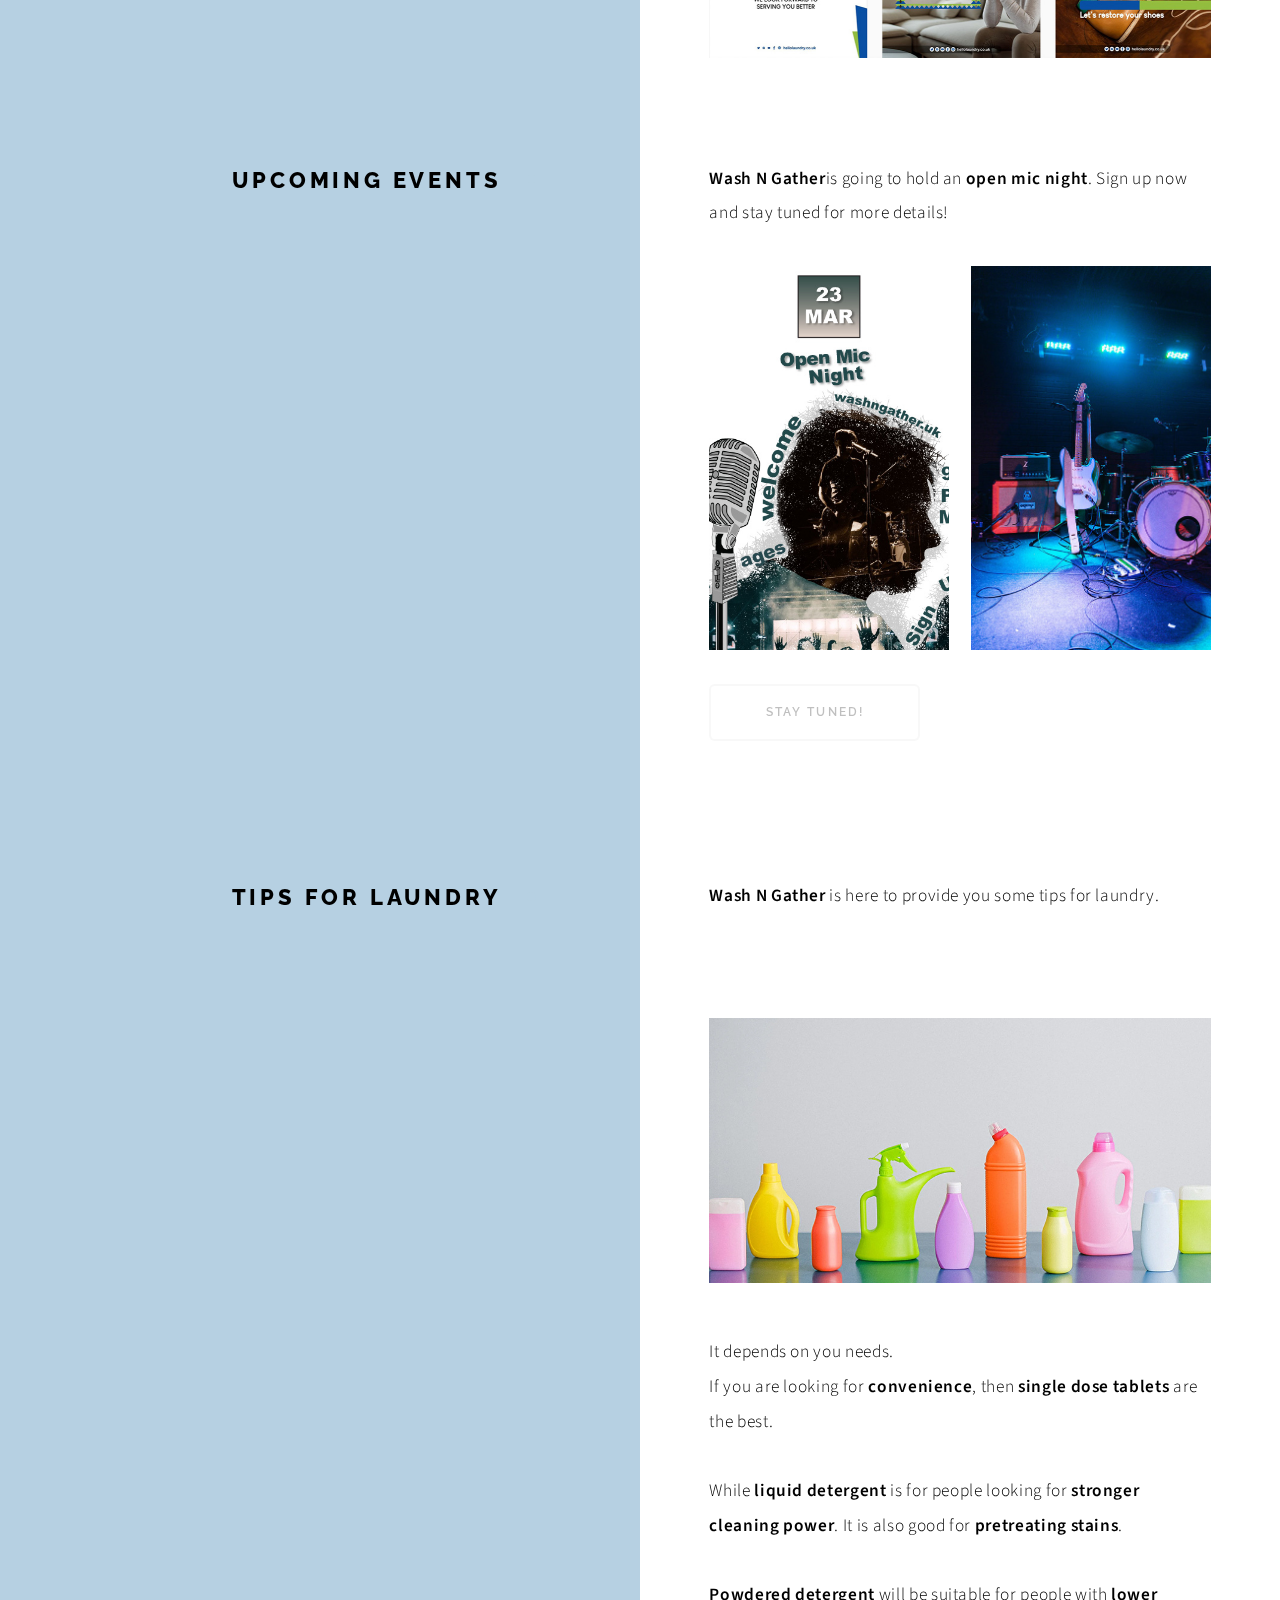
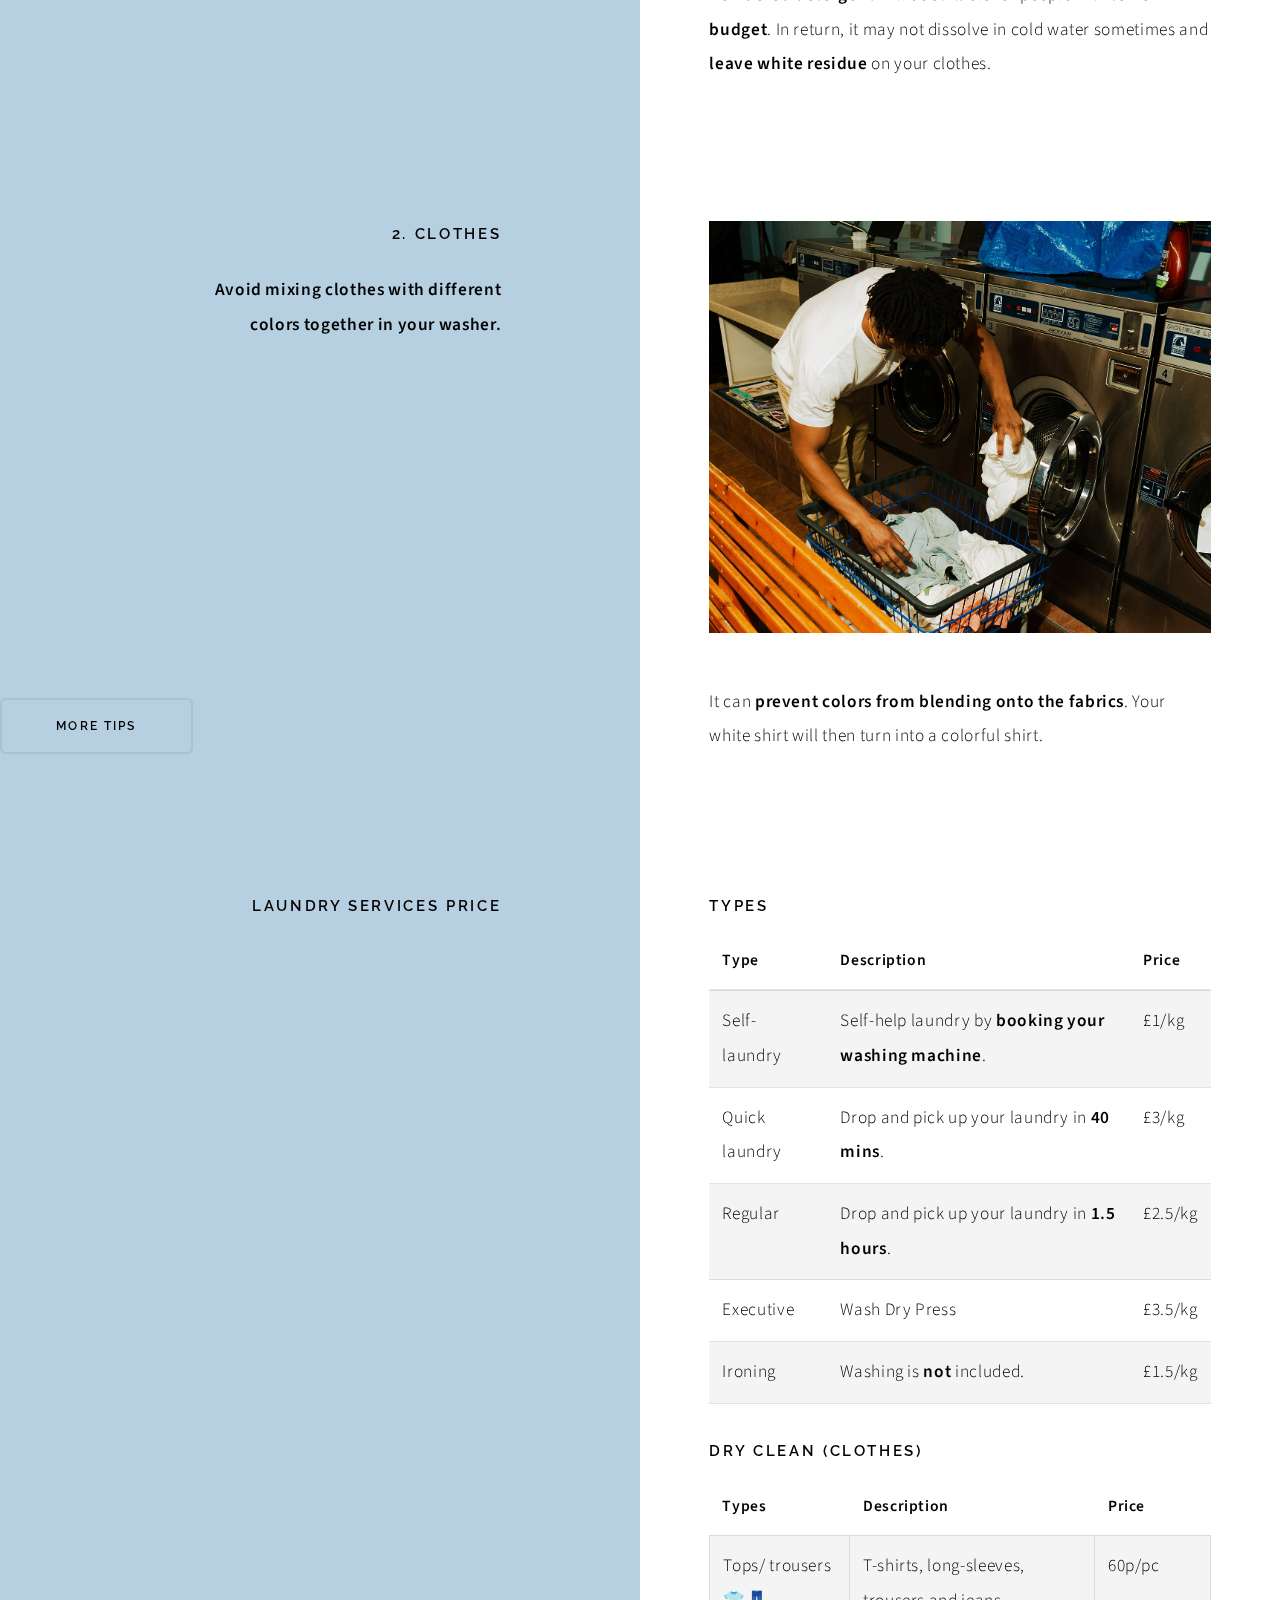
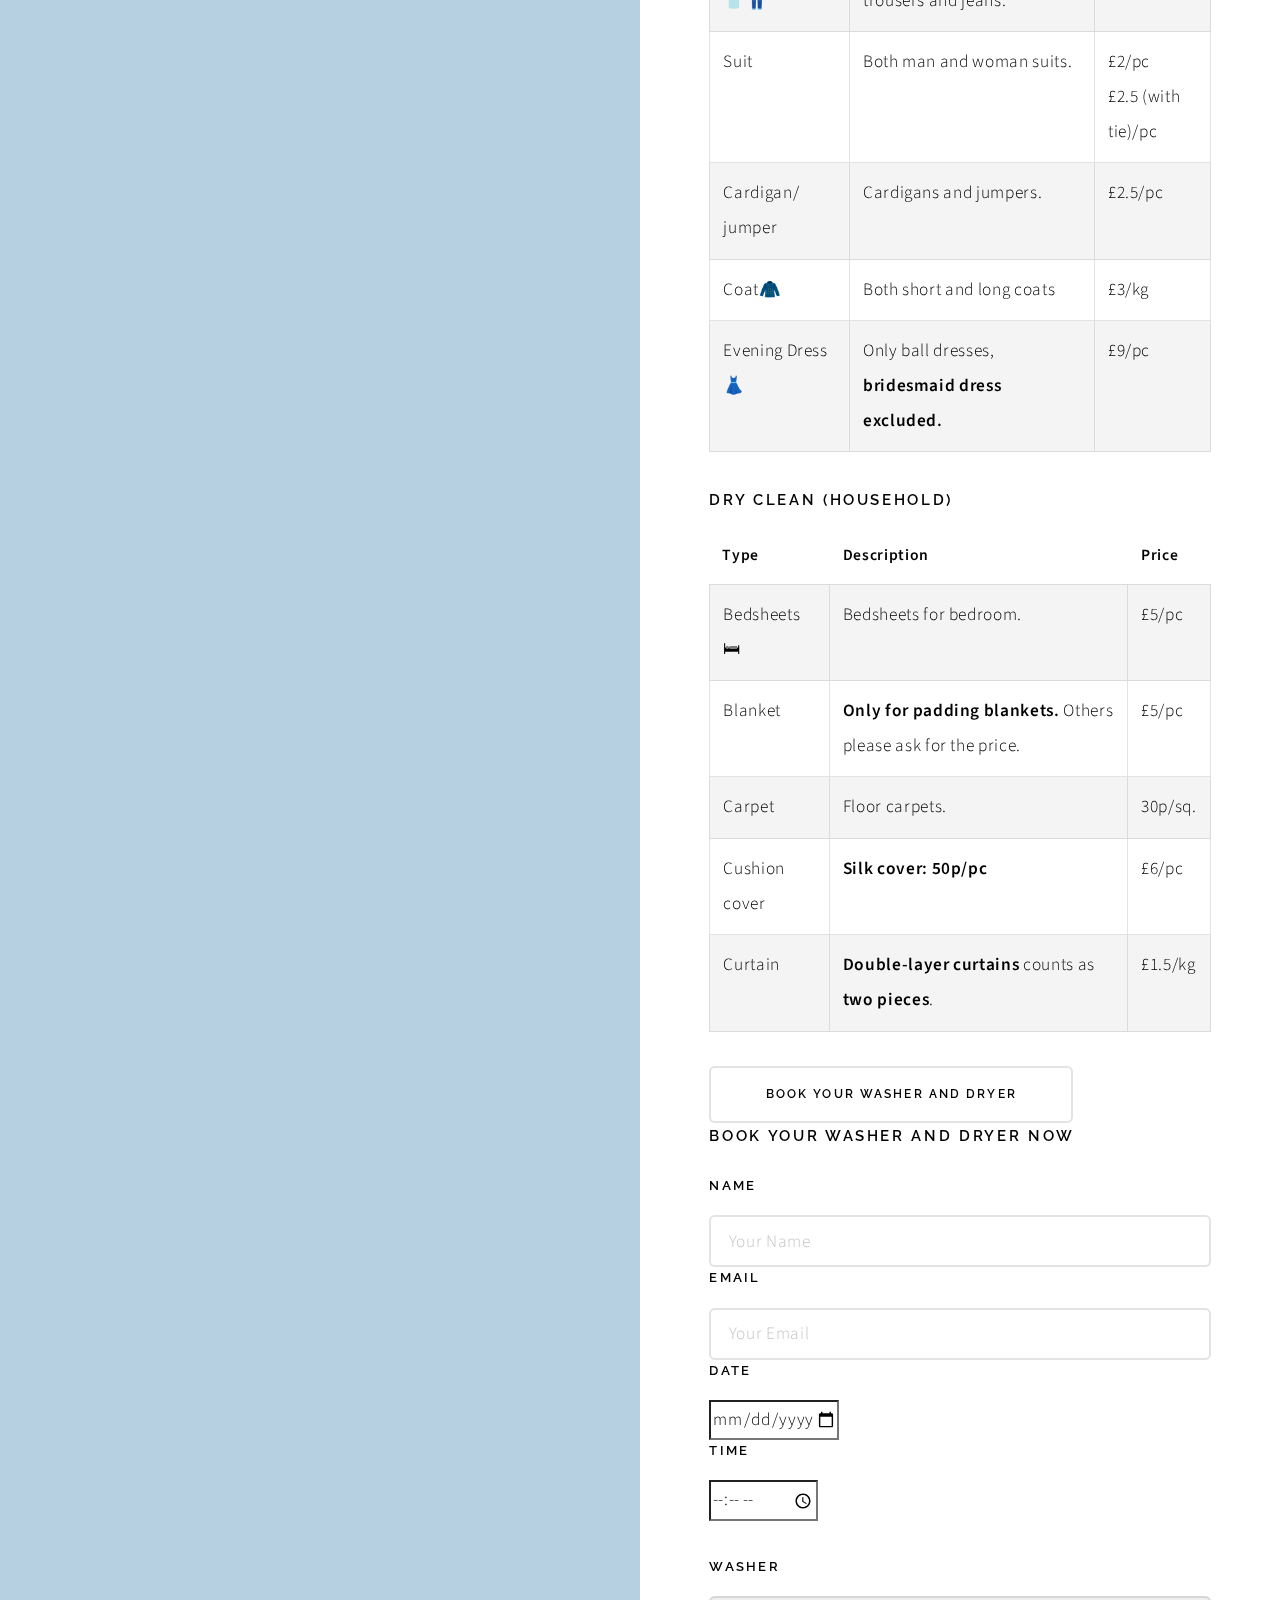
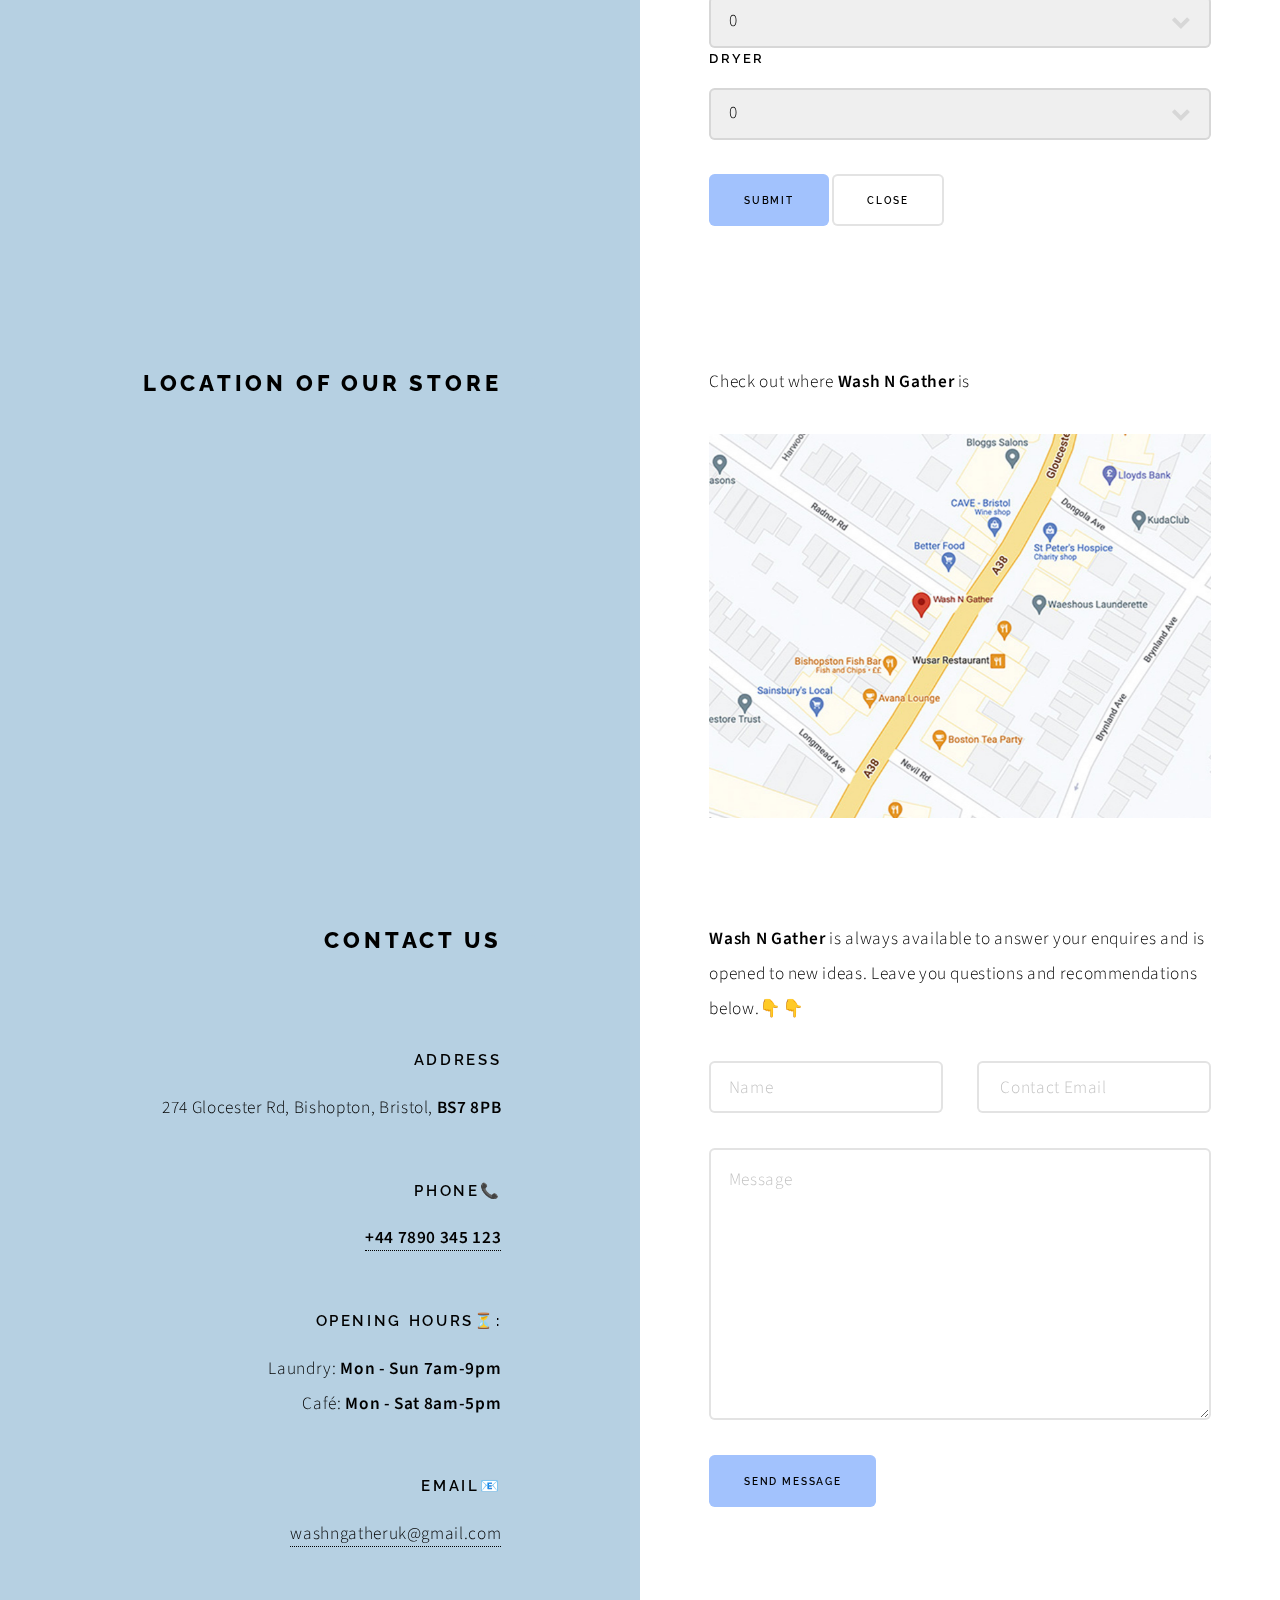
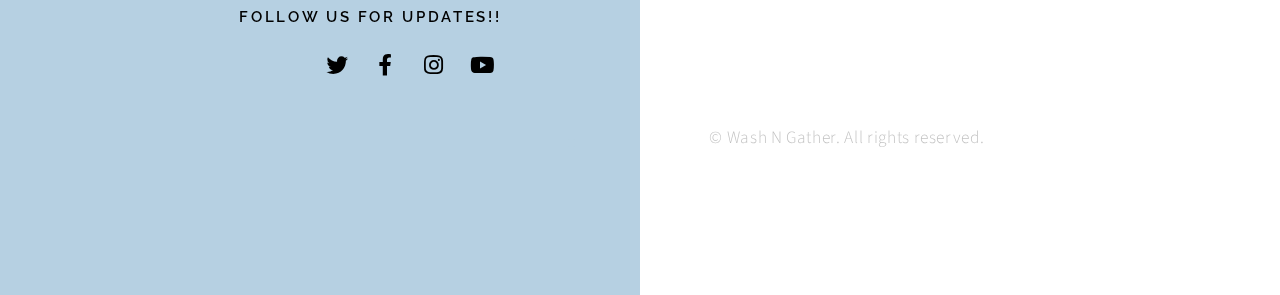
==== commit 9b240a2b: "done" ====
--- a/index.html
+++ b/index.html
@@ -22,8 +22,9 @@
 					<section class="intro">
 						<header>
 							<h1>Wash N Gather</h1>
-							<span class="image main" data-position="center"><img src="images/" alt="" /></span>
+							
 							<p>A laundrette for you and me.</p>
+							<img src="images/Artboard 2.png" alt="" width="350" height="350">
 							<a href="index.html#laundry-services-price" class="button large">Book now</a>
 							
 						</header>
